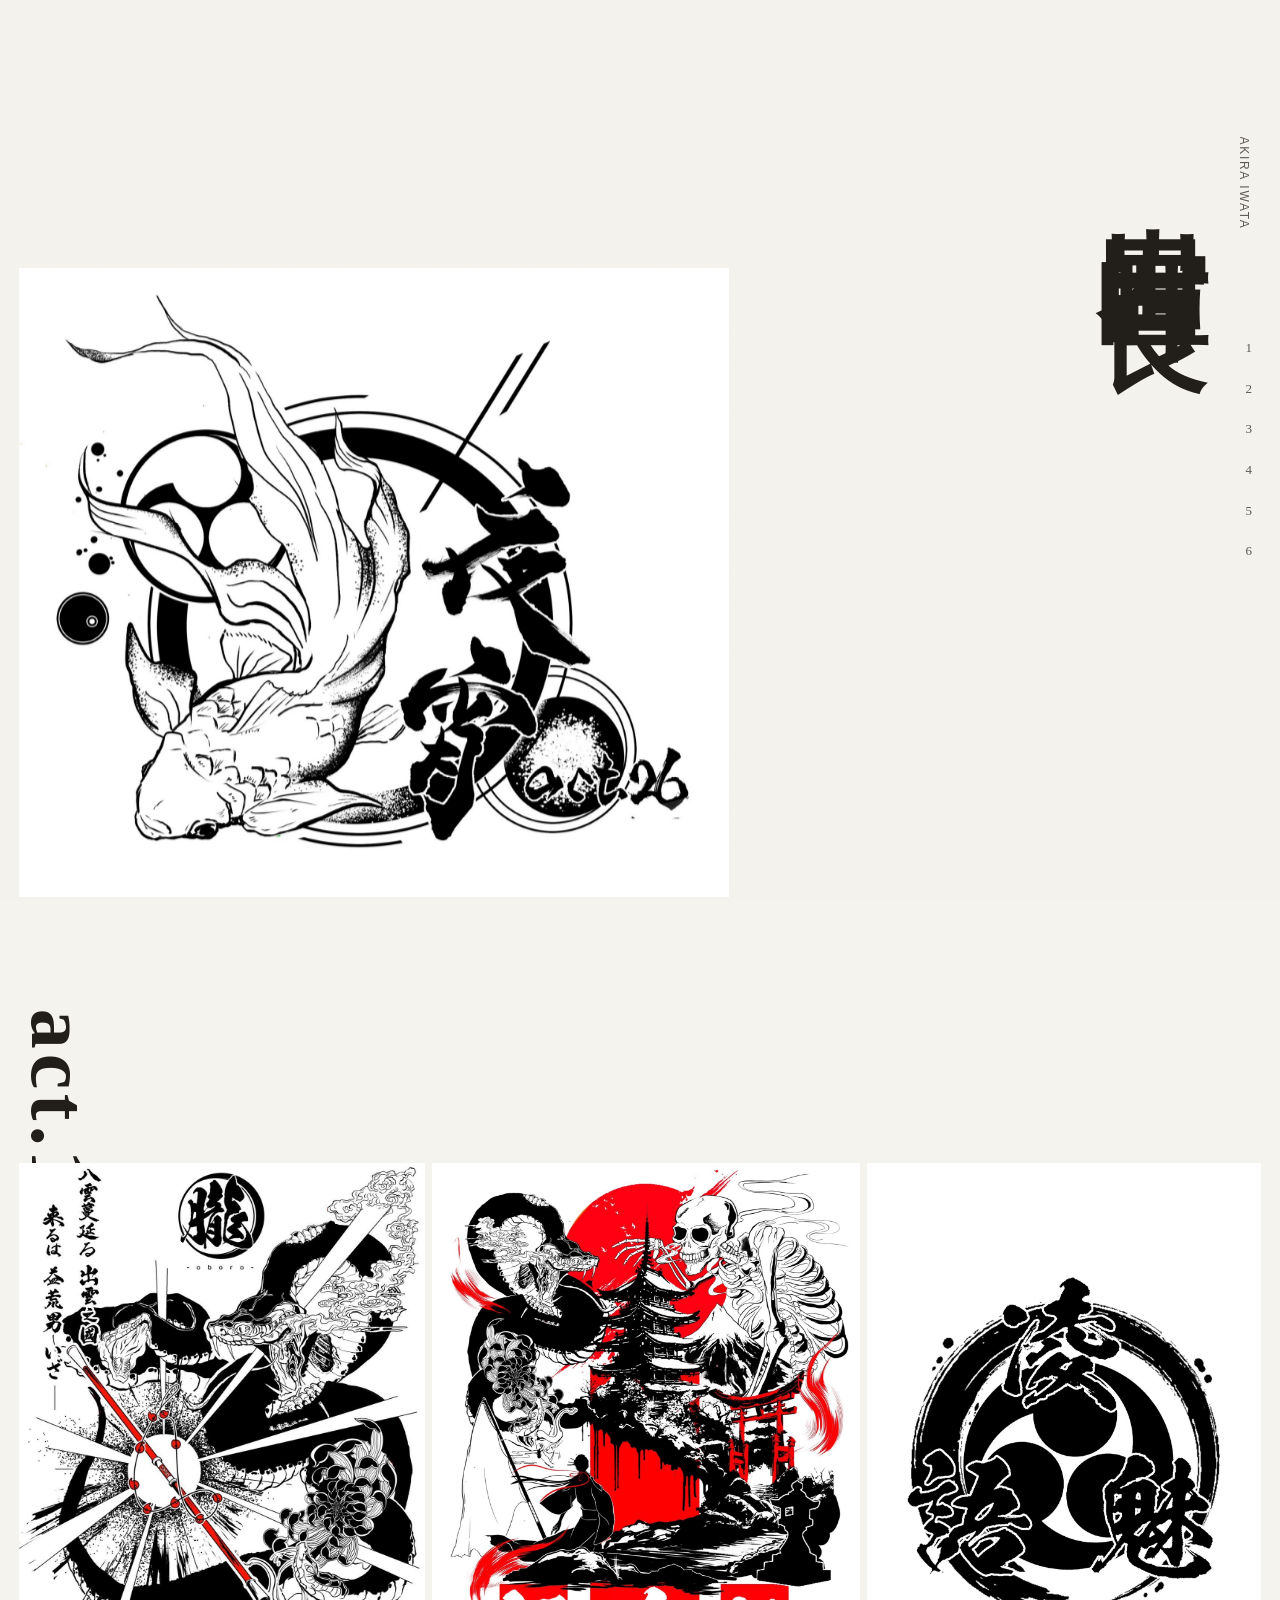
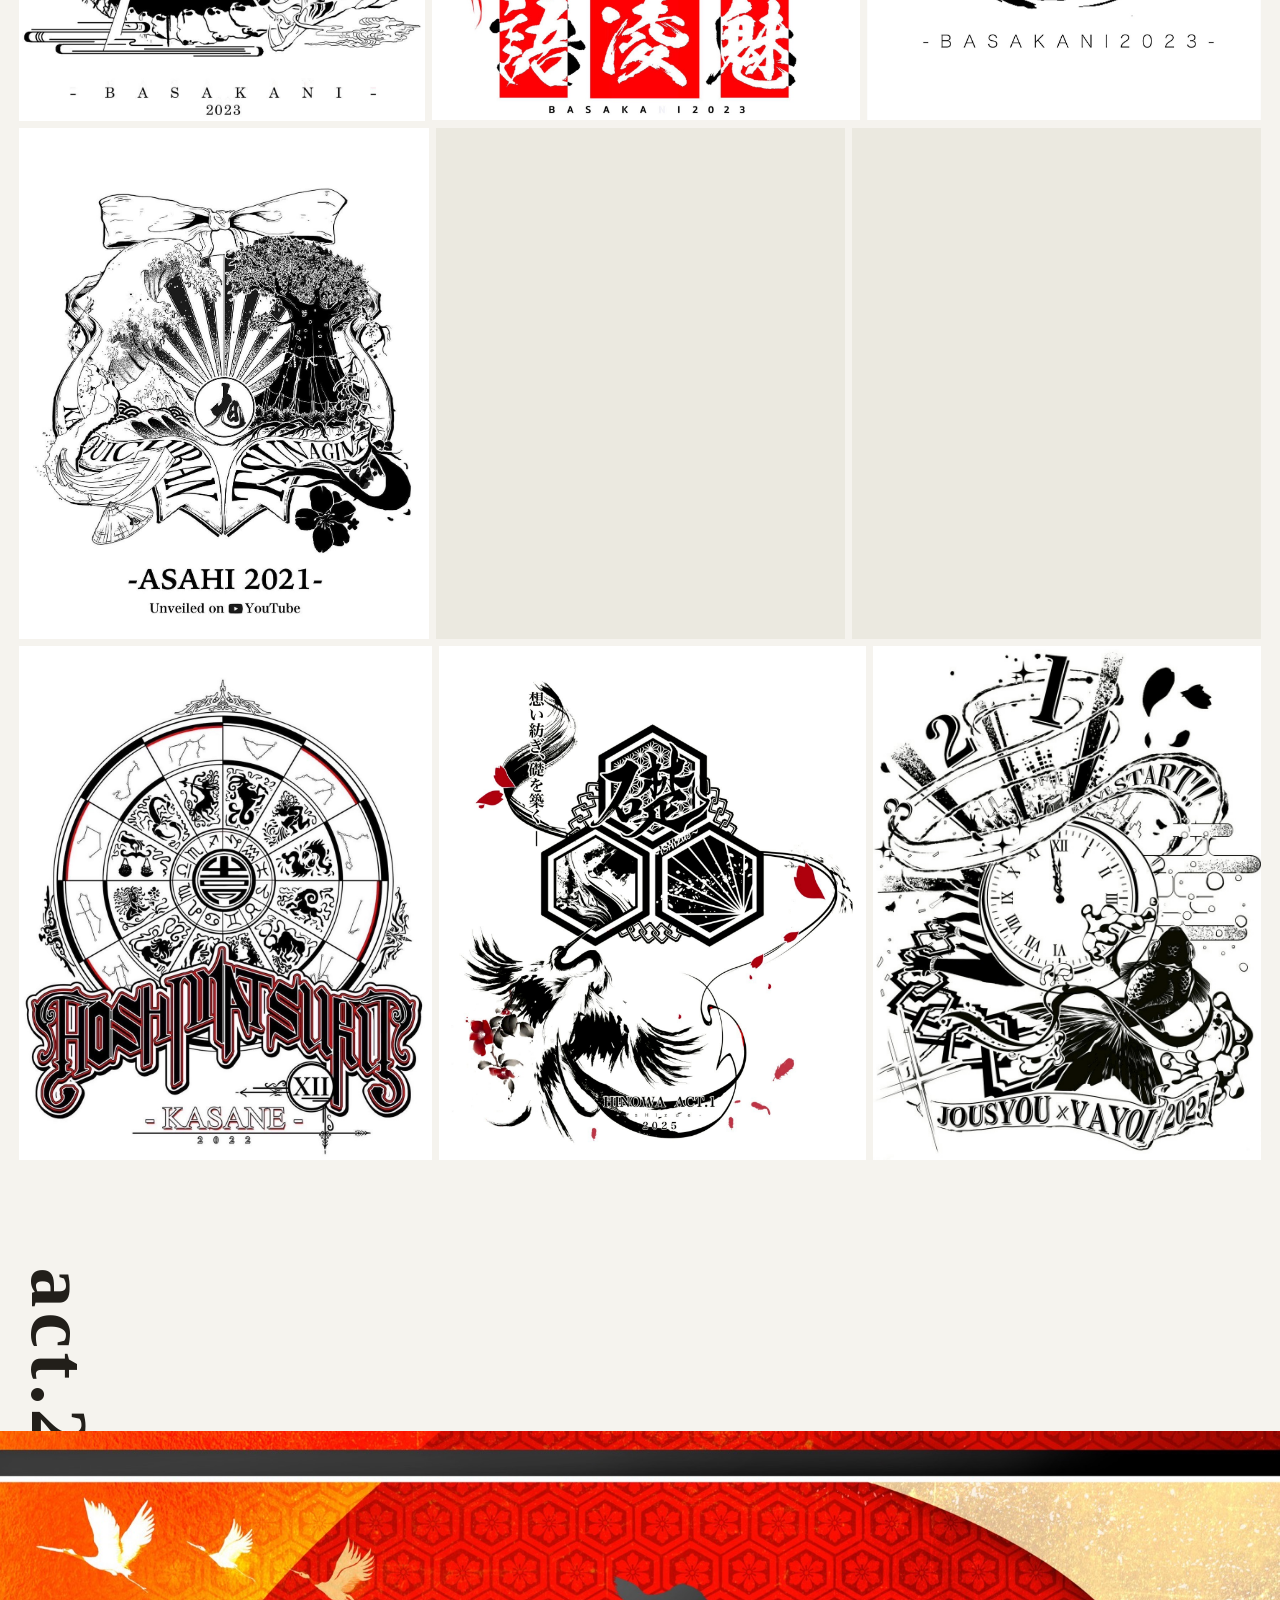
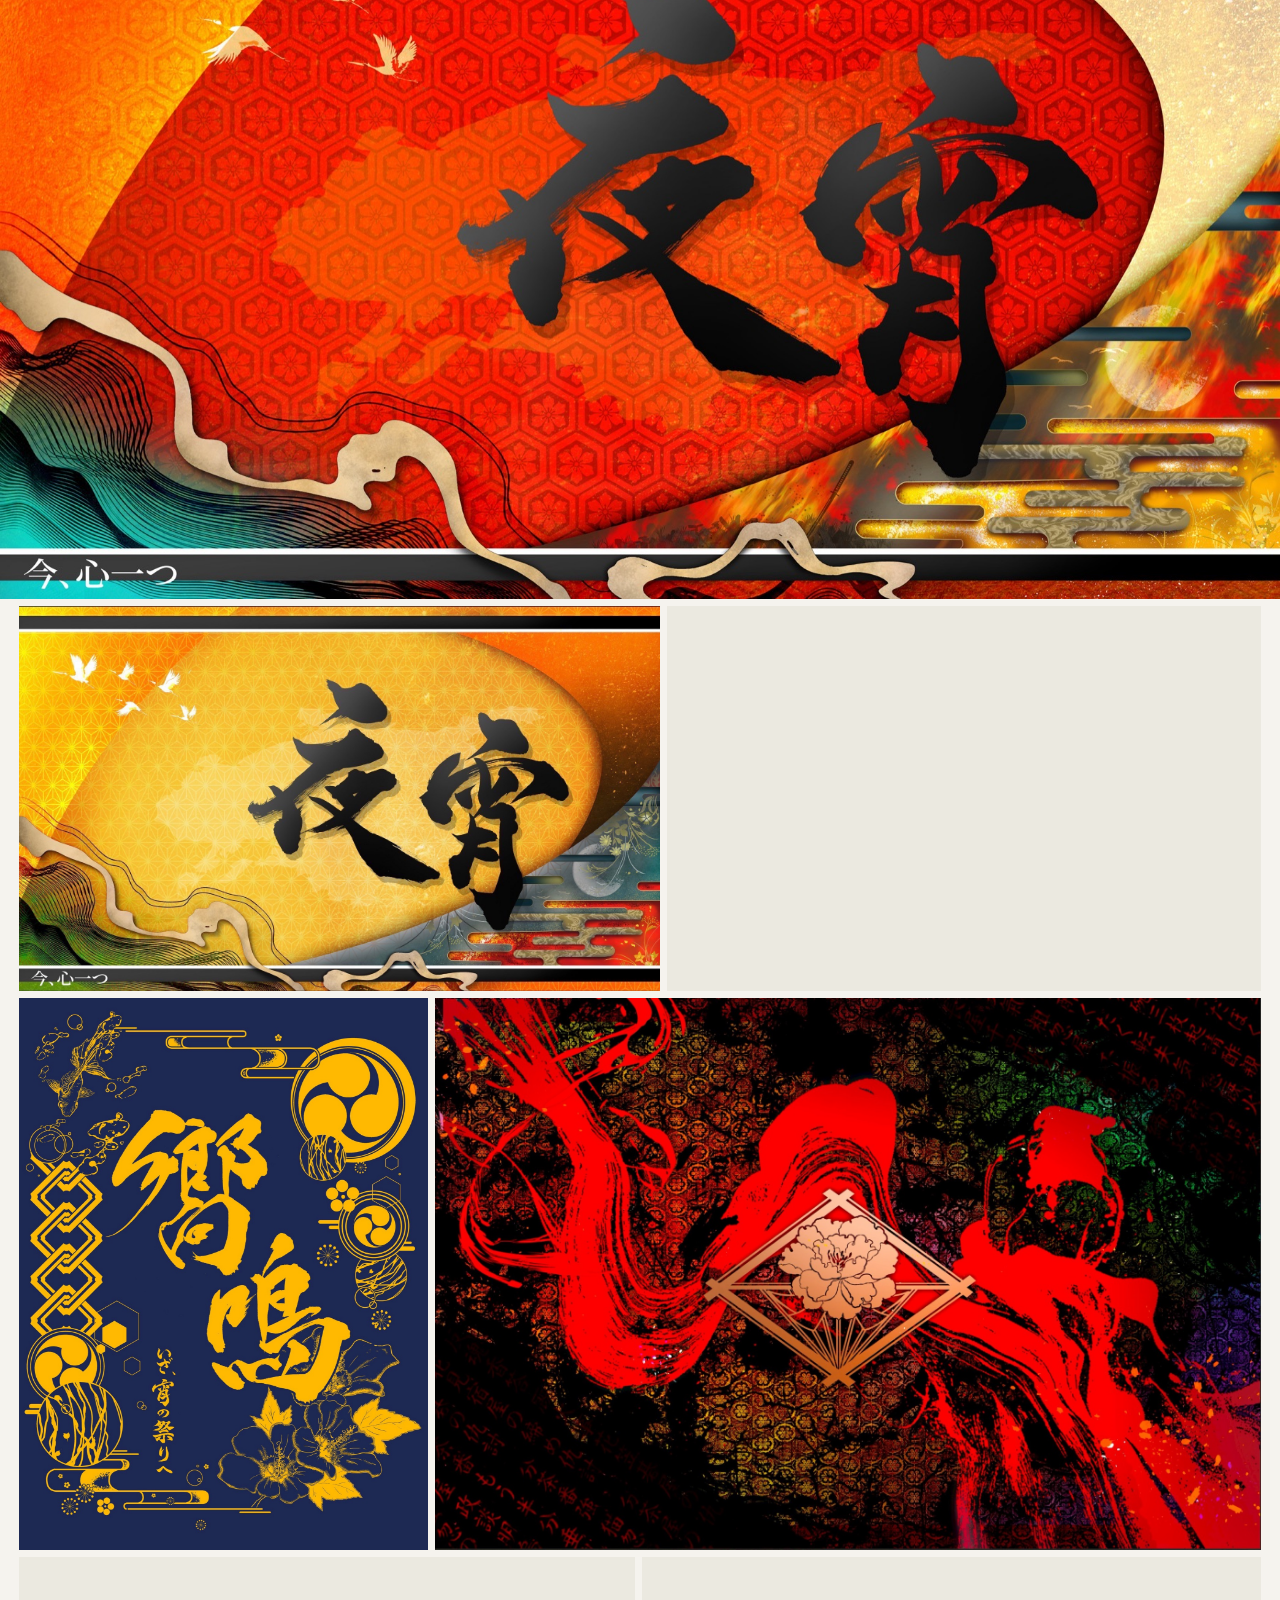
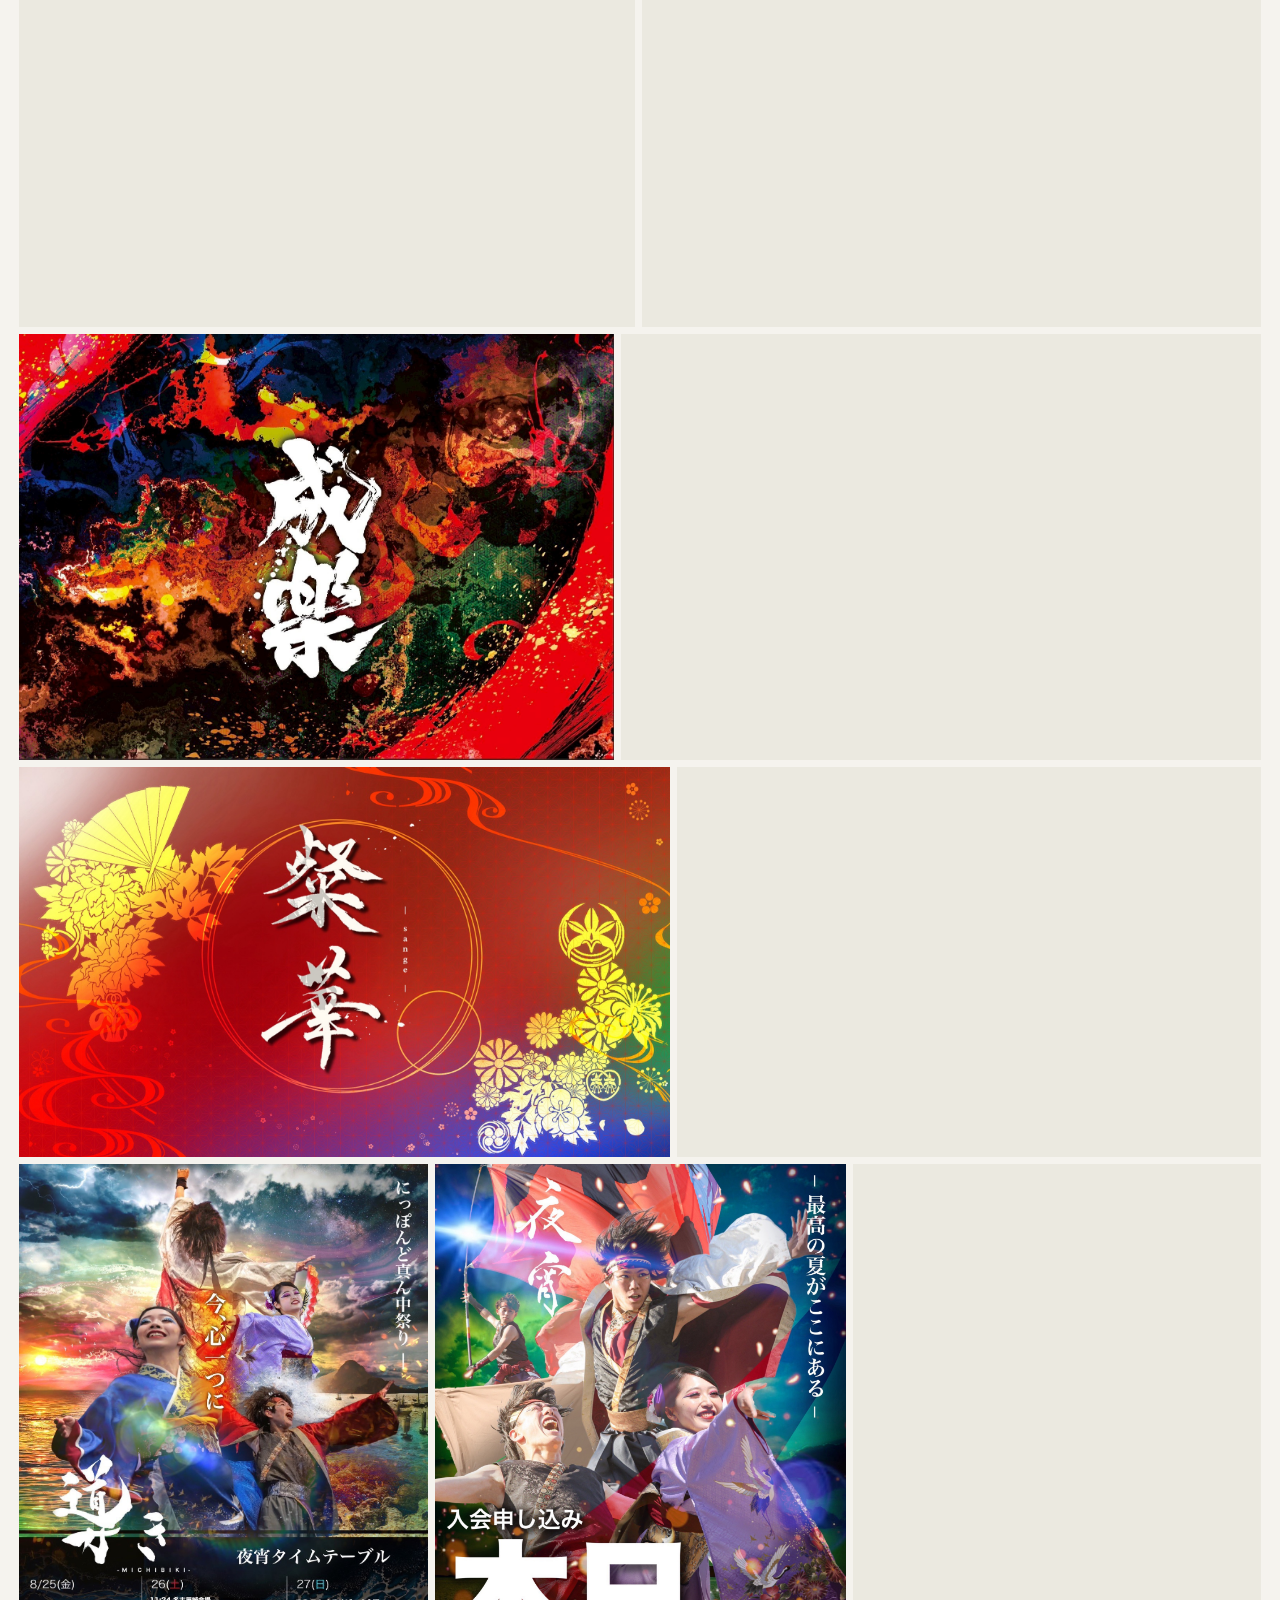
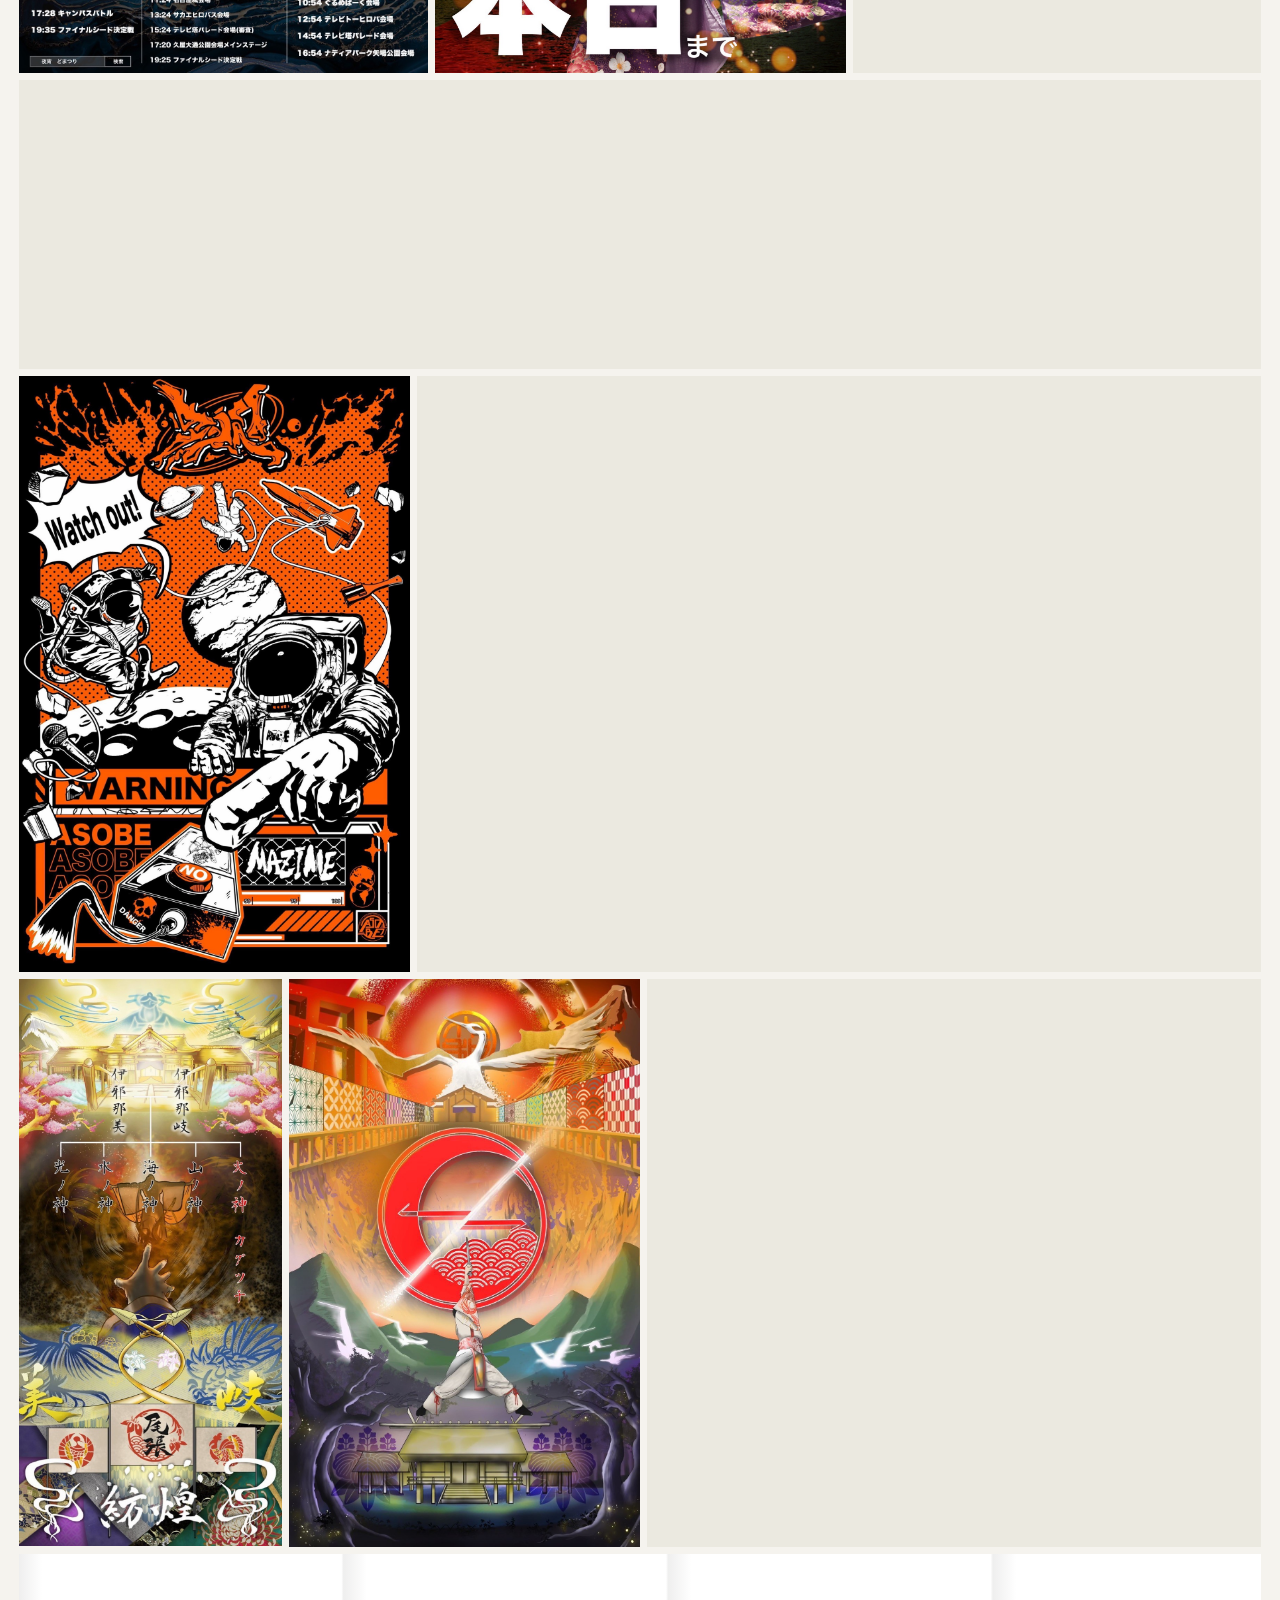
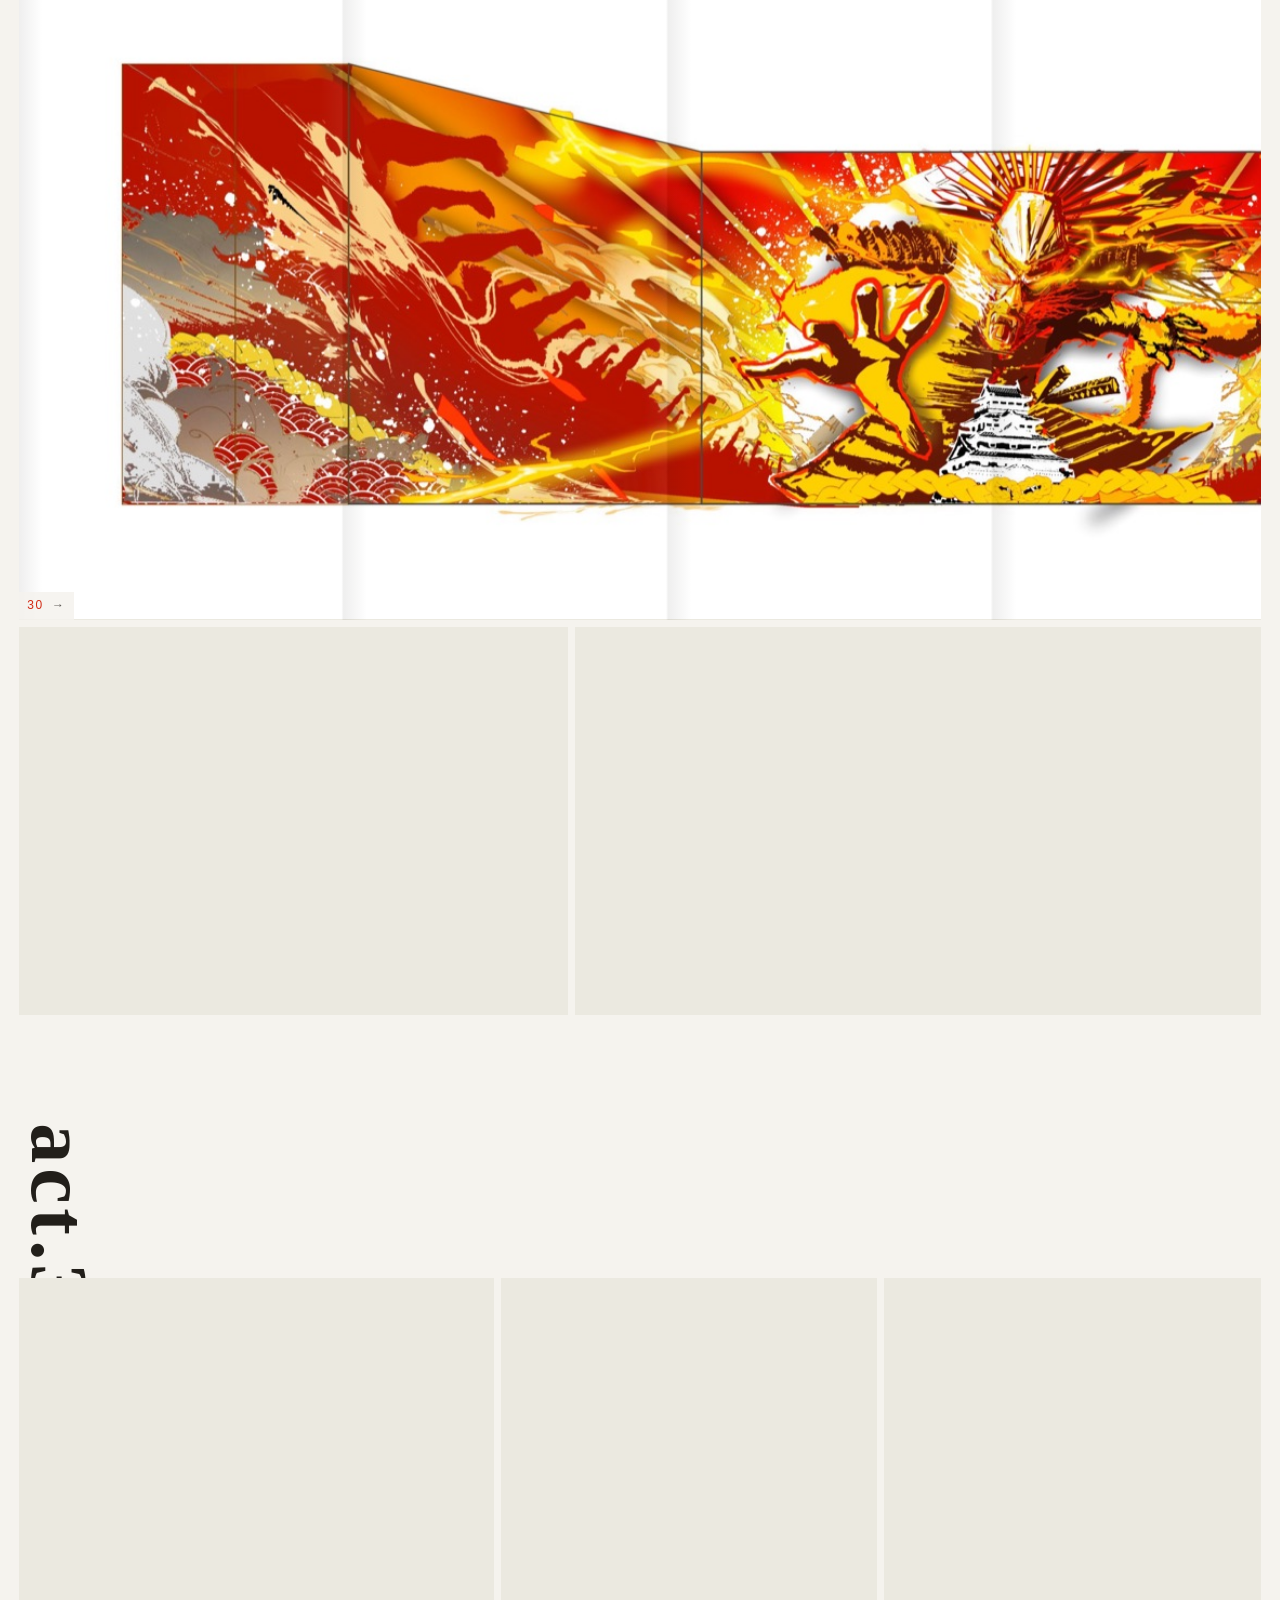
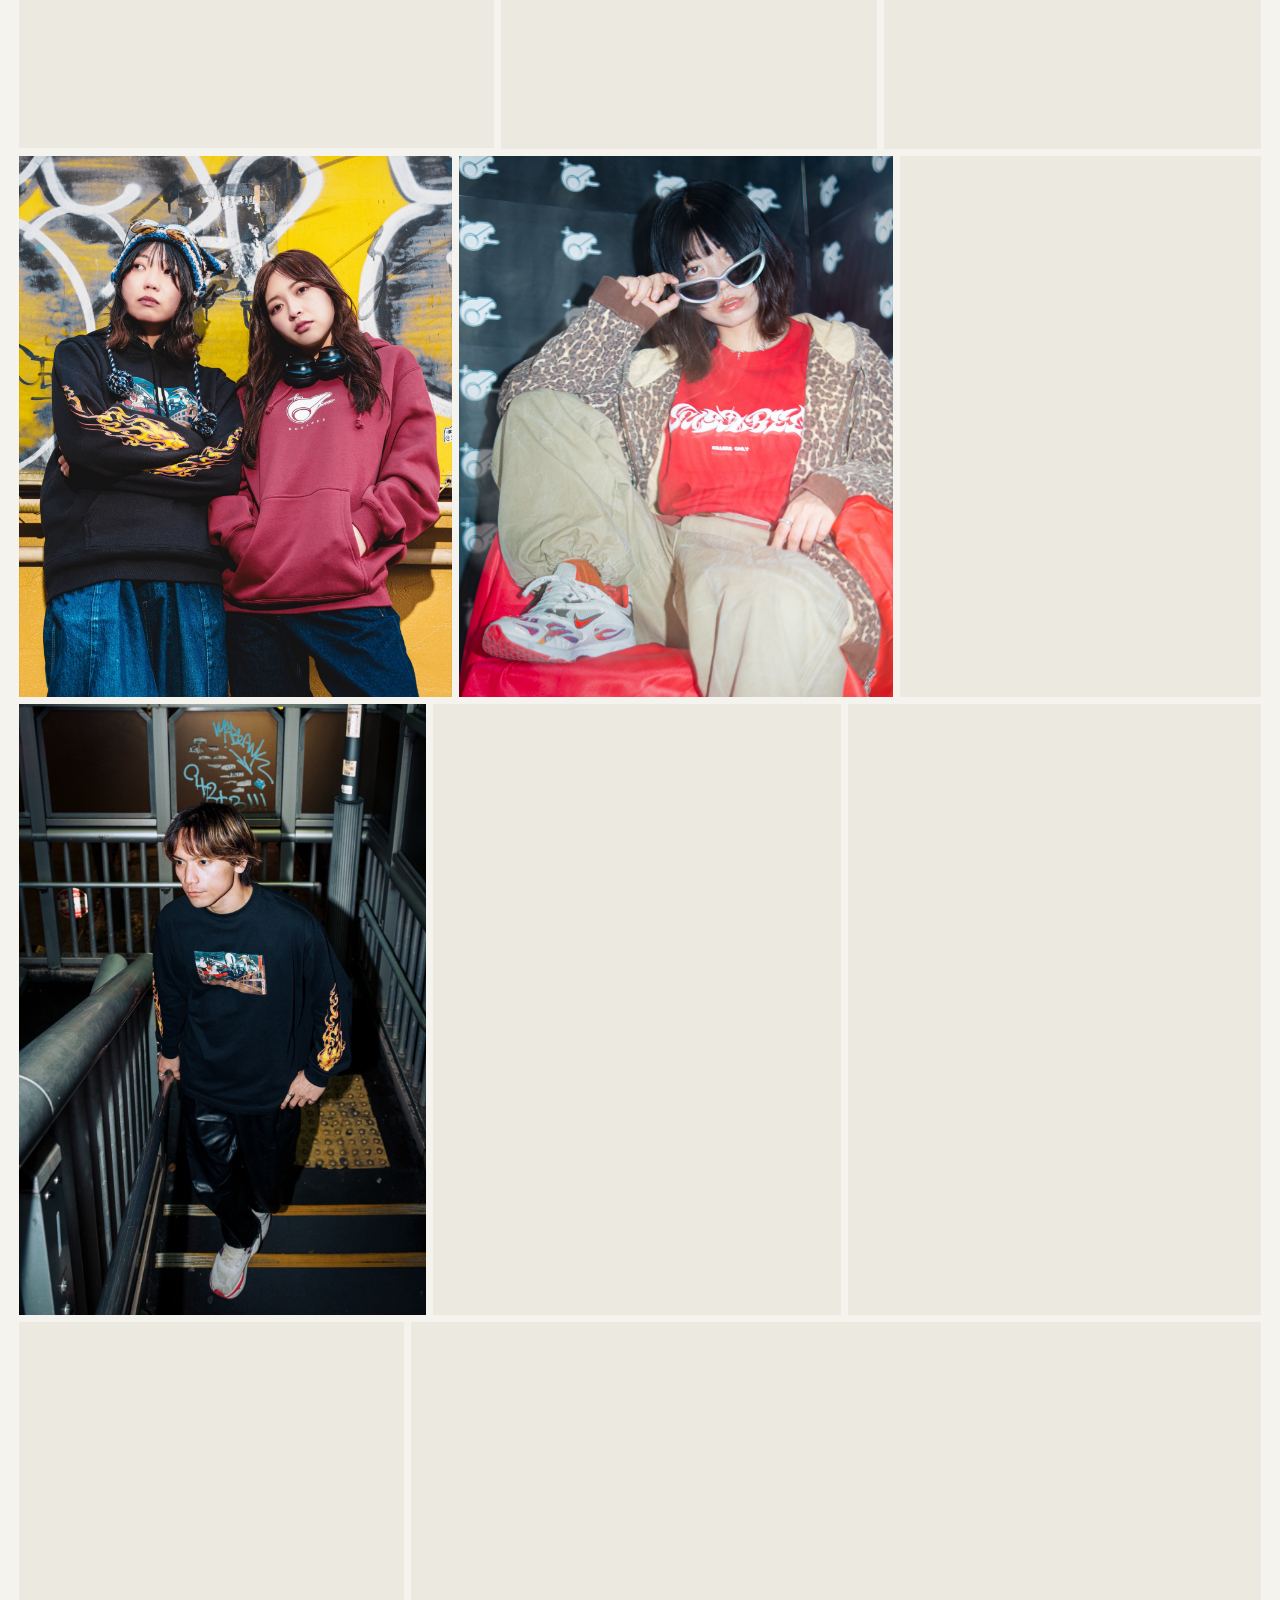
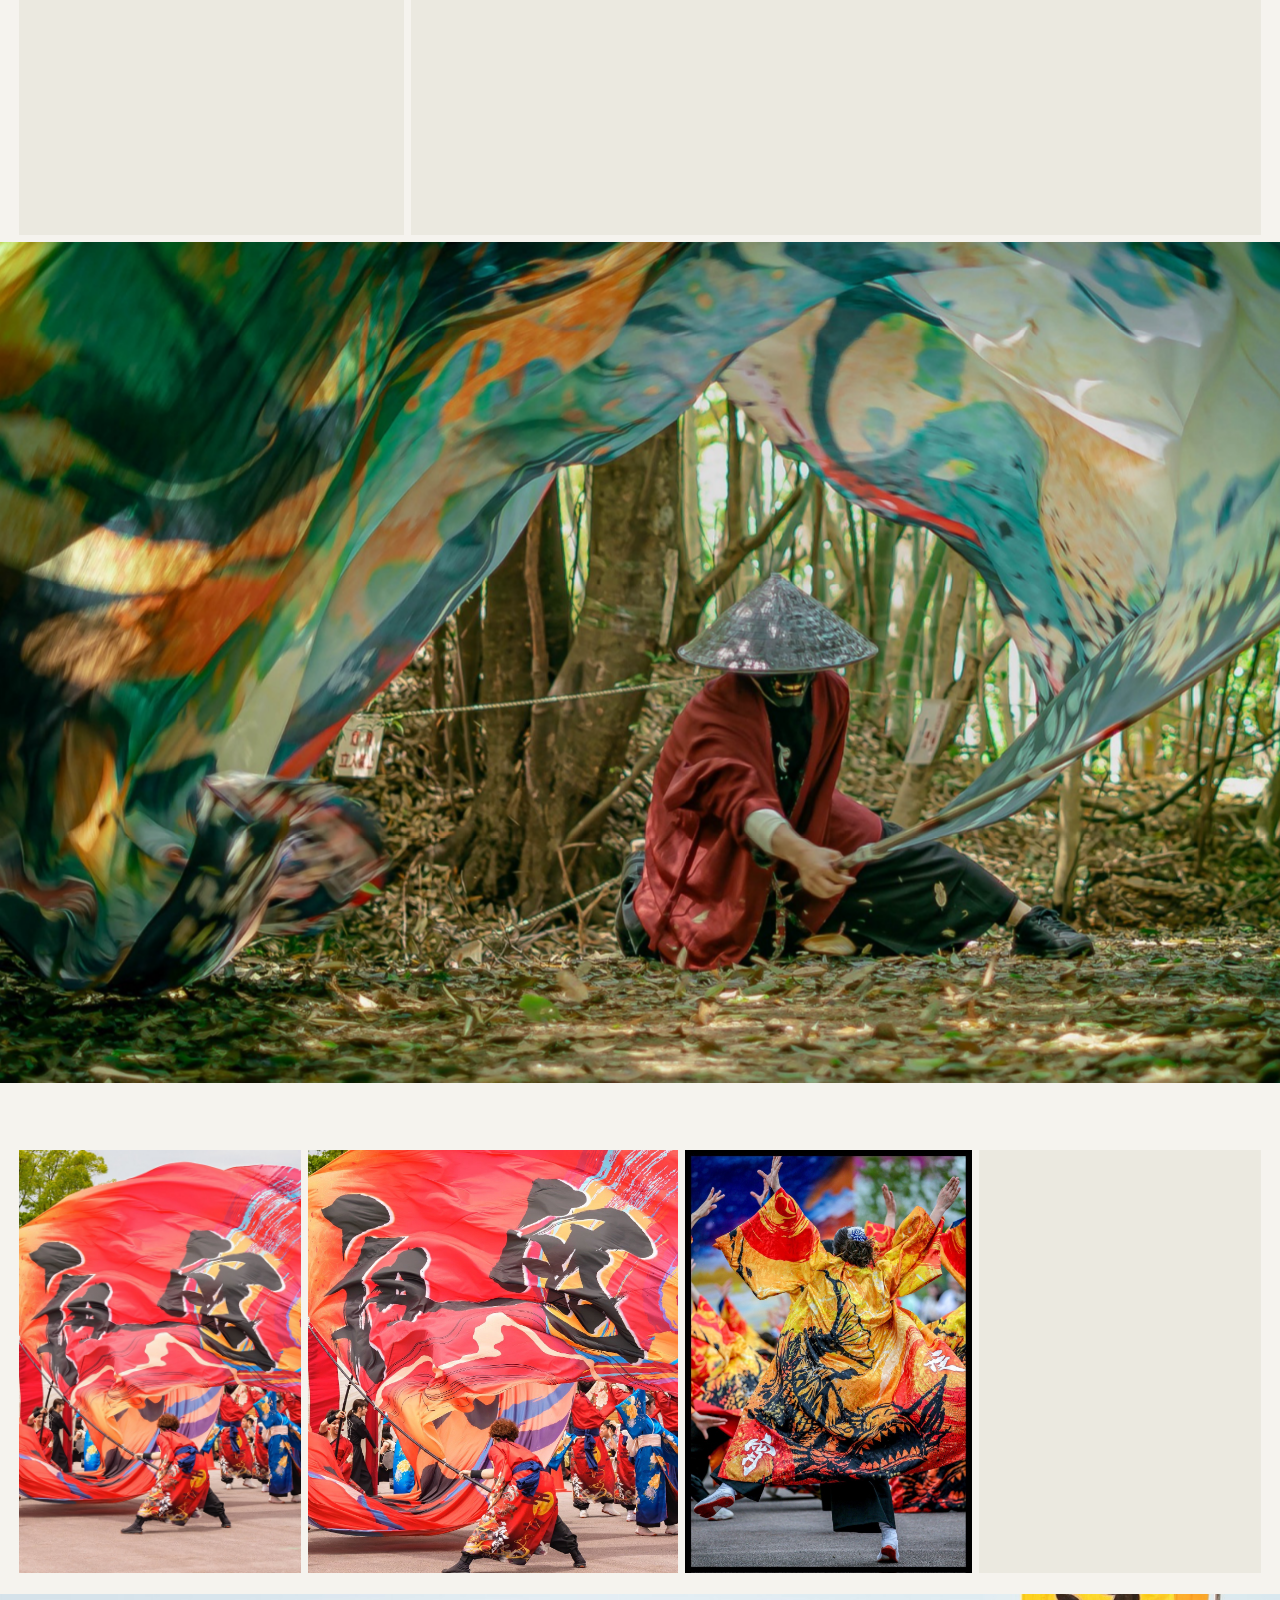
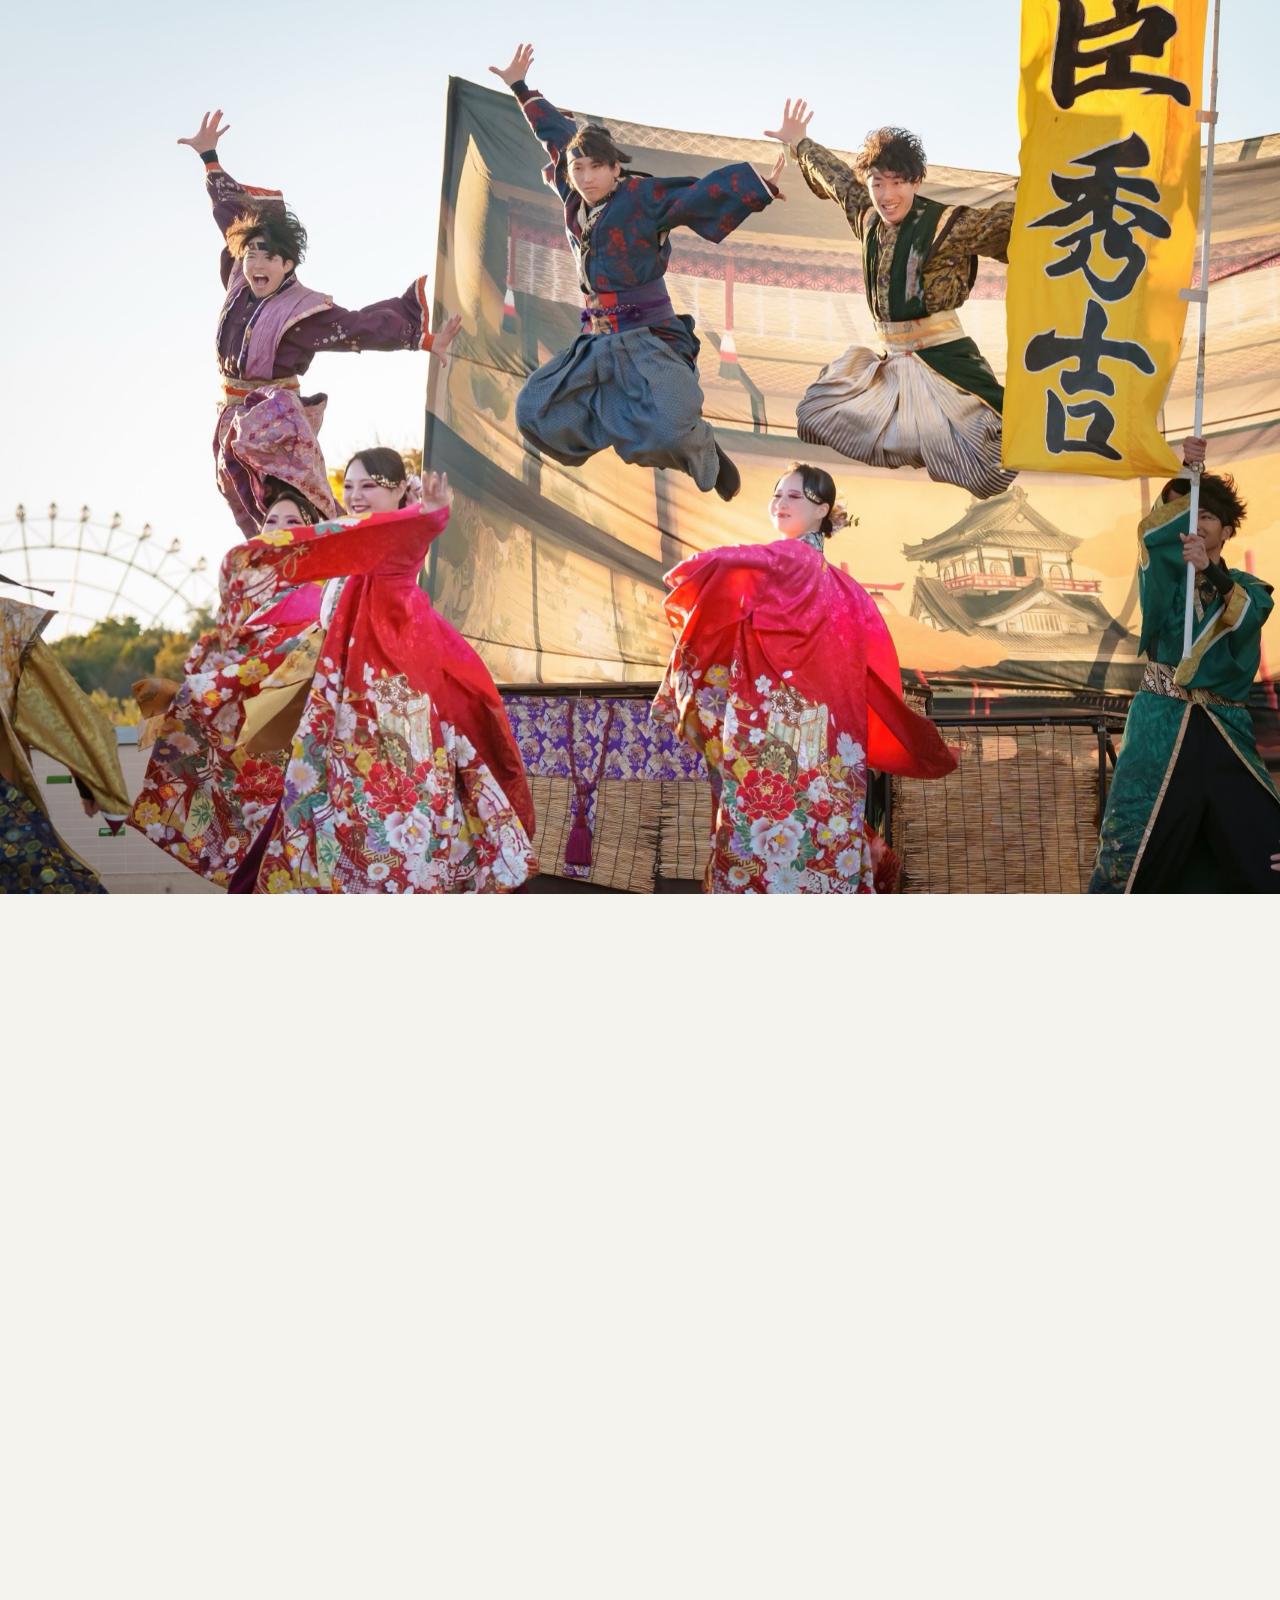
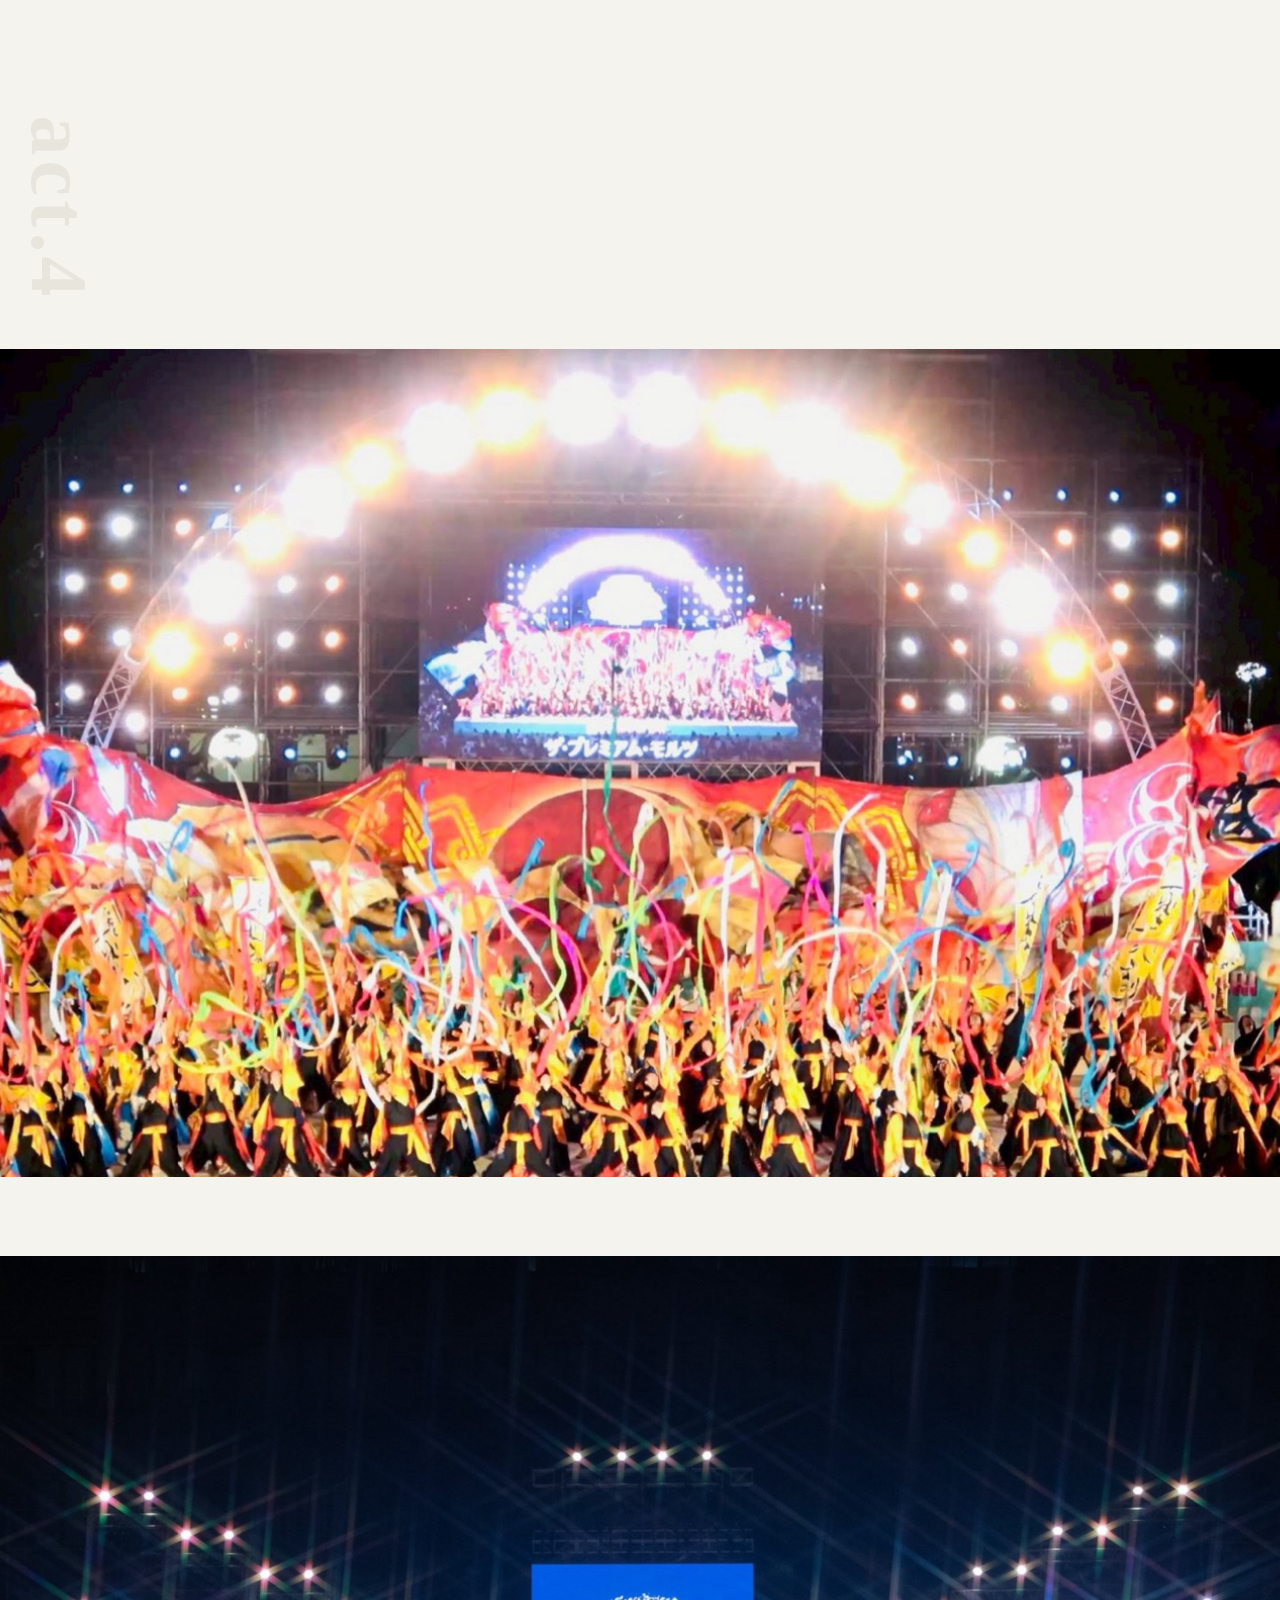
==== index.html @ 6b862655 "岩田暉良ポートフォリオサイト初版 Co-Authored-By: Claude Fable 5 <noreply@anthropic.com>" ====
<!DOCTYPE html>
<html lang="ja" data-act="paper">
<head>
<meta charset="UTF-8">
<meta name="viewport" content="width=device-width, initial-scale=1">
<title>岩田暉良 作品集</title>
<meta name="description" content="デザイナー岩田暉良の作品集。">
<link rel="icon" href='data:image/svg+xml,<svg xmlns="http://www.w3.org/2000/svg" viewBox="0 0 64 64"><rect width="64" height="64" rx="8" fill="%23b3392b"/></svg>'>
<link rel="stylesheet" href="assets/css/style.css">
</head>
<body>
<!-- マクロ構造: ジャスティファイド・ロウの密な図録。幕の変わり目のみフルブリードが破る。 -->

<div class="bg" aria-hidden="true">
  <div class="bg__paper"></div>
  <div class="bg__night"></div>
</div>

<nav class="nav" aria-label="索引">
  <a href="#act1" aria-label="act.1">1</a>
  <a href="#act2" aria-label="act.2">2</a>
  <a href="#act3" aria-label="act.3">3</a>
  <a href="#act4" aria-label="act.4">4</a>
  <a href="#act5" aria-label="act.5">5</a>
  <a href="#act6" aria-label="act.6">6</a>
</nav>

<!-- ═══ 表紙 ═══ -->
<header class="act" data-theme="paper" data-actzone="paper">
  <div class="spine hyoshi">
    <figure class="plate hyoshi__art" data-reveal>
      <button type="button" data-lb="0th-001" data-px="0.12">
        <img src="img/works/0th-001.jpg" alt="墨一色で描かれた金魚のペン画" width="1800" height="1594" fetchpriority="high" decoding="async">
      </button>
    </figure>
    <div class="hyoshi__title-block" data-px="-0.06">
      <p class="hyoshi__sub">AKIRA IWATA</p>
      <h1 class="hyoshi__title">岩田暉良</h1>
    </div>
  </div>
</header>

<main>

<!-- ═══ act.1 ═══ -->
<section class="act" id="act1" data-theme="paper" data-actzone="paper">
  <div class="spine">
    <div class="act__head">
      <h2 class="maku-title" data-maku data-px="-0.04">act.1</h2>
    </div>

    <div class="row">
      <figure class="plate" style="--ar:0.728" data-reveal>
        <button type="button" data-lb="1st-001">
          <img src="img/works/1st-001.jpg" alt="二匹の蛇と菊花、朱の棒が絡む放射状のペン画" width="1092" height="1500" loading="lazy" decoding="async">
        </button>
        <figcaption><span class="fig-no">01</span></figcaption>
      </figure>
      <figure class="plate" style="--ar:0.768" data-reveal>
        <button type="button" data-lb="1st-002">
          <img src="img/works/1st-002.jpg" alt="骸骨と大蛇、五重塔と朱の鳥居が折り重なるペン画" width="1383" height="1800" loading="lazy" decoding="async">
        </button>
        <figcaption><span class="fig-no">02</span></figcaption>
      </figure>
      <figure class="plate" style="--ar:0.707" data-reveal>
        <button type="button" data-lb="1st-003">
          <img src="img/works/1st-003.jpg" alt="筆書きの題字と三つ巴紋を組んだ紋章" width="1273" height="1800" loading="lazy" decoding="async">
        </button>
        <figcaption><span class="fig-no">03</span></figcaption>
      </figure>
    </div>

    <div class="row">
      <figure class="plate" style="--ar:0.800" data-reveal>
        <button type="button" data-lb="1st-004">
          <img src="img/works/1st-004.jpg" alt="波と古木と旭光をリボンで束ねた紋様のペン画" width="1145" height="1431" loading="lazy" decoding="async">
        </button>
        <figcaption><span class="fig-no">04</span></figcaption>
      </figure>
      <figure class="plate" style="--ar:0.800" data-reveal>
        <button type="button" data-lb="1st-005">
          <img src="img/works/1st-005.jpg" alt="大波を越える舟の上で竿を差す人物と朱の日輪" width="1145" height="1431" loading="lazy" decoding="async">
        </button>
        <figcaption><span class="fig-no">05</span></figcaption>
      </figure>
      <figure class="plate" style="--ar:0.799" data-reveal>
        <button type="button" data-lb="1st-006">
          <img src="img/works/1st-006.jpg" alt="スペードの中に蓮と旭光を収めた紋章" width="1144" height="1432" loading="lazy" decoding="async">
        </button>
        <figcaption><span class="fig-no">06</span></figcaption>
      </figure>
    </div>

    <div class="row">
      <figure class="plate" style="--ar:0.803" data-reveal>
        <button type="button" data-lb="1st-007">
          <img src="img/works/1st-007.jpg" alt="十二星座を環に配した星図のペン画" width="1148" height="1430" loading="lazy" decoding="async">
        </button>
        <figcaption><span class="fig-no">07</span></figcaption>
      </figure>
      <figure class="plate" style="--ar:0.831" data-reveal>
        <button type="button" data-lb="1st-008">
          <img src="img/works/1st-008.jpg" alt="鶴と亀甲紋、椿をあしらった墨の構成" width="1378" height="1658" loading="lazy" decoding="async">
        </button>
        <figcaption><span class="fig-no">08</span></figcaption>
      </figure>
      <figure class="plate" style="--ar:0.755" data-reveal>
        <button type="button" data-lb="1st-009">
          <img src="img/works/1st-009.jpg" alt="時計盤と鯉を組み合わせたハーフトーンの画" width="898" height="1190" loading="lazy" decoding="async">
        </button>
        <figcaption><span class="fig-no">09</span></figcaption>
      </figure>
    </div>
  </div>
</section>

<!-- ═══ act.2 ═══ -->
<section class="act" id="act2" data-theme="paper" data-actzone="paper">
  <div class="spine">
    <div class="act__head">
      <h2 class="maku-title" data-maku data-px="-0.04">act.2</h2>
    </div>
  </div>

  <figure class="plate bleed bleed-photo" data-reveal>
    <button type="button" data-lb="2nd-001">
      <img src="img/works/2nd-001.jpg" alt="緋色の地に扇と飛鶴、墨書の題字を配した祭グラフィック" width="1800" height="1080" loading="lazy" decoding="async">
    </button>
    <figcaption><span class="fig-no">10</span></figcaption>
  </figure>

  <div class="spine">
    <div class="row">
      <figure class="plate" style="--ar:1.663" data-reveal>
        <button type="button" data-lb="2nd-002">
          <img src="img/works/2nd-002.jpg" alt="金の楕円に飛鶴と題字を配した一枚" width="1650" height="992" loading="lazy" decoding="async">
        </button>
        <figcaption><span class="fig-no">11</span></figcaption>
      </figure>
      <figure class="plate" style="--ar:1.541" data-reveal>
        <button type="button" data-lb="2nd-003">
          <img src="img/works/2nd-003.jpg" alt="赤地に黒の筆文字。青紫の筆致が交差する" width="1368" height="888" loading="lazy" decoding="async">
        </button>
        <figcaption><span class="fig-no">12</span></figcaption>
      </figure>
    </div>

    <div class="row">
      <figure class="plate" style="--ar:0.741" data-reveal>
        <button type="button" data-lb="2nd-004">
          <img src="img/works/2nd-004.jpg" alt="紺地に金。鯉と巴紋、花をあしらった題字ポスター" width="1334" height="1800" loading="lazy" decoding="async">
        </button>
        <figcaption><span class="fig-no">13</span></figcaption>
      </figure>
      <figure class="plate" style="--ar:1.496" data-reveal>
        <button type="button" data-lb="2nd-005">
          <img src="img/works/2nd-005.jpg" alt="黒地に金の牡丹紋と朱の筆致" width="1800" height="1203" loading="lazy" decoding="async">
        </button>
        <figcaption><span class="fig-no">14</span></figcaption>
      </figure>
    </div>

    <div class="row">
      <figure class="plate" style="--ar:1.665" data-reveal>
        <button type="button" data-lb="2nd-006">
          <img src="img/works/2nd-006.jpg" alt="虹色の飛沫の中の紋章。暖色の書き分け" width="1800" height="1081" loading="lazy" decoding="async">
        </button>
        <figcaption><span class="fig-no">15</span></figcaption>
      </figure>
      <figure class="plate" style="--ar:1.672" data-reveal>
        <button type="button" data-lb="2nd-007">
          <img src="img/works/2nd-007.jpg" alt="同じ紋章の寒色の書き分け" width="1766" height="1056" loading="lazy" decoding="async">
        </button>
        <figcaption><span class="fig-no">16</span></figcaption>
      </figure>
    </div>

    <div class="row">
      <figure class="plate" style="--ar:1.398" data-reveal>
        <button type="button" data-lb="2nd-008">
          <img src="img/works/2nd-008.jpg" alt="マーブル状の混沌の上に白抜きの筆文字" width="1513" height="1082" loading="lazy" decoding="async">
        </button>
        <figcaption><span class="fig-no">17</span></figcaption>
      </figure>
      <figure class="plate" style="--ar:1.502" data-reveal>
        <button type="button" data-lb="2nd-009">
          <img src="img/works/2nd-009.jpg" alt="炎の飛沫と飛鶴を従えた題字" width="1416" height="943" loading="lazy" decoding="async">
        </button>
        <figcaption><span class="fig-no">18</span></figcaption>
      </figure>
    </div>

    <div class="row">
      <figure class="plate" style="--ar:1.667" data-reveal>
        <button type="button" data-lb="2nd-010">
          <img src="img/works/2nd-010.jpg" alt="扇と牡丹、家紋を虹の帯に散らした一枚" width="1800" height="1080" loading="lazy" decoding="async">
        </button>
        <figcaption><span class="fig-no">19</span></figcaption>
      </figure>
      <figure class="plate" style="--ar:1.497" data-reveal>
        <button type="button" data-lb="2nd-011">
          <img src="img/works/2nd-011.jpg" alt="朱の渦の上に白の筆文字" width="1800" height="1202" loading="lazy" decoding="async">
        </button>
        <figcaption><span class="fig-no">20</span></figcaption>
      </figure>
    </div>

    <div class="row">
      <figure class="plate" style="--ar:0.803" data-reveal>
        <button type="button" data-lb="2nd-012">
          <img src="img/works/2nd-012.jpg" alt="虹色の空へ踊り手が舞う演舞会ポスター" width="1147" height="1429" loading="lazy" decoding="async">
        </button>
        <figcaption><span class="fig-no">21</span></figcaption>
      </figure>
      <figure class="plate" style="--ar:0.807" data-reveal>
        <button type="button" data-lb="2nd-013">
          <img src="img/works/2nd-013.jpg" alt="三人の踊り手を金青赤で組んだポスター" width="1452" height="1800" loading="lazy" decoding="async">
        </button>
        <figcaption><span class="fig-no">22</span></figcaption>
      </figure>
      <figure class="plate" style="--ar:0.802" data-reveal>
        <button type="button" data-lb="2nd-014">
          <img src="img/works/2nd-014.jpg" alt="夜桜と城を背にしたポスター" width="1444" height="1800" loading="lazy" decoding="async">
        </button>
        <figcaption><span class="fig-no">23</span></figcaption>
      </figure>
    </div>

    <div class="row">
      <figure class="plate" style="--ar:4.306" data-reveal>
        <button type="button" data-lb="2nd-015">
          <img src="img/works/2nd-015.jpg" alt="提灯の参道と鳥居、花火の夜空が続く横長の画" width="1800" height="418" loading="lazy" decoding="async">
        </button>
        <figcaption><span class="fig-no">24</span></figcaption>
      </figure>
    </div>

    <div class="row">
      <figure class="plate" style="--ar:0.655" data-reveal>
        <button type="button" data-lb="2nd-016">
          <img src="img/works/2nd-016.jpg" alt="ハーフトーンの宇宙飛行士が叫ぶポップアート" width="1179" height="1800" loading="lazy" decoding="async">
        </button>
        <figcaption><span class="fig-no">25</span></figcaption>
      </figure>
      <figure class="plate" style="--ar:1.415" data-reveal>
        <button type="button" data-lb="2nd-019">
          <img src="img/works/2nd-019.jpg" alt="橋の上、鬼面の男と女学生が対峙する夜の図" width="1800" height="1272" loading="lazy" decoding="async">
        </button>
        <figcaption><span class="fig-no">26</span></figcaption>
      </figure>
    </div>

    <div class="row">
      <figure class="plate" style="--ar:0.463" data-reveal>
        <button type="button" data-lb="2nd-017">
          <img src="img/works/2nd-017.jpg" alt="社殿と鶴、系譜を縦に紡いだ掛軸状の一幅" width="834" height="1800" loading="lazy" decoding="async">
        </button>
        <figcaption><span class="fig-no">27</span></figcaption>
      </figure>
      <figure class="plate" style="--ar:0.619" data-reveal>
        <button type="button" data-lb="2nd-018">
          <img src="img/works/2nd-018.jpg" alt="白装束の舞人が刃を掲げる。鶴と鳥居と社" width="1007" height="1627" loading="lazy" decoding="async">
        </button>
        <figcaption><span class="fig-no">28</span></figcaption>
      </figure>
      <figure class="plate" style="--ar:1.082" data-reveal>
        <button type="button" data-lb="2nd-020">
          <img src="img/works/2nd-020.jpg" alt="三角帽の海賊髑髏と舵輪、幟を組んだ紋" width="1800" height="1664" loading="lazy" decoding="async">
        </button>
        <figcaption><span class="fig-no">29</span></figcaption>
      </figure>
    </div>

    <div class="byobu-wrap" data-reveal>
      <div class="byobu" tabindex="0" role="region" aria-label="横にスクロールできます">
        <div class="byobu__inner">
          <img src="img/works/2nd-021.jpg" alt="緋と金の焔の中に武神と城が浮かぶ六曲の折屏風" width="1800" height="615" loading="lazy" decoding="async">
          <div class="byobu__folds" aria-hidden="true"></div>
        </div>
      </div>
      <p class="byobu-hint"><span class="fig-no">30</span><span aria-hidden="true">→</span></p>
    </div>

    <div class="row">
      <figure class="plate" style="--ar:1.414" data-reveal>
        <button type="button" data-lb="2nd-022">
          <img src="img/works/2nd-022.jpg" alt="金地に松と鳥、流水を描いた八面の襖絵" width="1684" height="1191" loading="lazy" decoding="async">
        </button>
        <figcaption><span class="fig-no">31</span></figcaption>
      </figure>
      <figure class="plate" style="--ar:1.768" data-reveal>
        <button type="button" data-lb="2nd-023">
          <img src="img/works/2nd-023.jpg" alt="城と鶴の襖絵を建て込んだ和室" width="1800" height="1018" loading="lazy" decoding="async">
        </button>
        <figcaption><span class="fig-no">32</span></figcaption>
      </figure>
    </div>
  </div>
</section>

<!-- ═══ act.3 ═══ -->
<section class="act" id="act3" data-theme="paper" data-actzone="paper">
  <div class="spine">
    <div class="act__head">
      <h2 class="maku-title" data-maku data-px="-0.04">act.3</h2>
    </div>

    <div class="row">
      <figure class="plate" style="--ar:1.008" data-reveal>
        <button type="button" data-lb="3rd-001">
          <img src="img/works/3rd-001.jpg" alt="双つの猪と呼子笛、水引を組んだ紋" width="1800" height="1785" loading="lazy" decoding="async">
        </button>
        <figcaption><span class="fig-no">33</span></figcaption>
      </figure>
      <figure class="plate" style="--ar:0.800" data-reveal>
        <button type="button" data-lb="3rd-002">
          <img src="img/works/3rd-002.jpg" alt="赤い壁の前、キャップとプリントTシャツのモデル" width="1440" height="1800" loading="lazy" decoding="async">
        </button>
        <figcaption><span class="fig-no">34</span></figcaption>
      </figure>
      <figure class="plate" style="--ar:0.800" data-reveal>
        <button type="button" data-lb="3rd-003">
          <img src="img/works/3rd-003.jpg" alt="鳥居の意匠のバックプリントの後ろ姿" width="1440" height="1800" loading="lazy" decoding="async">
        </button>
        <figcaption><span class="fig-no">35</span></figcaption>
      </figure>
    </div>

    <div class="row">
      <figure class="plate" style="--ar:0.800" data-reveal>
        <button type="button" data-lb="3rd-004">
          <img src="img/works/3rd-004.jpg" alt="グラフィティの壁の前に立つ二人" width="1440" height="1800" loading="lazy" decoding="async">
        </button>
        <figcaption><span class="fig-no">36</span></figcaption>
      </figure>
      <figure class="plate" style="--ar:0.800" data-reveal>
        <button type="button" data-lb="3rd-005">
          <img src="img/works/3rd-005.jpg" alt="レオパードのコートに赤のTシャツを合わせた着席のポートレート" width="1440" height="1800" loading="lazy" decoding="async">
        </button>
        <figcaption><span class="fig-no">37</span></figcaption>
      </figure>
      <figure class="plate" style="--ar:0.667" data-reveal>
        <button type="button" data-lb="3rd-006">
          <img src="img/works/3rd-006.jpg" alt="夜、波形の壁の前でロングスリーブを着るモデル" width="1200" height="1800" loading="lazy" decoding="async">
        </button>
        <figcaption><span class="fig-no">38</span></figcaption>
      </figure>
    </div>

    <div class="row">
      <figure class="plate" style="--ar:0.667" data-reveal>
        <button type="button" data-lb="3rd-007">
          <img src="img/works/3rd-007.jpg" alt="夜の階段でグラフィティを背にしたカット" width="1200" height="1800" loading="lazy" decoding="async">
        </button>
        <figcaption><span class="fig-no">39</span></figcaption>
      </figure>
      <figure class="plate" style="--ar:0.667" data-reveal>
        <button type="button" data-lb="3rd-008">
          <img src="img/works/3rd-008.jpg" alt="胸プリントと袖グラフィックの寄り" width="1200" height="1800" loading="lazy" decoding="async">
        </button>
        <figcaption><span class="fig-no">40</span></figcaption>
      </figure>
      <figure class="plate" style="--ar:0.677" data-reveal>
        <button type="button" data-lb="3rd-009">
          <img src="img/works/3rd-009.jpg" alt="ネオンの光の中、手すりに腰かけたモデル" width="1218" height="1800" loading="lazy" decoding="async">
        </button>
        <figcaption><span class="fig-no">41</span></figcaption>
      </figure>
    </div>

    <div class="row">
      <figure class="plate" style="--ar:0.751" data-reveal>
        <button type="button" data-lb="3rd-010">
          <img src="img/works/3rd-010.jpg" alt="街の光をぼかした夜景に立つポートレート" width="1351" height="1800" loading="lazy" decoding="async">
        </button>
        <figcaption><span class="fig-no">42</span></figcaption>
      </figure>
      <figure class="plate" style="--ar:1.656" data-reveal>
        <button type="button" data-lb="3rd-011">
          <img src="img/works/3rd-011.jpg" alt="青緑と橙のマーブリングに花の縁取りの旗原画" width="1800" height="1087" loading="lazy" decoding="async">
        </button>
        <figcaption><span class="fig-no">43</span></figcaption>
      </figure>
    </div>
  </div>

  <figure class="plate bleed bleed-photo bleed-photo--cover" data-reveal>
    <button type="button" data-lb="3rd-012">
      <img src="img/works/3rd-012.jpg" alt="森の中、笠を被った旗手の頭上で巨大な旗が渦を巻く" width="1800" height="1297" loading="lazy" decoding="async">
    </button>
    <figcaption><span class="fig-no">44</span></figcaption>
  </figure>

  <div class="spine">
    <div class="row">
      <figure class="plate" style="--ar:0.667" data-reveal>
        <button type="button" data-lb="3rd-013">
          <img src="img/works/3rd-013.jpg" alt="翻る赤旗の下で身を沈める踊り手" width="1200" height="1800" loading="lazy" decoding="async">
        </button>
        <figcaption><span class="fig-no">45</span></figcaption>
      </figure>
      <figure class="plate" style="--ar:0.874" data-reveal>
        <button type="button" data-lb="3rd-014">
          <img src="img/works/3rd-014.jpg" alt="筆文字の大旗が踊り手の列の上を薙ぐ" width="1366" height="1563" loading="lazy" decoding="async">
        </button>
        <figcaption><span class="fig-no">46</span></figcaption>
      </figure>
      <figure class="plate" style="--ar:0.677" data-reveal>
        <button type="button" data-lb="3rd-015">
          <img src="img/works/3rd-015.jpg" alt="龍のプリント衣装が回転で円を描く" width="1052" height="1554" loading="lazy" decoding="async">
        </button>
        <figcaption><span class="fig-no">47</span></figcaption>
      </figure>
      <figure class="plate" style="--ar:0.667" data-reveal>
        <button type="button" data-lb="3rd-016">
          <img src="img/works/3rd-016.jpg" alt="橙の龍法被を纏う踊り手たちの接写" width="1200" height="1800" loading="lazy" decoding="async">
        </button>
        <figcaption><span class="fig-no">48</span></figcaption>
      </figure>
    </div>
  </div>
</section>

<!-- ═══ 幕間（暗転） ═══ -->
<section class="kure" id="kure" aria-label="幕間">
  <div class="kure__zone kure__zone--paper" data-actzone="paper" aria-hidden="true"></div>
  <div class="kure__zone kure__zone--night" data-actzone="night" aria-hidden="true"></div>
  <div class="kure__s kure__s--1" aria-hidden="true"></div>
  <div class="kure__s kure__s--2" aria-hidden="true"></div>
  <div class="kure__stage">
    <img src="img/works/4th-001.jpg" alt="夕陽の逆光の中、三人の踊り手が宙に跳ぶ" width="1800" height="1200" loading="lazy" decoding="async">
    <div class="kure__veil" aria-hidden="true"></div>
  </div>
</section>

<!-- ═══ act.4 ═══ -->
<section class="act" id="act4" data-theme="night" data-actzone="night">
  <div class="spine">
    <div class="act__head">
      <h2 class="maku-title" data-maku data-px="-0.04">act.4</h2>
    </div>
  </div>

  <figure class="plate bleed bleed-photo bleed-photo--cover" data-reveal>
    <button type="button" data-lb="4th-002">
      <img src="img/works/4th-002.jpg" alt="紙吹雪と旗が舞う夜の大舞台" width="1800" height="997" loading="lazy" decoding="async">
    </button>
    <figcaption><span class="fig-no">49</span></figcaption>
  </figure>

  <figure class="plate bleed bleed-photo bleed-photo--cover" data-reveal>
    <button type="button" data-lb="4th-003">
      <img src="img/works/4th-003.jpg" alt="レーザーの走るメインステージを紅の衣装が埋める" width="1800" height="1201" loading="lazy" decoding="async">
    </button>
    <figcaption><span class="fig-no">50</span></figcaption>
  </figure>

  <div class="spine">
    <div class="row">
      <figure class="plate" style="--ar:1.500" data-reveal>
        <button type="button" data-lb="4th-004">
          <img src="img/works/4th-004.jpg" alt="緑の題字幕の前で三人が舞う" width="1280" height="853" loading="lazy" decoding="async">
        </button>
        <figcaption><span class="fig-no">51</span></figcaption>
      </figure>
      <figure class="plate" style="--ar:1.333" data-reveal>
        <button type="button" data-lb="4th-005">
          <img src="img/works/4th-005.jpg" alt="紅の衣装の一団が旗とともに舞台を渡る" width="1800" height="1350" loading="lazy" decoding="async">
        </button>
        <figcaption><span class="fig-no">52</span></figcaption>
      </figure>
      <figure class="plate" style="--ar:1.778" data-reveal>
        <button type="button" data-lb="4th-006">
          <img src="img/works/4th-006.jpg" alt="声を上げる男衆の隊列と舞台幕" width="1280" height="720" loading="lazy" decoding="async">
        </button>
        <figcaption><span class="fig-no">53</span></figcaption>
      </figure>
    </div>
  </div>
</section>

<!-- ═══ act.5 ═══ -->
<section class="act shirusu" id="act5" data-theme="paper" data-actzone="paper">
  <div class="spine">
    <div class="act__head">
      <h2 class="maku-title" data-maku data-px="-0.04">act.5</h2>
    </div>
    <div class="shirusu__grid">
      <figure class="plate shirusu__photo" data-reveal>
        <button type="button" data-lb="5th-001">
          <img src="img/works/5th-001.jpg" alt="法被姿でマイクを握り笑う岩田暉良のモノクロ写真" width="1800" height="1200" loading="lazy" decoding="async">
        </button>
      </figure>
      <div data-reveal>
        <h3>岩田 暉良 <small>AKIRA IWATA</small></h3>
        <h3>学歴</h3>
        <ul>
          <li><b>2015</b><span>岡山学芸館高等学校</span></li>
          <li><b>2017</b><span>中国デザイン専門学校 ビジュアルデザイン科 イラストレーションコース</span></li>
        </ul>
        <h3>スキル</h3>
        <ul>
          <li><span>グラフィックデザイン</span></li>
          <li><span>イラストレーション</span></li>
          <li><span>写真撮影・レタッチ</span></li>
          <li><span>モーショングラフィックス</span></li>
          <li><span>CG</span></li>
          <li><span>動画編集</span></li>
          <li><span>ジオラマ</span></li>
        </ul>
        <!-- CONTACT: 掲載情報が確定したらここに -->
      </div>
    </div>
  </div>
</section>

<!-- ═══ act.6 ═══ -->
<section class="act kura" id="act6" data-theme="paper" data-actzone="paper">
  <div class="spine">
    <div class="act__head">
      <h2 class="maku-title" data-maku data-px="-0.04">act.6</h2>
    </div>
    <noscript><p>一覧の表示にはJavaScriptを使用します。画像は img/works/ フォルダから直接ご覧いただけます。</p></noscript>
    <div class="kura__grid" id="kura-grid"></div>
  </div>
</section>

</main>

<!-- ═══ 奥付 ═══ -->
<footer class="okuzuke" data-theme="paper" data-actzone="paper">
  <div class="spine">
    <p>© 岩田暉良 / AKIRA IWATA</p>
  </div>
</footer>

<!-- ライトボックス -->
<dialog class="lb" aria-label="作品ビューア">
  <div class="lb__stage">
    <img class="lb__img" alt="">
    <p class="lb__caption"></p>
    <button type="button" class="lb__close" aria-label="閉じる">✕</button>
    <button type="button" class="lb__prev" aria-label="前へ">←</button>
    <button type="button" class="lb__next" aria-label="次へ">→</button>
  </div>
</dialog>

<script defer src="assets/js/data.js"></script>
<script defer src="assets/js/main.js"></script>
</body>
</html>
---- assets/css/style.css ----
@charset "UTF-8";
/* ============================================================
   岩田暉良 作品集
   マクロ構造: ジャスティファイド・ロウ（行充填）の密な図録。
   幕の変わり目のみフルブリードが破る。二幕（紙→夜→紙）。
   規律: 色・字体は全てトークン経由 / アニメは transform・opacity のみ
   critique: Philosophy 5 / Hierarchy 4 / Execution 4 / Specificity 5 / Restraint 4 / Variety 4
   ============================================================ */

/* ---------- tokens ---------- */
:root {
  /* 紙の幕 */
  --washi:       oklch(0.965 0.008 95);
  --washi-shade: oklch(0.932 0.012 95);
  --sumi:        oklch(0.240 0.010 80);
  --sumi-soft:   oklch(0.240 0.010 80 / 0.72);
  --sumi-faint:  oklch(0.240 0.010 80 / 0.16);
  --shu:         oklch(0.560 0.205 31);
  --kin:         oklch(0.760 0.115 88);

  /* 夜の幕 */
  --night-bg:    oklch(0.145 0.015 285);
  --night-shade: oklch(0.195 0.015 285);
  --night-ink:   oklch(0.920 0.012 95);
  --night-soft:  oklch(0.920 0.012 95 / 0.68);
  --night-faint: oklch(0.920 0.012 95 / 0.18);
  --shu-bright:  oklch(0.635 0.215 33);

  /* 字体（システムのみ・ネットワークゼロ） */
  --font-display: "Hiragino Mincho ProN", "Hiragino Mincho Pro", "YuMincho", "Yu Mincho", "Noto Serif JP", serif;
  --font-ui: "Hiragino Kaku Gothic ProN", "Hiragino Sans", "Yu Gothic", "YuGothic", "Noto Sans JP", sans-serif;

  /* 級数 */
  --fs-display: clamp(3.2rem, 2rem + 6.5vw, 7rem);
  --fs-maku:    clamp(2.6rem, 1.8rem + 4vw, 5.5rem);
  --fs-h2:      clamp(1.35rem, 1.1rem + 1.2vw, 2rem);
  --fs-body:    clamp(1rem, 0.94rem + 0.3vw, 1.125rem);
  --fs-caption: 0.8125rem;
  --fs-fig:     0.75rem;

  --lh-body: 1.9;
  --ls-body: 0.04em;
  --ls-fig:  0.14em;

  /* 余白（密） */
  --gap: clamp(4px, 0.55vw, 9px);
  --s-1: 0.25rem; --s-2: 0.5rem; --s-3: 1rem; --s-4: 1.5rem;
  --s-5: 2.5rem;  --s-6: 4rem;

  --w-spine: 100rem;

  /* モーション */
  --ease-out: cubic-bezier(0.22, 1, 0.36, 1);
  --dur-reveal: 640ms;
  --dur-akaten: 1300ms;
}

/* ---------- base ---------- */
*, *::before, *::after { box-sizing: border-box; }

html {
  overflow-x: clip;
  background: var(--washi);
  scroll-behavior: smooth;
}

body {
  margin: 0;
  font-family: var(--font-ui);
  font-size: var(--fs-body);
  line-height: var(--lh-body);
  letter-spacing: var(--ls-body);
  color: var(--sumi);
  -webkit-font-smoothing: antialiased;
}

img { max-width: 100%; height: auto; display: block; }

h1, h2, h3, p, figure, figcaption { margin: 0; font-style: normal; }

::selection { background: var(--shu); color: var(--washi); }

:focus-visible {
  outline: 2px solid var(--shu);
  outline-offset: 3px;
  transition: none;
}
[data-theme="night"] :focus-visible { outline-color: var(--kin); }

/* ---------- 固定二層背景（暗転の機構） ---------- */
.bg { position: fixed; inset: 0; z-index: -1; pointer-events: none; }
.bg__paper, .bg__night { position: absolute; inset: 0; }
.bg__paper { background: var(--washi); }
.bg__paper::after {
  content: "";
  position: absolute; inset: 0;
  background-image: url('data:image/svg+xml;utf8,<svg xmlns="http://www.w3.org/2000/svg" width="240" height="240"><filter id="p"><feTurbulence type="fractalNoise" baseFrequency="0.9" numOctaves="2" stitchTiles="stitch"/><feColorMatrix type="saturate" values="0"/></filter><rect width="240" height="240" filter="url(%23p)" opacity="0.55"/></svg>');
  background-size: 240px 240px;
  opacity: 0.05;
}
.bg__night {
  background: var(--night-bg);
  opacity: 0;
  transition: opacity var(--dur-akaten) var(--ease-out);
  will-change: opacity;
}
html[data-act="night"] .bg__night { opacity: 1; }

/* ---------- スパイン ---------- */
.spine {
  max-width: var(--w-spine);
  margin-inline: auto;
  padding-inline: clamp(0.5rem, 1.5vw, 1.5rem);
}

/* フルブリード */
.bleed {
  width: 100vw;
  margin-inline: calc(50% - 50vw);
}

/* ---------- 章 ---------- */
.act { padding-block: var(--gap); position: relative; }
.act[data-theme="night"] { color: var(--night-ink); }

.act__head {
  display: flex;
  align-items: flex-end;
  padding-block: var(--s-5) var(--s-3);
}
.maku-title {
  writing-mode: vertical-rl;
  text-orientation: mixed; /* 欧文は横倒し */
  font-family: var(--font-display);
  font-weight: 600;
  font-size: var(--fs-maku);
  line-height: 1;
  letter-spacing: 0.06em;
  max-height: 60svh;
  color: currentColor;
  font-feature-settings: "tnum" 1;
}
.maku-title .ch { display: inline-block; }

/* ---------- 行充填ギャラリー（justified rows） ---------- */
.row {
  display: flex;
  gap: var(--gap);
  margin-block-end: var(--gap);
}
.row .plate {
  flex: var(--ar) 1 0%;
  min-width: 0;
}
.row .plate img { width: 100%; height: auto; }

/* ---------- 図版 ---------- */
.plate { position: relative; }
.plate img { background: var(--washi-shade); }
[data-theme="night"] .plate img { background: var(--night-shade); }

/* 番号は画像上にホバー/フォーカスで浮く（帯を作らない） */
.plate figcaption {
  position: absolute;
  inset-inline-start: 0;
  inset-block-end: 0;
  padding: 0.15rem 0.5rem;
  background: oklch(0.965 0.008 95 / 0.85);
  opacity: 0;
  transition: opacity 180ms var(--ease-out);
  pointer-events: none;
}
.plate:hover figcaption,
.plate:focus-within figcaption { opacity: 1; }

.fig-no {
  font-family: var(--font-ui);
  font-size: var(--fs-fig);
  letter-spacing: var(--ls-fig);
  color: var(--shu);
  white-space: nowrap;
  font-feature-settings: "tnum" 1;
}
[data-theme="night"] .fig-no { color: var(--shu-bright); }

.plate button {
  all: unset;
  display: block;
  width: 100%;
  cursor: zoom-in;
}
.plate button:hover img { opacity: 0.94; }
.plate button:active img { opacity: 0.8; }
.plate button:focus-visible { outline: 2px solid var(--shu); outline-offset: -2px; }
[data-theme="night"] .plate button:focus-visible { outline-color: var(--kin); }
/* transformはパララックスが専有するため遷移はopacityのみ */
.plate button img { transition: opacity 200ms var(--ease-out); }

/* ---------- パララックス ---------- */
html.js [data-px] { will-change: transform; }
html.js .bleed-photo--cover button { overflow: clip; display: block; }
html.js .bleed-photo--cover img { will-change: transform; }

/* ---------- 表紙 ---------- */
.hyoshi {
  min-height: 100svh;
  display: grid;
  grid-template-columns: minmax(0, 7fr) minmax(0, 5fr);
  gap: var(--s-4);
  align-items: center;
  padding-block: var(--s-4);
}
.hyoshi__art { align-self: end; }
.hyoshi__title-block {
  justify-self: end;
  display: flex;
  flex-direction: row-reverse;
  gap: var(--s-4);
  align-items: flex-start;
  height: min(72svh, 40rem);
}
.hyoshi__title {
  writing-mode: vertical-rl;
  font-family: var(--font-display);
  font-weight: 600;
  font-size: var(--fs-display);
  letter-spacing: 0.14em;
  line-height: 1;
}
.hyoshi__sub {
  writing-mode: vertical-rl;
  font-size: var(--fs-fig);
  letter-spacing: var(--ls-fig);
  color: var(--sumi-soft);
  padding-block-start: 0.4rem;
}

/* ---------- フルブリード図版 ---------- */
.bleed-photo { margin-block: var(--gap); position: relative; }
.bleed-photo img { width: 100%; }
.bleed-photo--cover img { height: 100svh; object-fit: cover; }
.bleed-photo--cover figcaption {
  background: none;
}
.bleed-photo--cover .fig-no { color: var(--shu-bright); }

/* ---------- 屏風 ---------- */
.byobu {
  overflow-x: auto;
  overscroll-behavior-x: contain;
  block-size: clamp(320px, 74vh, 780px);
  background: var(--washi-shade);
}
.byobu__inner {
  position: relative;
  block-size: 100%;
  aspect-ratio: 3501 / 1197;
}
.byobu__inner img {
  position: absolute;
  inset: 0;
  width: 100%;
  height: 100%;
  object-fit: contain;
}
.byobu__folds {
  position: absolute;
  inset: 0;
  pointer-events: none;
  background: repeating-linear-gradient(
    90deg,
    oklch(0.2 0.01 80 / 0.07) 0,
    transparent 1.2%,
    transparent 15.4%,
    oklch(1 0 0 / 0.05) 16.55%,
    oklch(0.2 0.01 80 / 0.07) 16.6667%
  );
}
.byobu-wrap { position: relative; margin-block-end: var(--gap); }
.byobu-hint {
  position: absolute;
  inset-inline-start: 0;
  inset-block-end: 0;
  padding: 0.15rem 0.5rem;
  background: oklch(0.965 0.008 95 / 0.85);
  font-size: var(--fs-fig);
  letter-spacing: var(--ls-fig);
  color: var(--sumi-soft);
  display: flex;
  gap: var(--s-2);
}

/* ---------- 幕間（暗転ステージ） ---------- */
.kure {
  block-size: 180svh;
  position: relative;
  margin-block: var(--gap);
}
.kure__zone {
  position: absolute;
  inset-inline: 0;
  pointer-events: none;
}
.kure__zone--paper { inset-block-start: 0; block-size: 62%; }
.kure__zone--night { inset-block-start: 62%; block-size: 38%; }
.kure__s { position: absolute; inset-inline: 0; block-size: 1px; pointer-events: none; }
.kure__s--1 { inset-block-start: 36%; }
.kure__s--2 { inset-block-start: 62%; }
.kure__stage {
  position: sticky;
  top: 0;
  block-size: 100svh;
  overflow: clip;
}
.kure__stage img {
  position: absolute;
  inset: 0;
  width: 100%;
  height: 100%;
  object-fit: cover;
  transform: scale(1.06);
  transition: transform 1400ms var(--ease-out);
}
.kure.is-seen .kure__stage img { transform: scale(1); }
.kure__veil {
  position: absolute;
  inset: 0;
  background: var(--night-bg);
  opacity: 0;
  transition: opacity 900ms var(--ease-out);
  will-change: opacity;
}
.kure[data-phase="1"] .kure__veil { opacity: 0.45; }
.kure[data-phase="2"] .kure__veil { opacity: 0.82; }

/* ---------- 記（About） ---------- */
.shirusu__grid {
  display: grid;
  grid-template-columns: minmax(0, 5fr) minmax(0, 7fr);
  gap: var(--s-4);
  align-items: stretch;
  margin-block-end: var(--gap);
}
.shirusu__photo button, .shirusu__photo img { height: 100%; }
.shirusu__photo img {
  object-fit: cover;
  object-position: 0% 50%;
}
.shirusu h3 {
  font-family: var(--font-display);
  font-weight: 600;
  font-size: var(--fs-h2);
  letter-spacing: 0.12em;
  margin-block: var(--s-4) var(--s-2);
}
.shirusu h3:first-of-type { margin-block-start: 0; }
.shirusu h3 small {
  font-family: var(--font-ui);
  font-weight: 400;
  font-size: var(--fs-fig);
  letter-spacing: var(--ls-fig);
  color: var(--sumi-soft);
  margin-inline-start: var(--s-2);
}
.shirusu ul { list-style: none; margin: 0; padding: 0; }
.shirusu li {
  padding-block: var(--s-1);
  border-block-end: 1px solid var(--sumi-faint);
  display: flex;
  gap: var(--s-4);
  align-items: baseline;
}
.shirusu li b {
  font-family: var(--font-ui);
  font-weight: 400;
  font-size: var(--fs-fig);
  letter-spacing: var(--ls-fig);
  color: var(--sumi-soft);
  min-inline-size: 3.5rem;
  font-feature-settings: "tnum" 1;
}

/* ---------- 蔵（収蔵庫） ---------- */
.kura { content-visibility: auto; contain-intrinsic-size: auto 2200px; }
.kura__grid {
  display: grid;
  grid-template-columns: repeat(auto-fill, minmax(min(110px, 100%), 1fr));
  gap: var(--gap);
}
.kura__cell {
  all: unset;
  position: relative;
  aspect-ratio: 1;
  cursor: zoom-in;
  overflow: clip;
}
.kura__cell img {
  width: 100%;
  height: 100%;
  object-fit: cover;
  opacity: 0.88;
  transition: opacity 180ms var(--ease-out);
  background: var(--washi-shade);
}
.kura__cell:hover img { opacity: 1; }
.kura__cell:active img { opacity: 0.75; }
.kura__cell:focus-visible { outline: 2px solid var(--shu); outline-offset: -2px; }
.kura__no {
  position: absolute;
  inset-inline-start: 0;
  inset-block-end: 0;
  font-family: var(--font-ui);
  font-size: 0.625rem;
  letter-spacing: 0.08em;
  padding: 0.1rem 0.35rem;
  background: oklch(0.965 0.008 95 / 0.85);
  color: var(--sumi);
  opacity: 0;
  transition: opacity 180ms var(--ease-out);
  font-feature-settings: "tnum" 1;
}
.kura__cell:hover .kura__no,
.kura__cell:focus-visible .kura__no { opacity: 1; }

/* ---------- 奥付 ---------- */
.okuzuke {
  padding-block: var(--s-5);
  text-align: center;
  font-size: var(--fs-caption);
  letter-spacing: 0.18em;
  color: var(--sumi-soft);
}

/* ---------- 索引ナビ ---------- */
.nav {
  position: fixed;
  right: clamp(0.5rem, 1.5vw, 1.5rem);
  top: 50%;
  transform: translateY(-50%);
  z-index: 10;
  display: flex;
  flex-direction: column;
  gap: var(--s-2);
  text-align: center;
}
.nav a {
  font-family: var(--font-display);
  font-size: 0.8125rem;
  font-feature-settings: "tnum" 1;
  text-decoration: none;
  color: var(--sumi-soft);
  padding: var(--s-1) var(--s-2);
}
.nav a:hover { color: var(--shu); }
.nav a:active { transform: translateY(1px); }
.nav a:focus-visible { outline: 2px solid var(--shu); outline-offset: 2px; }
html[data-act="night"] .nav a { color: var(--night-soft); }
html[data-act="night"] .nav a:hover { color: var(--shu-bright); }
html[data-act="night"] .nav a:focus-visible { outline-color: var(--kin); }

/* ---------- ライトボックス ---------- */
.lb {
  border: none;
  padding: 0;
  background: transparent;
  max-inline-size: 100vw;
  max-block-size: 100svh;
  inline-size: 100vw;
  block-size: 100svh;
  overscroll-behavior: contain;
}
.lb::backdrop { background: oklch(0.1 0.012 285 / 0.94); }
.lb__stage {
  position: relative;
  inline-size: 100%;
  block-size: 100%;
  display: grid;
  place-items: center;
}
.lb__img {
  max-inline-size: min(94vw, 1800px);
  max-block-size: 86svh;
  inline-size: auto;
  height: auto;
  object-fit: contain;
  background: var(--night-shade);
  transition: opacity 220ms var(--ease-out);
}
.lb__img.is-switching { opacity: 0; }
.lb__caption {
  position: absolute;
  inset-inline: 0;
  inset-block-end: max(0.75rem, env(safe-area-inset-bottom));
  text-align: center;
  color: var(--night-soft);
  font-size: var(--fs-caption);
  letter-spacing: 0.06em;
}
.lb button {
  all: unset;
  position: absolute;
  cursor: pointer;
  color: var(--night-ink);
  font-family: var(--font-ui);
  font-size: 1.4rem;
  line-height: 1;
  padding: var(--s-3);
  opacity: 0.75;
  transition: opacity 150ms var(--ease-out), transform 150ms var(--ease-out);
}
.lb button:hover { opacity: 1; }
.lb button:active { transform: scale(0.94); }
.lb button:focus-visible { outline: 2px solid var(--kin); outline-offset: 2px; opacity: 1; }
.lb__close { inset-block-start: max(0.75rem, env(safe-area-inset-top)); inset-inline-end: 0.75rem; }
.lb__prev { inset-inline-start: 0.5rem; inset-block-start: 50%; transform: translateY(-50%); }
.lb__next { inset-inline-end: 0.5rem; inset-block-start: 50%; transform: translateY(-50%); }
.lb__prev:active { transform: translateY(-50%) scale(0.94); }
.lb__next:active { transform: translateY(-50%) scale(0.94); }

/* ---------- 欠図（unhappy path） ---------- */
.plate.is-missing img, .kura__cell.is-missing img { visibility: hidden; }
.plate.is-missing::before, .kura__cell.is-missing::before {
  content: "欠";
  position: absolute;
  inset: 0;
  display: grid;
  place-items: center;
  font-family: var(--font-display);
  font-size: var(--fs-h2);
  color: var(--sumi-faint);
  background: var(--washi-shade);
  border: 1px dashed var(--sumi-faint);
}
[data-theme="night"] .plate.is-missing::before {
  background: var(--night-shade);
  border-color: var(--night-faint);
  color: var(--night-faint);
}

/* ---------- リビール（JS有効時のみ隠す） ---------- */
html.js [data-reveal] {
  opacity: 0;
  transform: translate3d(0, 24px, 0);
}
html.js [data-reveal].is-in {
  opacity: 1;
  transform: none;
  transition: opacity var(--dur-reveal) var(--ease-out), transform var(--dur-reveal) var(--ease-out);
  transition-delay: calc(var(--stagger, 0) * 80ms);
}
html.js .maku-title .ch {
  opacity: 0;
  transform: translate3d(0, 0.5em, 0) rotate(3deg);
  transform-origin: left bottom;
}
html.js .maku-title.is-in .ch {
  opacity: 1;
  transform: none;
  transition: opacity 700ms var(--ease-out), transform 700ms var(--ease-out);
  transition-delay: calc(var(--i, 0) * 90ms);
}

/* ---------- レスポンシブ ---------- */
@media (max-width: 767px) {
  .nav { display: none; }
  .hyoshi { grid-template-columns: minmax(0, 1fr); }
  .hyoshi__title-block { justify-self: end; height: min(52svh, 24rem); }
  .hyoshi__art { order: 2; }
  .shirusu__grid { grid-template-columns: minmax(0, 1fr); }
  .shirusu__photo img { aspect-ratio: 3 / 2; height: auto; }
  .byobu { block-size: 320px; }
  .bleed-photo--cover img { height: 72svh; }
  .kura__grid { grid-template-columns: repeat(auto-fill, minmax(min(80px, 100%), 1fr)); }
}

/* 極小幅: 行を縦積みに畳む（密な単列フィード） */
@media (max-width: 560px) {
  .row { display: block; }
  .row .plate { margin-block-end: var(--gap); }
  .row .plate:last-child { margin-block-end: 0; }
}

/* ---------- reduced motion ---------- */
@media (prefers-reduced-motion: reduce) {
  html { scroll-behavior: auto; }
  html.js [data-reveal] { transform: none; }
  html.js [data-reveal].is-in { transition: opacity 150ms linear; transition-delay: 0ms; }
  html.js .maku-title .ch { transform: none; }
  html.js .maku-title.is-in .ch { transition: opacity 150ms linear; transition-delay: 0ms; }
  .bg__night { transition-duration: 150ms; }
  .kure__stage img { transform: none; transition: none; }
  .kure__veil { transition-duration: 150ms; }
  .plate button img, .kura__cell img, .lb__img { transition: none; }
  html.js [data-px], html.js .bleed-photo--cover img { will-change: auto; }
}
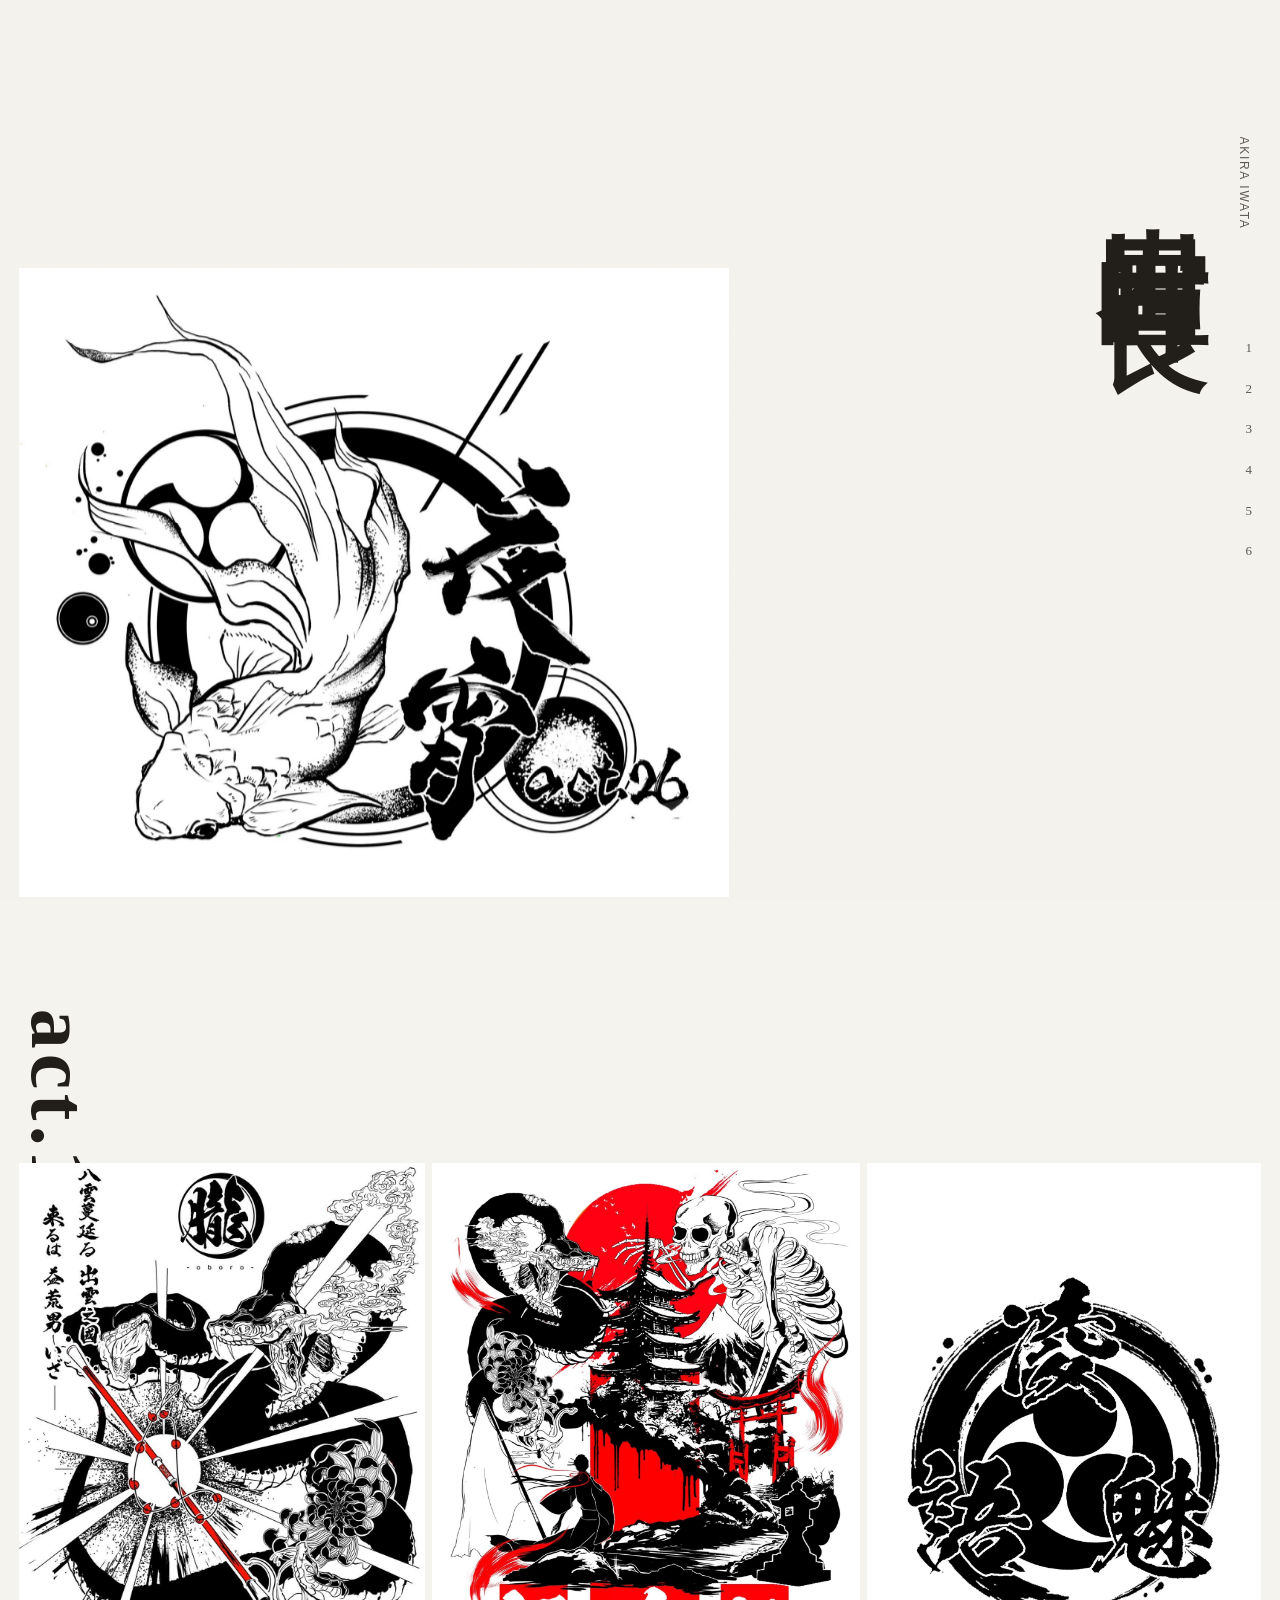
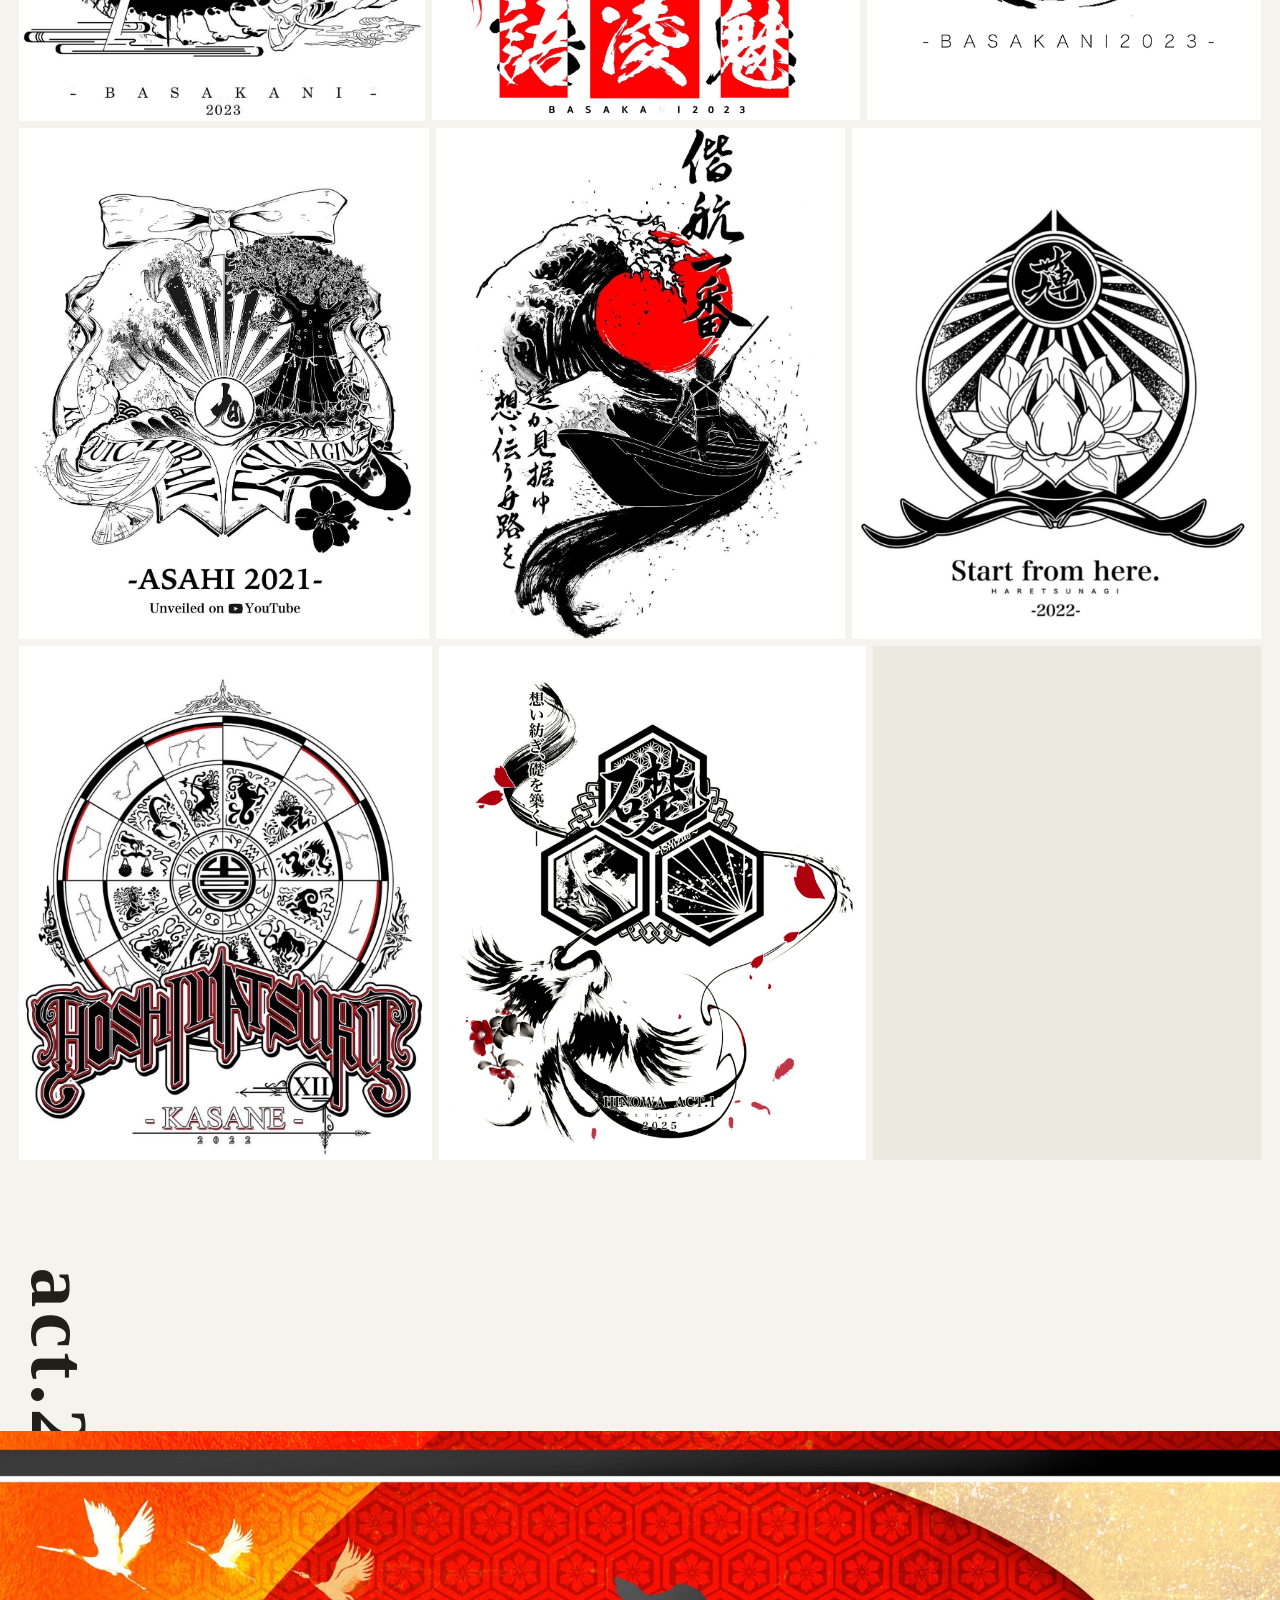
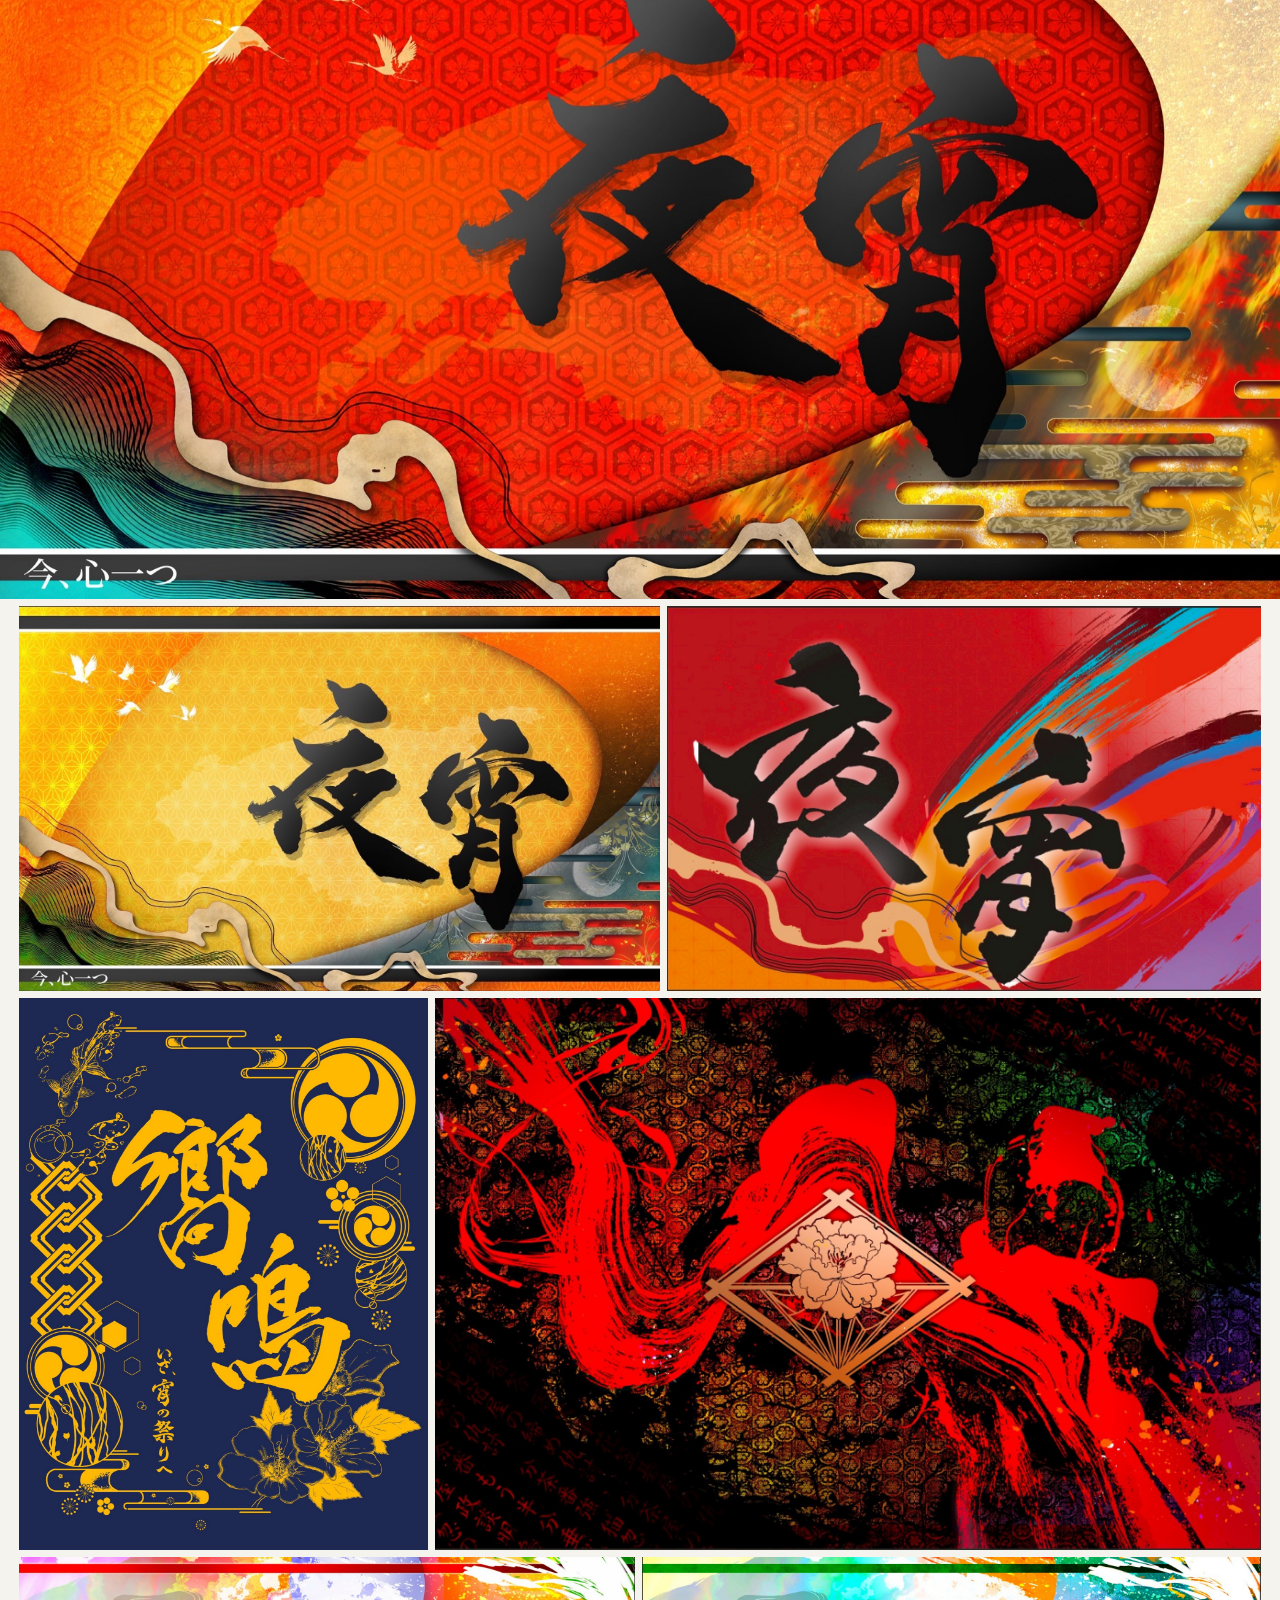
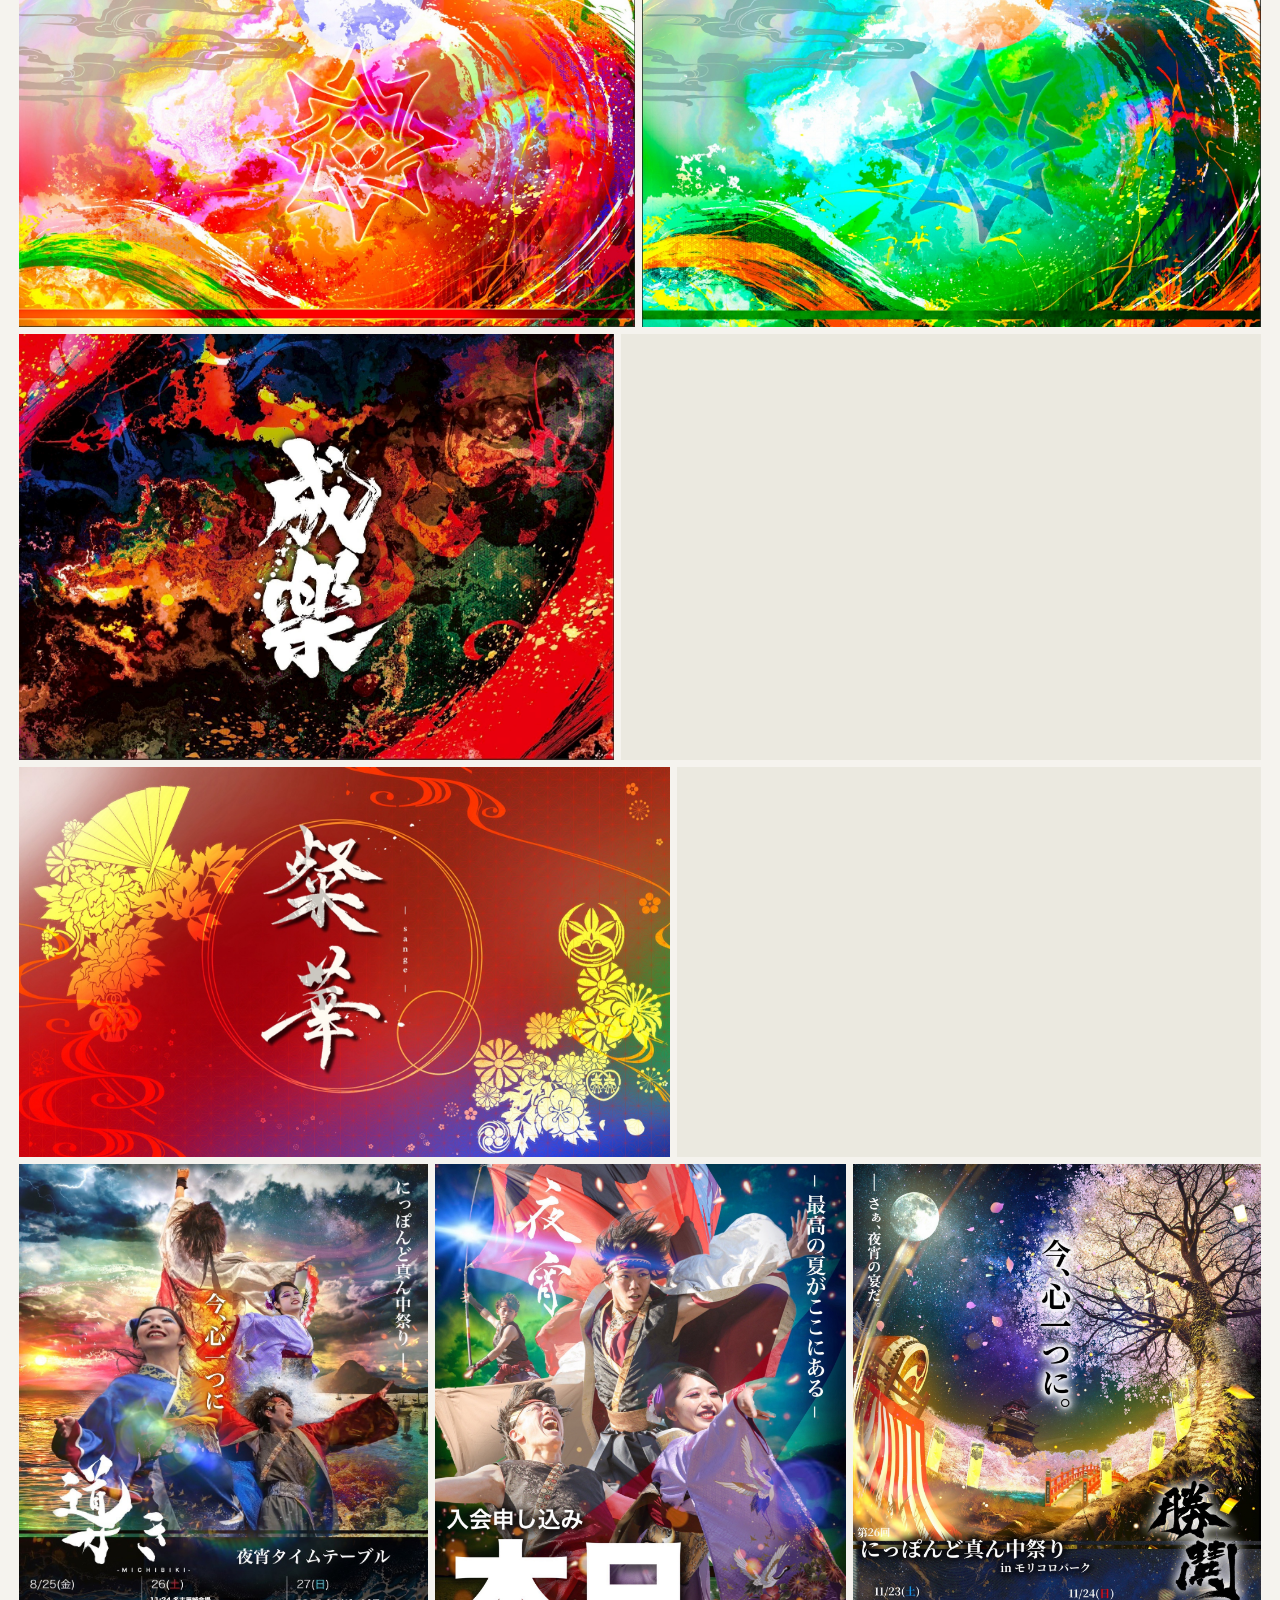
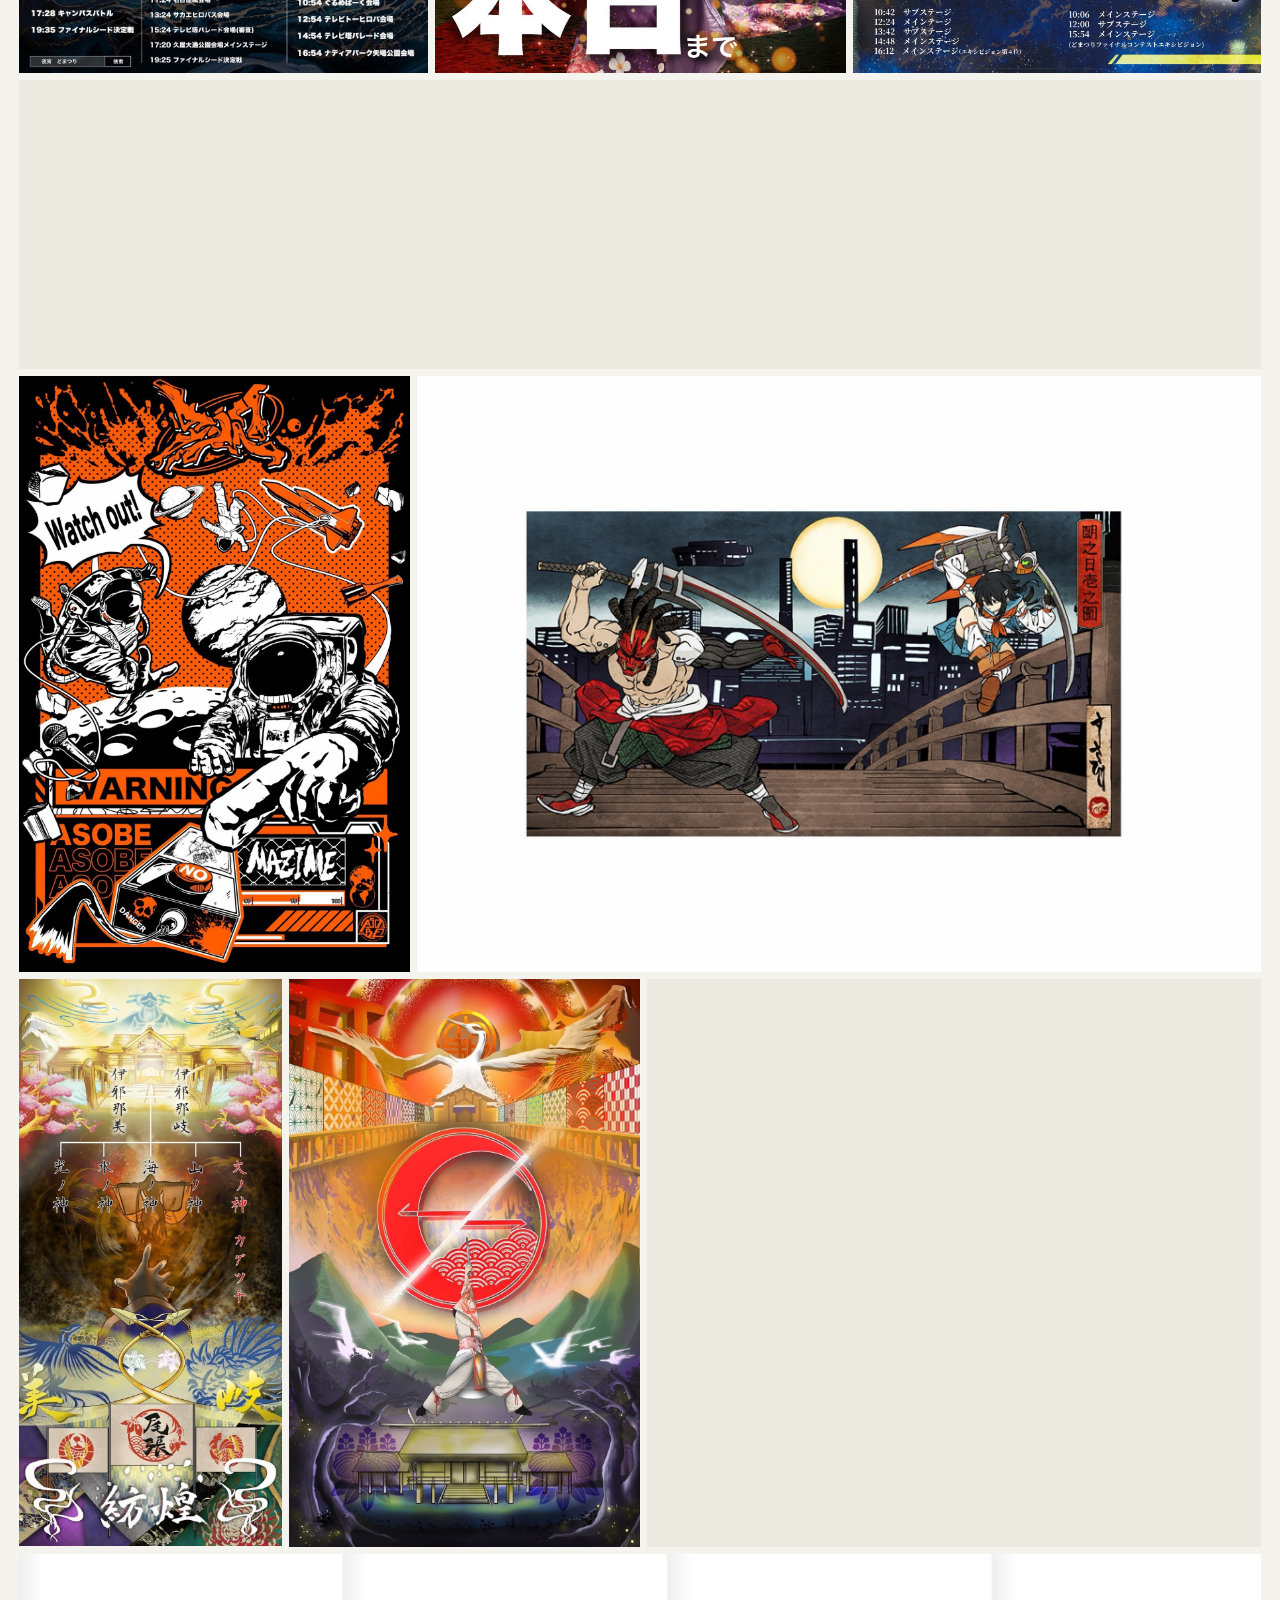
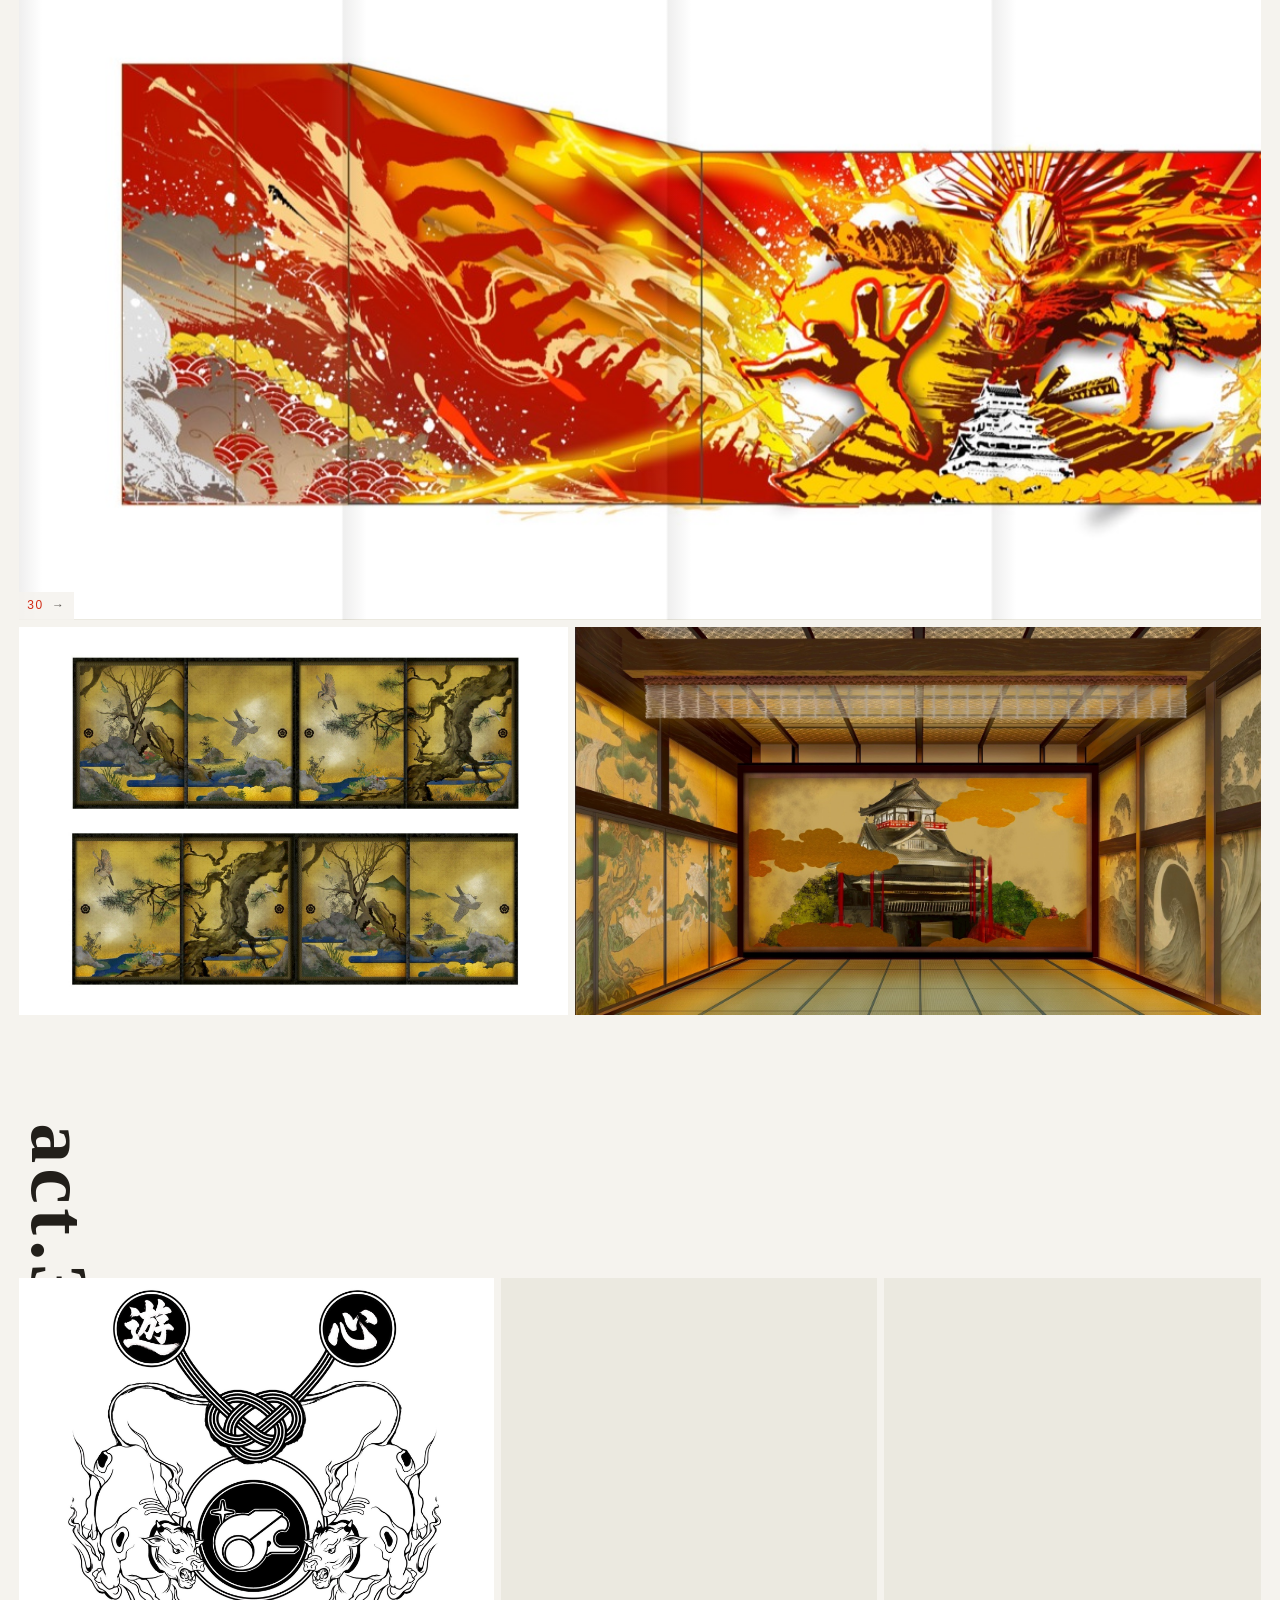
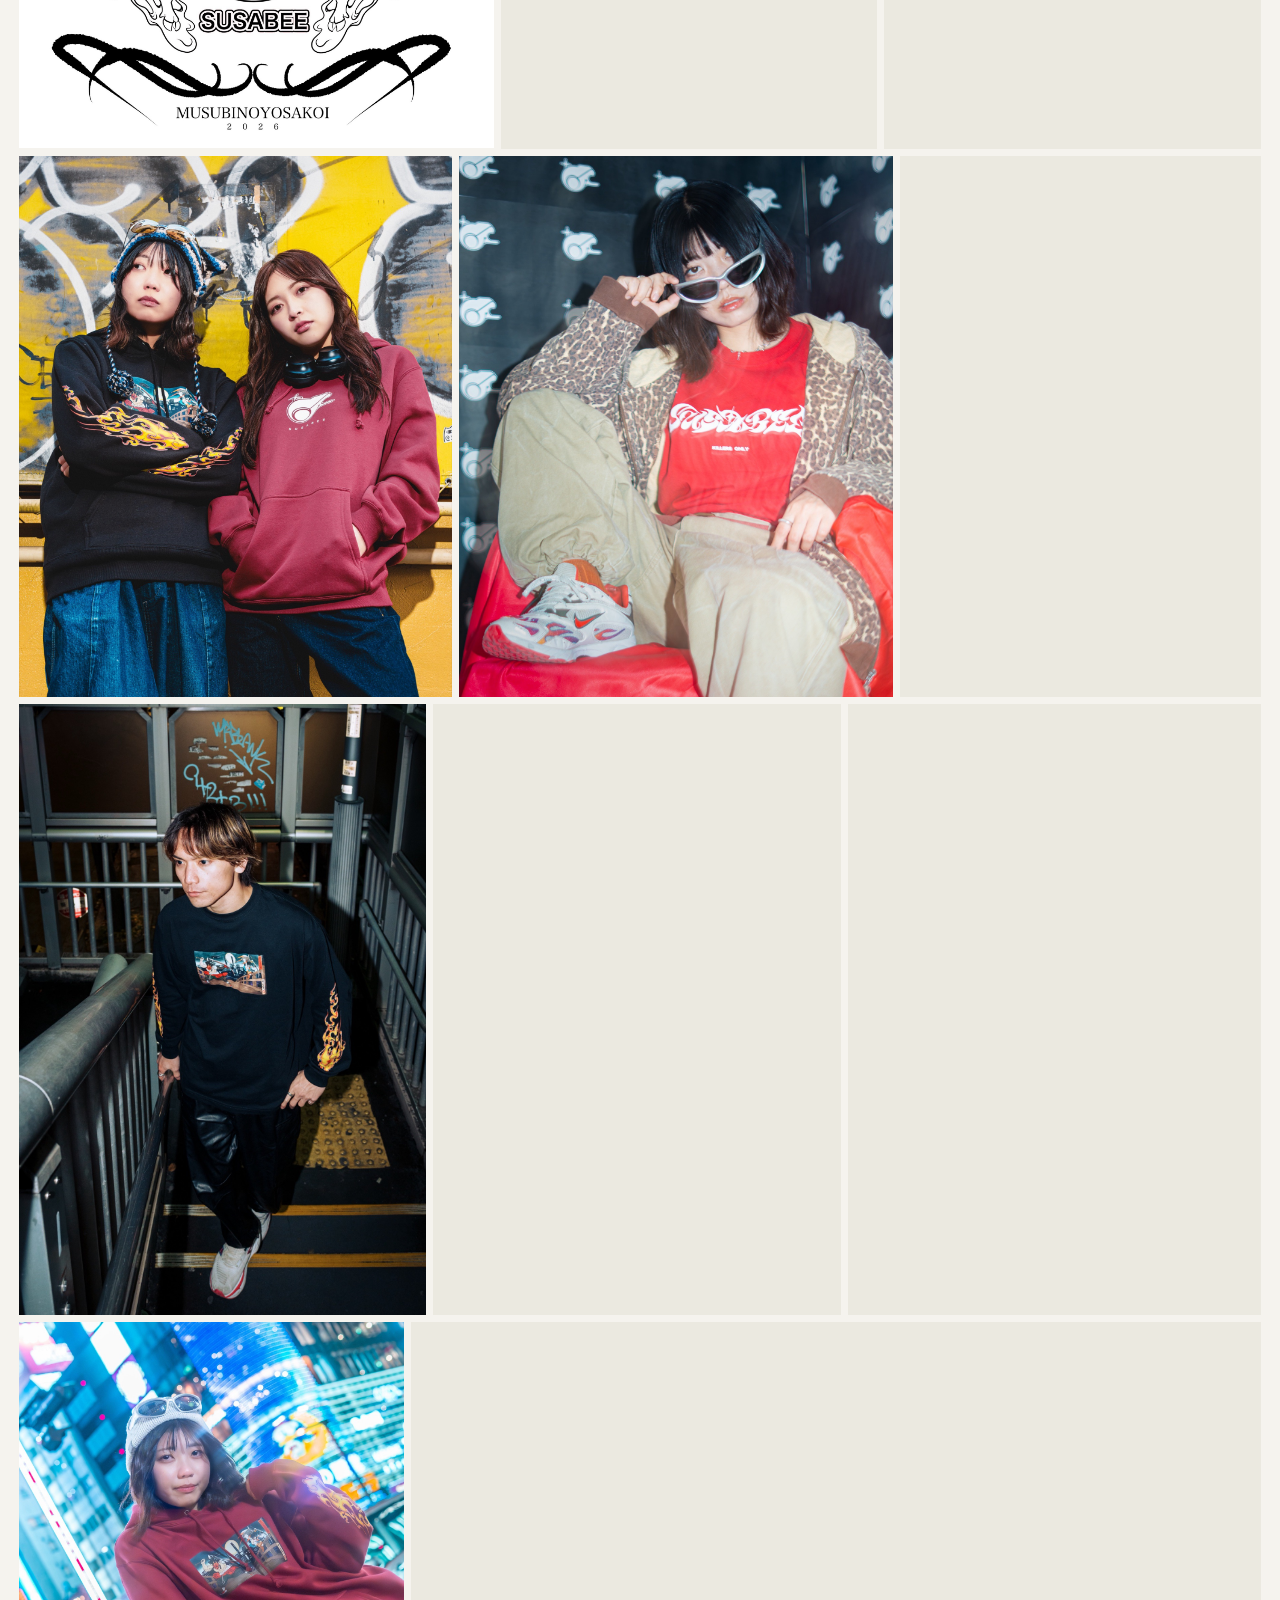
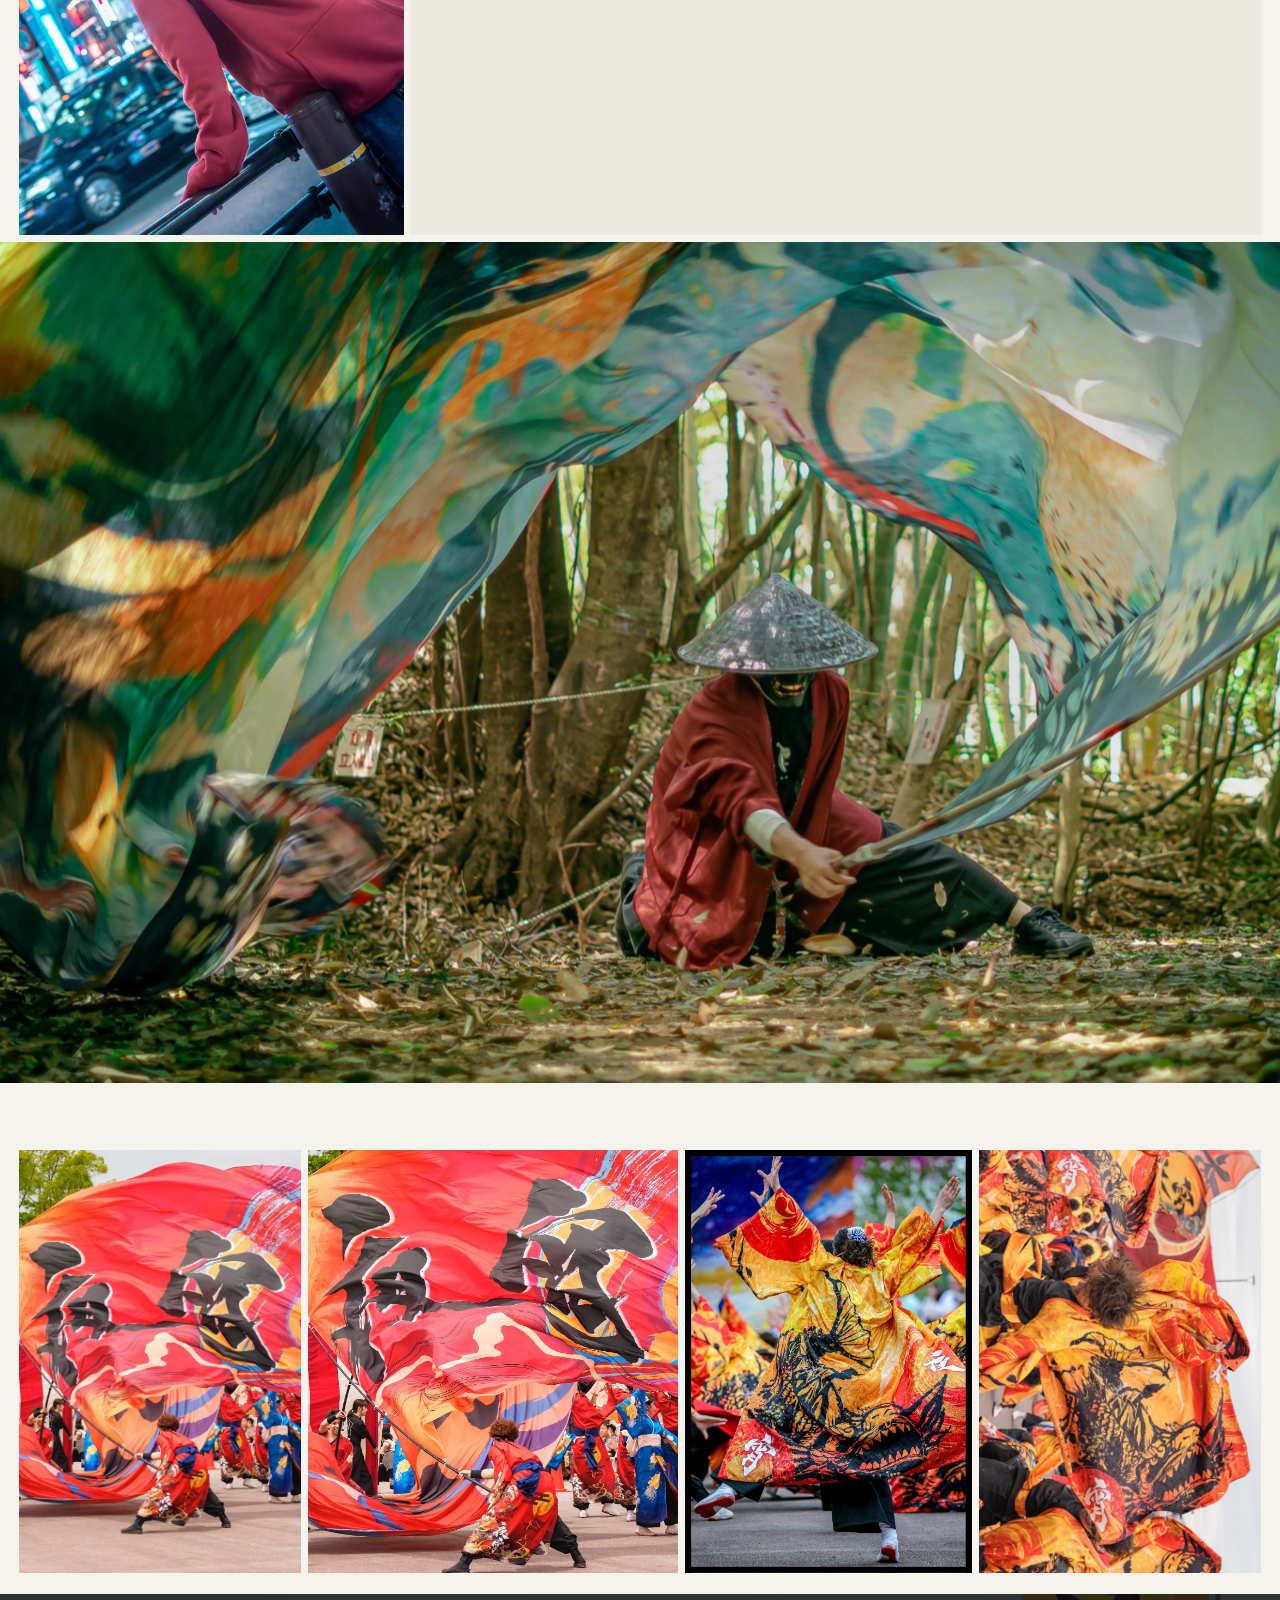
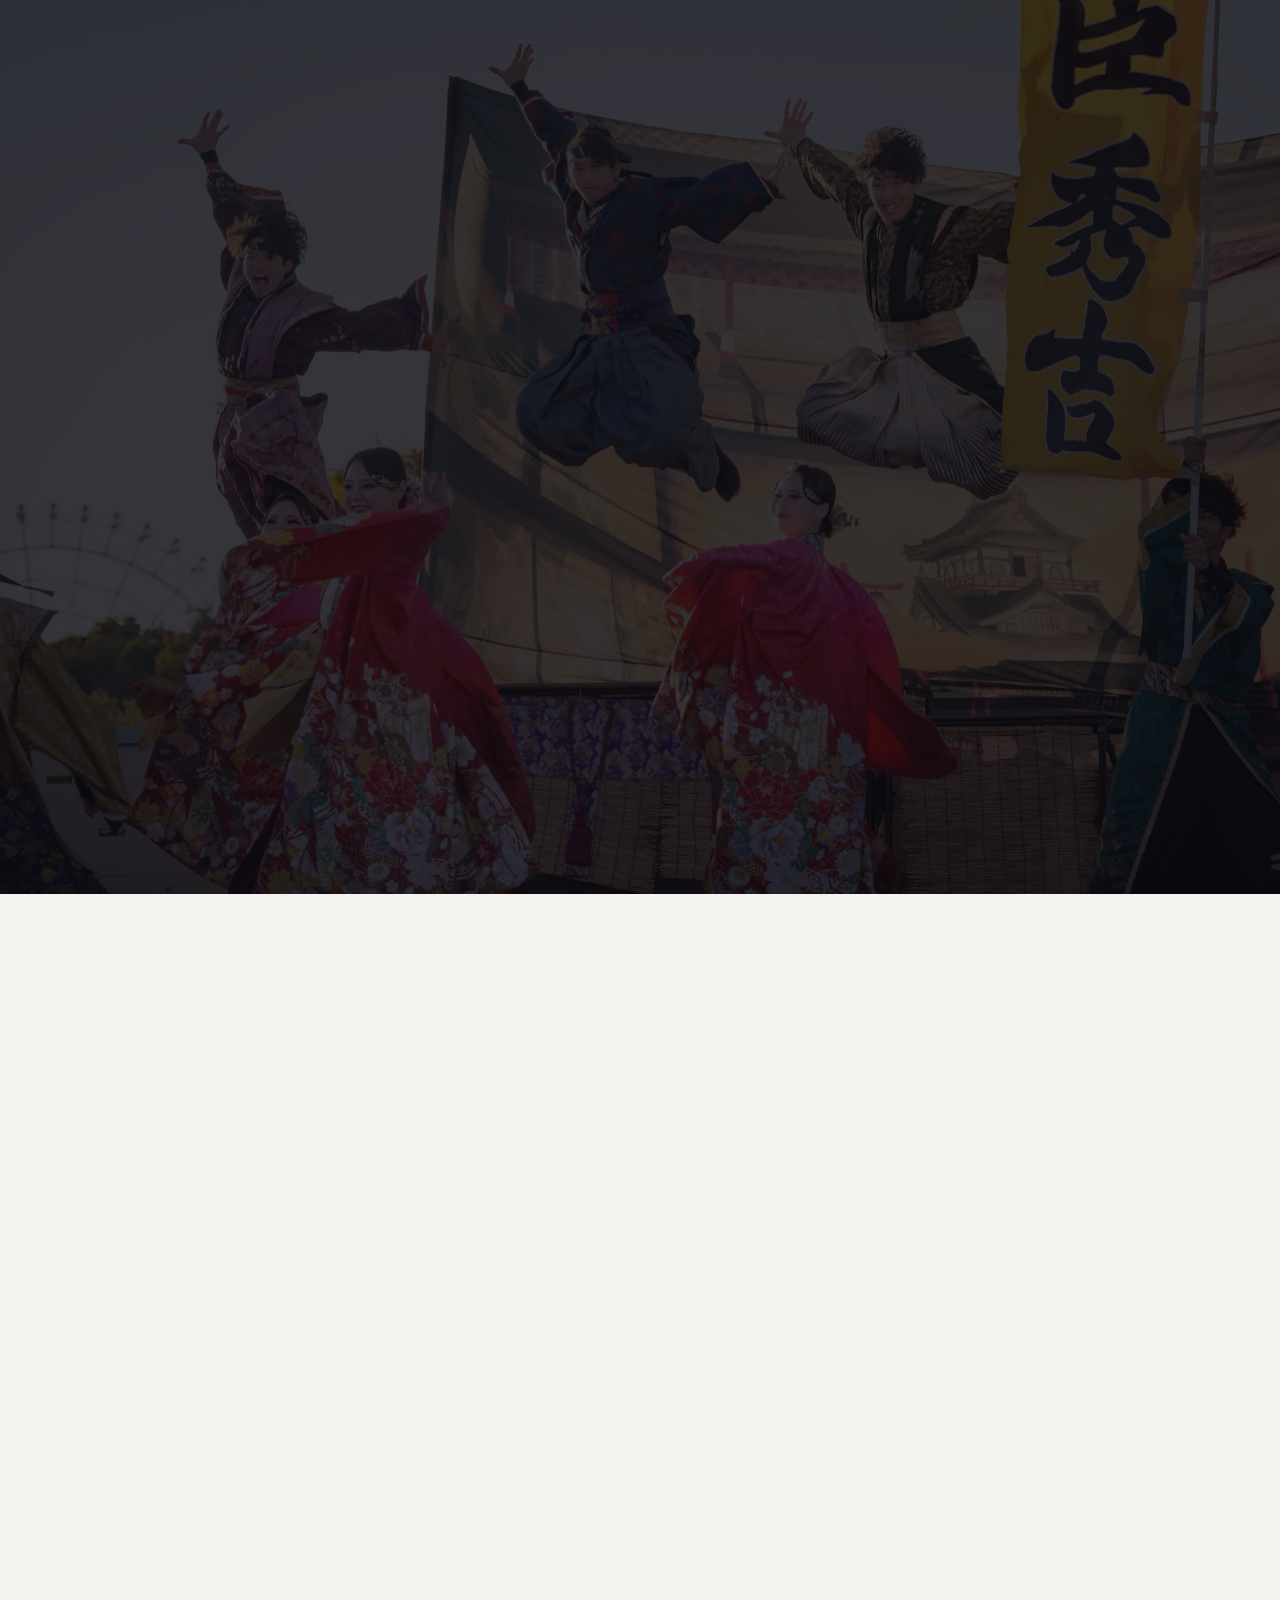
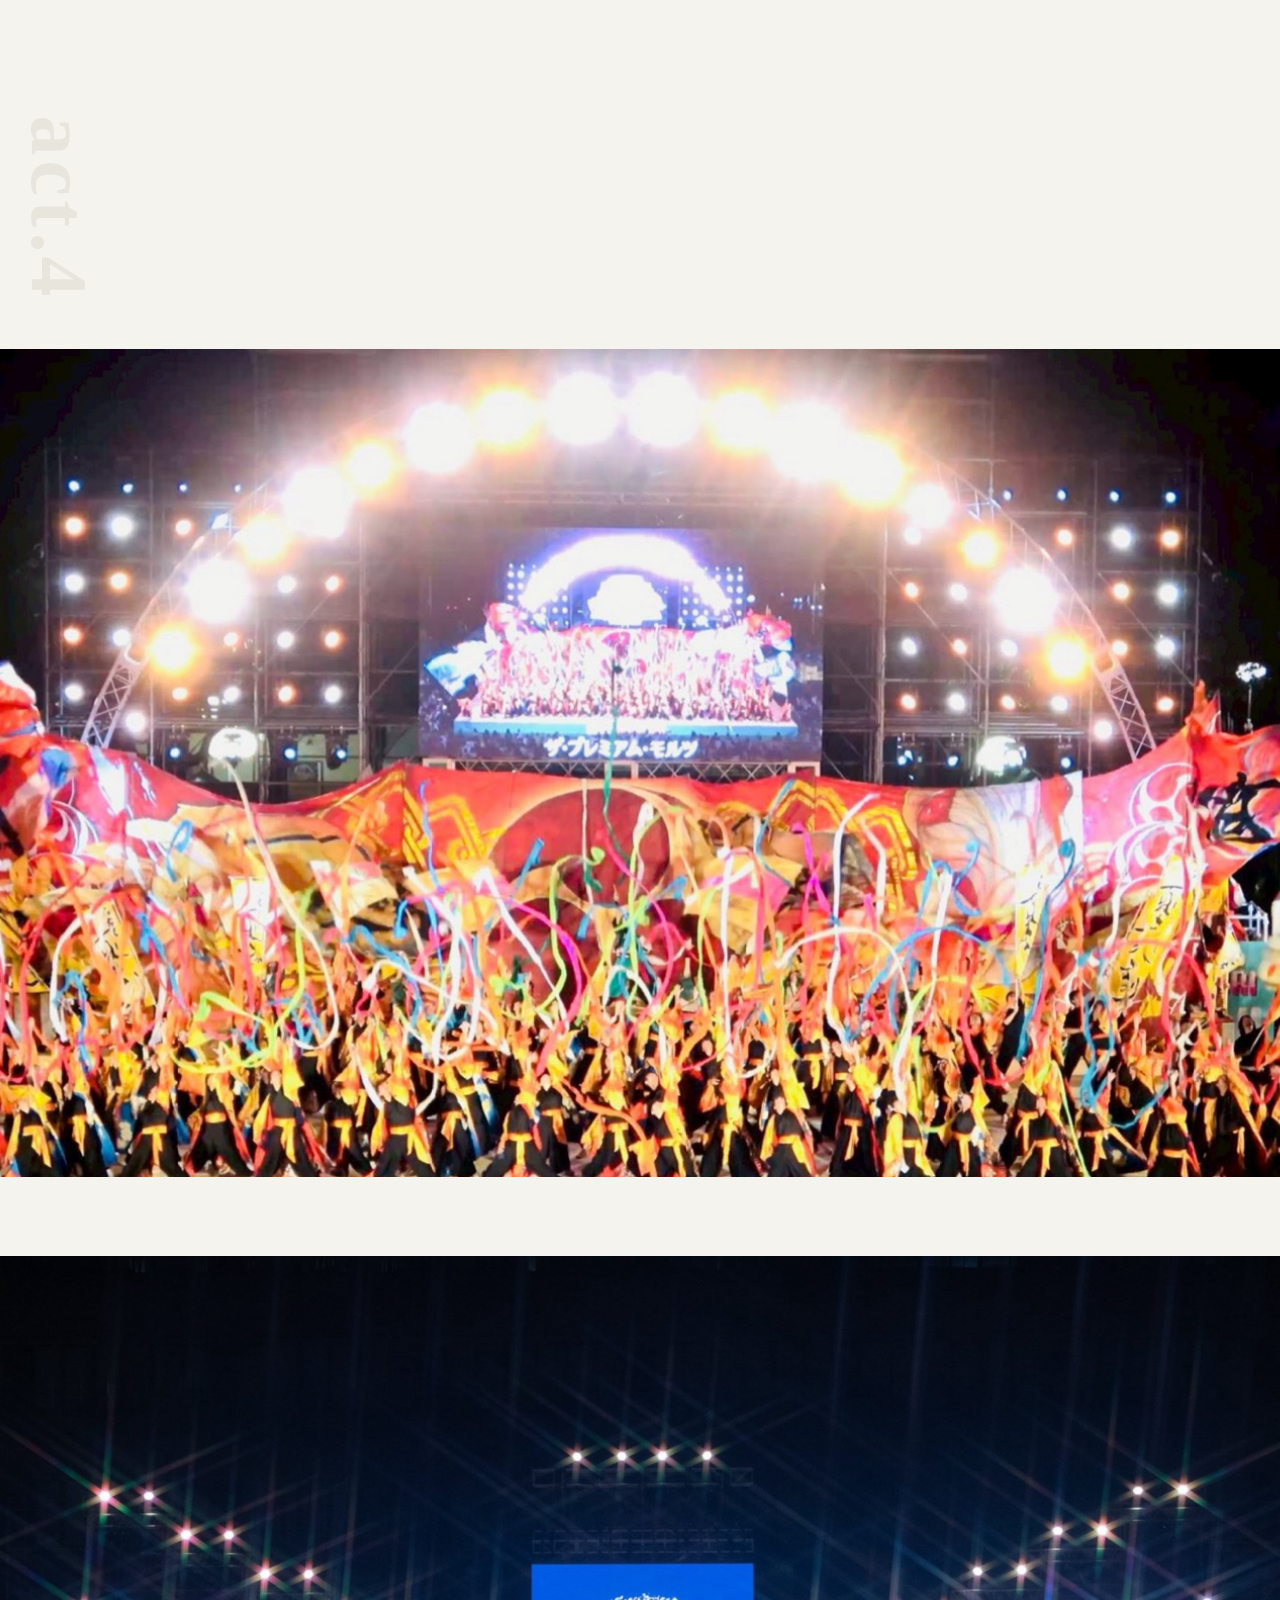
==== commit f4653bf9: "落款を削除し、幕間ヴェールをスクロールジャンプ耐性のあるrAF制御に変更 Co-Authored-By: Claude Fable 5 <noreply@anthropic.com>" ====
--- a/index.html
+++ b/index.html
@@ -425,8 +425,6 @@
 <section class="kure" id="kure" aria-label="幕間">
   <div class="kure__zone kure__zone--paper" data-actzone="paper" aria-hidden="true"></div>
   <div class="kure__zone kure__zone--night" data-actzone="night" aria-hidden="true"></div>
-  <div class="kure__s kure__s--1" aria-hidden="true"></div>
-  <div class="kure__s kure__s--2" aria-hidden="true"></div>
   <div class="kure__stage">
     <img src="img/works/4th-001.jpg" alt="夕陽の逆光の中、三人の踊り手が宙に跳ぶ" width="1800" height="1200" loading="lazy" decoding="async">
     <div class="kure__veil" aria-hidden="true"></div>
--- a/assets/css/style.css
+++ b/assets/css/style.css
@@ -303,9 +303,6 @@
 }
 .kure__zone--paper { inset-block-start: 0; block-size: 62%; }
 .kure__zone--night { inset-block-start: 62%; block-size: 38%; }
-.kure__s { position: absolute; inset-inline: 0; block-size: 1px; pointer-events: none; }
-.kure__s--1 { inset-block-start: 36%; }
-.kure__s--2 { inset-block-start: 62%; }
 .kure__stage {
   position: sticky;
   top: 0;
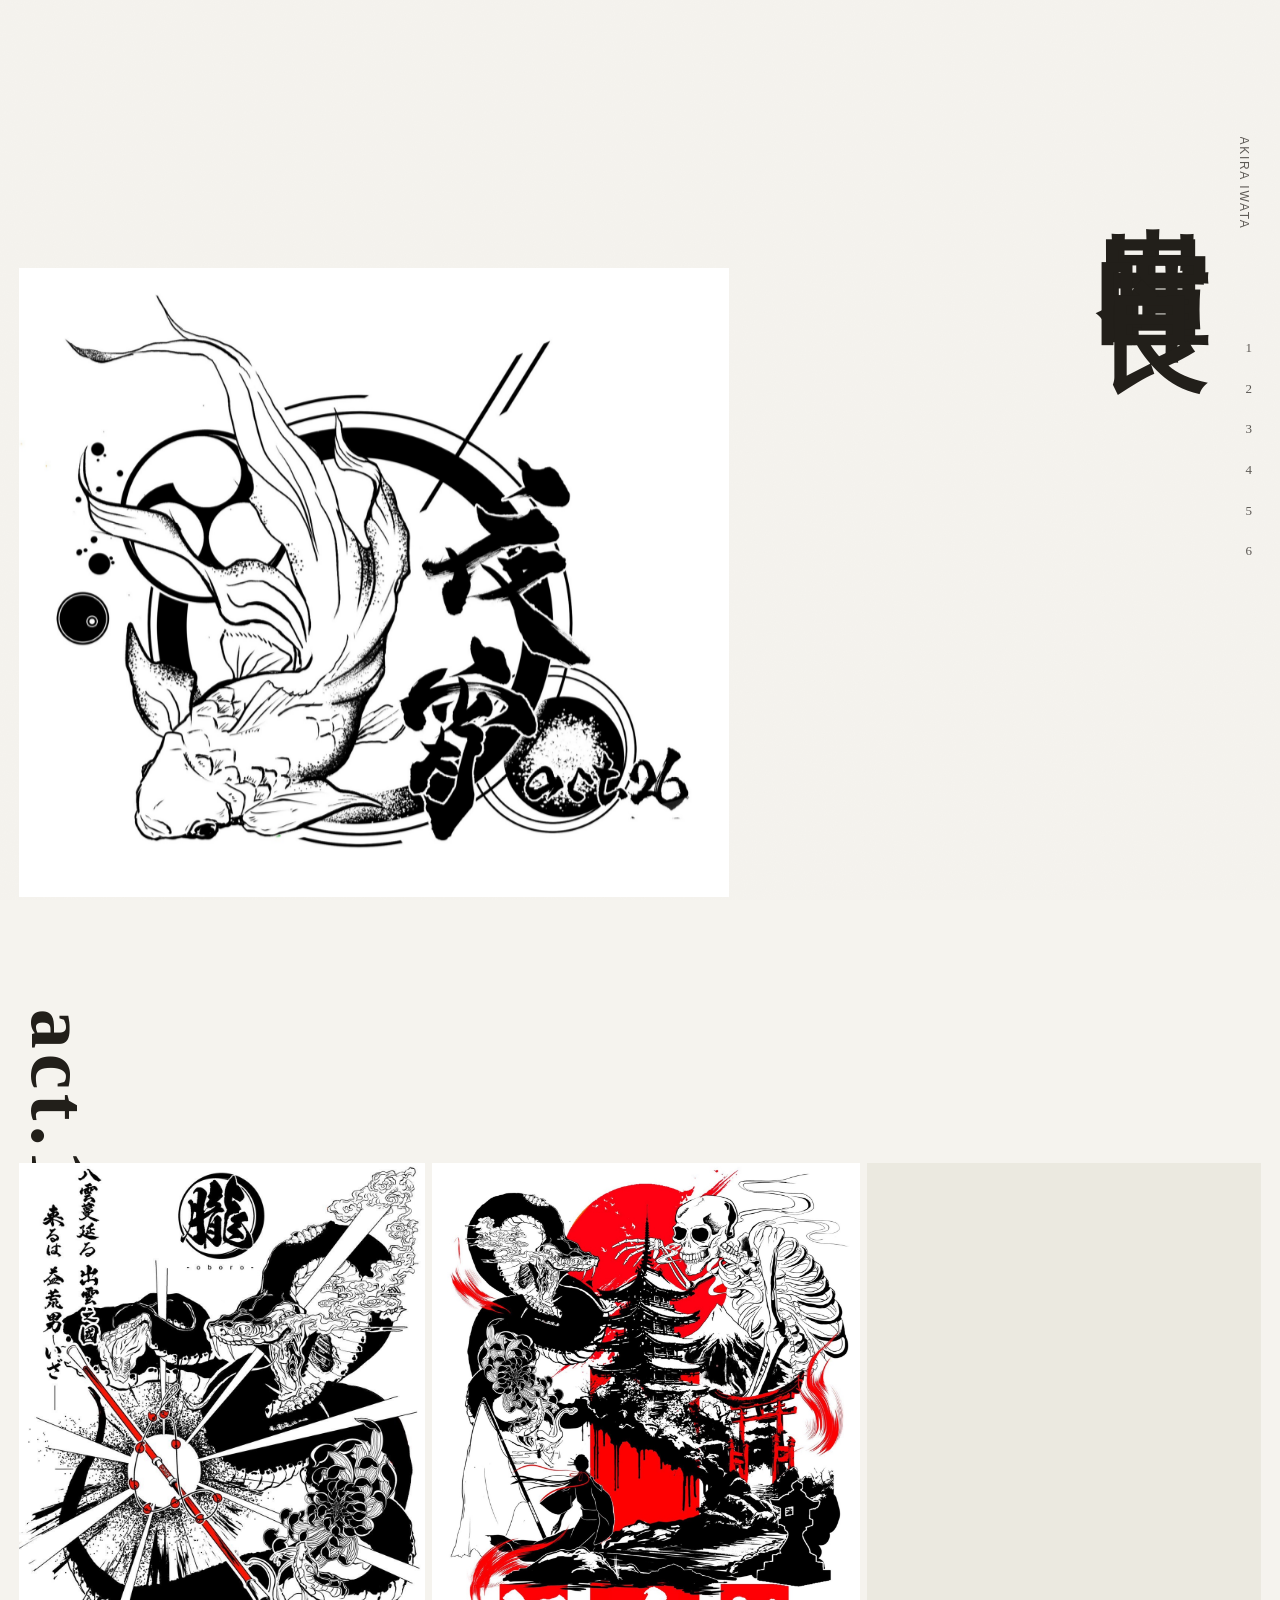
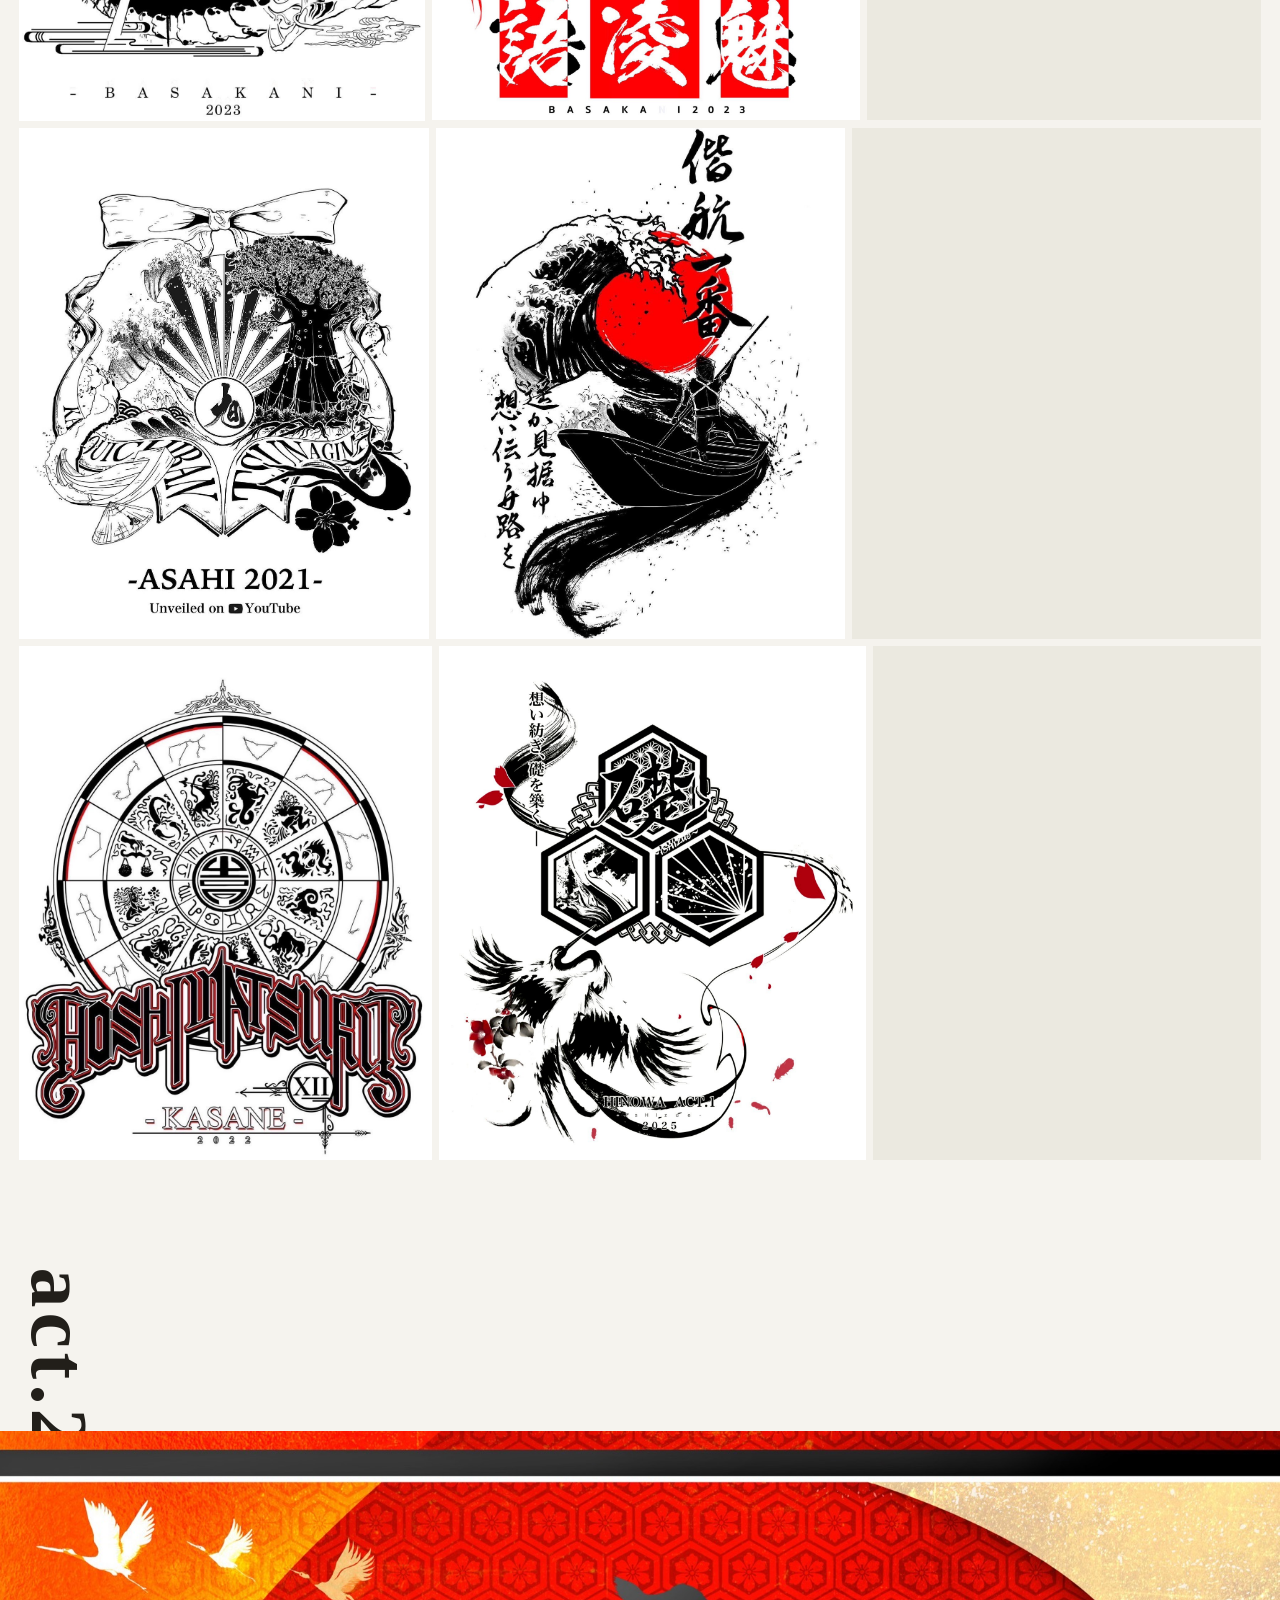
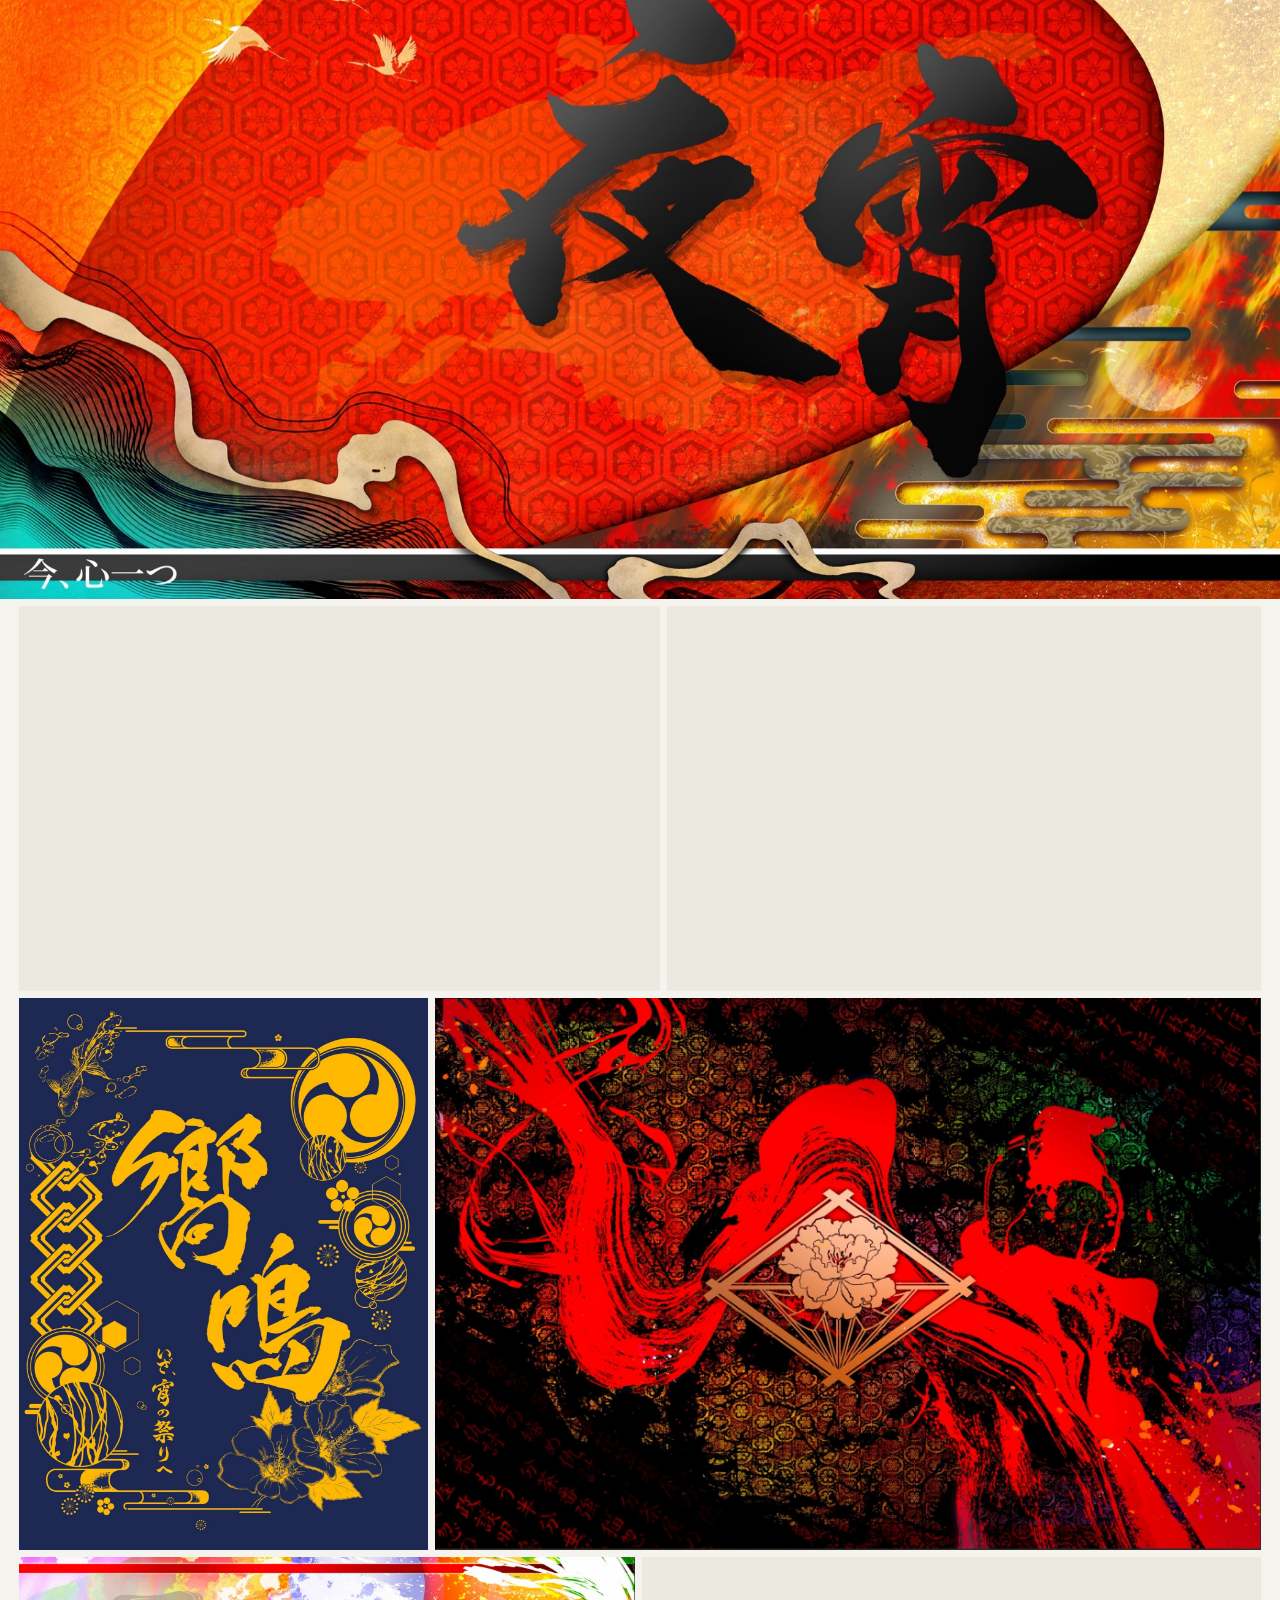
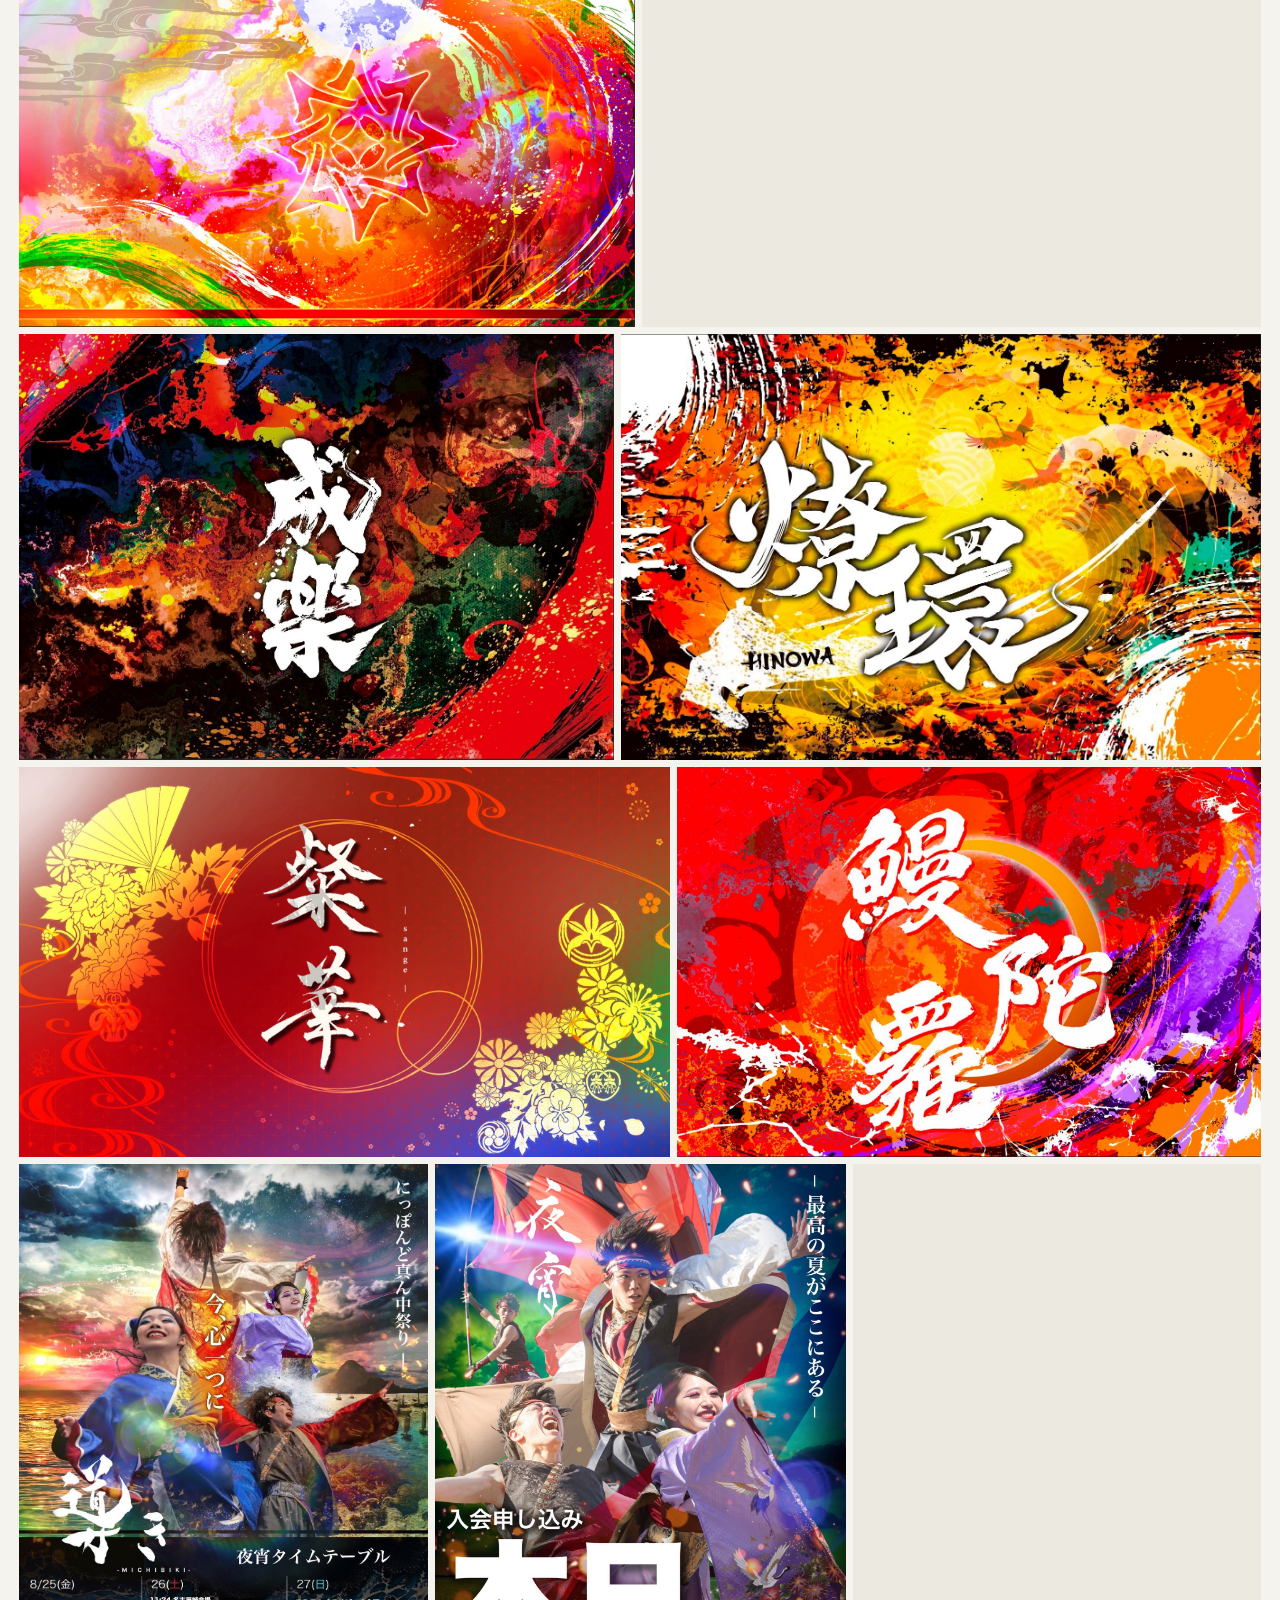
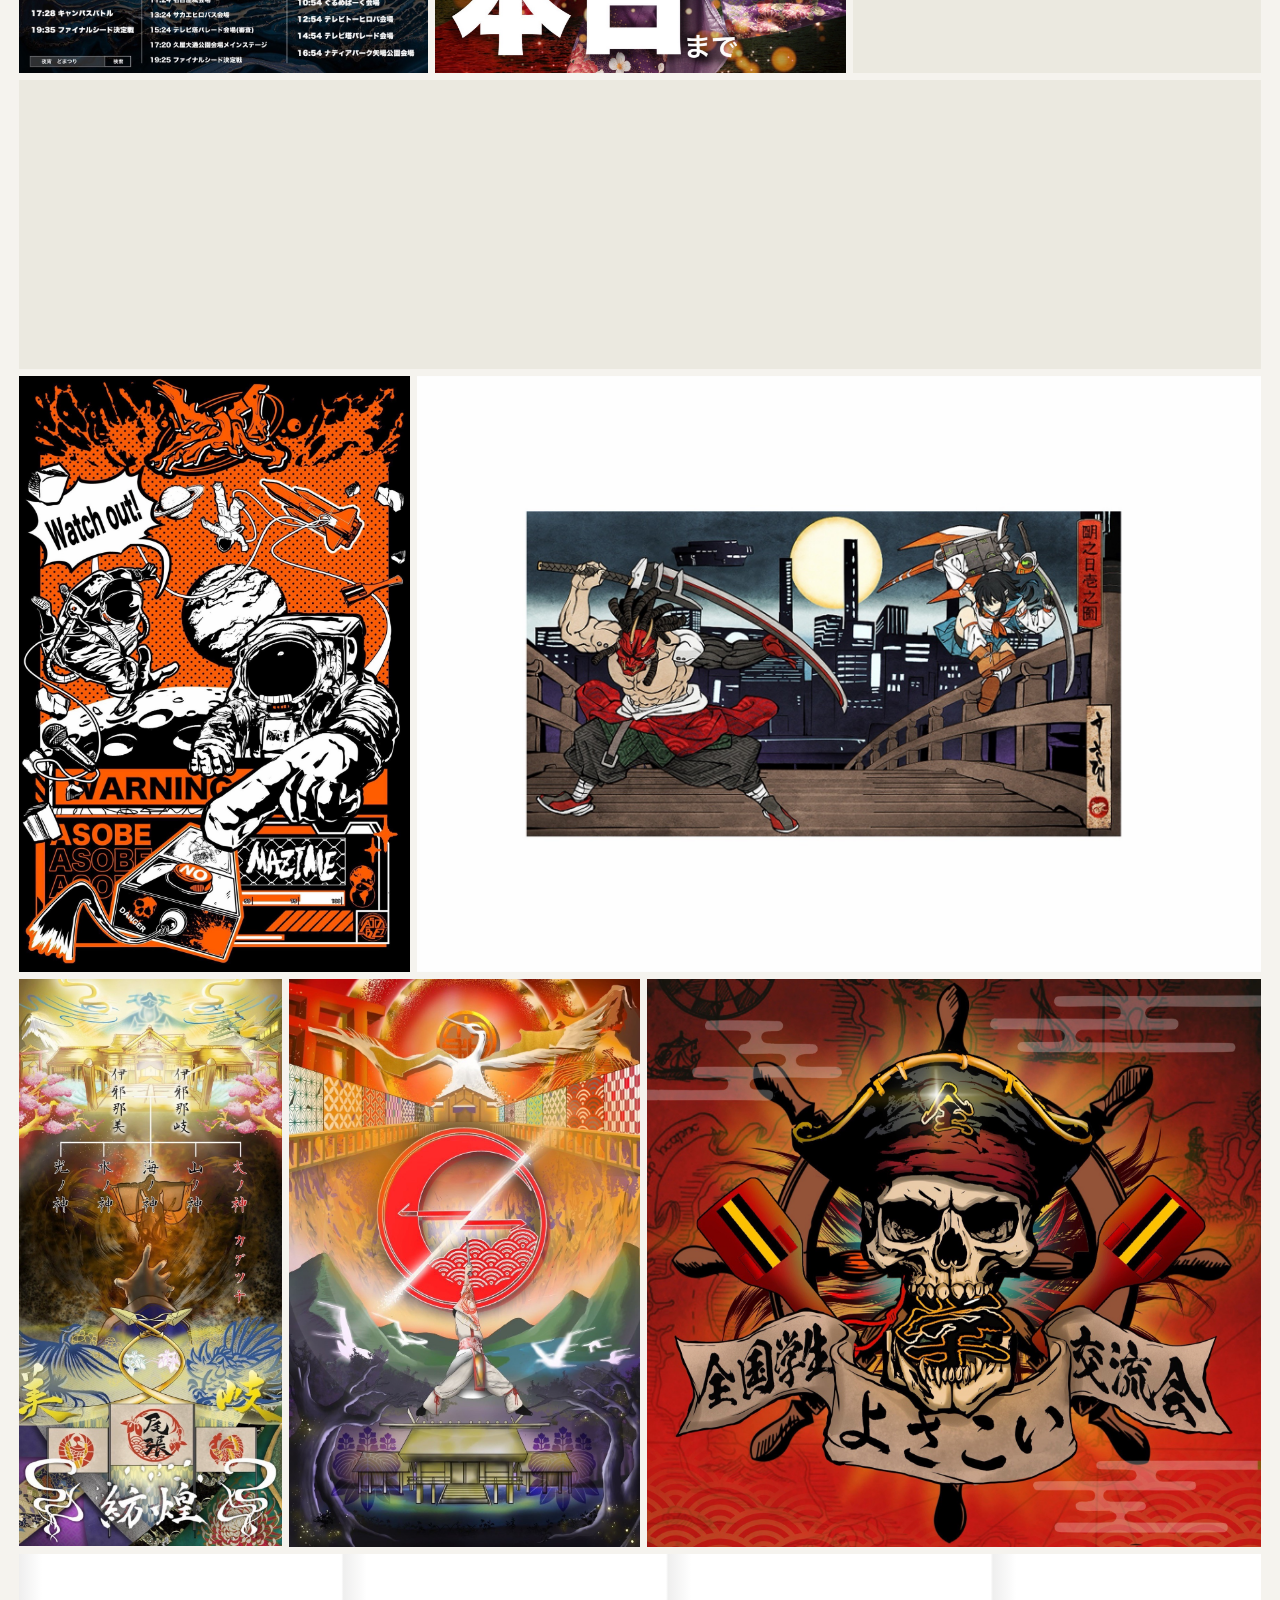
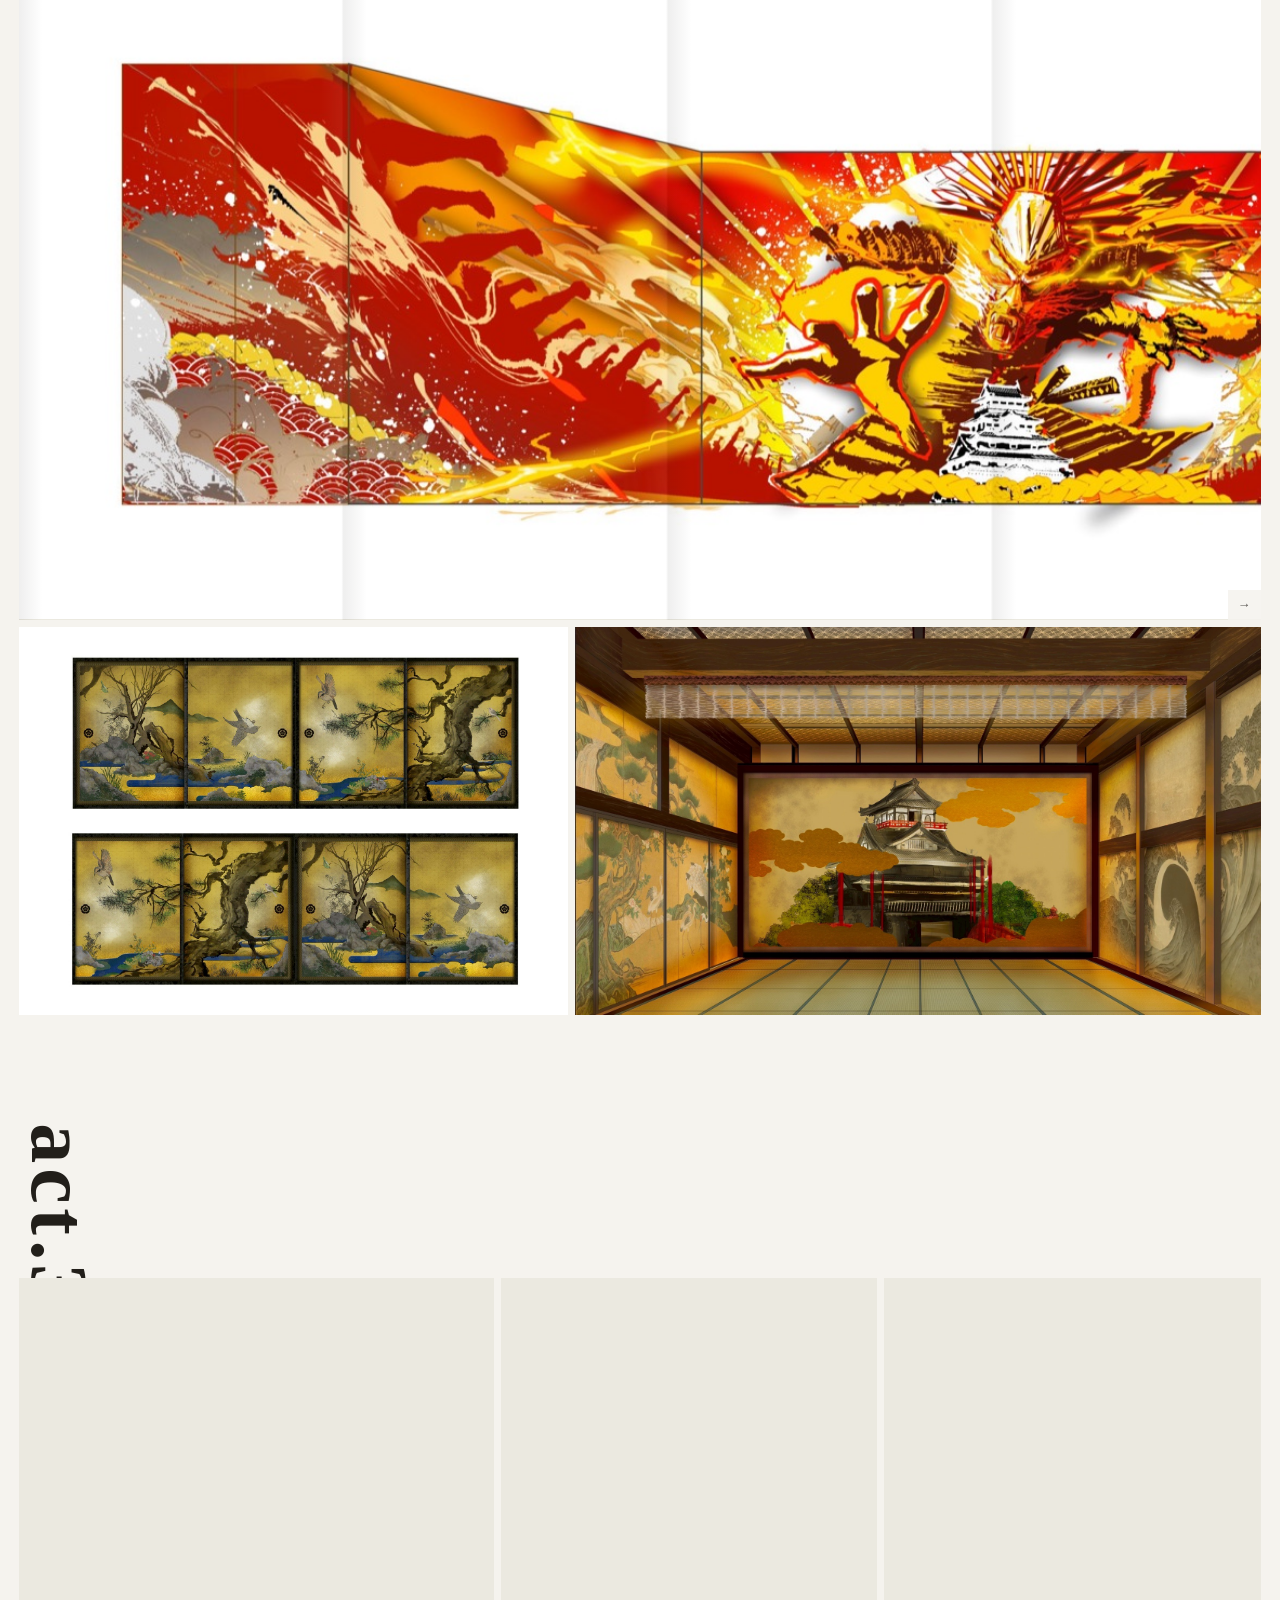
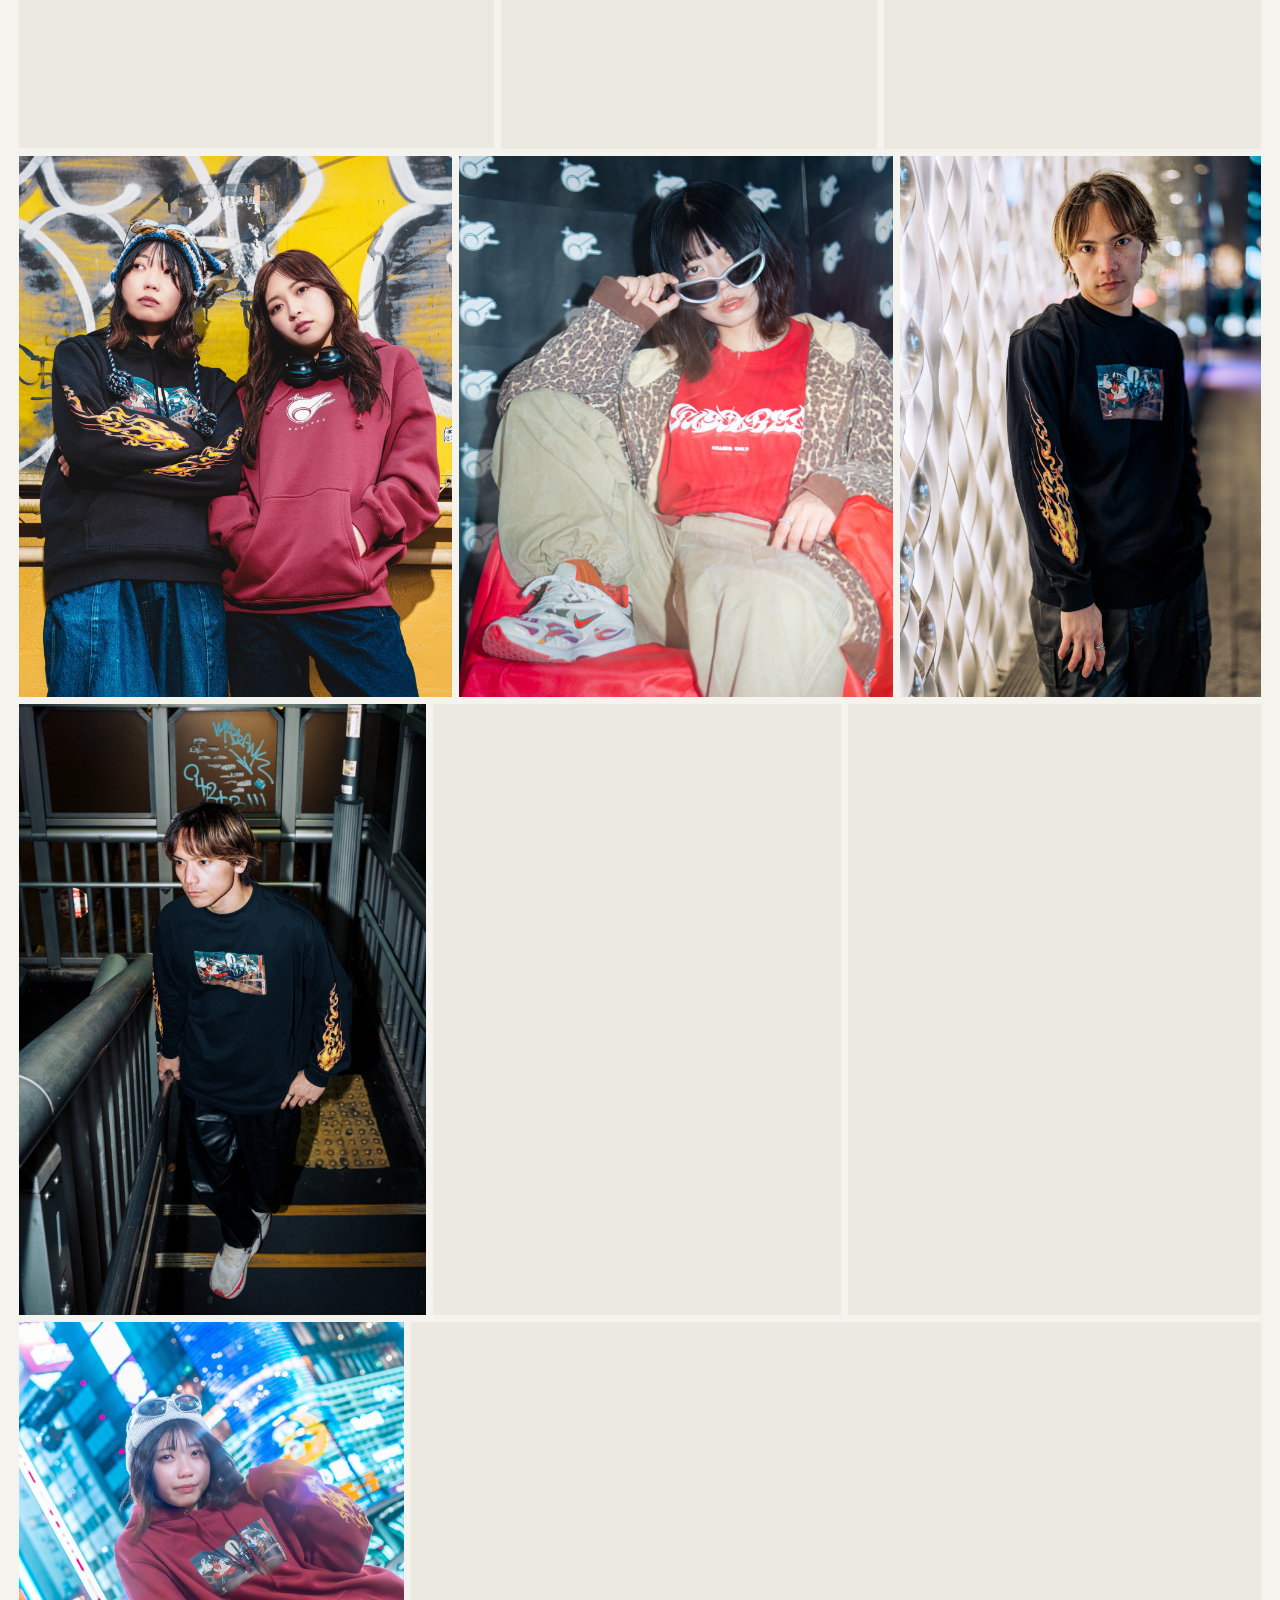
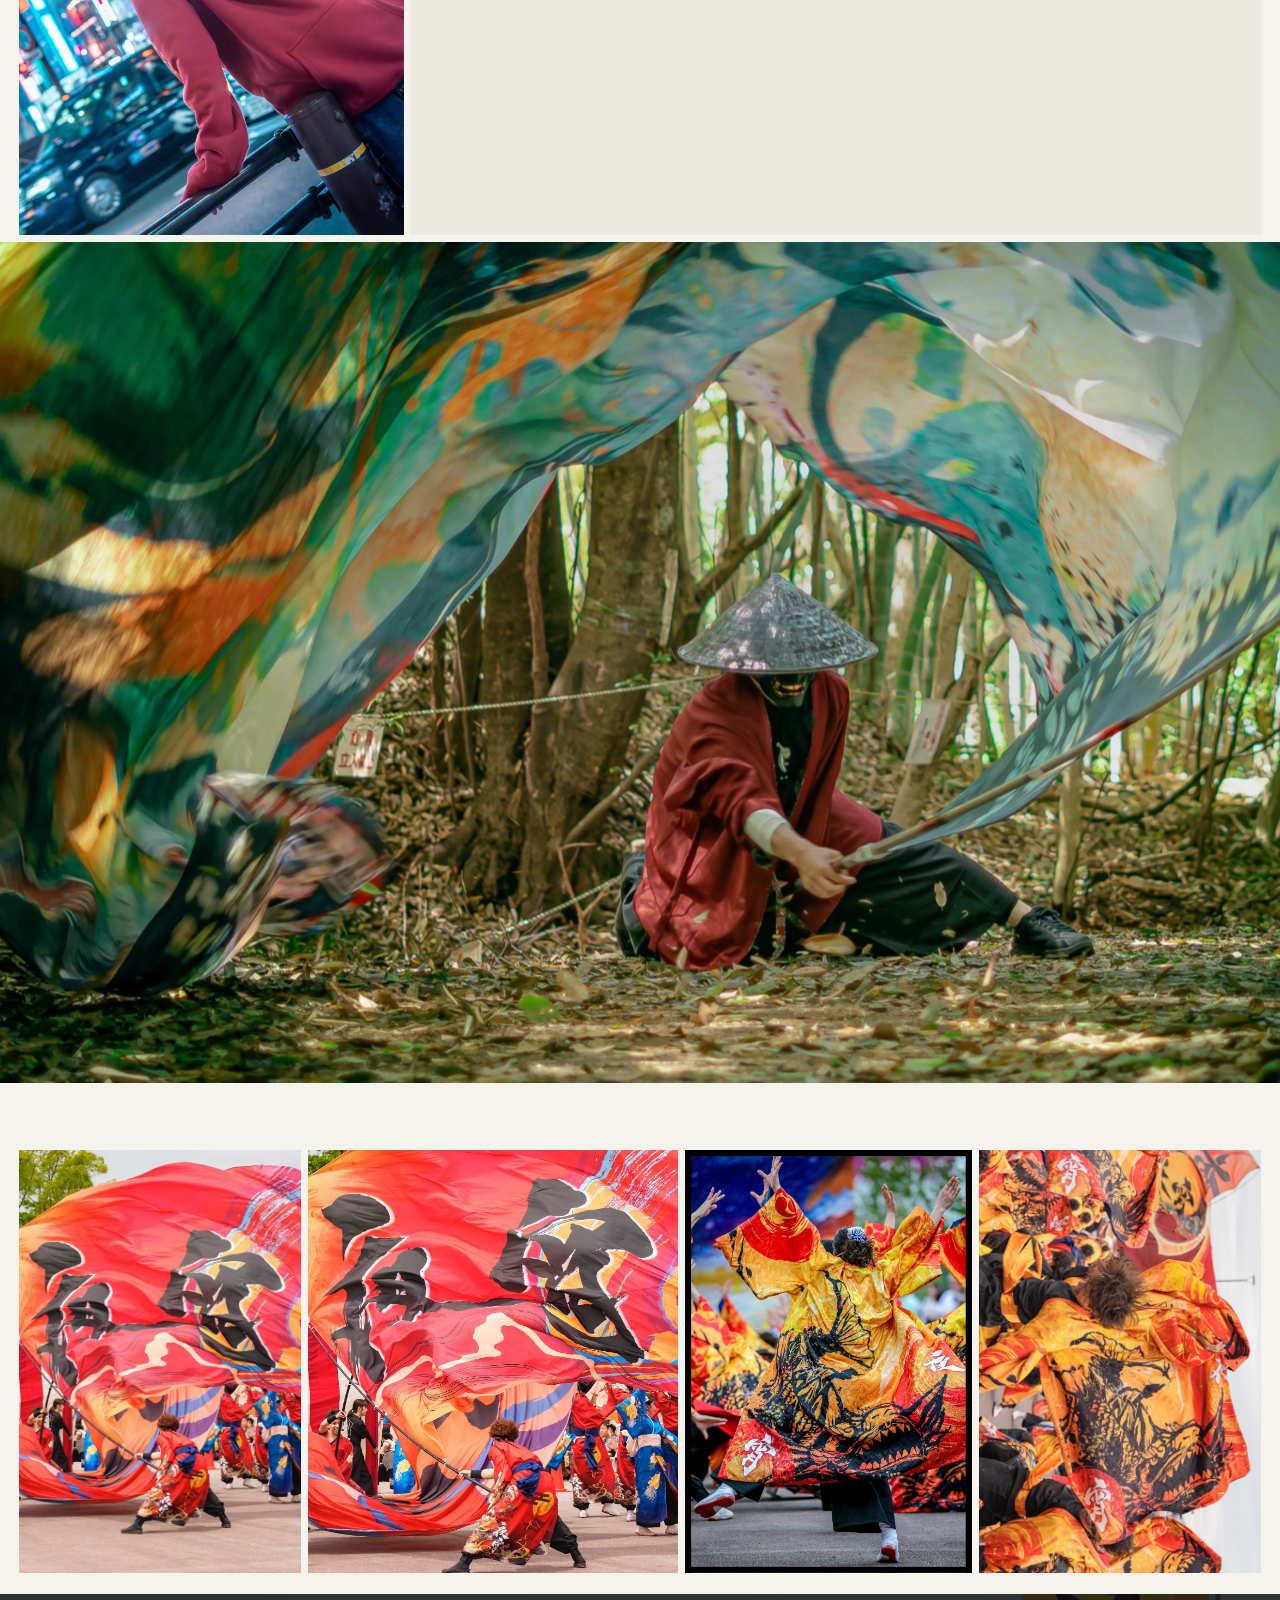
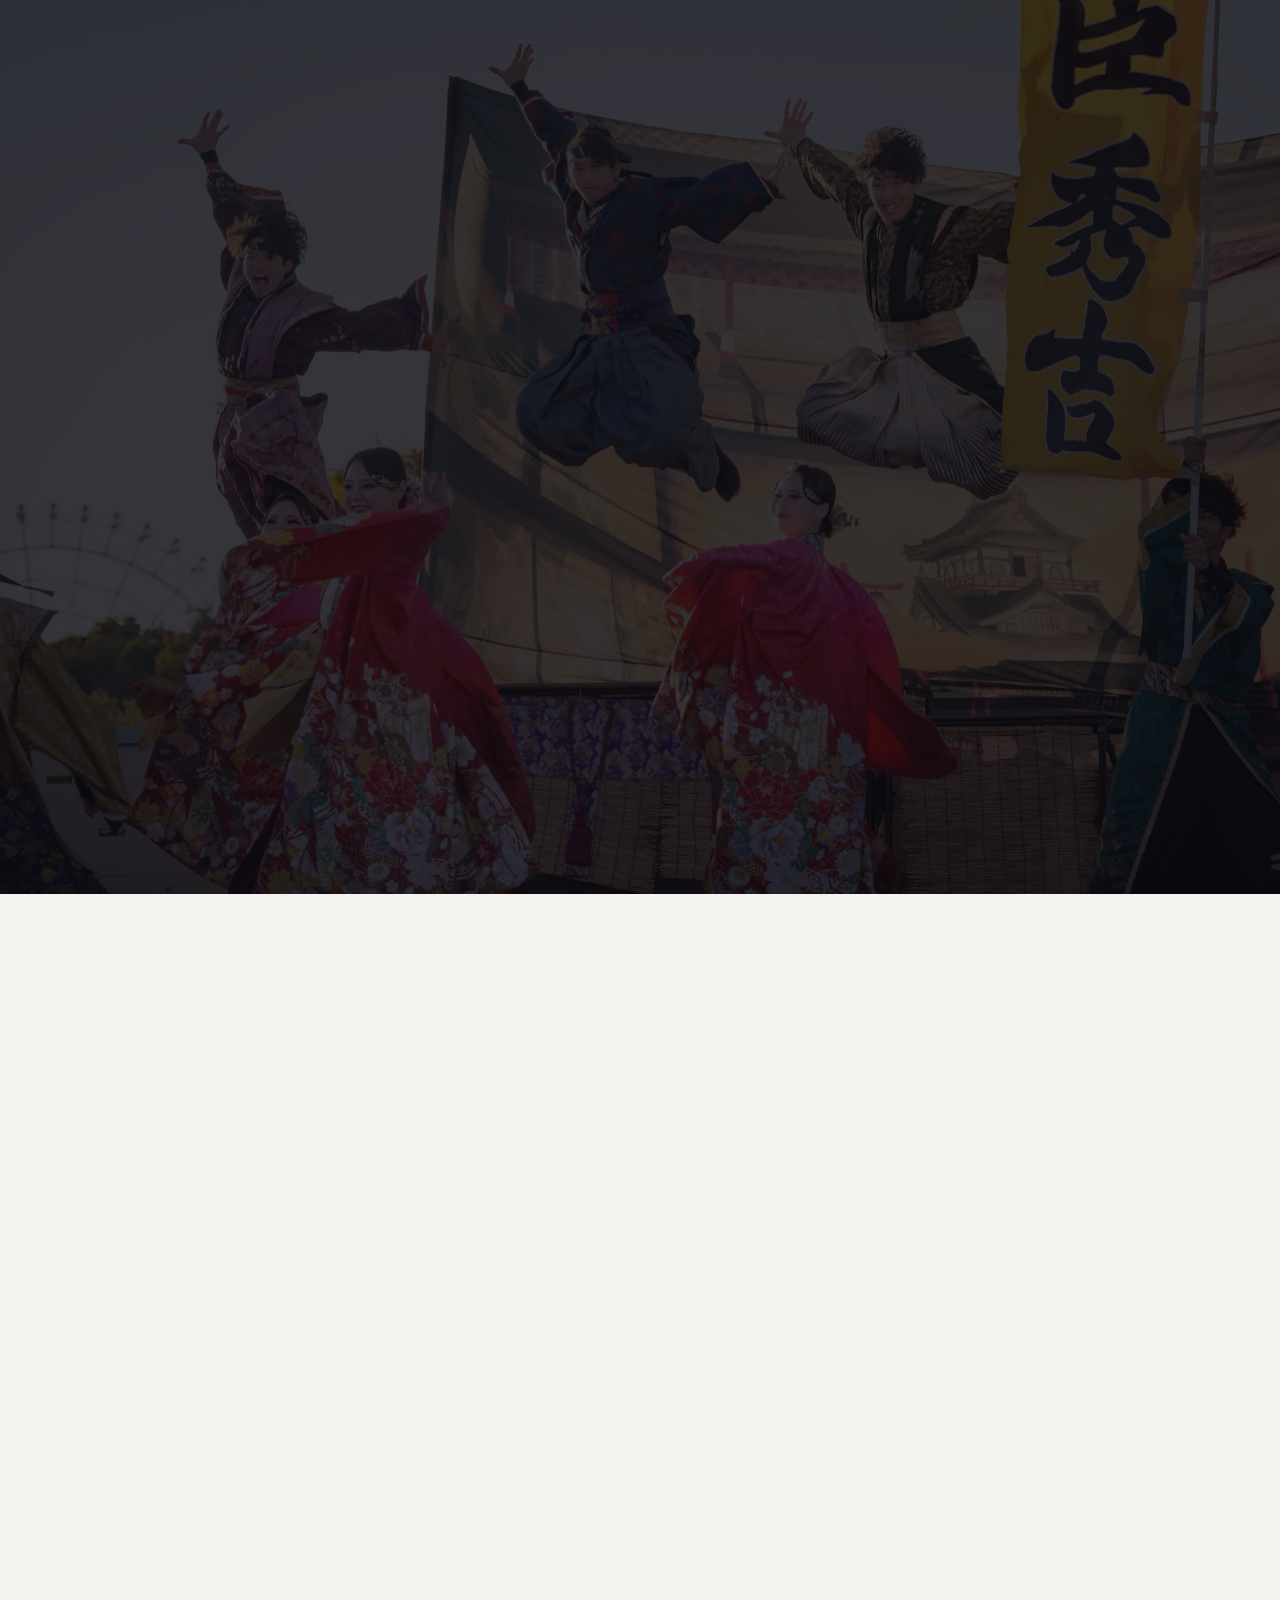
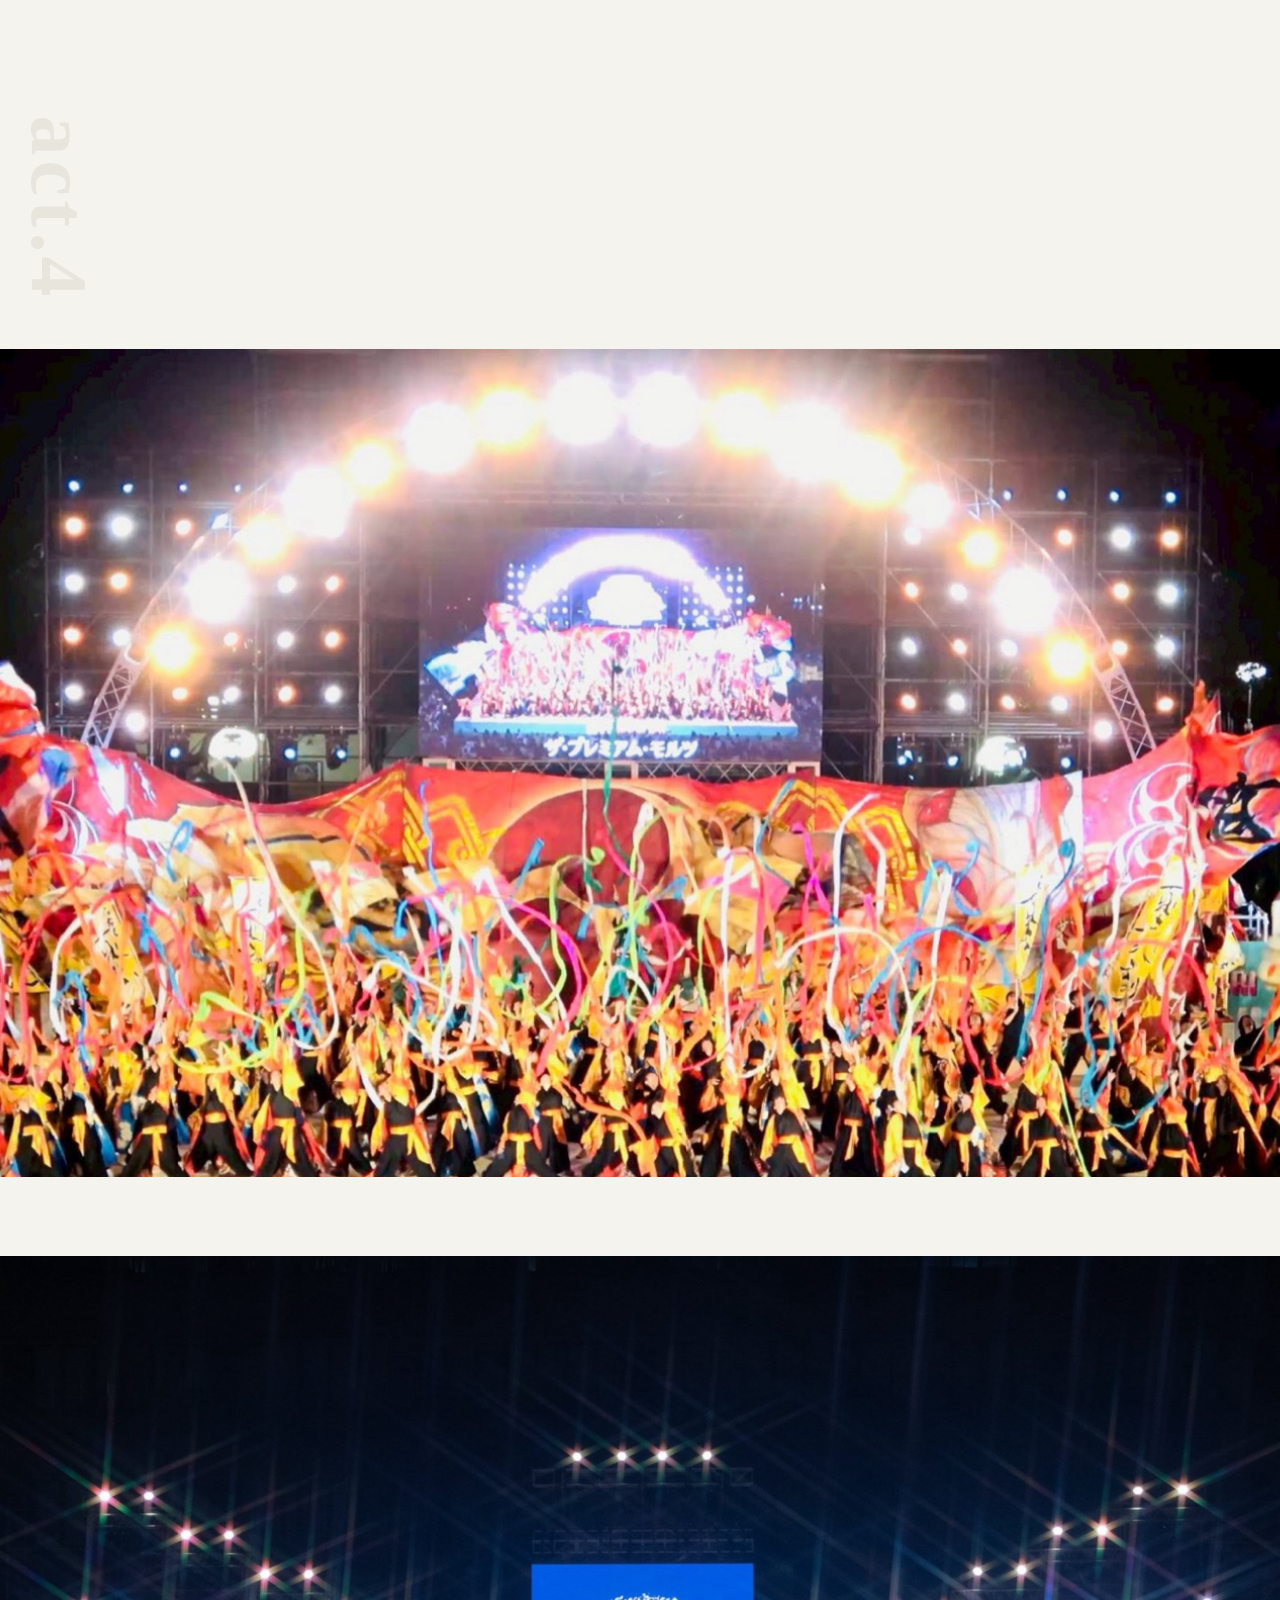
==== commit 77ef2bc8: "番号表示を全廃・ライトボックスのボタン積み重なりを修正・スマホでも複数列を維持 - 通し番号は内部管理のみに（figcaption/収蔵番号/ビューア表示を削除） - .lb button の all" ====
--- a/index.html
+++ b/index.html
@@ -54,19 +54,16 @@
         <button type="button" data-lb="1st-001">
           <img src="img/works/1st-001.jpg" alt="二匹の蛇と菊花、朱の棒が絡む放射状のペン画" width="1092" height="1500" loading="lazy" decoding="async">
         </button>
-        <figcaption><span class="fig-no">01</span></figcaption>
       </figure>
       <figure class="plate" style="--ar:0.768" data-reveal>
         <button type="button" data-lb="1st-002">
           <img src="img/works/1st-002.jpg" alt="骸骨と大蛇、五重塔と朱の鳥居が折り重なるペン画" width="1383" height="1800" loading="lazy" decoding="async">
         </button>
-        <figcaption><span class="fig-no">02</span></figcaption>
       </figure>
       <figure class="plate" style="--ar:0.707" data-reveal>
         <button type="button" data-lb="1st-003">
           <img src="img/works/1st-003.jpg" alt="筆書きの題字と三つ巴紋を組んだ紋章" width="1273" height="1800" loading="lazy" decoding="async">
         </button>
-        <figcaption><span class="fig-no">03</span></figcaption>
       </figure>
     </div>
 
@@ -75,19 +72,16 @@
         <button type="button" data-lb="1st-004">
           <img src="img/works/1st-004.jpg" alt="波と古木と旭光をリボンで束ねた紋様のペン画" width="1145" height="1431" loading="lazy" decoding="async">
         </button>
-        <figcaption><span class="fig-no">04</span></figcaption>
       </figure>
       <figure class="plate" style="--ar:0.800" data-reveal>
         <button type="button" data-lb="1st-005">
           <img src="img/works/1st-005.jpg" alt="大波を越える舟の上で竿を差す人物と朱の日輪" width="1145" height="1431" loading="lazy" decoding="async">
         </button>
-        <figcaption><span class="fig-no">05</span></figcaption>
       </figure>
       <figure class="plate" style="--ar:0.799" data-reveal>
         <button type="button" data-lb="1st-006">
           <img src="img/works/1st-006.jpg" alt="スペードの中に蓮と旭光を収めた紋章" width="1144" height="1432" loading="lazy" decoding="async">
         </button>
-        <figcaption><span class="fig-no">06</span></figcaption>
       </figure>
     </div>
 
@@ -96,19 +90,16 @@
         <button type="button" data-lb="1st-007">
           <img src="img/works/1st-007.jpg" alt="十二星座を環に配した星図のペン画" width="1148" height="1430" loading="lazy" decoding="async">
         </button>
-        <figcaption><span class="fig-no">07</span></figcaption>
       </figure>
       <figure class="plate" style="--ar:0.831" data-reveal>
         <button type="button" data-lb="1st-008">
           <img src="img/works/1st-008.jpg" alt="鶴と亀甲紋、椿をあしらった墨の構成" width="1378" height="1658" loading="lazy" decoding="async">
         </button>
-        <figcaption><span class="fig-no">08</span></figcaption>
       </figure>
       <figure class="plate" style="--ar:0.755" data-reveal>
         <button type="button" data-lb="1st-009">
           <img src="img/works/1st-009.jpg" alt="時計盤と鯉を組み合わせたハーフトーンの画" width="898" height="1190" loading="lazy" decoding="async">
         </button>
-        <figcaption><span class="fig-no">09</span></figcaption>
       </figure>
     </div>
   </div>
@@ -126,7 +117,6 @@
     <button type="button" data-lb="2nd-001">
       <img src="img/works/2nd-001.jpg" alt="緋色の地に扇と飛鶴、墨書の題字を配した祭グラフィック" width="1800" height="1080" loading="lazy" decoding="async">
     </button>
-    <figcaption><span class="fig-no">10</span></figcaption>
   </figure>
 
   <div class="spine">
@@ -135,13 +125,11 @@
         <button type="button" data-lb="2nd-002">
           <img src="img/works/2nd-002.jpg" alt="金の楕円に飛鶴と題字を配した一枚" width="1650" height="992" loading="lazy" decoding="async">
         </button>
-        <figcaption><span class="fig-no">11</span></figcaption>
       </figure>
       <figure class="plate" style="--ar:1.541" data-reveal>
         <button type="button" data-lb="2nd-003">
           <img src="img/works/2nd-003.jpg" alt="赤地に黒の筆文字。青紫の筆致が交差する" width="1368" height="888" loading="lazy" decoding="async">
         </button>
-        <figcaption><span class="fig-no">12</span></figcaption>
       </figure>
     </div>
 
@@ -150,13 +138,11 @@
         <button type="button" data-lb="2nd-004">
           <img src="img/works/2nd-004.jpg" alt="紺地に金。鯉と巴紋、花をあしらった題字ポスター" width="1334" height="1800" loading="lazy" decoding="async">
         </button>
-        <figcaption><span class="fig-no">13</span></figcaption>
       </figure>
       <figure class="plate" style="--ar:1.496" data-reveal>
         <button type="button" data-lb="2nd-005">
           <img src="img/works/2nd-005.jpg" alt="黒地に金の牡丹紋と朱の筆致" width="1800" height="1203" loading="lazy" decoding="async">
         </button>
-        <figcaption><span class="fig-no">14</span></figcaption>
       </figure>
     </div>
 
@@ -165,13 +151,11 @@
         <button type="button" data-lb="2nd-006">
           <img src="img/works/2nd-006.jpg" alt="虹色の飛沫の中の紋章。暖色の書き分け" width="1800" height="1081" loading="lazy" decoding="async">
         </button>
-        <figcaption><span class="fig-no">15</span></figcaption>
       </figure>
       <figure class="plate" style="--ar:1.672" data-reveal>
         <button type="button" data-lb="2nd-007">
           <img src="img/works/2nd-007.jpg" alt="同じ紋章の寒色の書き分け" width="1766" height="1056" loading="lazy" decoding="async">
         </button>
-        <figcaption><span class="fig-no">16</span></figcaption>
       </figure>
     </div>
 
@@ -180,13 +164,11 @@
         <button type="button" data-lb="2nd-008">
           <img src="img/works/2nd-008.jpg" alt="マーブル状の混沌の上に白抜きの筆文字" width="1513" height="1082" loading="lazy" decoding="async">
         </button>
-        <figcaption><span class="fig-no">17</span></figcaption>
       </figure>
       <figure class="plate" style="--ar:1.502" data-reveal>
         <button type="button" data-lb="2nd-009">
           <img src="img/works/2nd-009.jpg" alt="炎の飛沫と飛鶴を従えた題字" width="1416" height="943" loading="lazy" decoding="async">
         </button>
-        <figcaption><span class="fig-no">18</span></figcaption>
       </figure>
     </div>
 
@@ -195,13 +177,11 @@
         <button type="button" data-lb="2nd-010">
           <img src="img/works/2nd-010.jpg" alt="扇と牡丹、家紋を虹の帯に散らした一枚" width="1800" height="1080" loading="lazy" decoding="async">
         </button>
-        <figcaption><span class="fig-no">19</span></figcaption>
       </figure>
       <figure class="plate" style="--ar:1.497" data-reveal>
         <button type="button" data-lb="2nd-011">
           <img src="img/works/2nd-011.jpg" alt="朱の渦の上に白の筆文字" width="1800" height="1202" loading="lazy" decoding="async">
         </button>
-        <figcaption><span class="fig-no">20</span></figcaption>
       </figure>
     </div>
 
@@ -210,19 +190,16 @@
         <button type="button" data-lb="2nd-012">
           <img src="img/works/2nd-012.jpg" alt="虹色の空へ踊り手が舞う演舞会ポスター" width="1147" height="1429" loading="lazy" decoding="async">
         </button>
-        <figcaption><span class="fig-no">21</span></figcaption>
       </figure>
       <figure class="plate" style="--ar:0.807" data-reveal>
         <button type="button" data-lb="2nd-013">
           <img src="img/works/2nd-013.jpg" alt="三人の踊り手を金青赤で組んだポスター" width="1452" height="1800" loading="lazy" decoding="async">
         </button>
-        <figcaption><span class="fig-no">22</span></figcaption>
       </figure>
       <figure class="plate" style="--ar:0.802" data-reveal>
         <button type="button" data-lb="2nd-014">
           <img src="img/works/2nd-014.jpg" alt="夜桜と城を背にしたポスター" width="1444" height="1800" loading="lazy" decoding="async">
         </button>
-        <figcaption><span class="fig-no">23</span></figcaption>
       </figure>
     </div>
 
@@ -231,7 +208,6 @@
         <button type="button" data-lb="2nd-015">
           <img src="img/works/2nd-015.jpg" alt="提灯の参道と鳥居、花火の夜空が続く横長の画" width="1800" height="418" loading="lazy" decoding="async">
         </button>
-        <figcaption><span class="fig-no">24</span></figcaption>
       </figure>
     </div>
 
@@ -240,13 +216,11 @@
         <button type="button" data-lb="2nd-016">
           <img src="img/works/2nd-016.jpg" alt="ハーフトーンの宇宙飛行士が叫ぶポップアート" width="1179" height="1800" loading="lazy" decoding="async">
         </button>
-        <figcaption><span class="fig-no">25</span></figcaption>
       </figure>
       <figure class="plate" style="--ar:1.415" data-reveal>
         <button type="button" data-lb="2nd-019">
           <img src="img/works/2nd-019.jpg" alt="橋の上、鬼面の男と女学生が対峙する夜の図" width="1800" height="1272" loading="lazy" decoding="async">
         </button>
-        <figcaption><span class="fig-no">26</span></figcaption>
       </figure>
     </div>
 
@@ -255,19 +229,16 @@
         <button type="button" data-lb="2nd-017">
           <img src="img/works/2nd-017.jpg" alt="社殿と鶴、系譜を縦に紡いだ掛軸状の一幅" width="834" height="1800" loading="lazy" decoding="async">
         </button>
-        <figcaption><span class="fig-no">27</span></figcaption>
       </figure>
       <figure class="plate" style="--ar:0.619" data-reveal>
         <button type="button" data-lb="2nd-018">
           <img src="img/works/2nd-018.jpg" alt="白装束の舞人が刃を掲げる。鶴と鳥居と社" width="1007" height="1627" loading="lazy" decoding="async">
         </button>
-        <figcaption><span class="fig-no">28</span></figcaption>
       </figure>
       <figure class="plate" style="--ar:1.082" data-reveal>
         <button type="button" data-lb="2nd-020">
           <img src="img/works/2nd-020.jpg" alt="三角帽の海賊髑髏と舵輪、幟を組んだ紋" width="1800" height="1664" loading="lazy" decoding="async">
         </button>
-        <figcaption><span class="fig-no">29</span></figcaption>
       </figure>
     </div>
 
@@ -278,7 +249,7 @@
           <div class="byobu__folds" aria-hidden="true"></div>
         </div>
       </div>
-      <p class="byobu-hint"><span class="fig-no">30</span><span aria-hidden="true">→</span></p>
+      <p class="byobu-hint" aria-hidden="true">→</p>
     </div>
 
     <div class="row">
@@ -286,13 +257,11 @@
         <button type="button" data-lb="2nd-022">
           <img src="img/works/2nd-022.jpg" alt="金地に松と鳥、流水を描いた八面の襖絵" width="1684" height="1191" loading="lazy" decoding="async">
         </button>
-        <figcaption><span class="fig-no">31</span></figcaption>
       </figure>
       <figure class="plate" style="--ar:1.768" data-reveal>
         <button type="button" data-lb="2nd-023">
           <img src="img/works/2nd-023.jpg" alt="城と鶴の襖絵を建て込んだ和室" width="1800" height="1018" loading="lazy" decoding="async">
         </button>
-        <figcaption><span class="fig-no">32</span></figcaption>
       </figure>
     </div>
   </div>
@@ -310,19 +279,16 @@
         <button type="button" data-lb="3rd-001">
           <img src="img/works/3rd-001.jpg" alt="双つの猪と呼子笛、水引を組んだ紋" width="1800" height="1785" loading="lazy" decoding="async">
         </button>
-        <figcaption><span class="fig-no">33</span></figcaption>
       </figure>
       <figure class="plate" style="--ar:0.800" data-reveal>
         <button type="button" data-lb="3rd-002">
           <img src="img/works/3rd-002.jpg" alt="赤い壁の前、キャップとプリントTシャツのモデル" width="1440" height="1800" loading="lazy" decoding="async">
         </button>
-        <figcaption><span class="fig-no">34</span></figcaption>
       </figure>
       <figure class="plate" style="--ar:0.800" data-reveal>
         <button type="button" data-lb="3rd-003">
           <img src="img/works/3rd-003.jpg" alt="鳥居の意匠のバックプリントの後ろ姿" width="1440" height="1800" loading="lazy" decoding="async">
         </button>
-        <figcaption><span class="fig-no">35</span></figcaption>
       </figure>
     </div>
 
@@ -331,19 +297,16 @@
         <button type="button" data-lb="3rd-004">
           <img src="img/works/3rd-004.jpg" alt="グラフィティの壁の前に立つ二人" width="1440" height="1800" loading="lazy" decoding="async">
         </button>
-        <figcaption><span class="fig-no">36</span></figcaption>
       </figure>
       <figure class="plate" style="--ar:0.800" data-reveal>
         <button type="button" data-lb="3rd-005">
           <img src="img/works/3rd-005.jpg" alt="レオパードのコートに赤のTシャツを合わせた着席のポートレート" width="1440" height="1800" loading="lazy" decoding="async">
         </button>
-        <figcaption><span class="fig-no">37</span></figcaption>
       </figure>
       <figure class="plate" style="--ar:0.667" data-reveal>
         <button type="button" data-lb="3rd-006">
           <img src="img/works/3rd-006.jpg" alt="夜、波形の壁の前でロングスリーブを着るモデル" width="1200" height="1800" loading="lazy" decoding="async">
         </button>
-        <figcaption><span class="fig-no">38</span></figcaption>
       </figure>
     </div>
 
@@ -352,19 +315,16 @@
         <button type="button" data-lb="3rd-007">
           <img src="img/works/3rd-007.jpg" alt="夜の階段でグラフィティを背にしたカット" width="1200" height="1800" loading="lazy" decoding="async">
         </button>
-        <figcaption><span class="fig-no">39</span></figcaption>
       </figure>
       <figure class="plate" style="--ar:0.667" data-reveal>
         <button type="button" data-lb="3rd-008">
           <img src="img/works/3rd-008.jpg" alt="胸プリントと袖グラフィックの寄り" width="1200" height="1800" loading="lazy" decoding="async">
         </button>
-        <figcaption><span class="fig-no">40</span></figcaption>
       </figure>
       <figure class="plate" style="--ar:0.677" data-reveal>
         <button type="button" data-lb="3rd-009">
           <img src="img/works/3rd-009.jpg" alt="ネオンの光の中、手すりに腰かけたモデル" width="1218" height="1800" loading="lazy" decoding="async">
         </button>
-        <figcaption><span class="fig-no">41</span></figcaption>
       </figure>
     </div>
 
@@ -373,13 +333,11 @@
         <button type="button" data-lb="3rd-010">
           <img src="img/works/3rd-010.jpg" alt="街の光をぼかした夜景に立つポートレート" width="1351" height="1800" loading="lazy" decoding="async">
         </button>
-        <figcaption><span class="fig-no">42</span></figcaption>
       </figure>
       <figure class="plate" style="--ar:1.656" data-reveal>
         <button type="button" data-lb="3rd-011">
           <img src="img/works/3rd-011.jpg" alt="青緑と橙のマーブリングに花の縁取りの旗原画" width="1800" height="1087" loading="lazy" decoding="async">
         </button>
-        <figcaption><span class="fig-no">43</span></figcaption>
       </figure>
     </div>
   </div>
@@ -388,7 +346,6 @@
     <button type="button" data-lb="3rd-012">
       <img src="img/works/3rd-012.jpg" alt="森の中、笠を被った旗手の頭上で巨大な旗が渦を巻く" width="1800" height="1297" loading="lazy" decoding="async">
     </button>
-    <figcaption><span class="fig-no">44</span></figcaption>
   </figure>
 
   <div class="spine">
@@ -397,25 +354,21 @@
         <button type="button" data-lb="3rd-013">
           <img src="img/works/3rd-013.jpg" alt="翻る赤旗の下で身を沈める踊り手" width="1200" height="1800" loading="lazy" decoding="async">
         </button>
-        <figcaption><span class="fig-no">45</span></figcaption>
       </figure>
       <figure class="plate" style="--ar:0.874" data-reveal>
         <button type="button" data-lb="3rd-014">
           <img src="img/works/3rd-014.jpg" alt="筆文字の大旗が踊り手の列の上を薙ぐ" width="1366" height="1563" loading="lazy" decoding="async">
         </button>
-        <figcaption><span class="fig-no">46</span></figcaption>
       </figure>
       <figure class="plate" style="--ar:0.677" data-reveal>
         <button type="button" data-lb="3rd-015">
           <img src="img/works/3rd-015.jpg" alt="龍のプリント衣装が回転で円を描く" width="1052" height="1554" loading="lazy" decoding="async">
         </button>
-        <figcaption><span class="fig-no">47</span></figcaption>
       </figure>
       <figure class="plate" style="--ar:0.667" data-reveal>
         <button type="button" data-lb="3rd-016">
           <img src="img/works/3rd-016.jpg" alt="橙の龍法被を纏う踊り手たちの接写" width="1200" height="1800" loading="lazy" decoding="async">
         </button>
-        <figcaption><span class="fig-no">48</span></figcaption>
       </figure>
     </div>
   </div>
@@ -443,14 +396,12 @@
     <button type="button" data-lb="4th-002">
       <img src="img/works/4th-002.jpg" alt="紙吹雪と旗が舞う夜の大舞台" width="1800" height="997" loading="lazy" decoding="async">
     </button>
-    <figcaption><span class="fig-no">49</span></figcaption>
   </figure>
 
   <figure class="plate bleed bleed-photo bleed-photo--cover" data-reveal>
     <button type="button" data-lb="4th-003">
       <img src="img/works/4th-003.jpg" alt="レーザーの走るメインステージを紅の衣装が埋める" width="1800" height="1201" loading="lazy" decoding="async">
     </button>
-    <figcaption><span class="fig-no">50</span></figcaption>
   </figure>
 
   <div class="spine">
@@ -459,19 +410,16 @@
         <button type="button" data-lb="4th-004">
           <img src="img/works/4th-004.jpg" alt="緑の題字幕の前で三人が舞う" width="1280" height="853" loading="lazy" decoding="async">
         </button>
-        <figcaption><span class="fig-no">51</span></figcaption>
       </figure>
       <figure class="plate" style="--ar:1.333" data-reveal>
         <button type="button" data-lb="4th-005">
           <img src="img/works/4th-005.jpg" alt="紅の衣装の一団が旗とともに舞台を渡る" width="1800" height="1350" loading="lazy" decoding="async">
         </button>
-        <figcaption><span class="fig-no">52</span></figcaption>
       </figure>
       <figure class="plate" style="--ar:1.778" data-reveal>
         <button type="button" data-lb="4th-006">
           <img src="img/works/4th-006.jpg" alt="声を上げる男衆の隊列と舞台幕" width="1280" height="720" loading="lazy" decoding="async">
         </button>
-        <figcaption><span class="fig-no">53</span></figcaption>
       </figure>
     </div>
   </div>
@@ -536,7 +484,6 @@
 <dialog class="lb" aria-label="作品ビューア">
   <div class="lb__stage">
     <img class="lb__img" alt="">
-    <p class="lb__caption"></p>
     <button type="button" class="lb__close" aria-label="閉じる">✕</button>
     <button type="button" class="lb__prev" aria-label="前へ">←</button>
     <button type="button" class="lb__next" aria-label="次へ">→</button>
--- a/assets/css/style.css
+++ b/assets/css/style.css
@@ -159,30 +159,6 @@
 .plate img { background: var(--washi-shade); }
 [data-theme="night"] .plate img { background: var(--night-shade); }
 
-/* 番号は画像上にホバー/フォーカスで浮く（帯を作らない） */
-.plate figcaption {
-  position: absolute;
-  inset-inline-start: 0;
-  inset-block-end: 0;
-  padding: 0.15rem 0.5rem;
-  background: oklch(0.965 0.008 95 / 0.85);
-  opacity: 0;
-  transition: opacity 180ms var(--ease-out);
-  pointer-events: none;
-}
-.plate:hover figcaption,
-.plate:focus-within figcaption { opacity: 1; }
-
-.fig-no {
-  font-family: var(--font-ui);
-  font-size: var(--fs-fig);
-  letter-spacing: var(--ls-fig);
-  color: var(--shu);
-  white-space: nowrap;
-  font-feature-settings: "tnum" 1;
-}
-[data-theme="night"] .fig-no { color: var(--shu-bright); }
-
 .plate button {
   all: unset;
   display: block;
@@ -239,10 +215,6 @@
 .bleed-photo { margin-block: var(--gap); position: relative; }
 .bleed-photo img { width: 100%; }
 .bleed-photo--cover img { height: 100svh; object-fit: cover; }
-.bleed-photo--cover figcaption {
-  background: none;
-}
-.bleed-photo--cover .fig-no { color: var(--shu-bright); }
 
 /* ---------- 屏風 ---------- */
 .byobu {
@@ -279,15 +251,13 @@
 .byobu-wrap { position: relative; margin-block-end: var(--gap); }
 .byobu-hint {
   position: absolute;
-  inset-inline-start: 0;
+  inset-inline-end: 0;
   inset-block-end: 0;
-  padding: 0.15rem 0.5rem;
+  padding: 0.15rem 0.6rem;
   background: oklch(0.965 0.008 95 / 0.85);
-  font-size: var(--fs-fig);
-  letter-spacing: var(--ls-fig);
+  font-size: var(--fs-caption);
   color: var(--sumi-soft);
-  display: flex;
-  gap: var(--s-2);
+  pointer-events: none;
 }
 
 /* ---------- 幕間（暗転ステージ） ---------- */
@@ -484,35 +454,39 @@
   transition: opacity 220ms var(--ease-out);
 }
 .lb__img.is-switching { opacity: 0; }
-.lb__caption {
-  position: absolute;
-  inset-inline: 0;
-  inset-block-end: max(0.75rem, env(safe-area-inset-bottom));
-  text-align: center;
-  color: var(--night-soft);
-  font-size: var(--fs-caption);
-  letter-spacing: 0.06em;
-}
+/* 操作ボタン: 常時視認できるチップ。画像より前面（z-index）で被り無し */
 .lb button {
   all: unset;
   position: absolute;
+  z-index: 5;
   cursor: pointer;
+  display: grid;
+  place-items: center;
+  inline-size: 2.75rem;
+  block-size: 2.75rem;
+  border-radius: 50%;
+  background: oklch(0.145 0.015 285 / 0.7);
   color: var(--night-ink);
   font-family: var(--font-ui);
-  font-size: 1.4rem;
+  font-size: 1.25rem;
   line-height: 1;
-  padding: var(--s-3);
-  opacity: 0.75;
+  opacity: 0.9;
   transition: opacity 150ms var(--ease-out), transform 150ms var(--ease-out);
 }
 .lb button:hover { opacity: 1; }
-.lb button:active { transform: scale(0.94); }
+.lb button:active { transform: scale(0.92); }
 .lb button:focus-visible { outline: 2px solid var(--kin); outline-offset: 2px; opacity: 1; }
-.lb__close { inset-block-start: max(0.75rem, env(safe-area-inset-top)); inset-inline-end: 0.75rem; }
-.lb__prev { inset-inline-start: 0.5rem; inset-block-start: 50%; transform: translateY(-50%); }
-.lb__next { inset-inline-end: 0.5rem; inset-block-start: 50%; transform: translateY(-50%); }
-.lb__prev:active { transform: translateY(-50%) scale(0.94); }
-.lb__next:active { transform: translateY(-50%) scale(0.94); }
+/* 詳細度注意: `.lb button`（0-1-1）の all:unset に負けないよう二重クラスで上書きする */
+.lb .lb__close {
+  inset-block-start: max(1rem, env(safe-area-inset-top));
+  inset-inline-end: max(1rem, env(safe-area-inset-right));
+}
+.lb .lb__prev { inset-inline-start: max(0.6rem, env(safe-area-inset-left)); inset-block-start: 50%; transform: translateY(-50%); }
+.lb .lb__next { inset-inline-end: max(0.6rem, env(safe-area-inset-right)); inset-block-start: 50%; transform: translateY(-50%); }
+.lb .lb__prev:active { transform: translateY(-50%) scale(0.92); }
+.lb .lb__next:active { transform: translateY(-50%) scale(0.92); }
+/* 拡大表示中はページ側の固定UIを消す（被り防止） */
+html.lb-open .nav { visibility: hidden; }
 
 /* ---------- 欠図（unhappy path） ---------- */
 .plate.is-missing img, .kura__cell.is-missing img { visibility: hidden; }
@@ -570,12 +544,7 @@
   .kura__grid { grid-template-columns: repeat(auto-fill, minmax(min(80px, 100%), 1fr)); }
 }
 
-/* 極小幅: 行を縦積みに畳む（密な単列フィード） */
-@media (max-width: 560px) {
-  .row { display: block; }
-  .row .plate { margin-block-end: var(--gap); }
-  .row .plate:last-child { margin-block-end: 0; }
-}
+/* 極小幅でも行充填を維持する（複数列の密なグリッド＝物量を見せる） */
 
 /* ---------- reduced motion ---------- */
 @media (prefers-reduced-motion: reduce) {
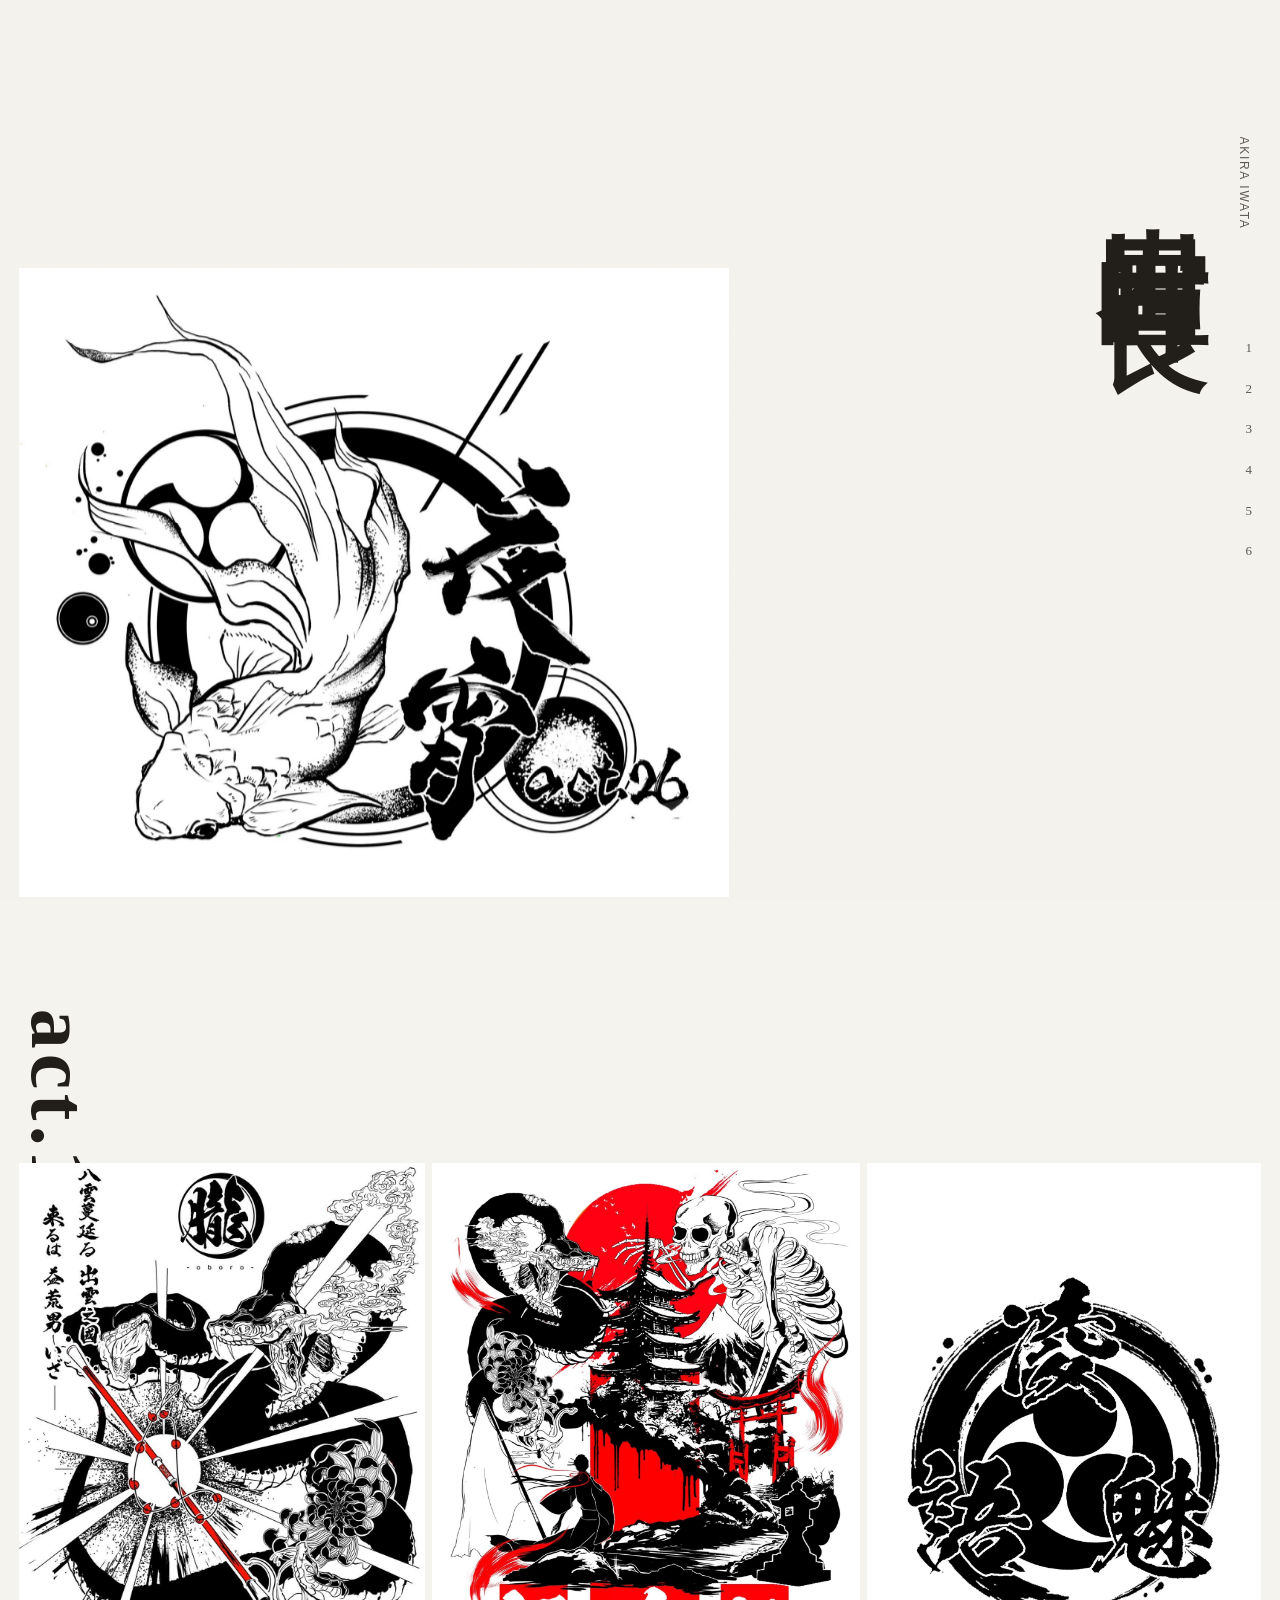
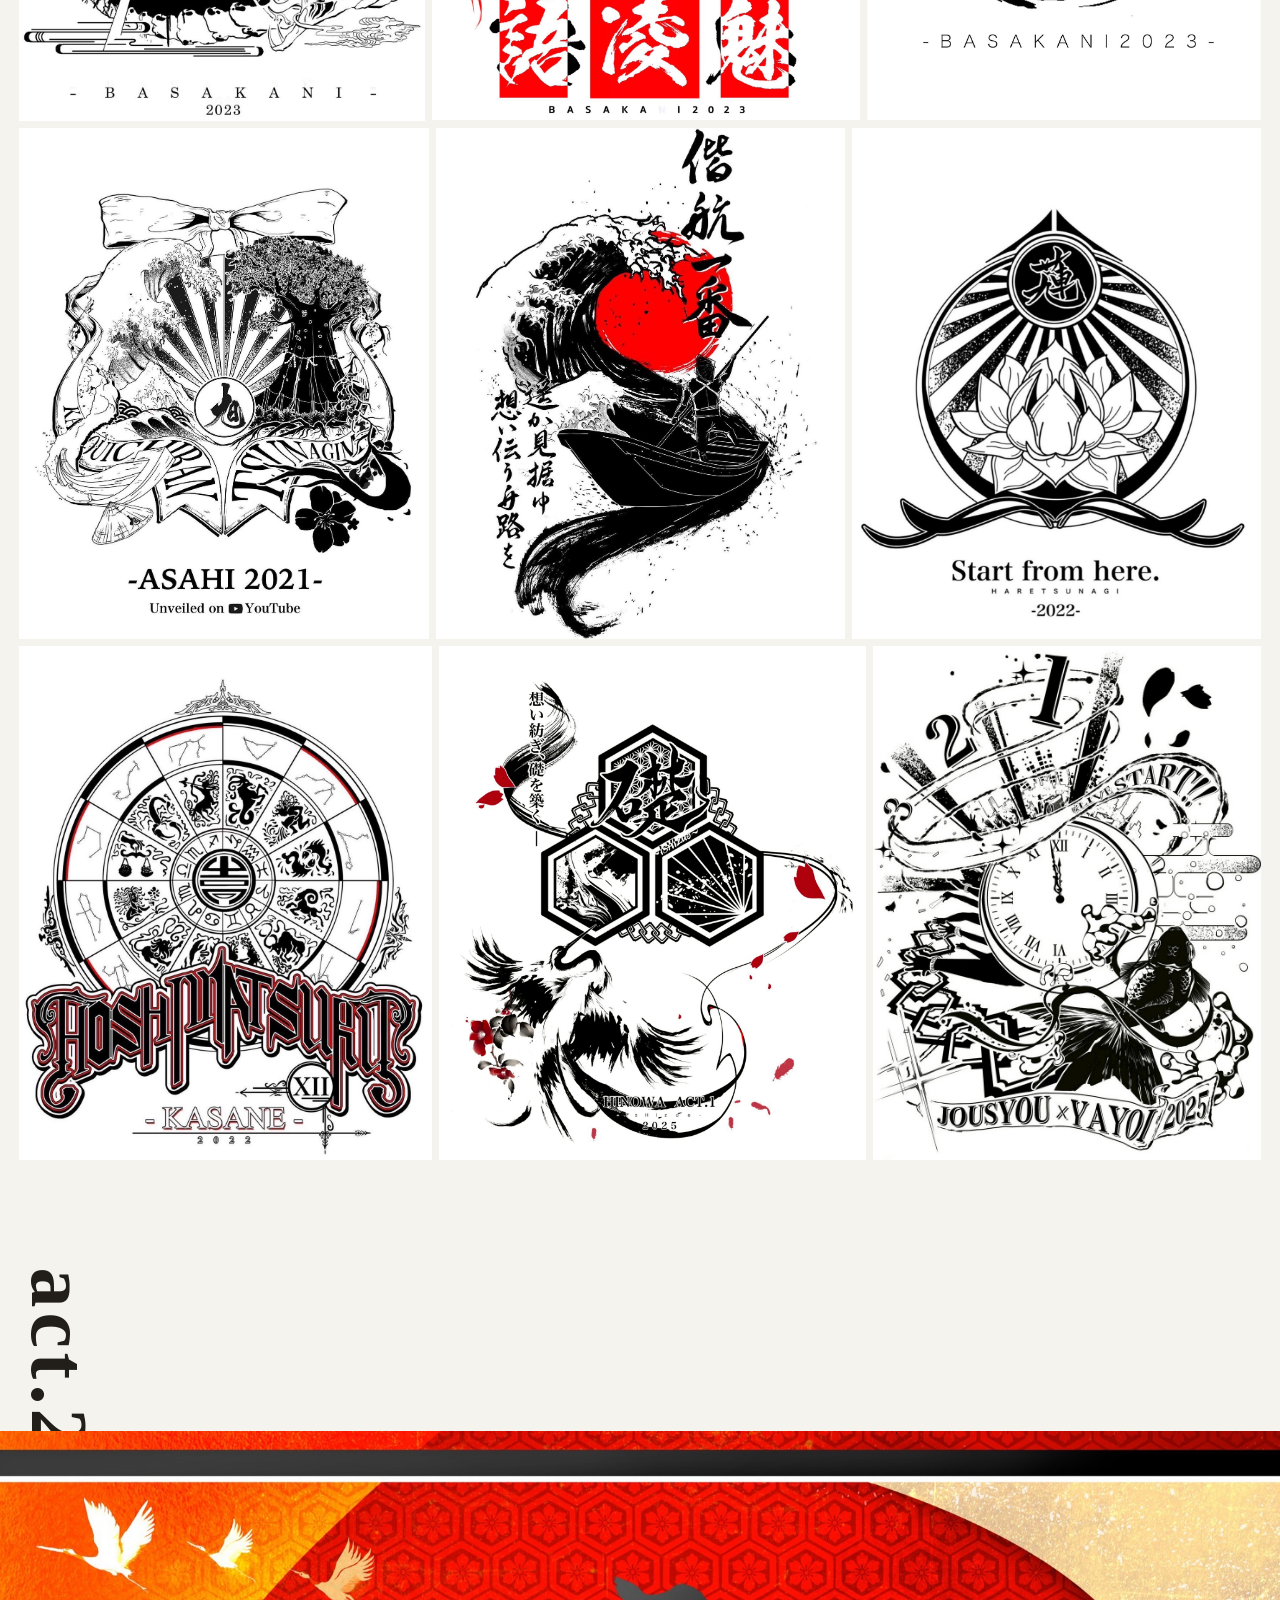
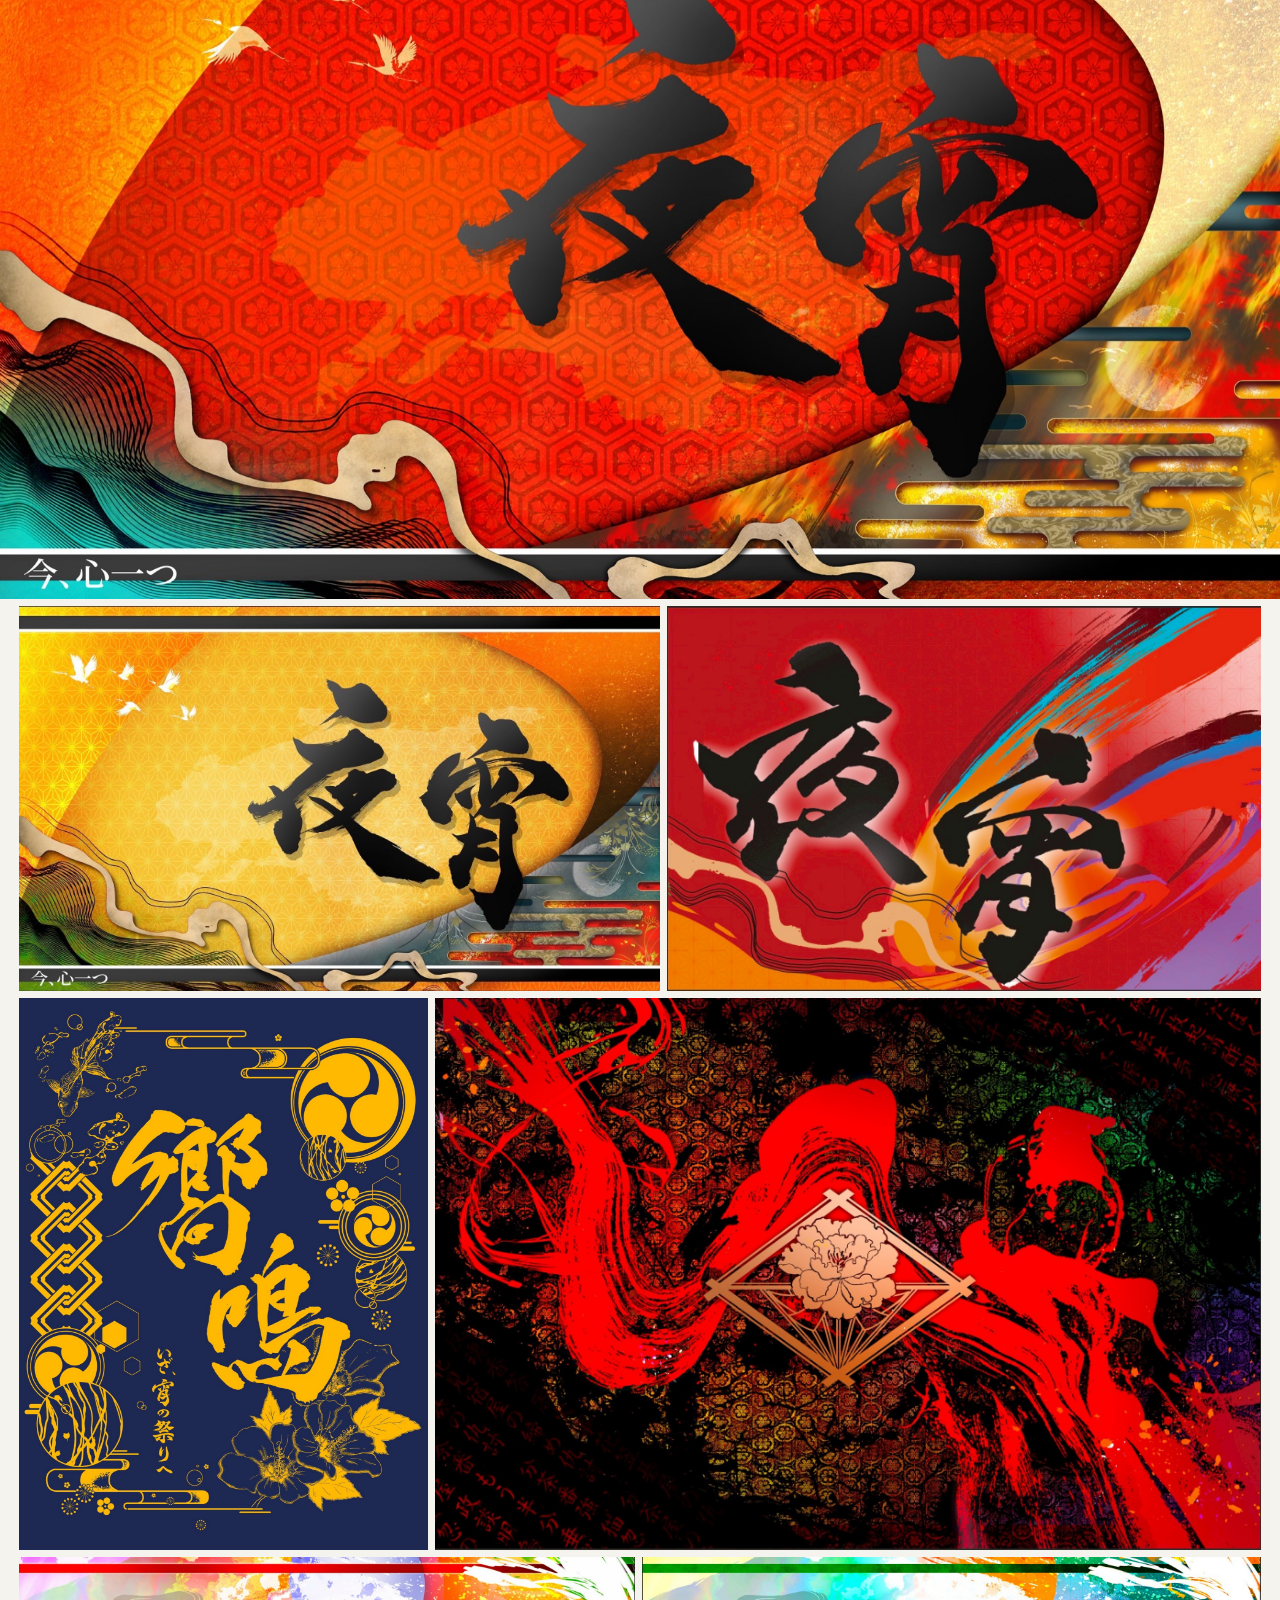
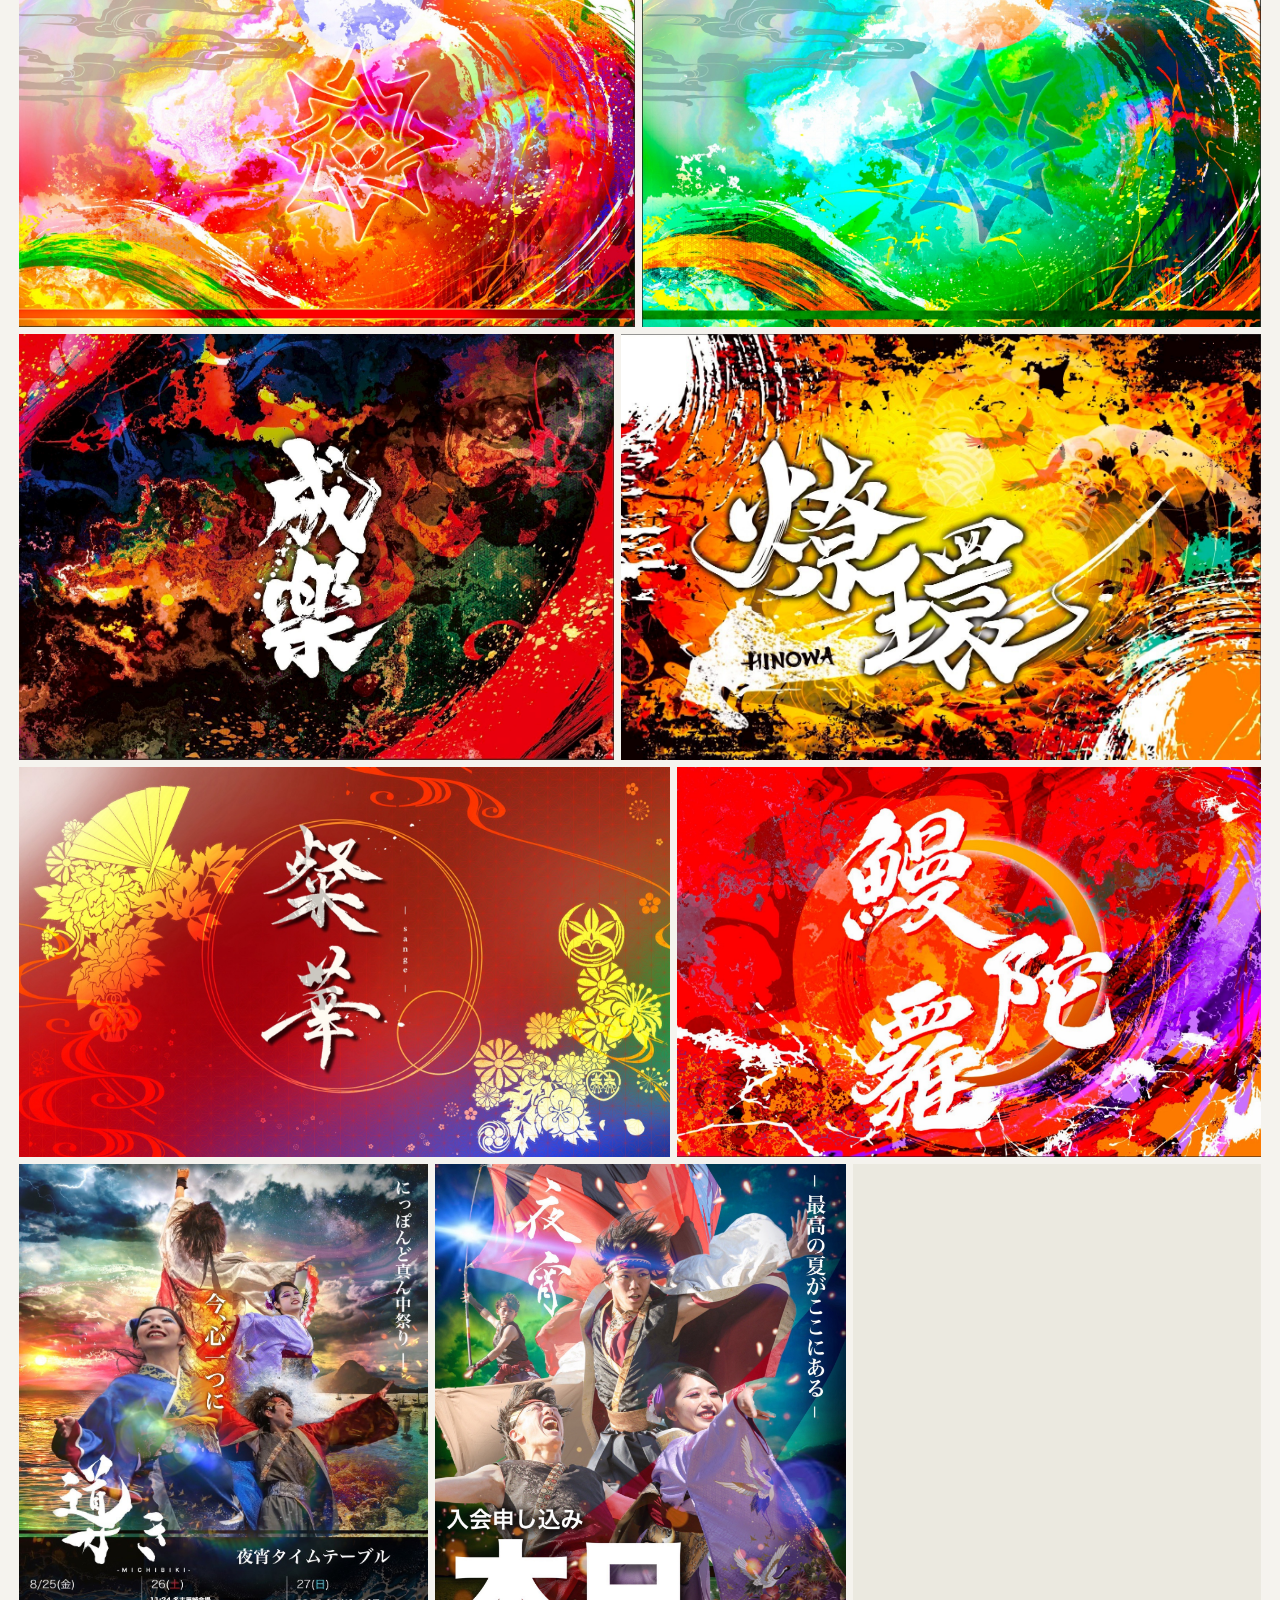
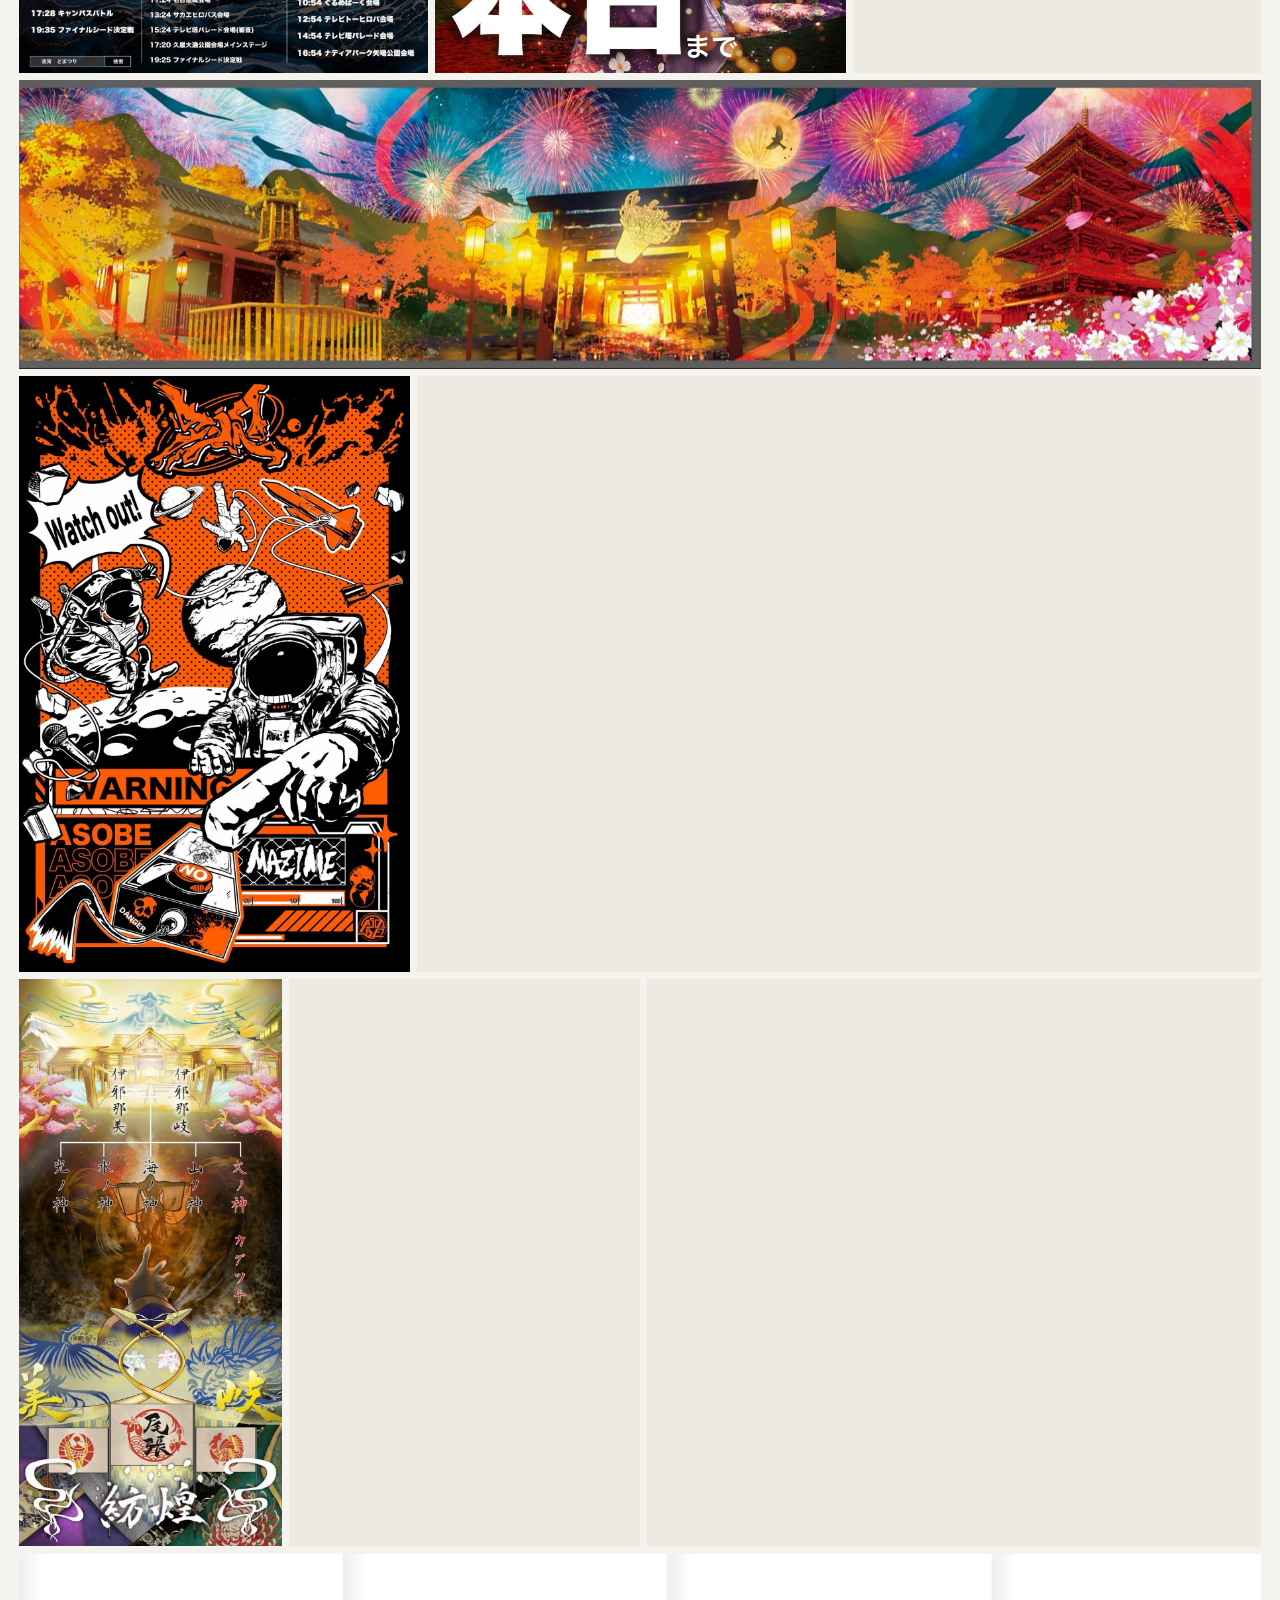
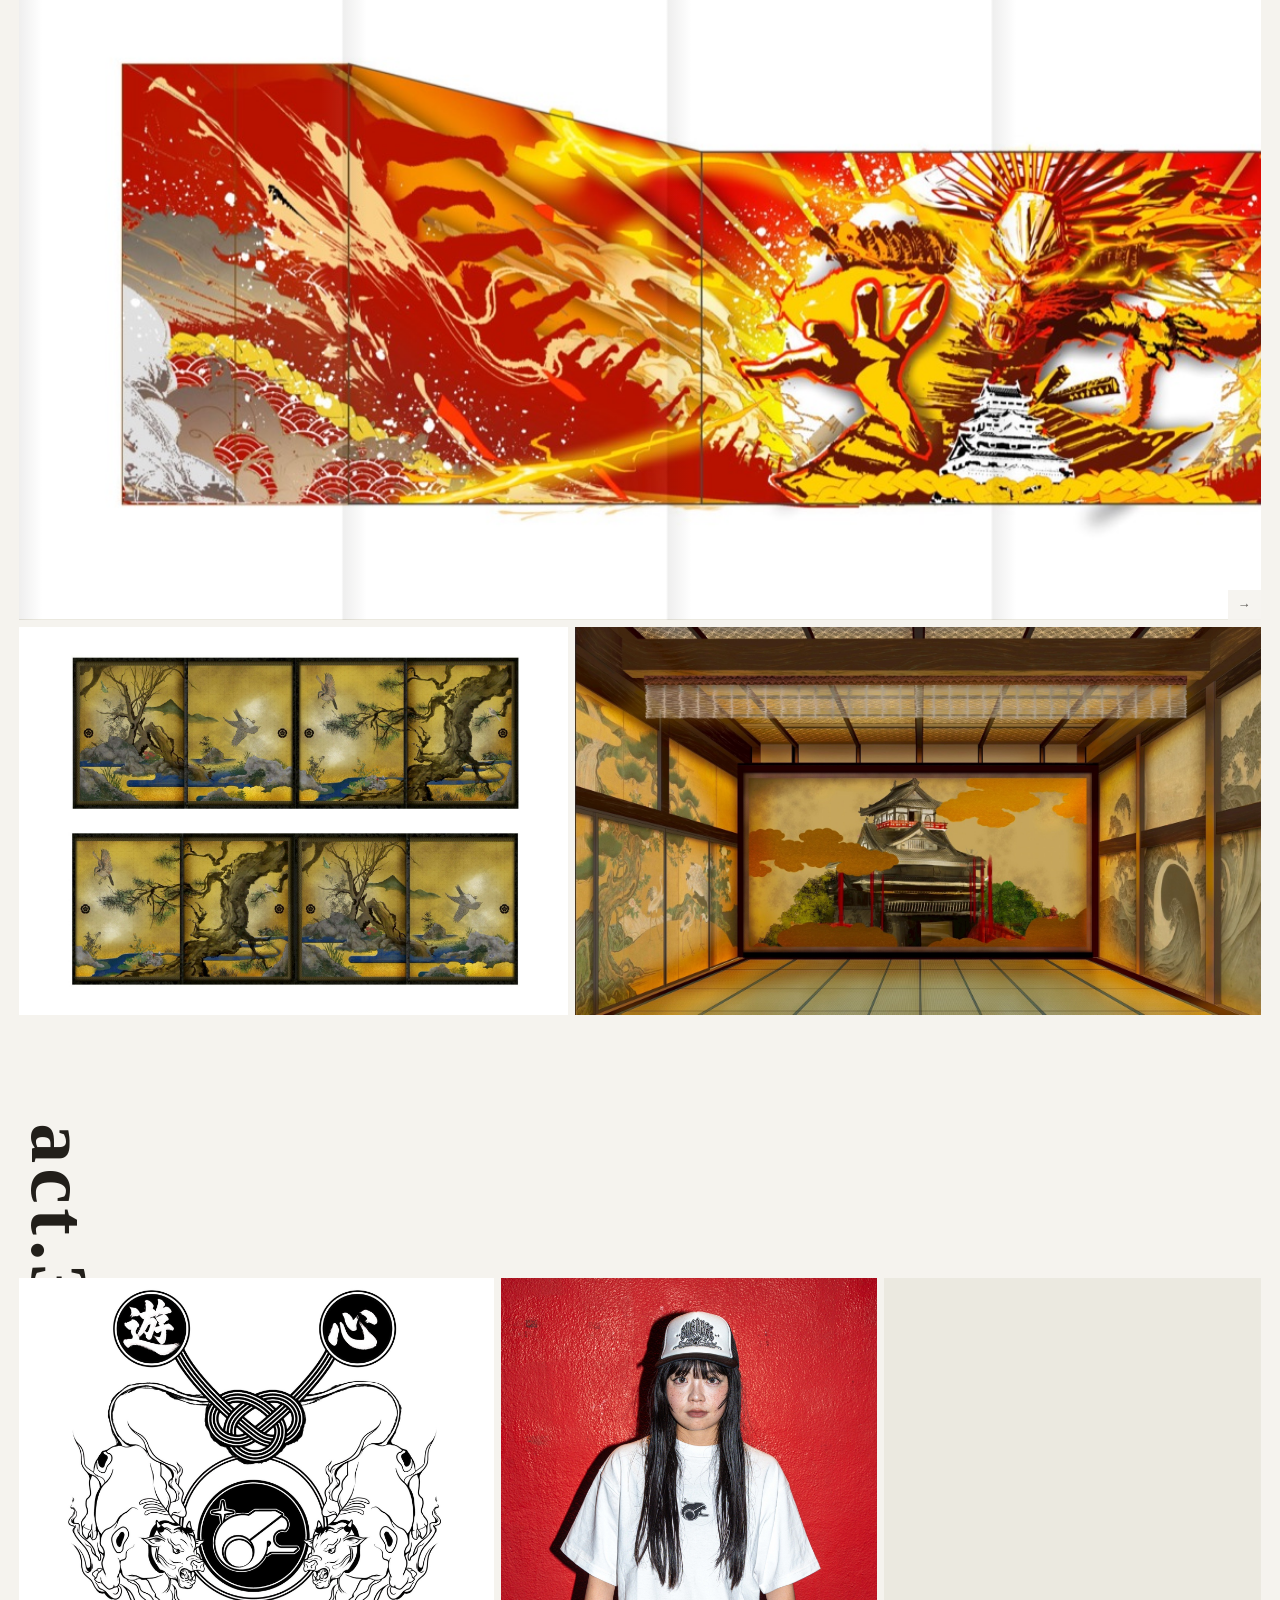
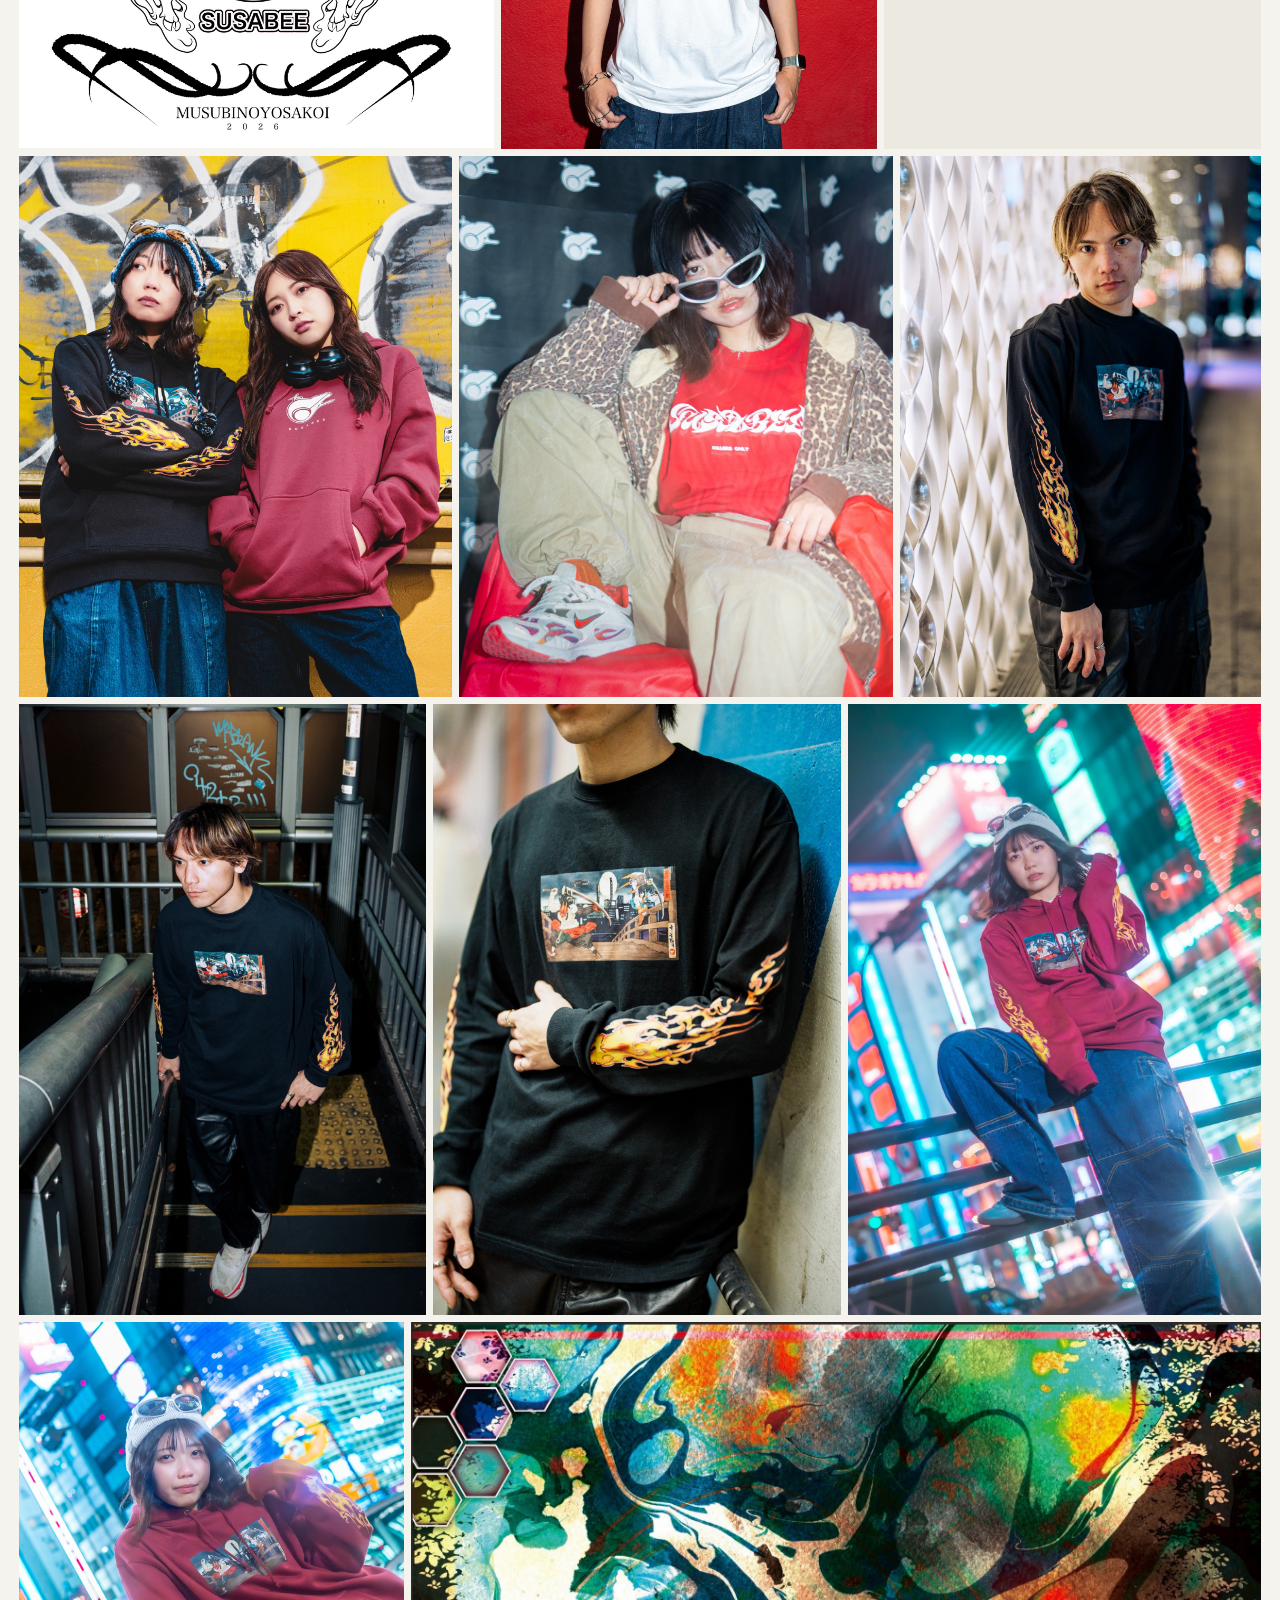
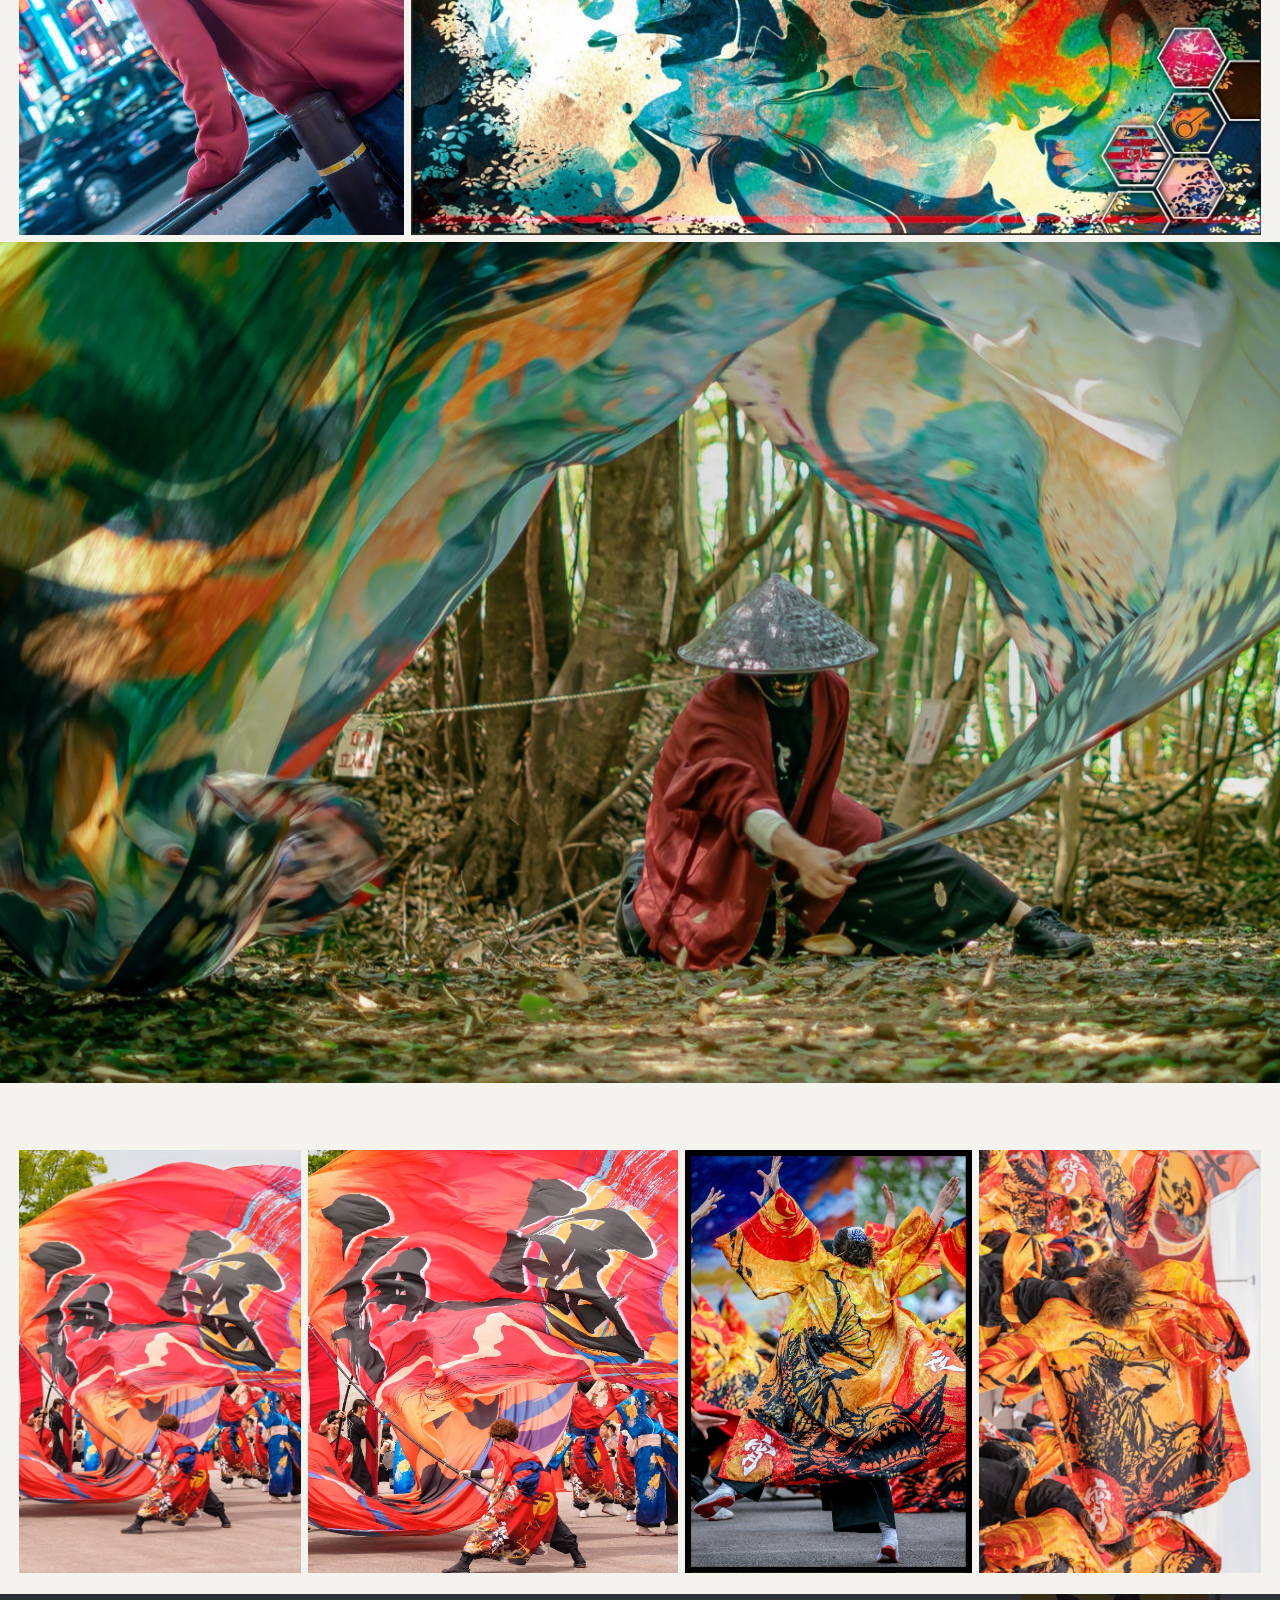
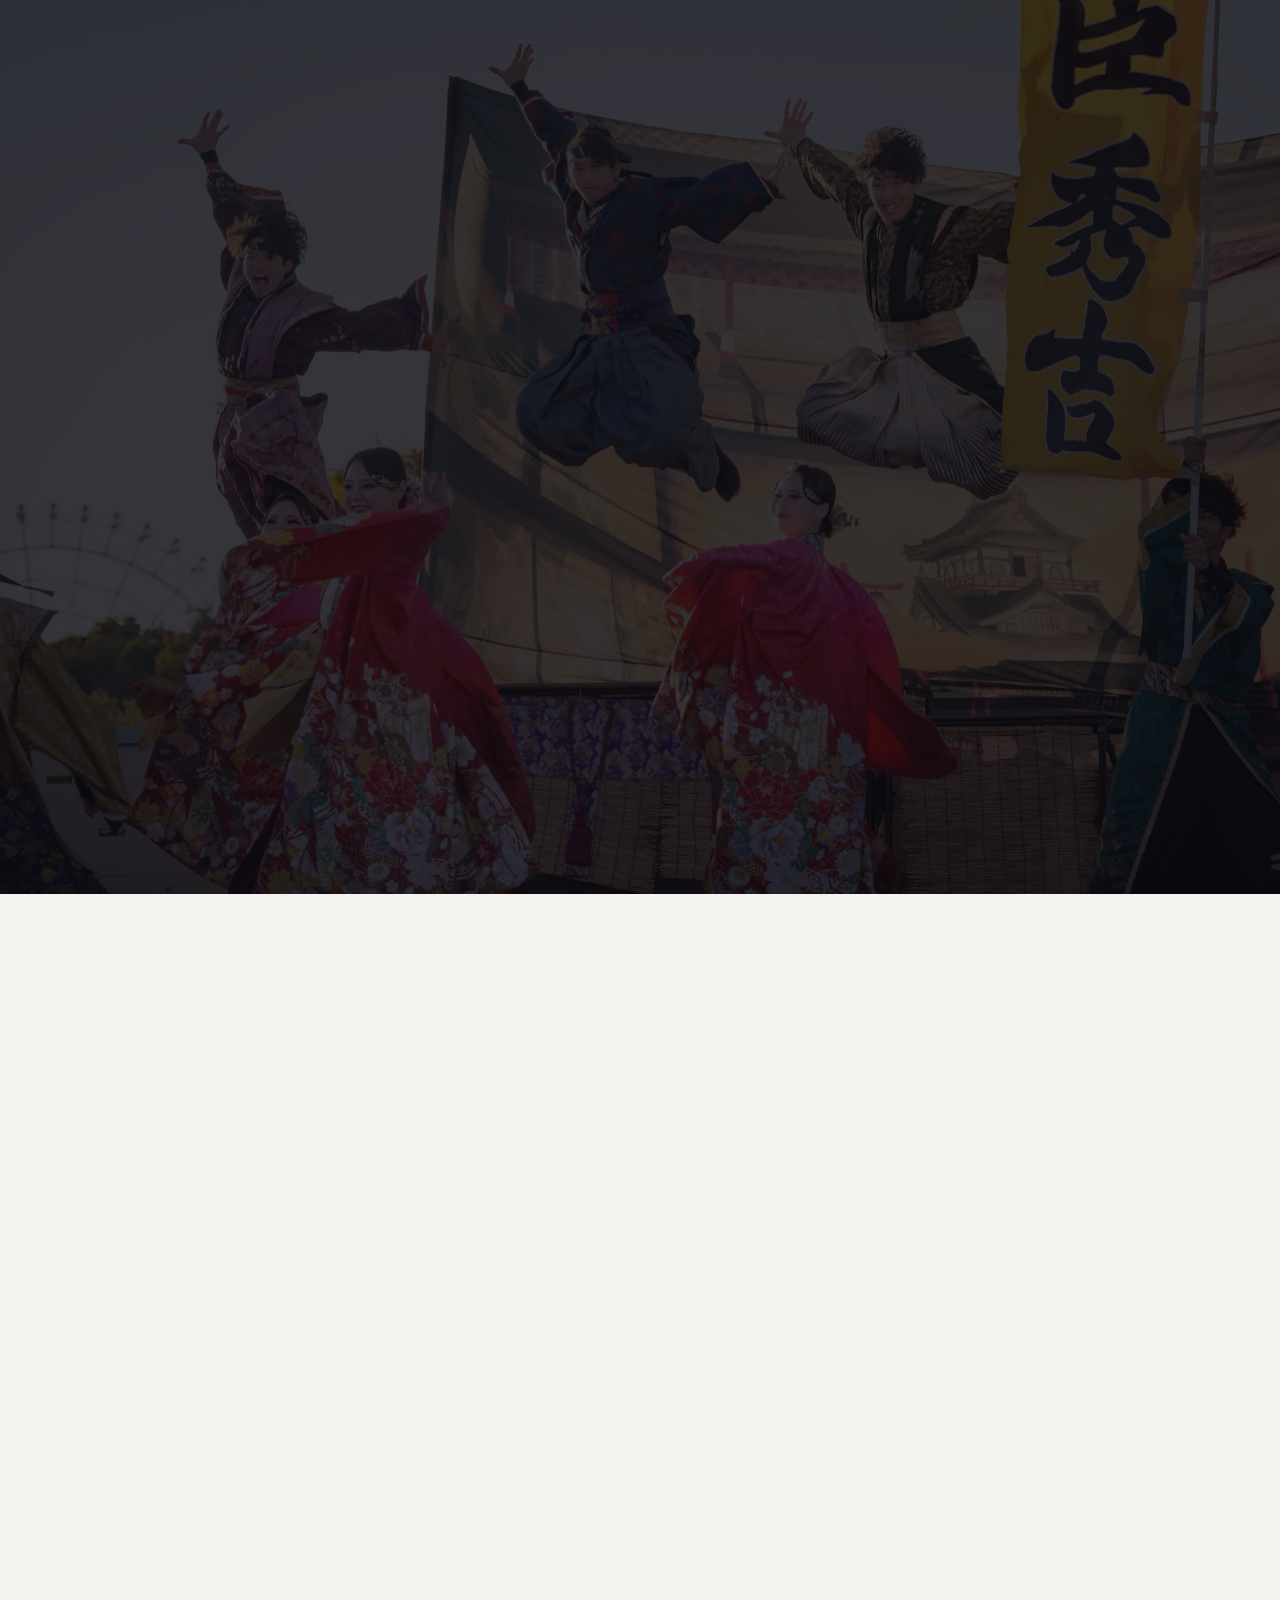
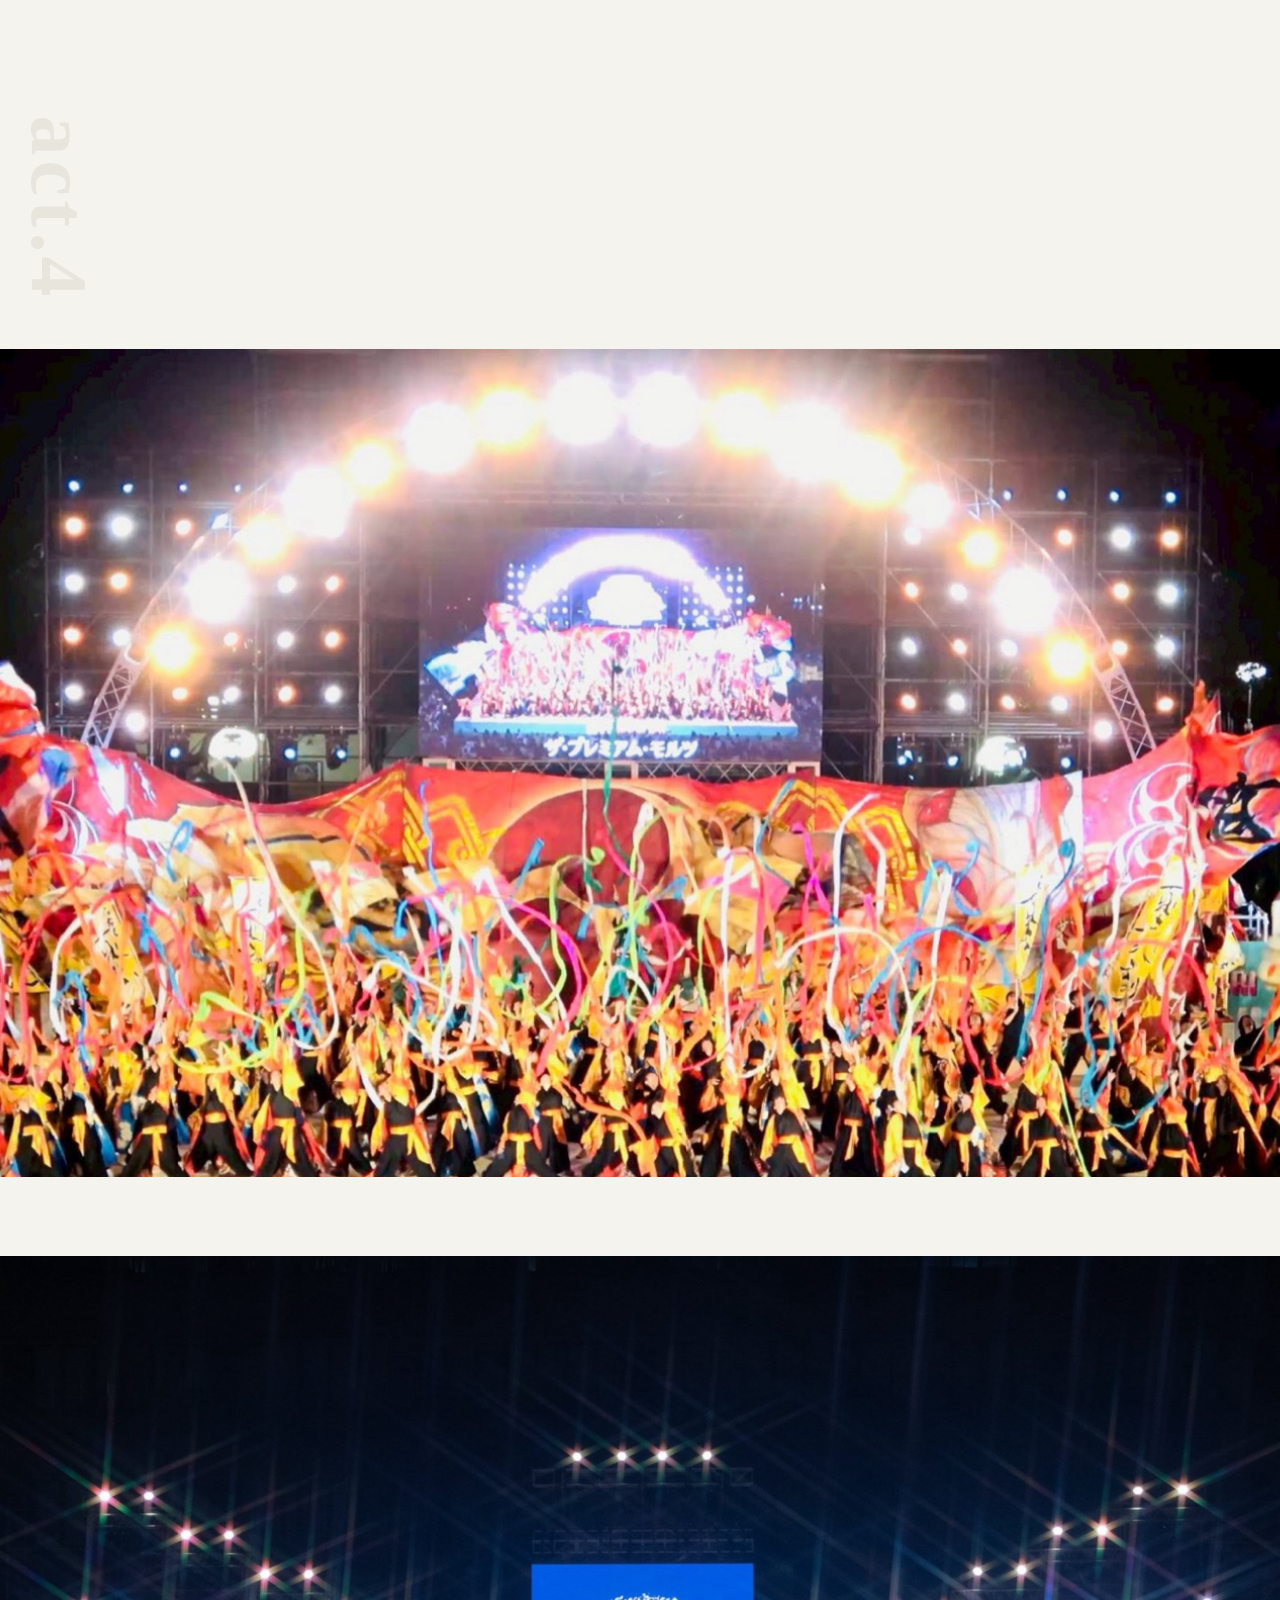
==== commit 0730748f: "act.5をprofile・プロフィール写真をNo.061へ、act.6をgalleryに変更 Co-Authored-By: Claude Fable 5 <noreply@anthropic.co" ====
--- a/index.html
+++ b/index.html
@@ -21,8 +21,8 @@
   <a href="#act2" aria-label="act.2">2</a>
   <a href="#act3" aria-label="act.3">3</a>
   <a href="#act4" aria-label="act.4">4</a>
-  <a href="#act5" aria-label="act.5">5</a>
-  <a href="#act6" aria-label="act.6">6</a>
+  <a href="#act5" aria-label="profile">5</a>
+  <a href="#act6" aria-label="gallery">6</a>
 </nav>
 
 <!-- ═══ 表紙 ═══ -->
@@ -429,12 +429,12 @@
 <section class="act shirusu" id="act5" data-theme="paper" data-actzone="paper">
   <div class="spine">
     <div class="act__head">
-      <h2 class="maku-title" data-maku data-px="-0.04">act.5</h2>
+      <h2 class="maku-title" data-maku data-px="-0.04">profile</h2>
     </div>
     <div class="shirusu__grid">
       <figure class="plate shirusu__photo" data-reveal>
-        <button type="button" data-lb="5th-001">
-          <img src="img/works/5th-001.jpg" alt="法被姿でマイクを握り笑う岩田暉良のモノクロ写真" width="1800" height="1200" loading="lazy" decoding="async">
+        <button type="button" data-lb="ex-005">
+          <img src="img/works/ex-005.jpg" alt="緑の法被姿でステージから客席を指す岩田暉良" width="1057" height="1264" loading="lazy" decoding="async">
         </button>
       </figure>
       <div data-reveal>
@@ -464,7 +464,7 @@
 <section class="act kura" id="act6" data-theme="paper" data-actzone="paper">
   <div class="spine">
     <div class="act__head">
-      <h2 class="maku-title" data-maku data-px="-0.04">act.6</h2>
+      <h2 class="maku-title" data-maku data-px="-0.04">gallery</h2>
     </div>
     <noscript><p>一覧の表示にはJavaScriptを使用します。画像は img/works/ フォルダから直接ご覧いただけます。</p></noscript>
     <div class="kura__grid" id="kura-grid"></div>
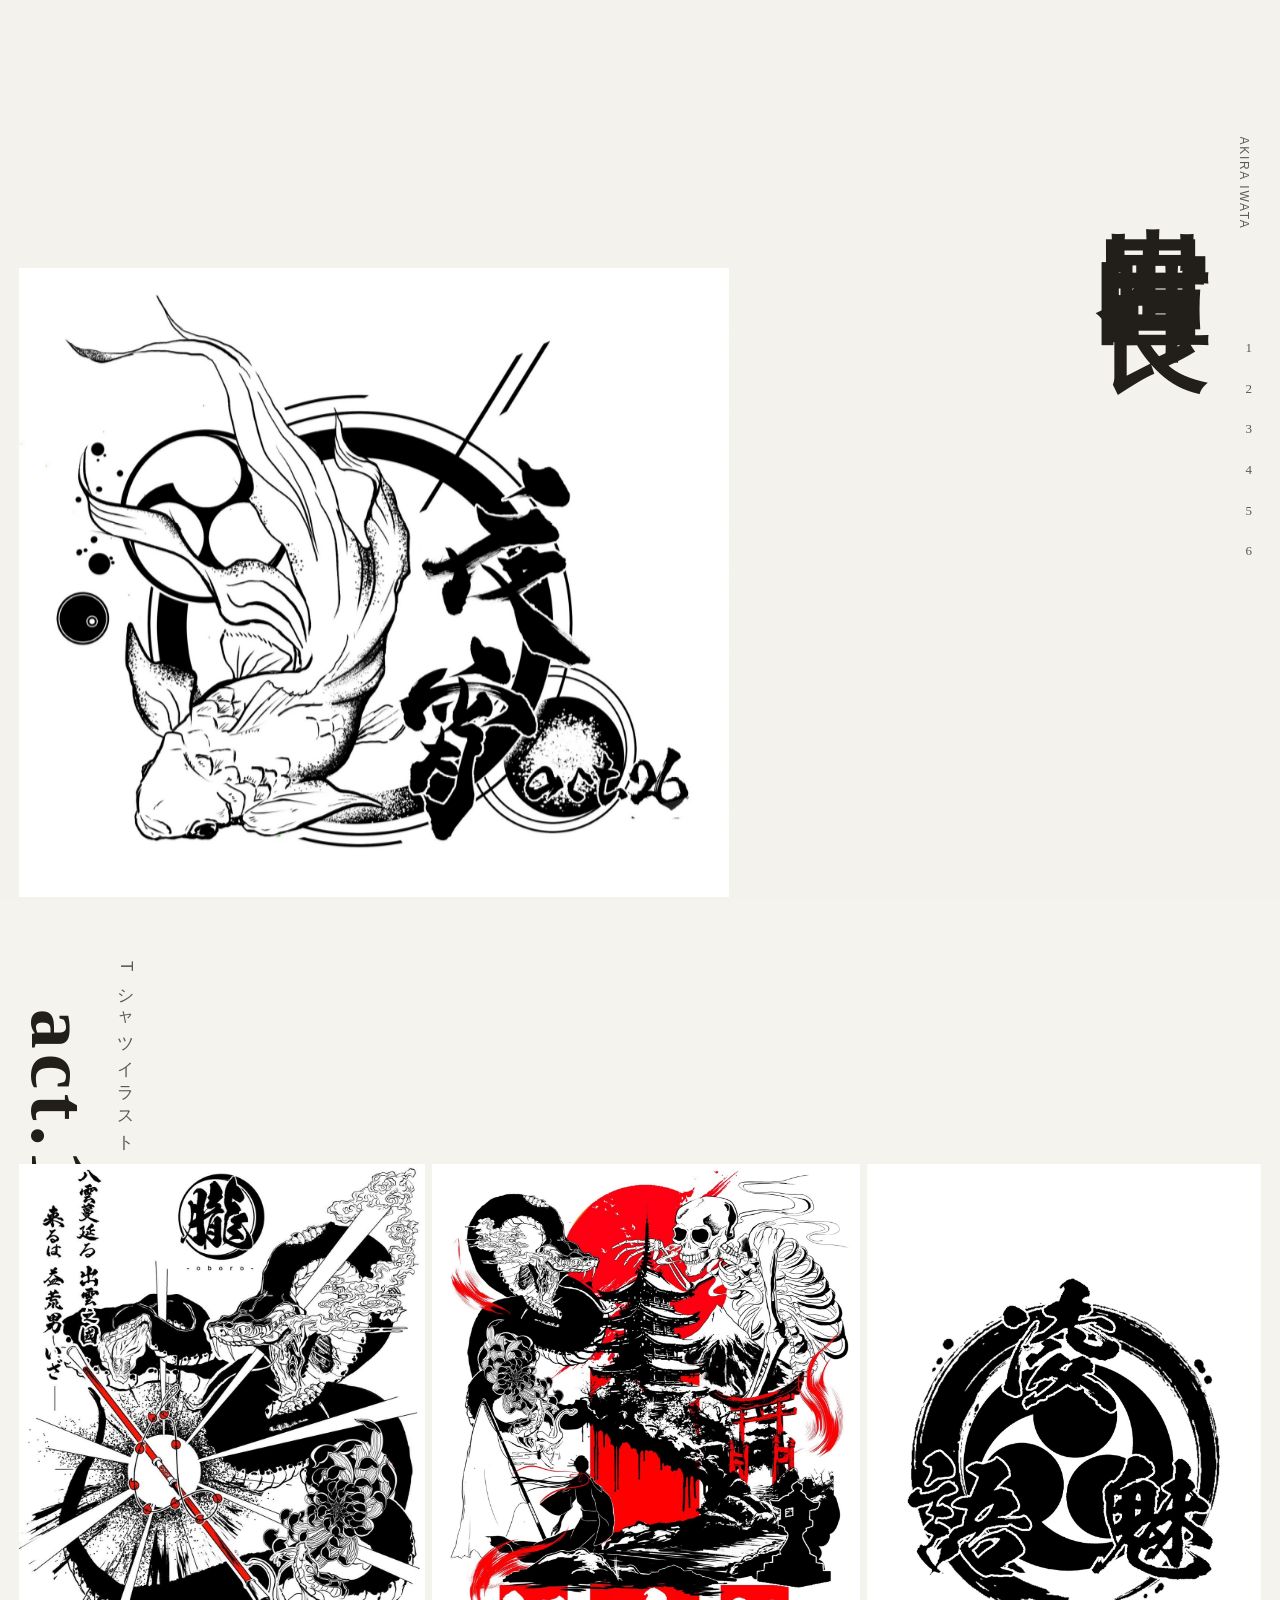
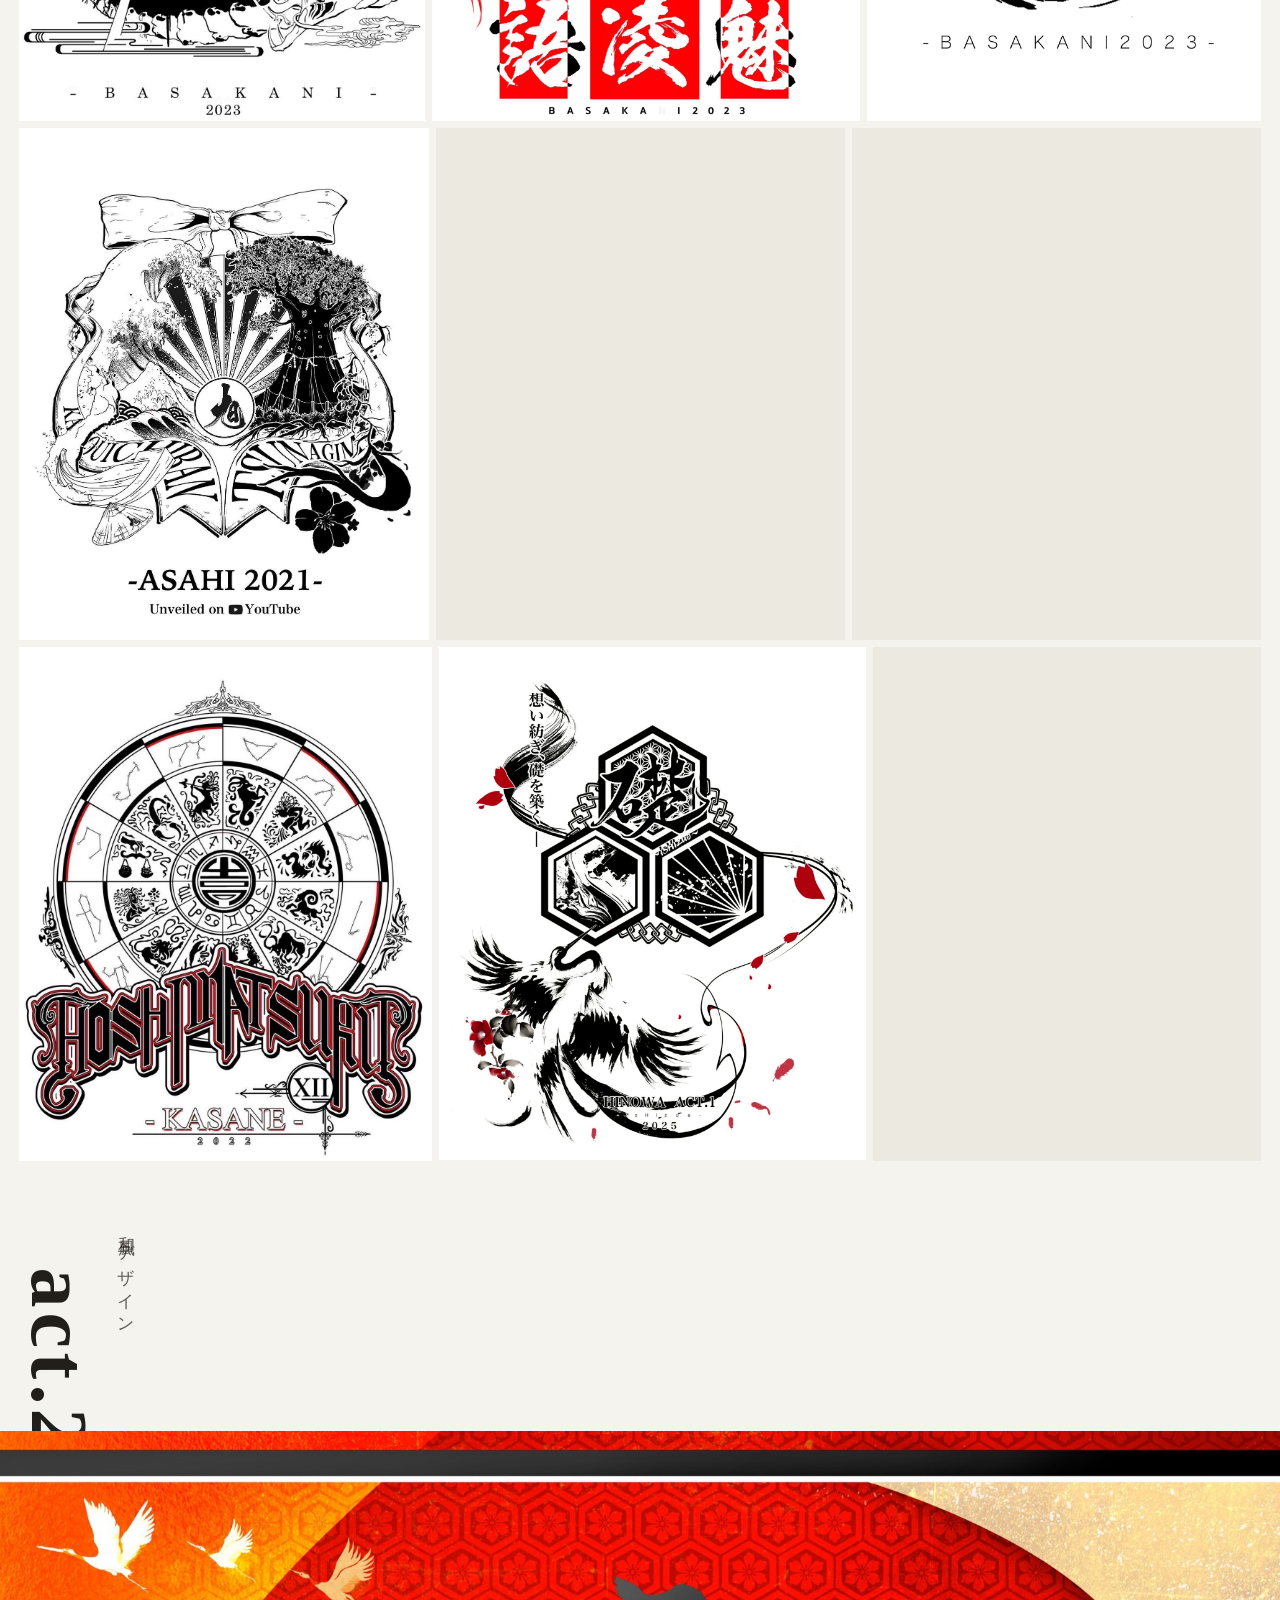
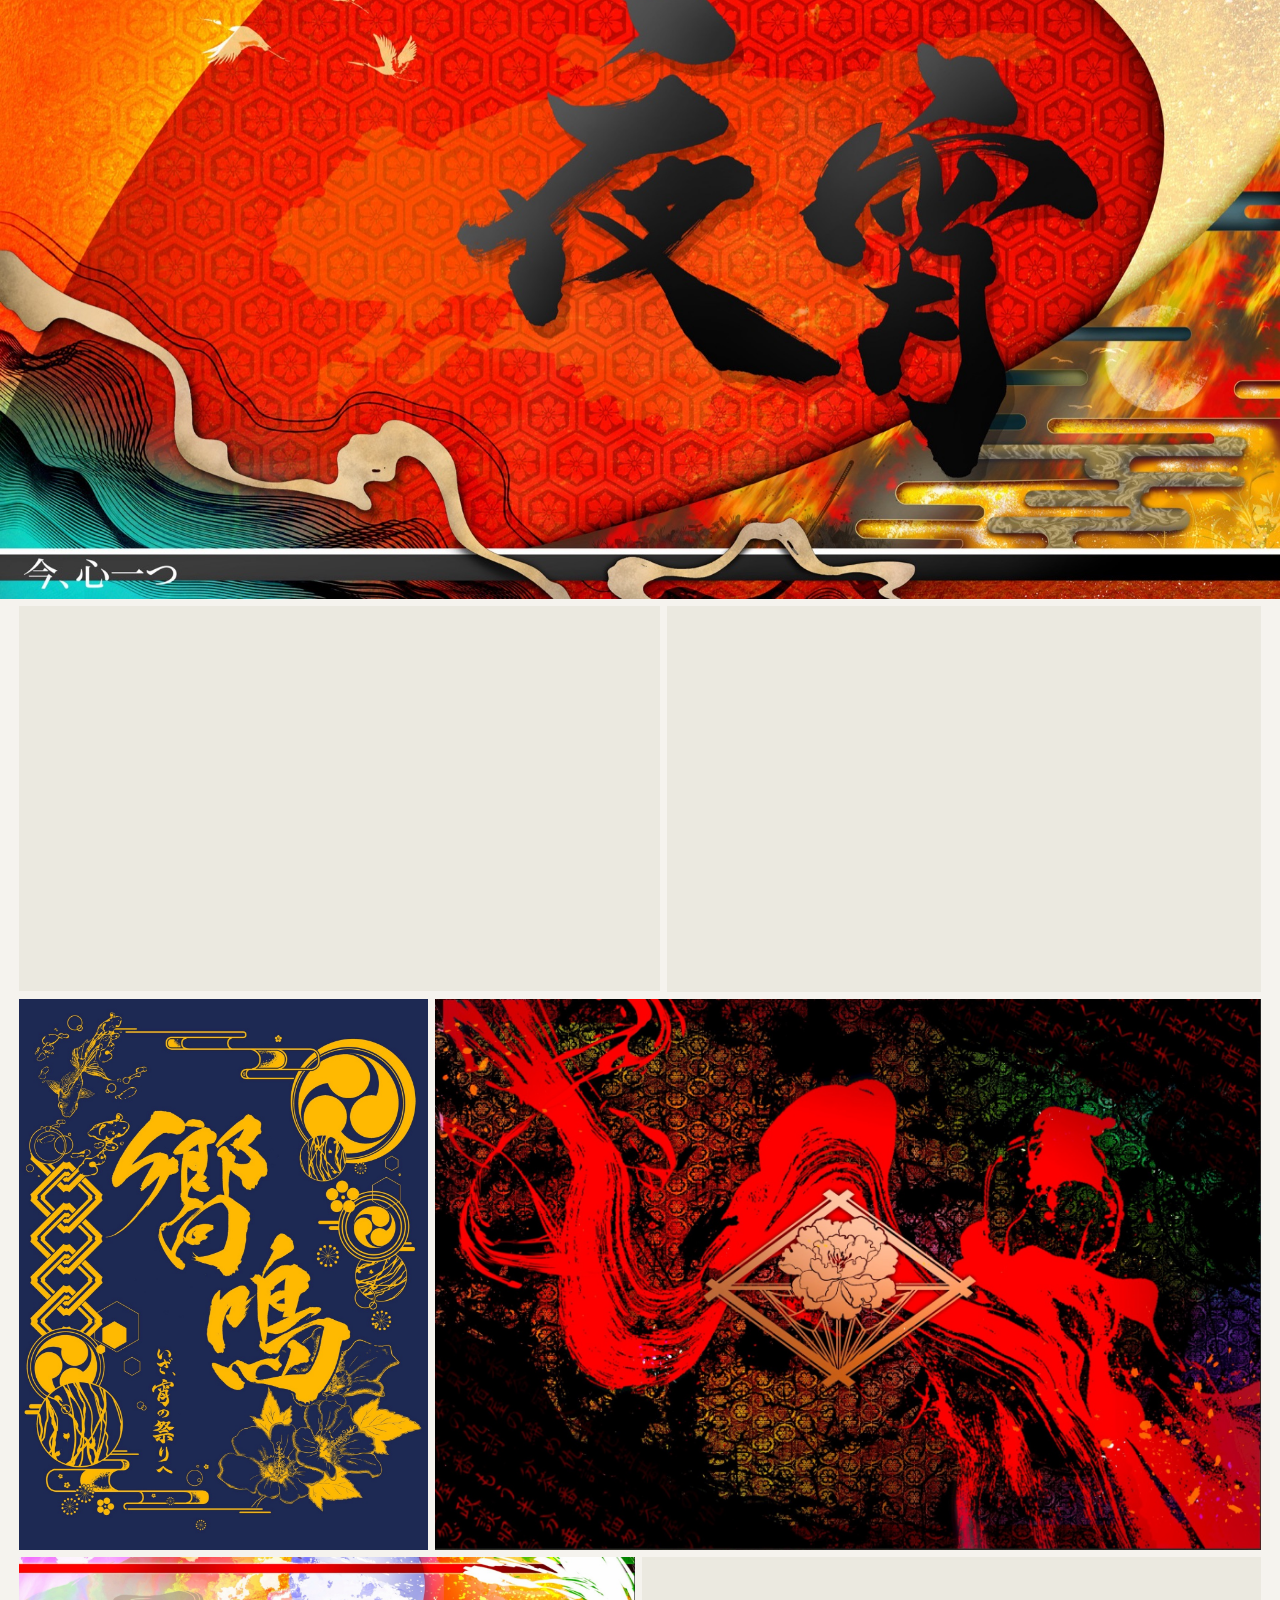
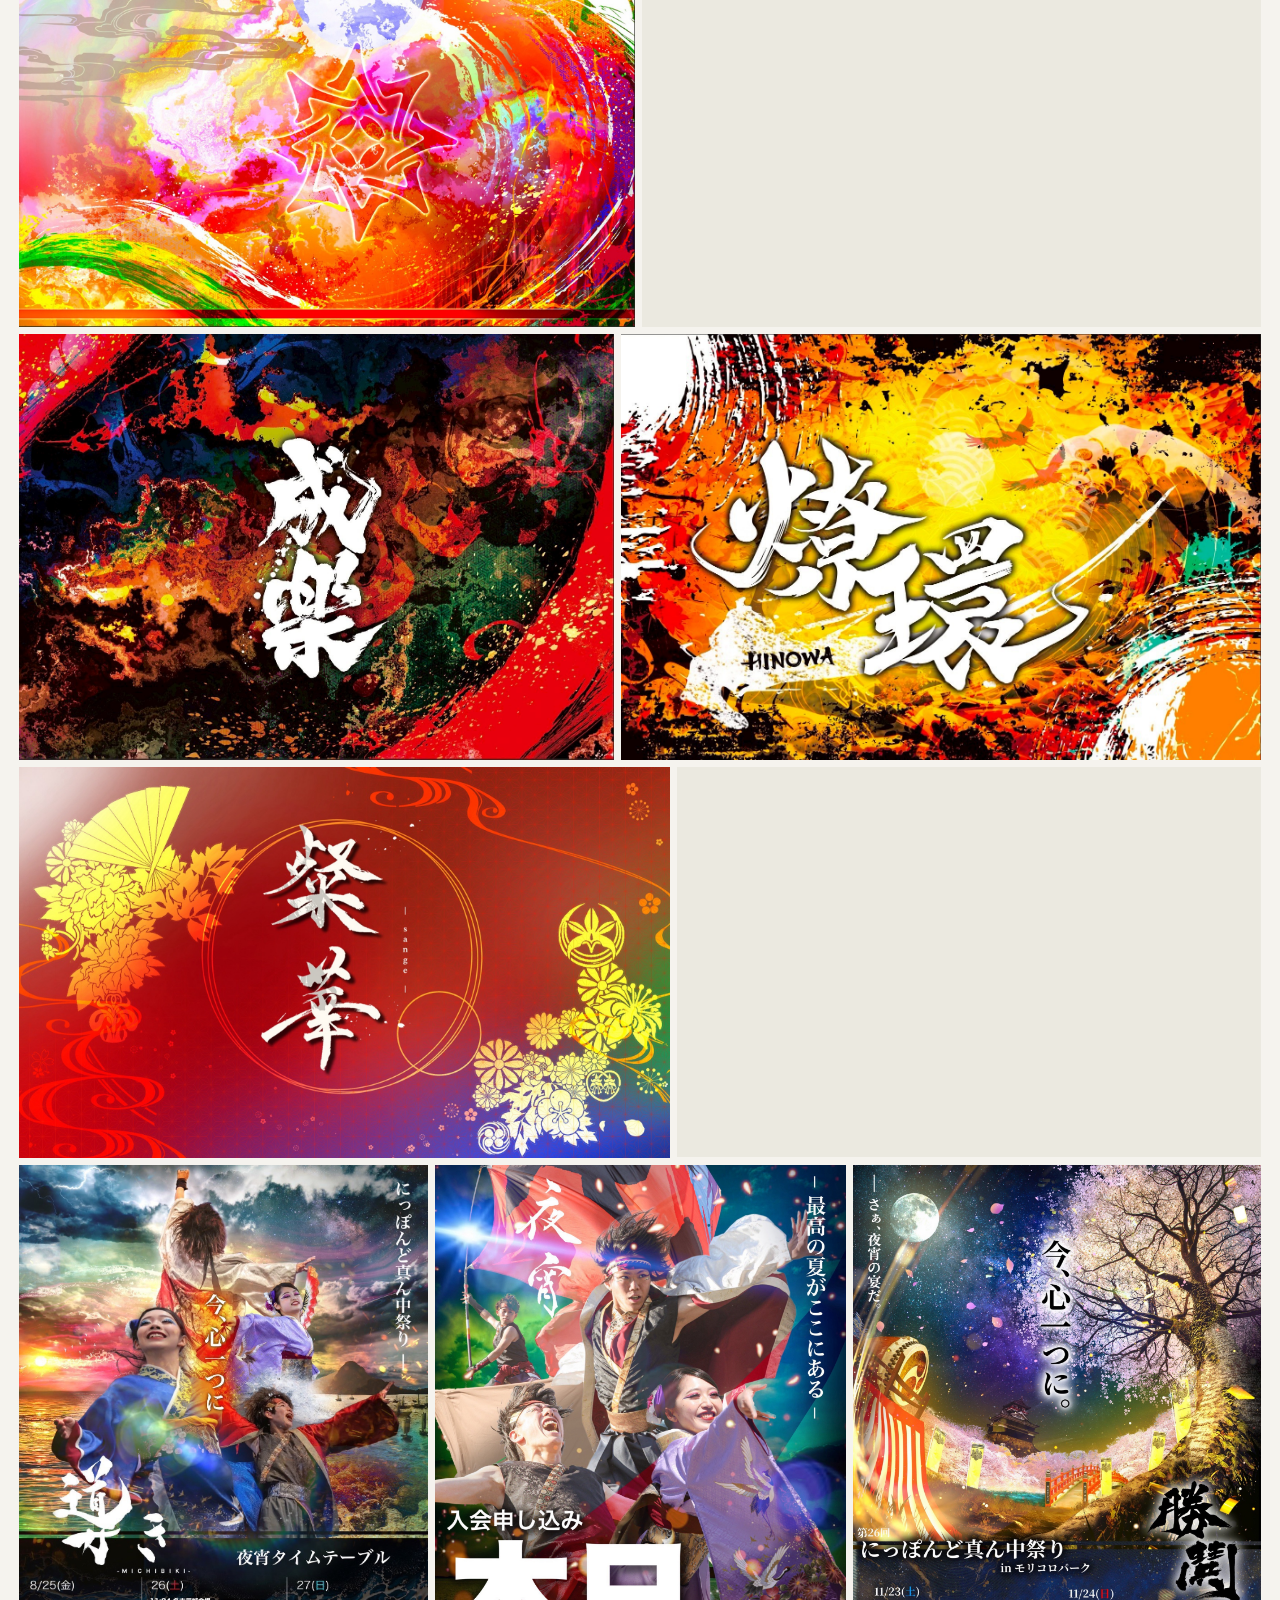
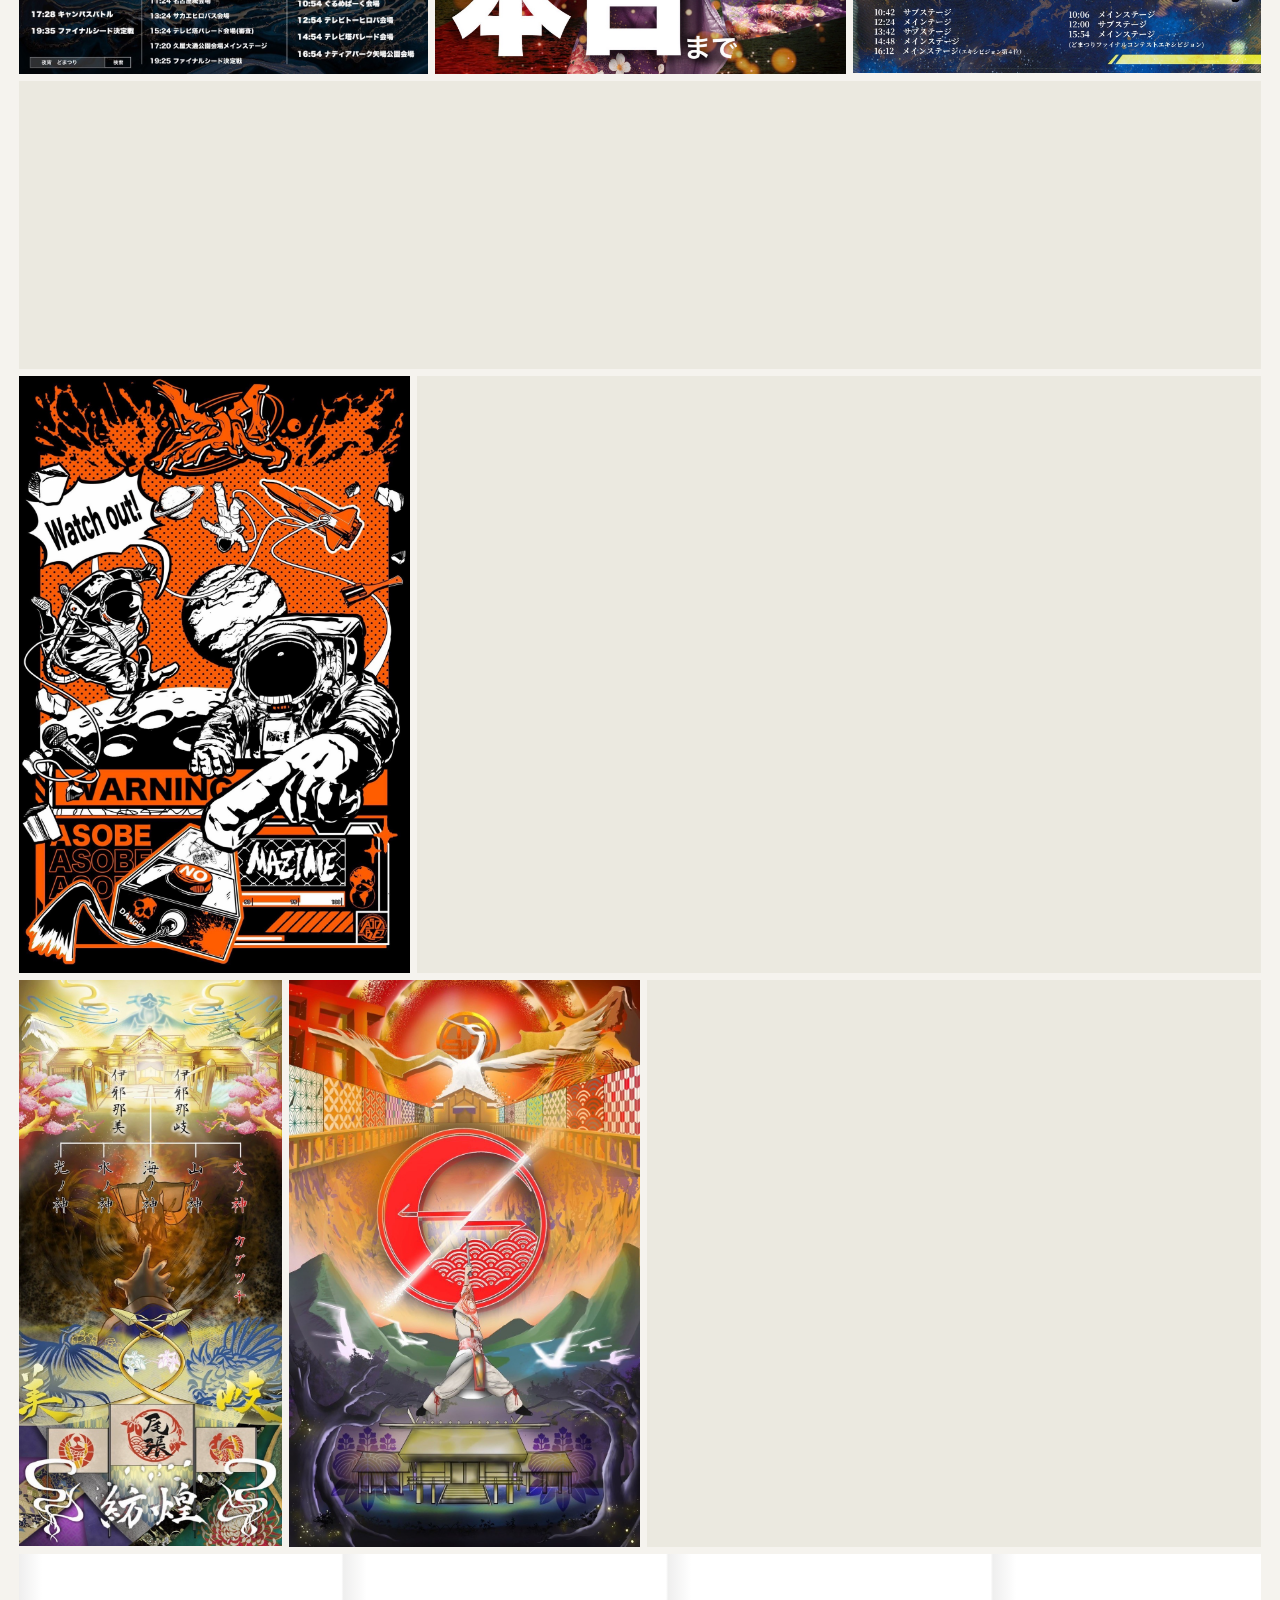
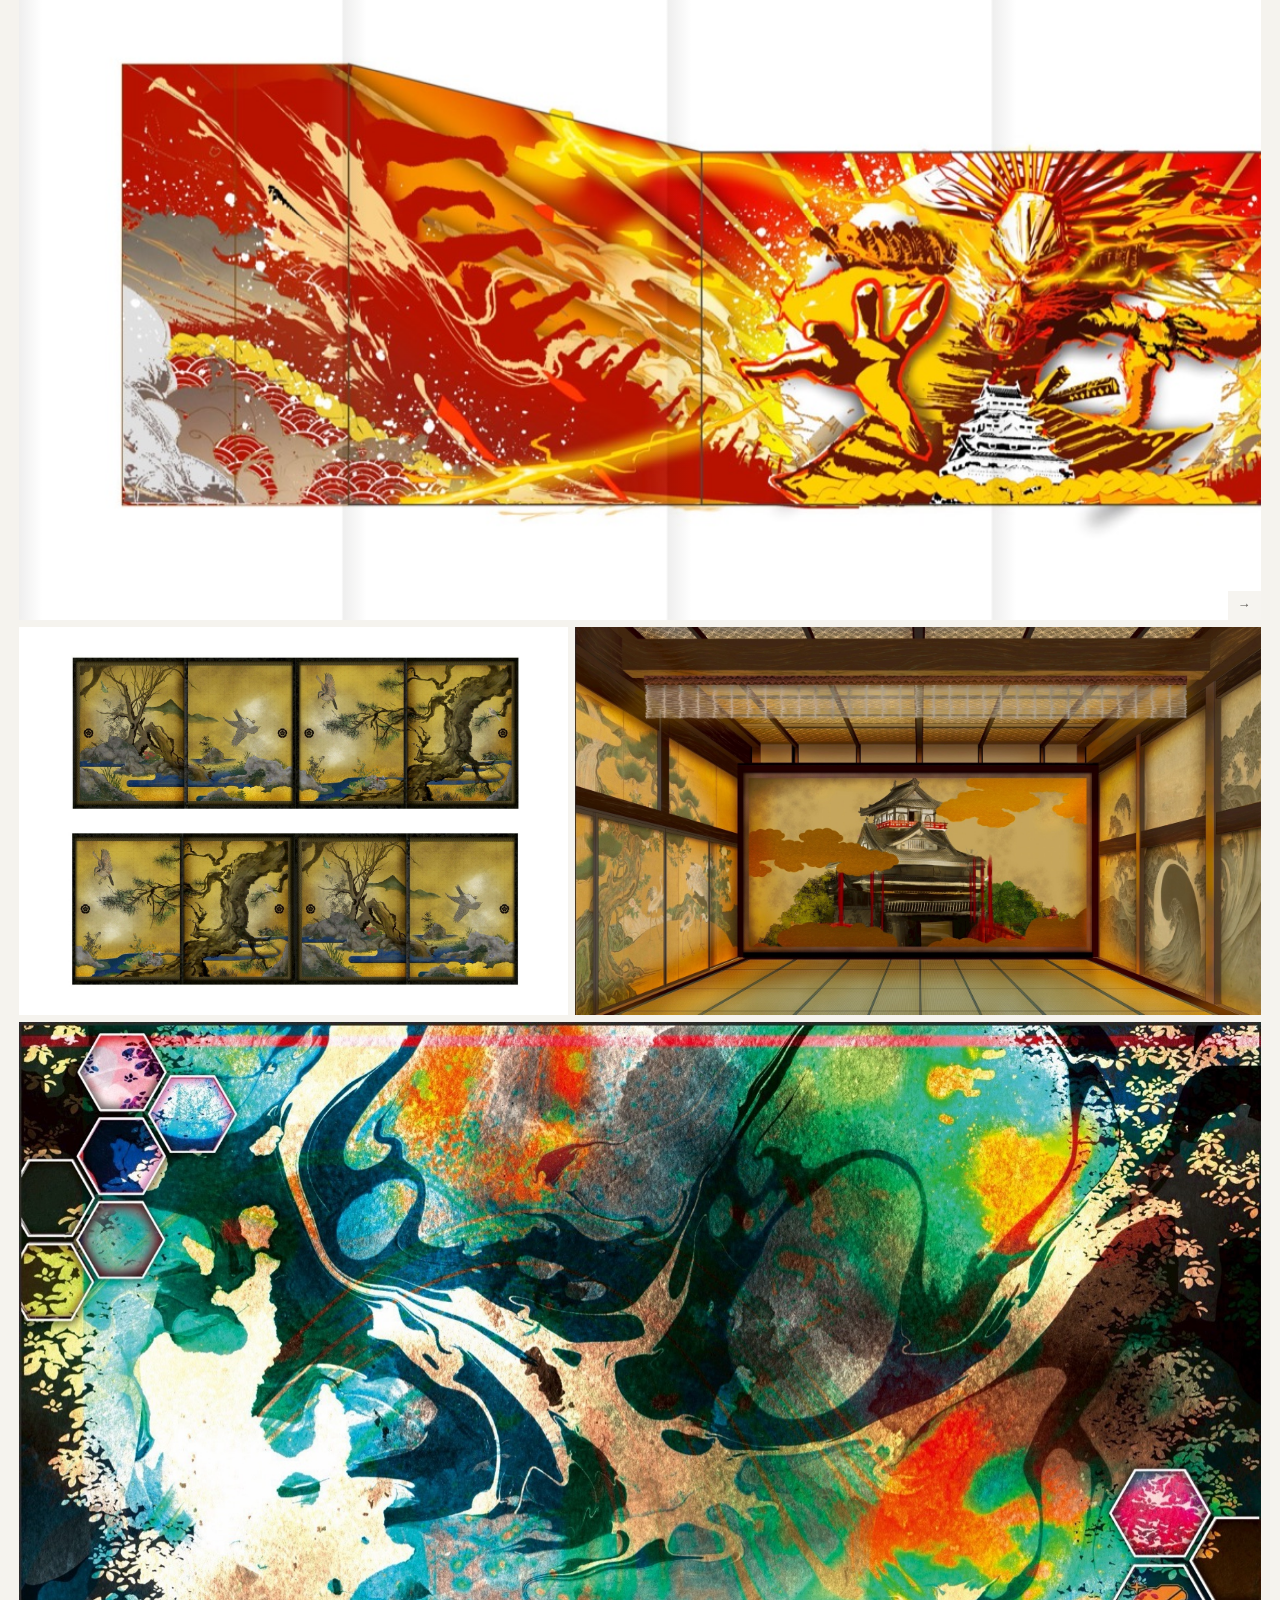
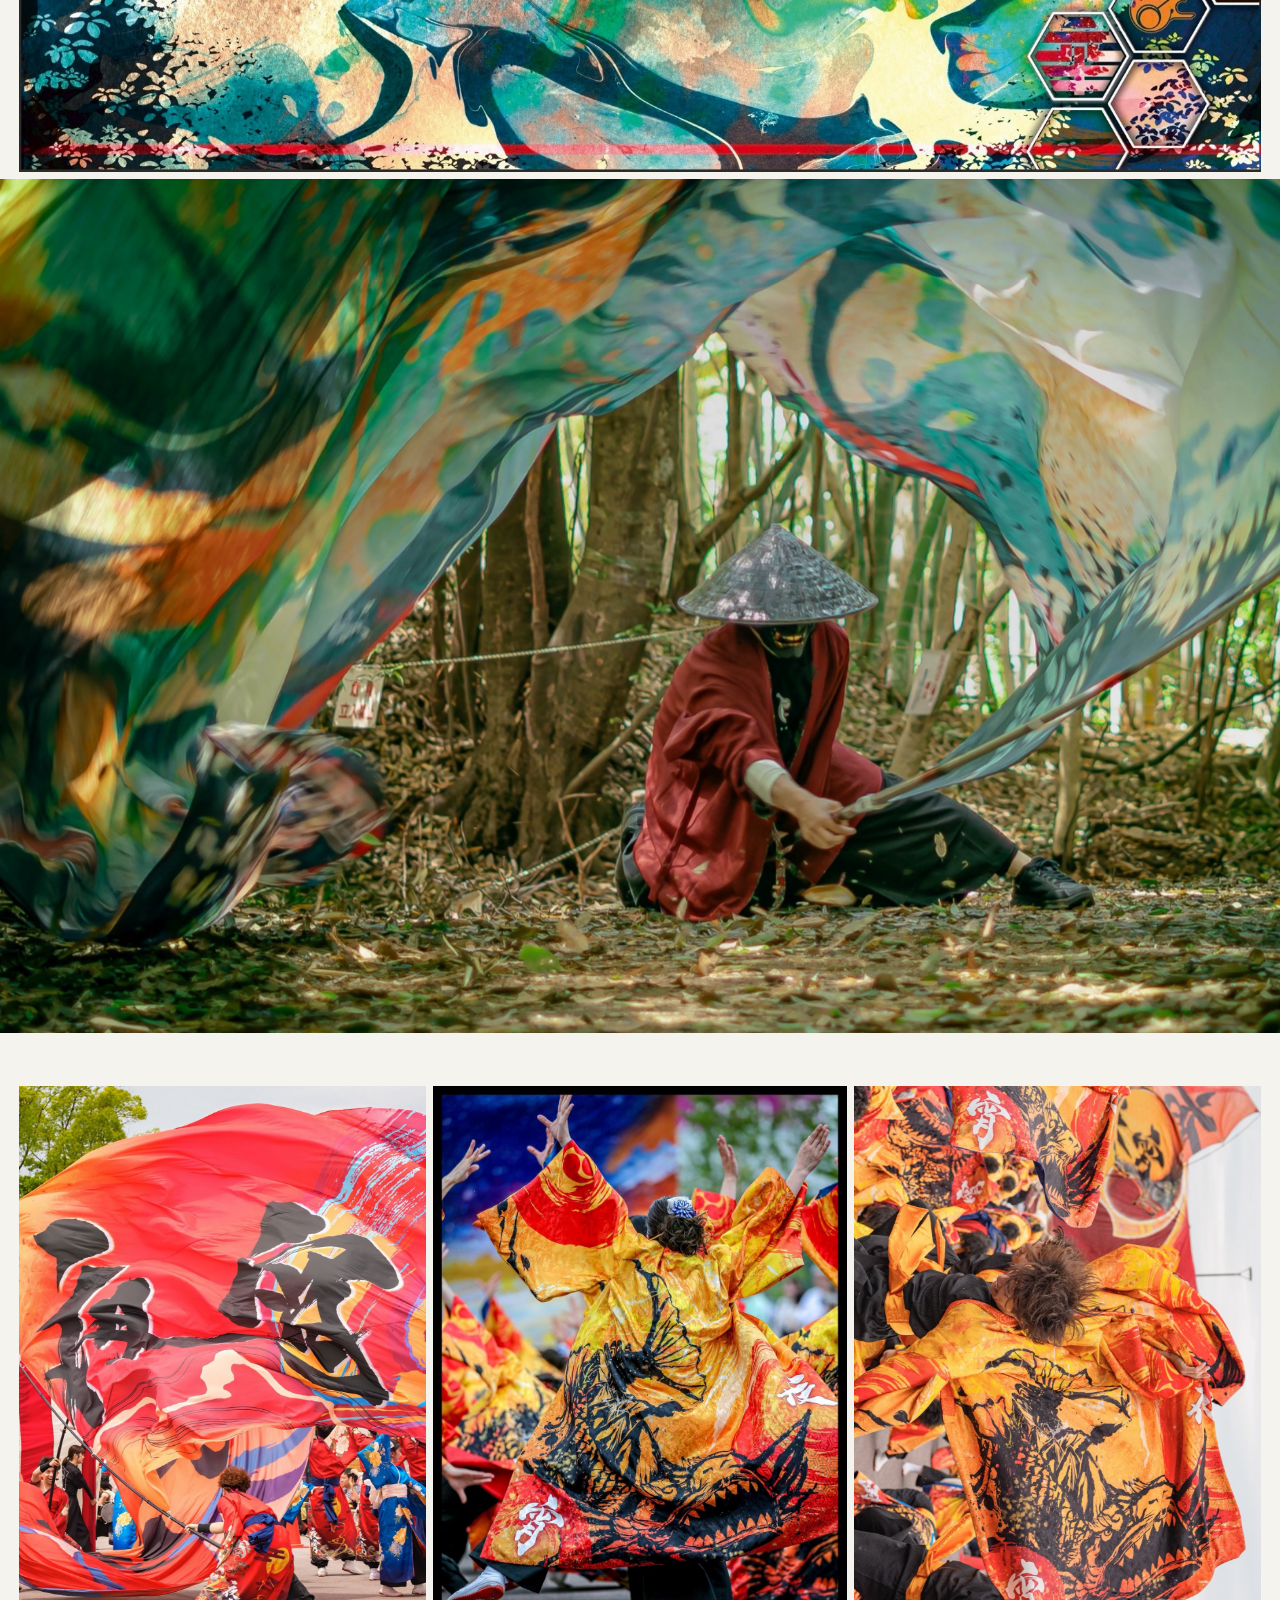
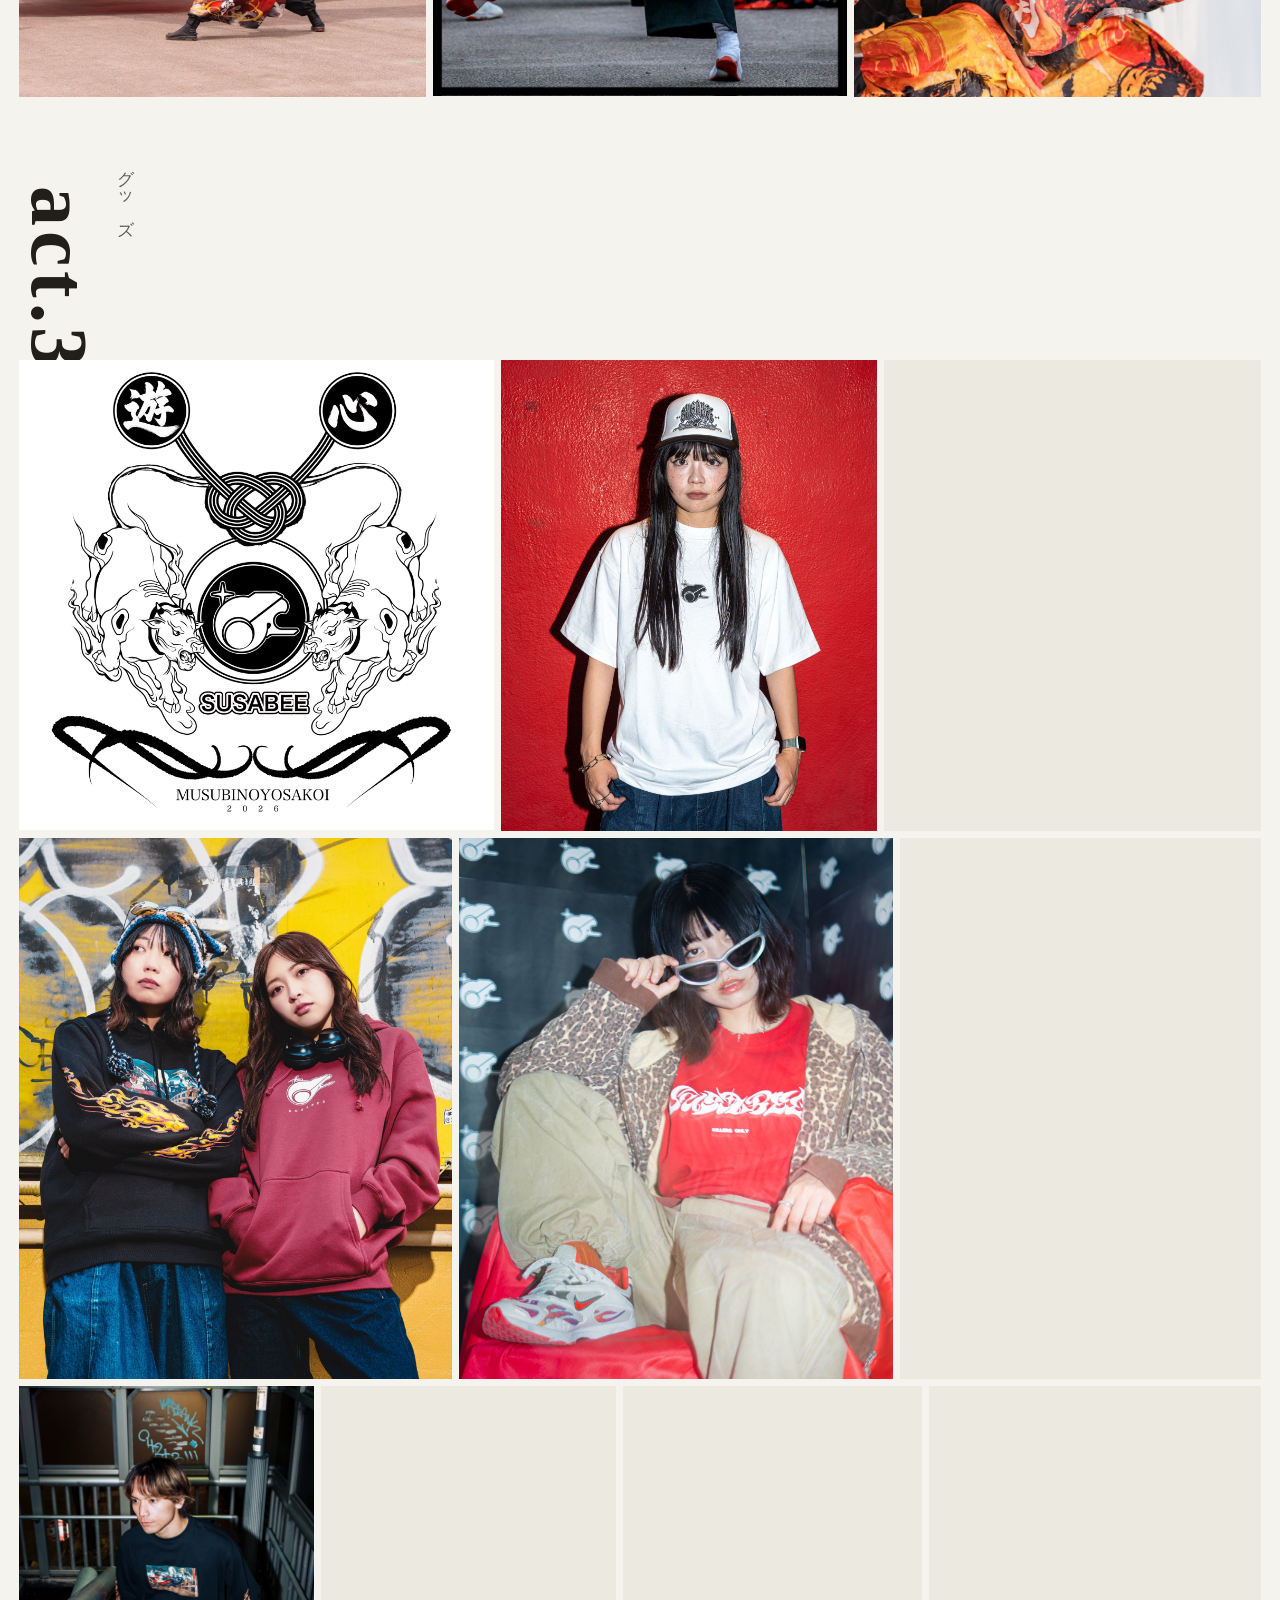
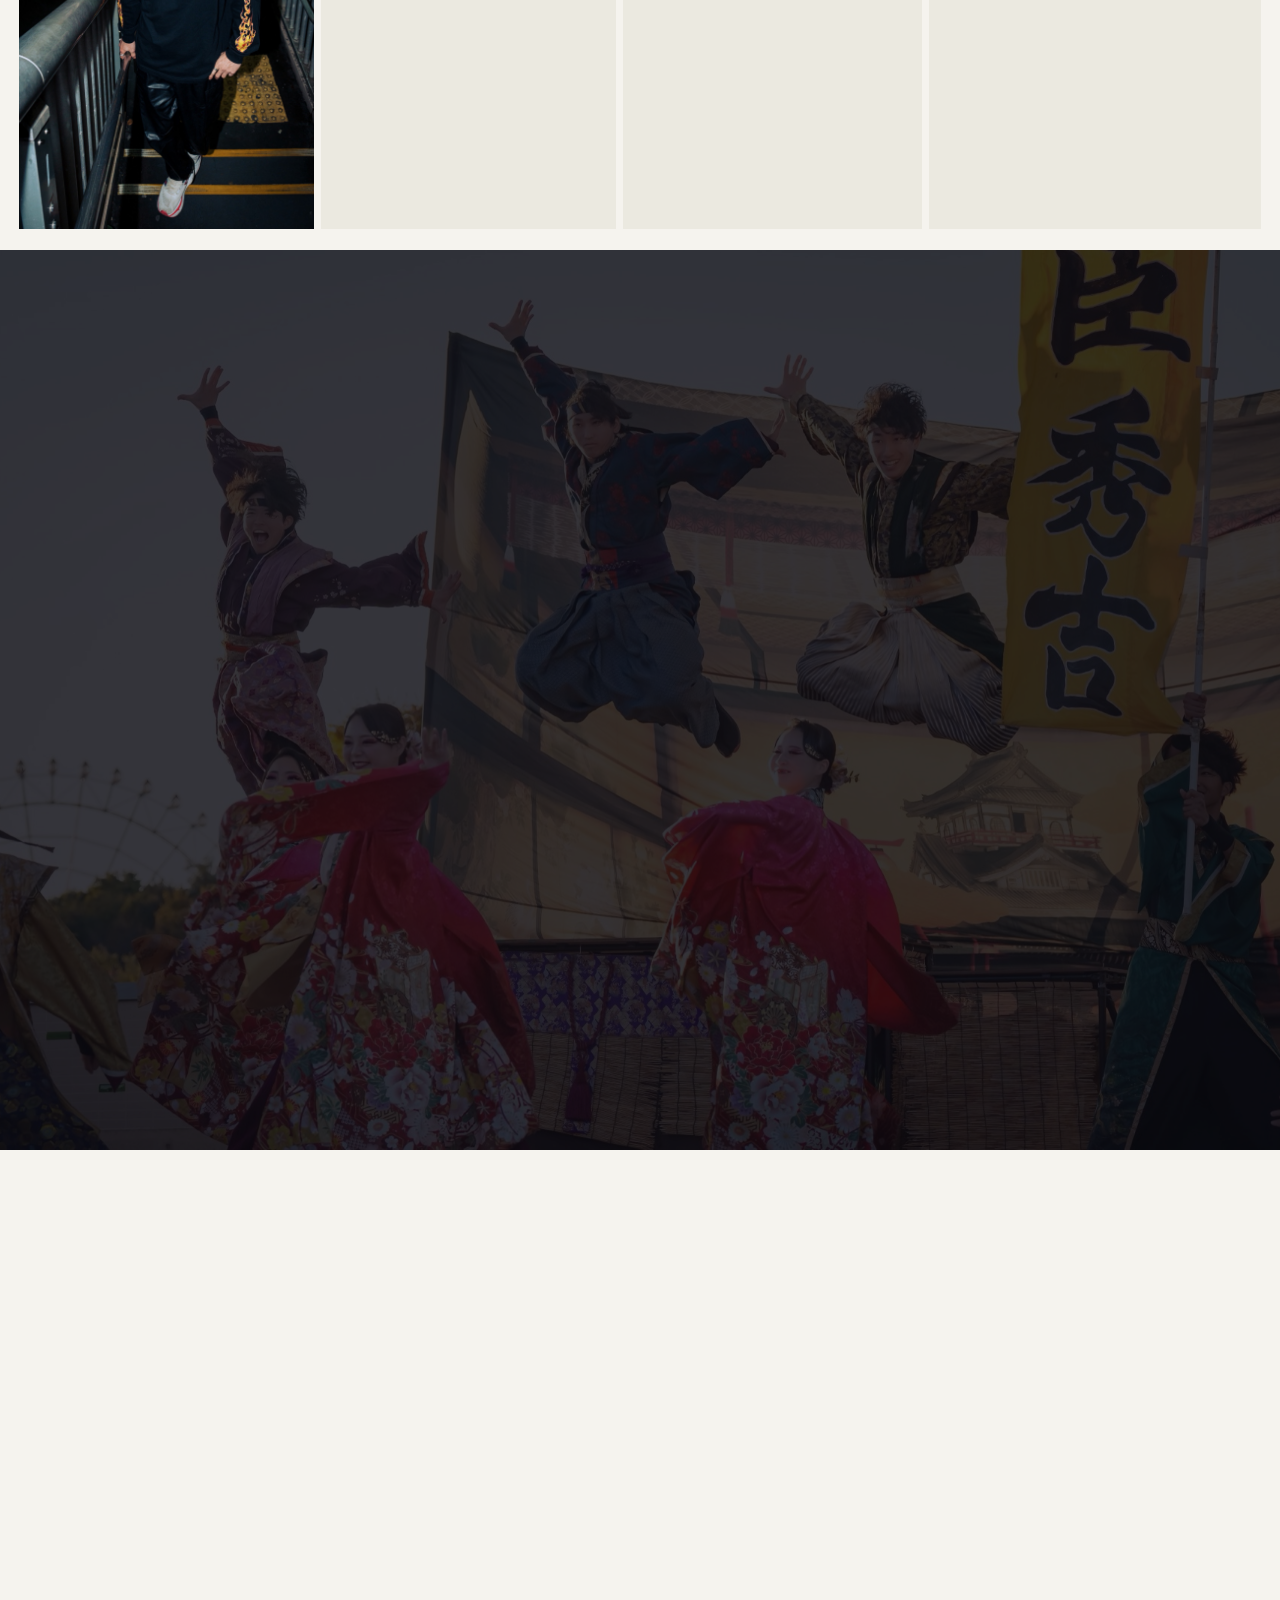
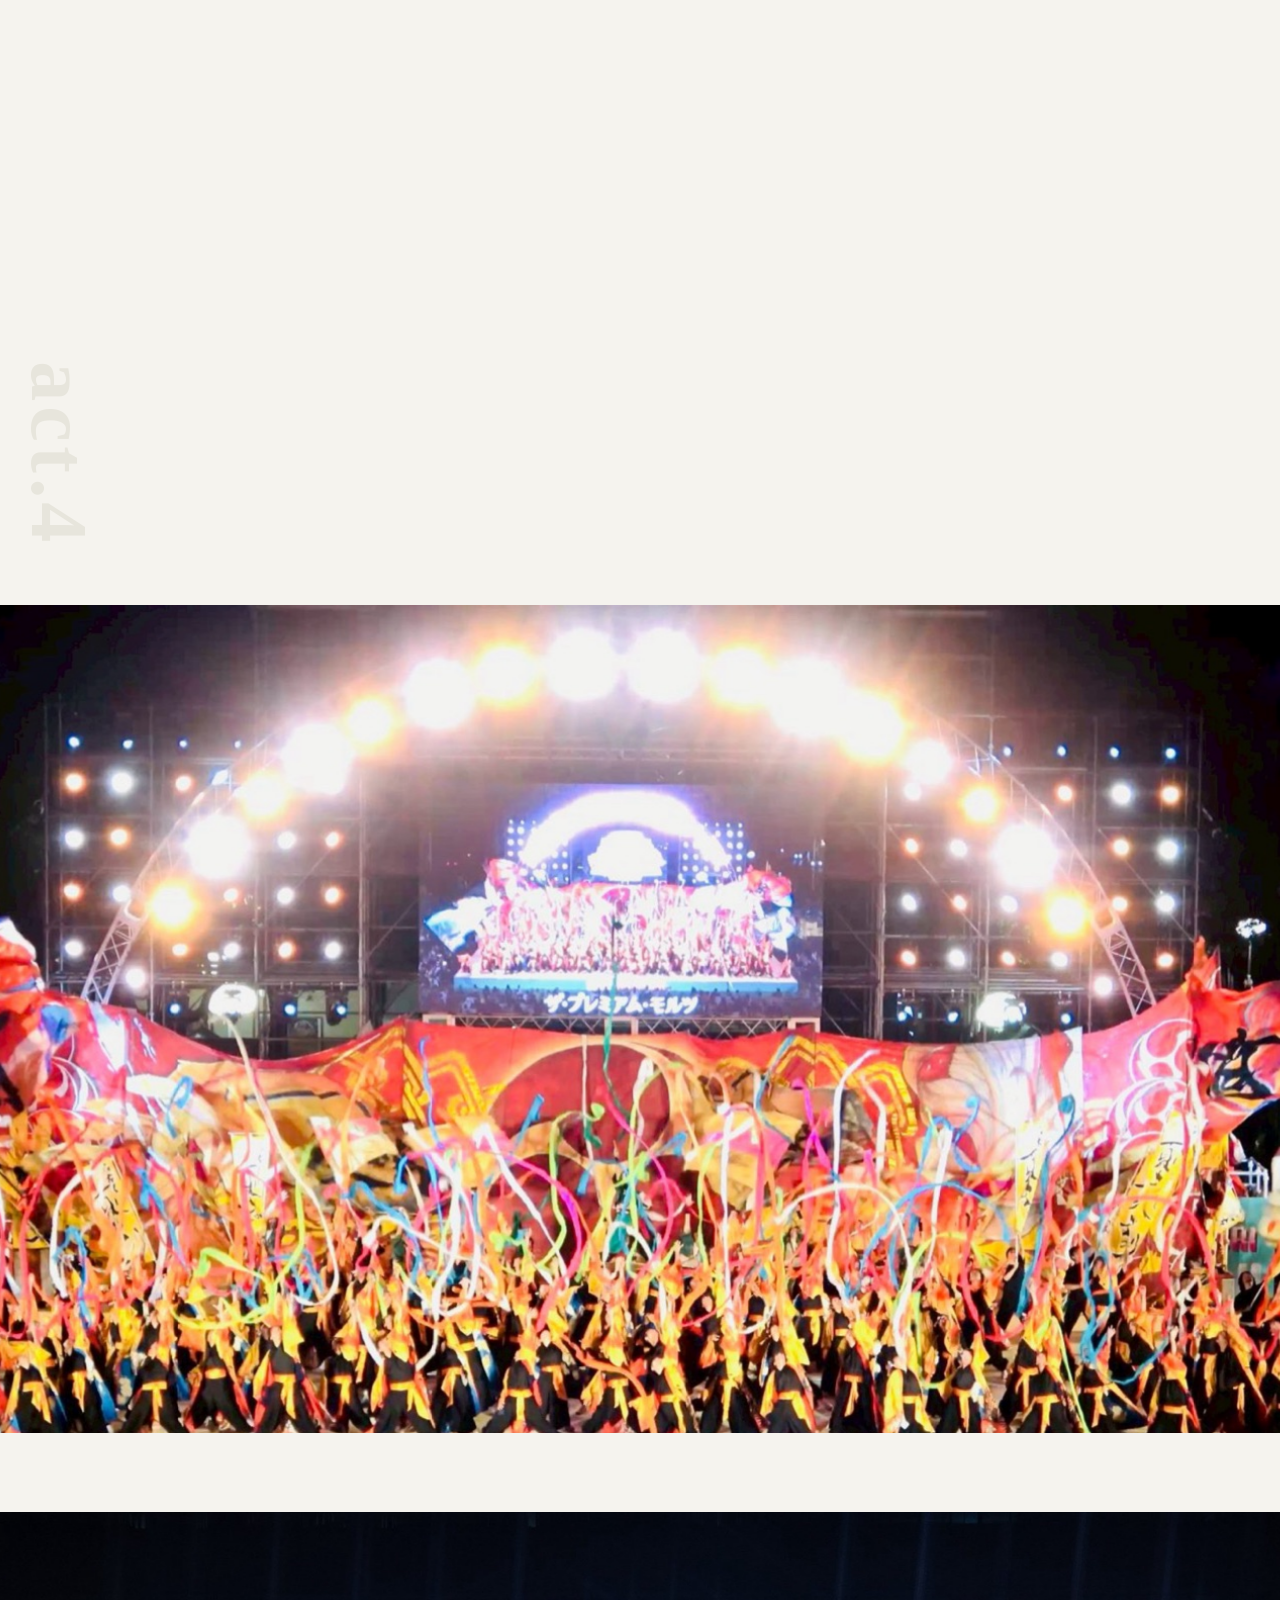
==== commit 75439e0d: "3rd-014を削除・旗/演舞をact2末尾へ移動・act1〜3にサブタイトル追加 - 3rd-014.jpgを削除（works/thumbs/データ/原本退避） - 3rd-011,012,013," ====
--- a/index.html
+++ b/index.html
@@ -47,6 +47,7 @@
   <div class="spine">
     <div class="act__head">
       <h2 class="maku-title" data-maku data-px="-0.04">act.1</h2>
+      <p class="maku-sub" data-reveal>Tシャツイラスト</p>
     </div>
 
     <div class="row">
@@ -110,6 +111,7 @@
   <div class="spine">
     <div class="act__head">
       <h2 class="maku-title" data-maku data-px="-0.04">act.2</h2>
+      <p class="maku-sub" data-reveal>和風デザイン</p>
     </div>
   </div>
 
@@ -264,76 +266,8 @@
         </button>
       </figure>
     </div>
-  </div>
-</section>
-
-<!-- ═══ act.3 ═══ -->
-<section class="act" id="act3" data-theme="paper" data-actzone="paper">
-  <div class="spine">
-    <div class="act__head">
-      <h2 class="maku-title" data-maku data-px="-0.04">act.3</h2>
-    </div>
-
-    <div class="row">
-      <figure class="plate" style="--ar:1.008" data-reveal>
-        <button type="button" data-lb="3rd-001">
-          <img src="img/works/3rd-001.jpg" alt="双つの猪と呼子笛、水引を組んだ紋" width="1800" height="1785" loading="lazy" decoding="async">
-        </button>
-      </figure>
-      <figure class="plate" style="--ar:0.800" data-reveal>
-        <button type="button" data-lb="3rd-002">
-          <img src="img/works/3rd-002.jpg" alt="赤い壁の前、キャップとプリントTシャツのモデル" width="1440" height="1800" loading="lazy" decoding="async">
-        </button>
-      </figure>
-      <figure class="plate" style="--ar:0.800" data-reveal>
-        <button type="button" data-lb="3rd-003">
-          <img src="img/works/3rd-003.jpg" alt="鳥居の意匠のバックプリントの後ろ姿" width="1440" height="1800" loading="lazy" decoding="async">
-        </button>
-      </figure>
-    </div>
-
-    <div class="row">
-      <figure class="plate" style="--ar:0.800" data-reveal>
-        <button type="button" data-lb="3rd-004">
-          <img src="img/works/3rd-004.jpg" alt="グラフィティの壁の前に立つ二人" width="1440" height="1800" loading="lazy" decoding="async">
-        </button>
-      </figure>
-      <figure class="plate" style="--ar:0.800" data-reveal>
-        <button type="button" data-lb="3rd-005">
-          <img src="img/works/3rd-005.jpg" alt="レオパードのコートに赤のTシャツを合わせた着席のポートレート" width="1440" height="1800" loading="lazy" decoding="async">
-        </button>
-      </figure>
-      <figure class="plate" style="--ar:0.667" data-reveal>
-        <button type="button" data-lb="3rd-006">
-          <img src="img/works/3rd-006.jpg" alt="夜、波形の壁の前でロングスリーブを着るモデル" width="1200" height="1800" loading="lazy" decoding="async">
-        </button>
-      </figure>
-    </div>
-
-    <div class="row">
-      <figure class="plate" style="--ar:0.667" data-reveal>
-        <button type="button" data-lb="3rd-007">
-          <img src="img/works/3rd-007.jpg" alt="夜の階段でグラフィティを背にしたカット" width="1200" height="1800" loading="lazy" decoding="async">
-        </button>
-      </figure>
-      <figure class="plate" style="--ar:0.667" data-reveal>
-        <button type="button" data-lb="3rd-008">
-          <img src="img/works/3rd-008.jpg" alt="胸プリントと袖グラフィックの寄り" width="1200" height="1800" loading="lazy" decoding="async">
-        </button>
-      </figure>
-      <figure class="plate" style="--ar:0.677" data-reveal>
-        <button type="button" data-lb="3rd-009">
-          <img src="img/works/3rd-009.jpg" alt="ネオンの光の中、手すりに腰かけたモデル" width="1218" height="1800" loading="lazy" decoding="async">
-        </button>
-      </figure>
-    </div>
-
-    <div class="row">
-      <figure class="plate" style="--ar:0.751" data-reveal>
-        <button type="button" data-lb="3rd-010">
-          <img src="img/works/3rd-010.jpg" alt="街の光をぼかした夜景に立つポートレート" width="1351" height="1800" loading="lazy" decoding="async">
-        </button>
-      </figure>
+
+    <div class="row">
       <figure class="plate" style="--ar:1.656" data-reveal>
         <button type="button" data-lb="3rd-011">
           <img src="img/works/3rd-011.jpg" alt="青緑と橙のマーブリングに花の縁取りの旗原画" width="1800" height="1087" loading="lazy" decoding="async">
@@ -355,11 +289,6 @@
           <img src="img/works/3rd-013.jpg" alt="翻る赤旗の下で身を沈める踊り手" width="1200" height="1800" loading="lazy" decoding="async">
         </button>
       </figure>
-      <figure class="plate" style="--ar:0.874" data-reveal>
-        <button type="button" data-lb="3rd-014">
-          <img src="img/works/3rd-014.jpg" alt="筆文字の大旗が踊り手の列の上を薙ぐ" width="1366" height="1563" loading="lazy" decoding="async">
-        </button>
-      </figure>
       <figure class="plate" style="--ar:0.677" data-reveal>
         <button type="button" data-lb="3rd-015">
           <img src="img/works/3rd-015.jpg" alt="龍のプリント衣装が回転で円を描く" width="1052" height="1554" loading="lazy" decoding="async">
@@ -368,6 +297,75 @@
       <figure class="plate" style="--ar:0.667" data-reveal>
         <button type="button" data-lb="3rd-016">
           <img src="img/works/3rd-016.jpg" alt="橙の龍法被を纏う踊り手たちの接写" width="1200" height="1800" loading="lazy" decoding="async">
+        </button>
+      </figure>
+    </div>
+  </div>
+</section>
+
+<!-- ═══ act.3 ═══ -->
+<section class="act" id="act3" data-theme="paper" data-actzone="paper">
+  <div class="spine">
+    <div class="act__head">
+      <h2 class="maku-title" data-maku data-px="-0.04">act.3</h2>
+      <p class="maku-sub" data-reveal>グッズ</p>
+    </div>
+
+    <div class="row">
+      <figure class="plate" style="--ar:1.008" data-reveal>
+        <button type="button" data-lb="3rd-001">
+          <img src="img/works/3rd-001.jpg" alt="双つの猪と呼子笛、水引を組んだ紋" width="1800" height="1785" loading="lazy" decoding="async">
+        </button>
+      </figure>
+      <figure class="plate" style="--ar:0.800" data-reveal>
+        <button type="button" data-lb="3rd-002">
+          <img src="img/works/3rd-002.jpg" alt="赤い壁の前、キャップとプリントTシャツのモデル" width="1440" height="1800" loading="lazy" decoding="async">
+        </button>
+      </figure>
+      <figure class="plate" style="--ar:0.800" data-reveal>
+        <button type="button" data-lb="3rd-003">
+          <img src="img/works/3rd-003.jpg" alt="鳥居の意匠のバックプリントの後ろ姿" width="1440" height="1800" loading="lazy" decoding="async">
+        </button>
+      </figure>
+    </div>
+
+    <div class="row">
+      <figure class="plate" style="--ar:0.800" data-reveal>
+        <button type="button" data-lb="3rd-004">
+          <img src="img/works/3rd-004.jpg" alt="グラフィティの壁の前に立つ二人" width="1440" height="1800" loading="lazy" decoding="async">
+        </button>
+      </figure>
+      <figure class="plate" style="--ar:0.800" data-reveal>
+        <button type="button" data-lb="3rd-005">
+          <img src="img/works/3rd-005.jpg" alt="レオパードのコートに赤のTシャツを合わせた着席のポートレート" width="1440" height="1800" loading="lazy" decoding="async">
+        </button>
+      </figure>
+      <figure class="plate" style="--ar:0.667" data-reveal>
+        <button type="button" data-lb="3rd-006">
+          <img src="img/works/3rd-006.jpg" alt="夜、波形の壁の前でロングスリーブを着るモデル" width="1200" height="1800" loading="lazy" decoding="async">
+        </button>
+      </figure>
+    </div>
+
+    <div class="row">
+      <figure class="plate" style="--ar:0.667" data-reveal>
+        <button type="button" data-lb="3rd-007">
+          <img src="img/works/3rd-007.jpg" alt="夜の階段でグラフィティを背にしたカット" width="1200" height="1800" loading="lazy" decoding="async">
+        </button>
+      </figure>
+      <figure class="plate" style="--ar:0.667" data-reveal>
+        <button type="button" data-lb="3rd-008">
+          <img src="img/works/3rd-008.jpg" alt="胸プリントと袖グラフィックの寄り" width="1200" height="1800" loading="lazy" decoding="async">
+        </button>
+      </figure>
+      <figure class="plate" style="--ar:0.677" data-reveal>
+        <button type="button" data-lb="3rd-009">
+          <img src="img/works/3rd-009.jpg" alt="ネオンの光の中、手すりに腰かけたモデル" width="1218" height="1800" loading="lazy" decoding="async">
+        </button>
+      </figure>
+      <figure class="plate" style="--ar:0.751" data-reveal>
+        <button type="button" data-lb="3rd-010">
+          <img src="img/works/3rd-010.jpg" alt="街の光をぼかした夜景に立つポートレート" width="1351" height="1800" loading="lazy" decoding="async">
         </button>
       </figure>
     </div>
--- a/assets/css/style.css
+++ b/assets/css/style.css
@@ -126,6 +126,7 @@
 .act__head {
   display: flex;
   align-items: flex-end;
+  gap: clamp(0.6rem, 1.4vw, 1.25rem);
   padding-block: var(--s-5) var(--s-3);
 }
 .maku-title {
@@ -142,6 +143,20 @@
 }
 .maku-title .ch { display: inline-block; }
 
+/* 章題わきの和文サブラベル（明朝の大題に対し、ゴシック小字で対比） */
+.maku-sub {
+  writing-mode: vertical-rl;
+  font-family: var(--font-ui);
+  font-size: clamp(0.8125rem, 0.72rem + 0.42vw, 1.1rem);
+  font-weight: 500;
+  letter-spacing: 0.32em;
+  line-height: 1;
+  color: var(--sumi-soft);
+  align-self: flex-start;
+  padding-block-start: 0.35em;
+}
+[data-theme="night"] .maku-sub { color: var(--night-soft); }
+
 /* ---------- 行充填ギャラリー（justified rows） ---------- */
 .row {
   display: flex;
@@ -305,14 +320,10 @@
   display: grid;
   grid-template-columns: minmax(0, 5fr) minmax(0, 7fr);
   gap: var(--s-4);
-  align-items: stretch;
+  align-items: start;
   margin-block-end: var(--gap);
 }
-.shirusu__photo button, .shirusu__photo img { height: 100%; }
-.shirusu__photo img {
-  object-fit: cover;
-  object-position: 0% 50%;
-}
+.shirusu__photo img { width: 100%; height: auto; }
 .shirusu h3 {
   font-family: var(--font-display);
   font-weight: 600;
@@ -538,7 +549,6 @@
   .hyoshi__title-block { justify-self: end; height: min(52svh, 24rem); }
   .hyoshi__art { order: 2; }
   .shirusu__grid { grid-template-columns: minmax(0, 1fr); }
-  .shirusu__photo img { aspect-ratio: 3 / 2; height: auto; }
   .byobu { block-size: 320px; }
   .bleed-photo--cover img { height: 72svh; }
   .kura__grid { grid-template-columns: repeat(auto-fill, minmax(min(80px, 100%), 1fr)); }
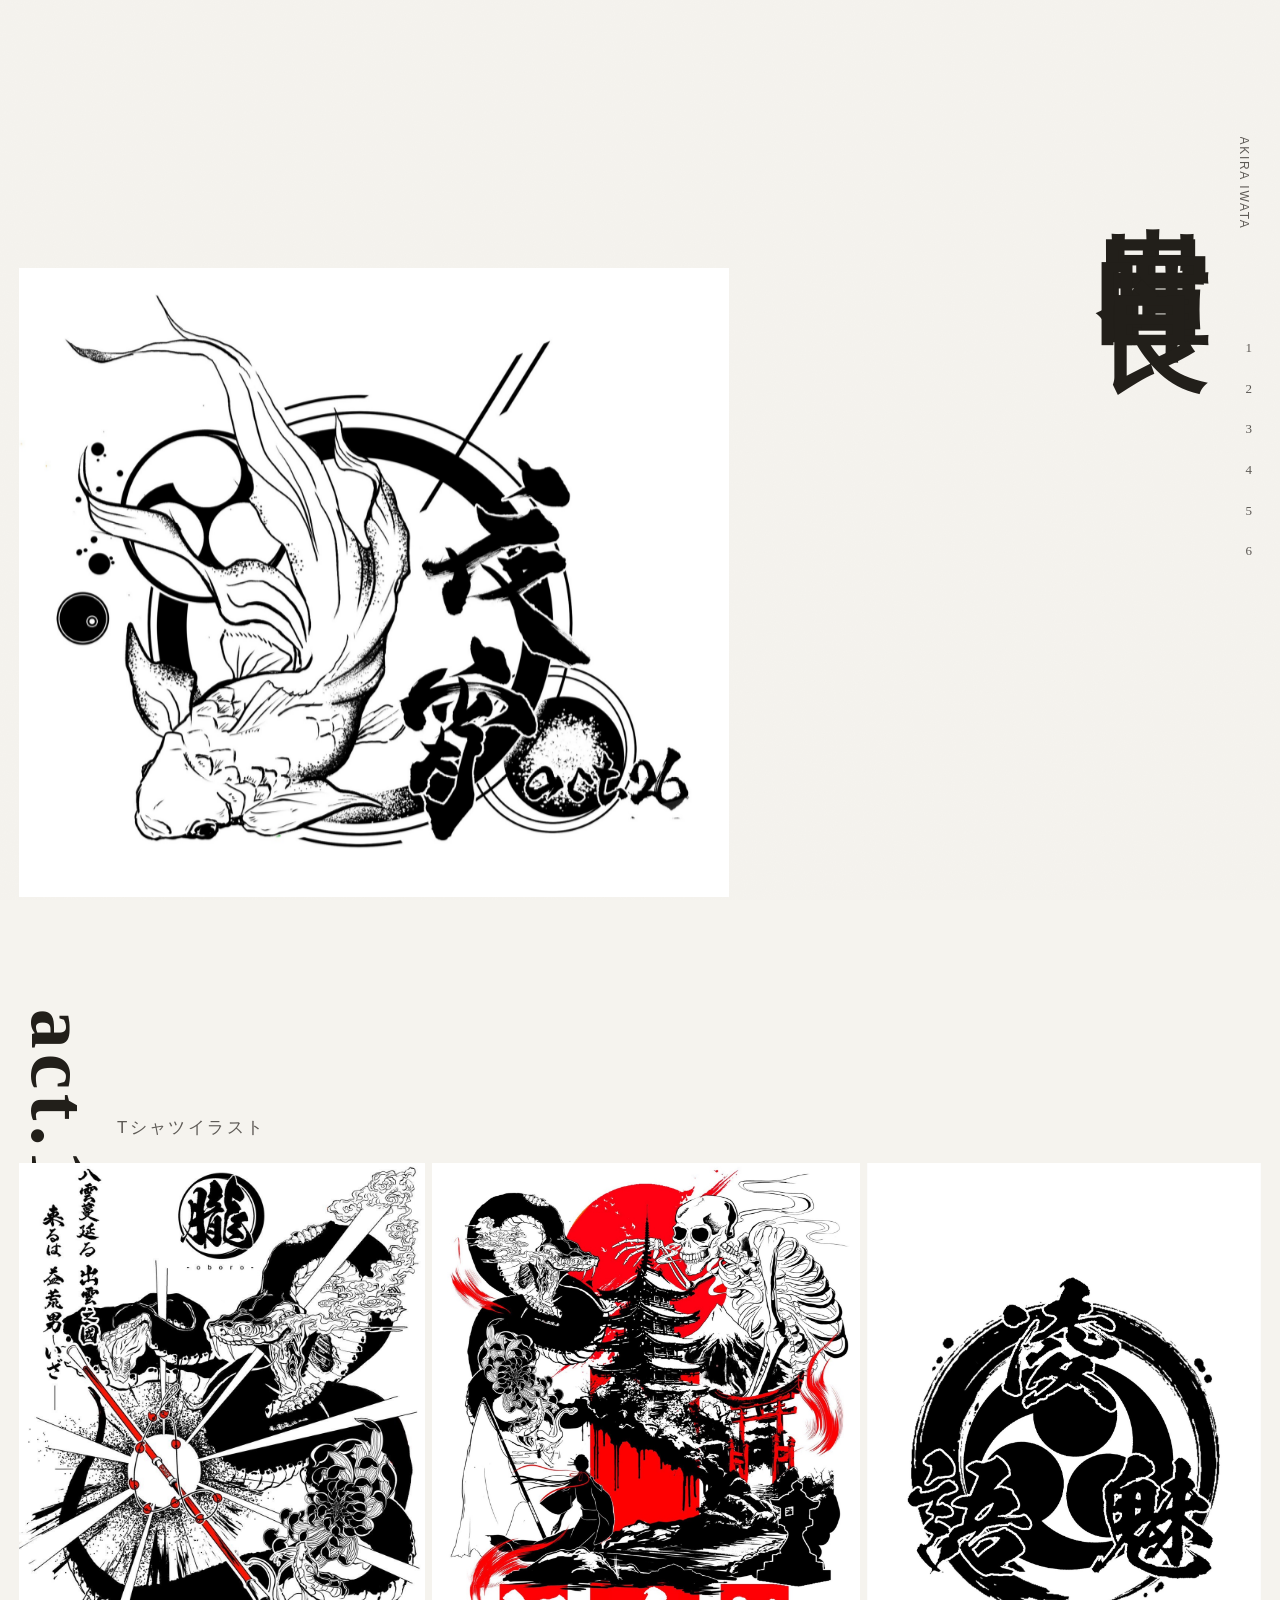
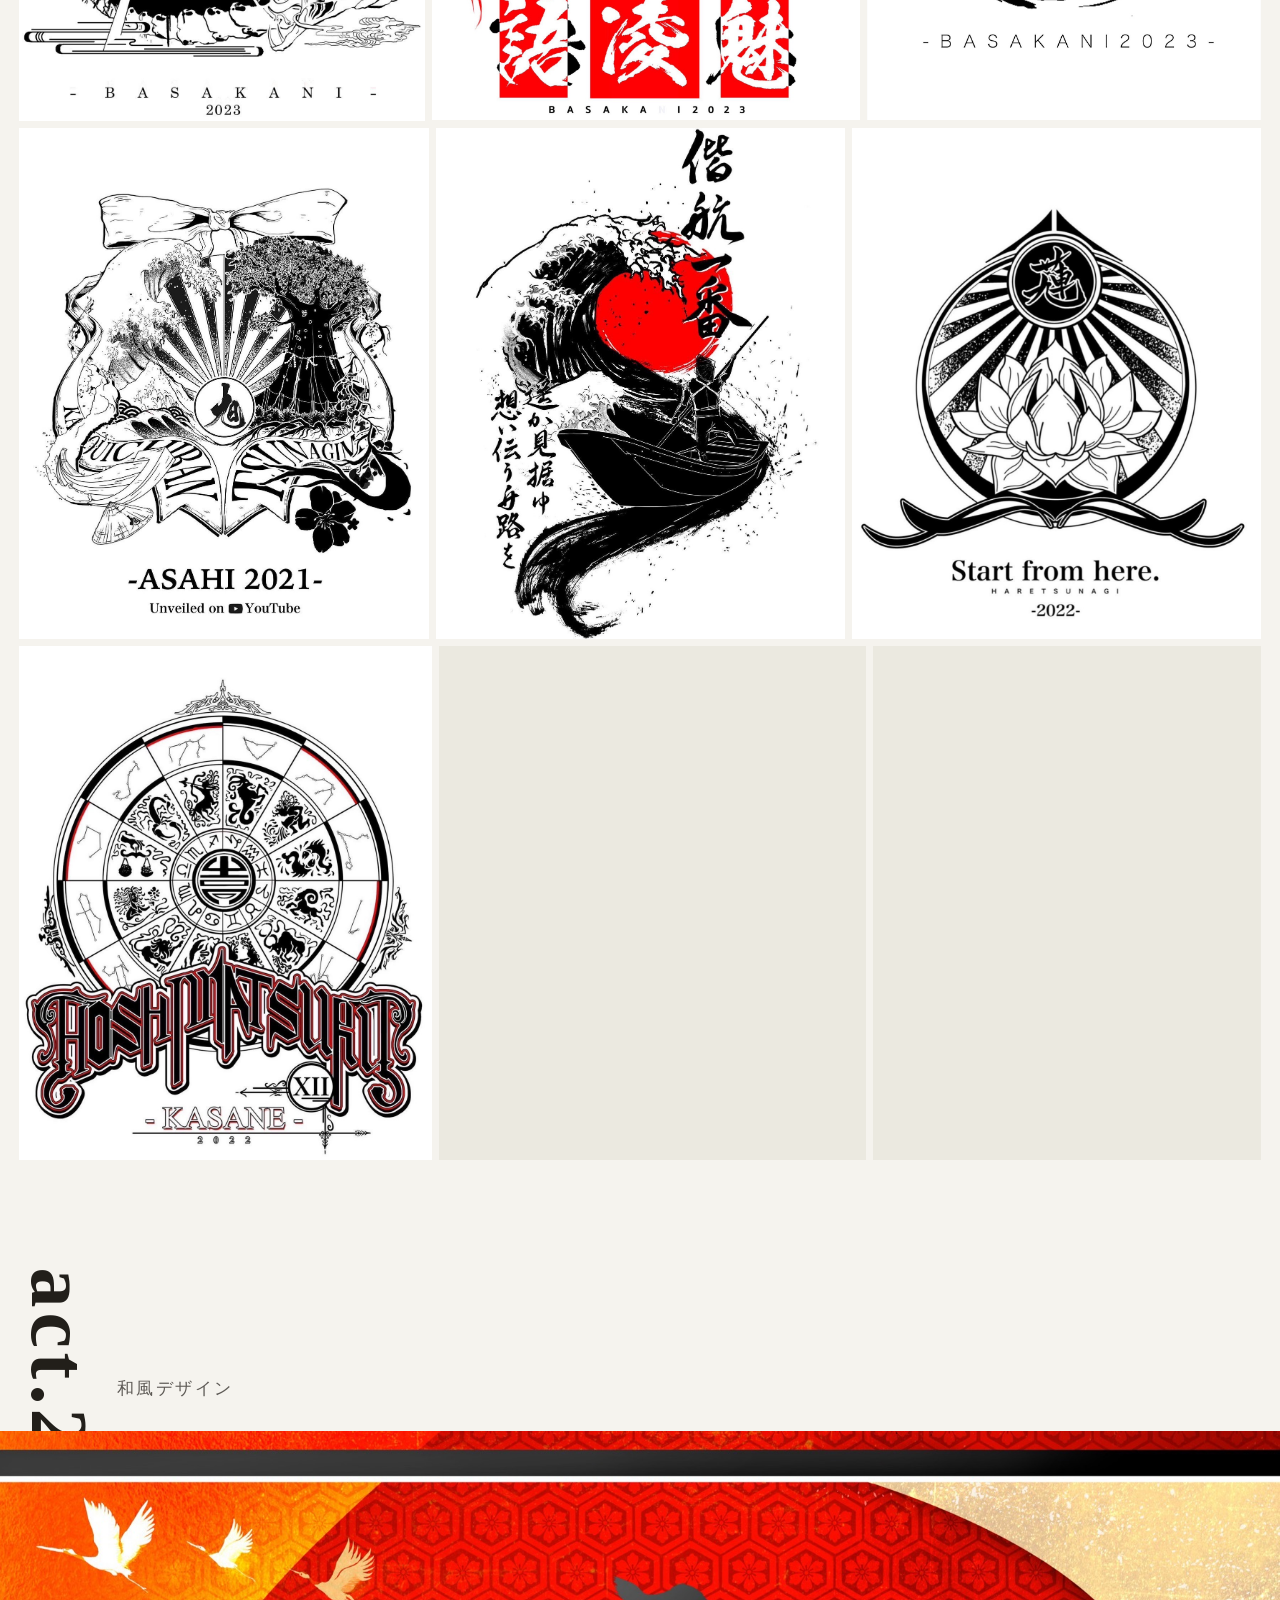
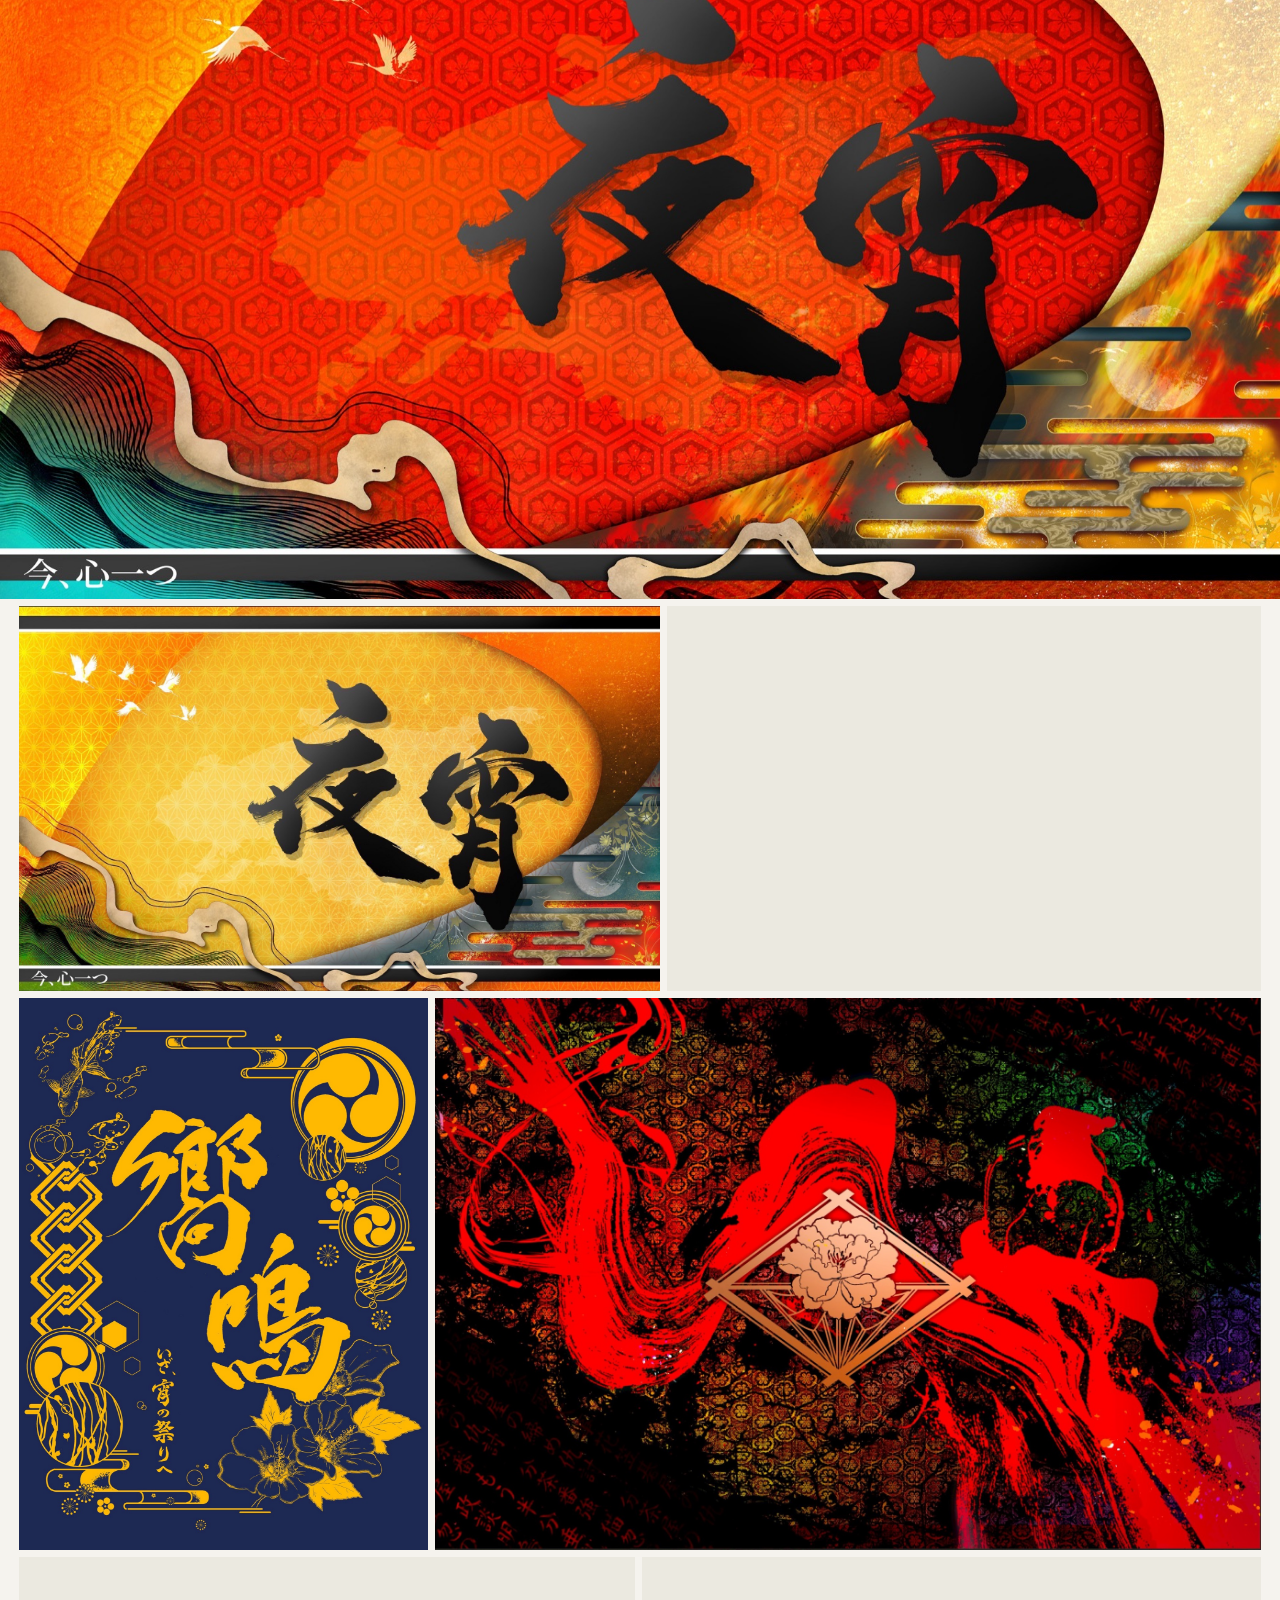
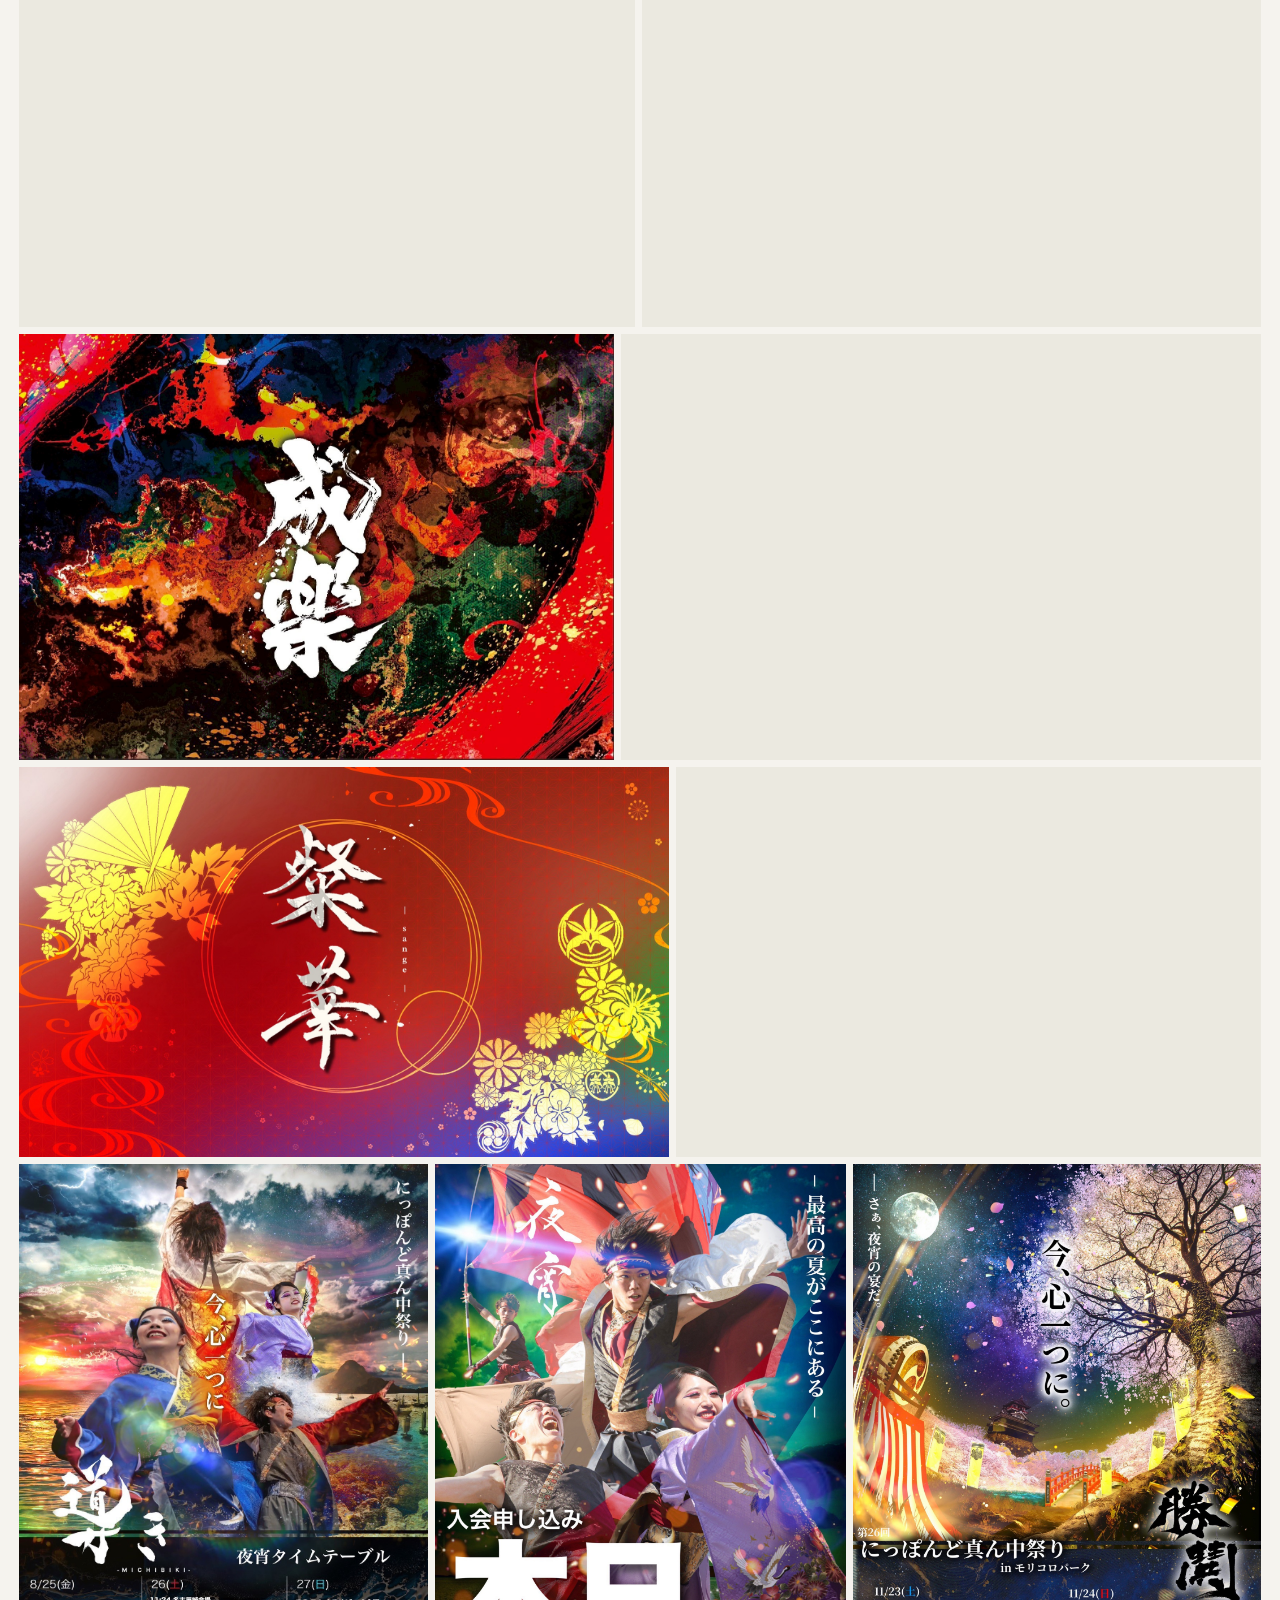
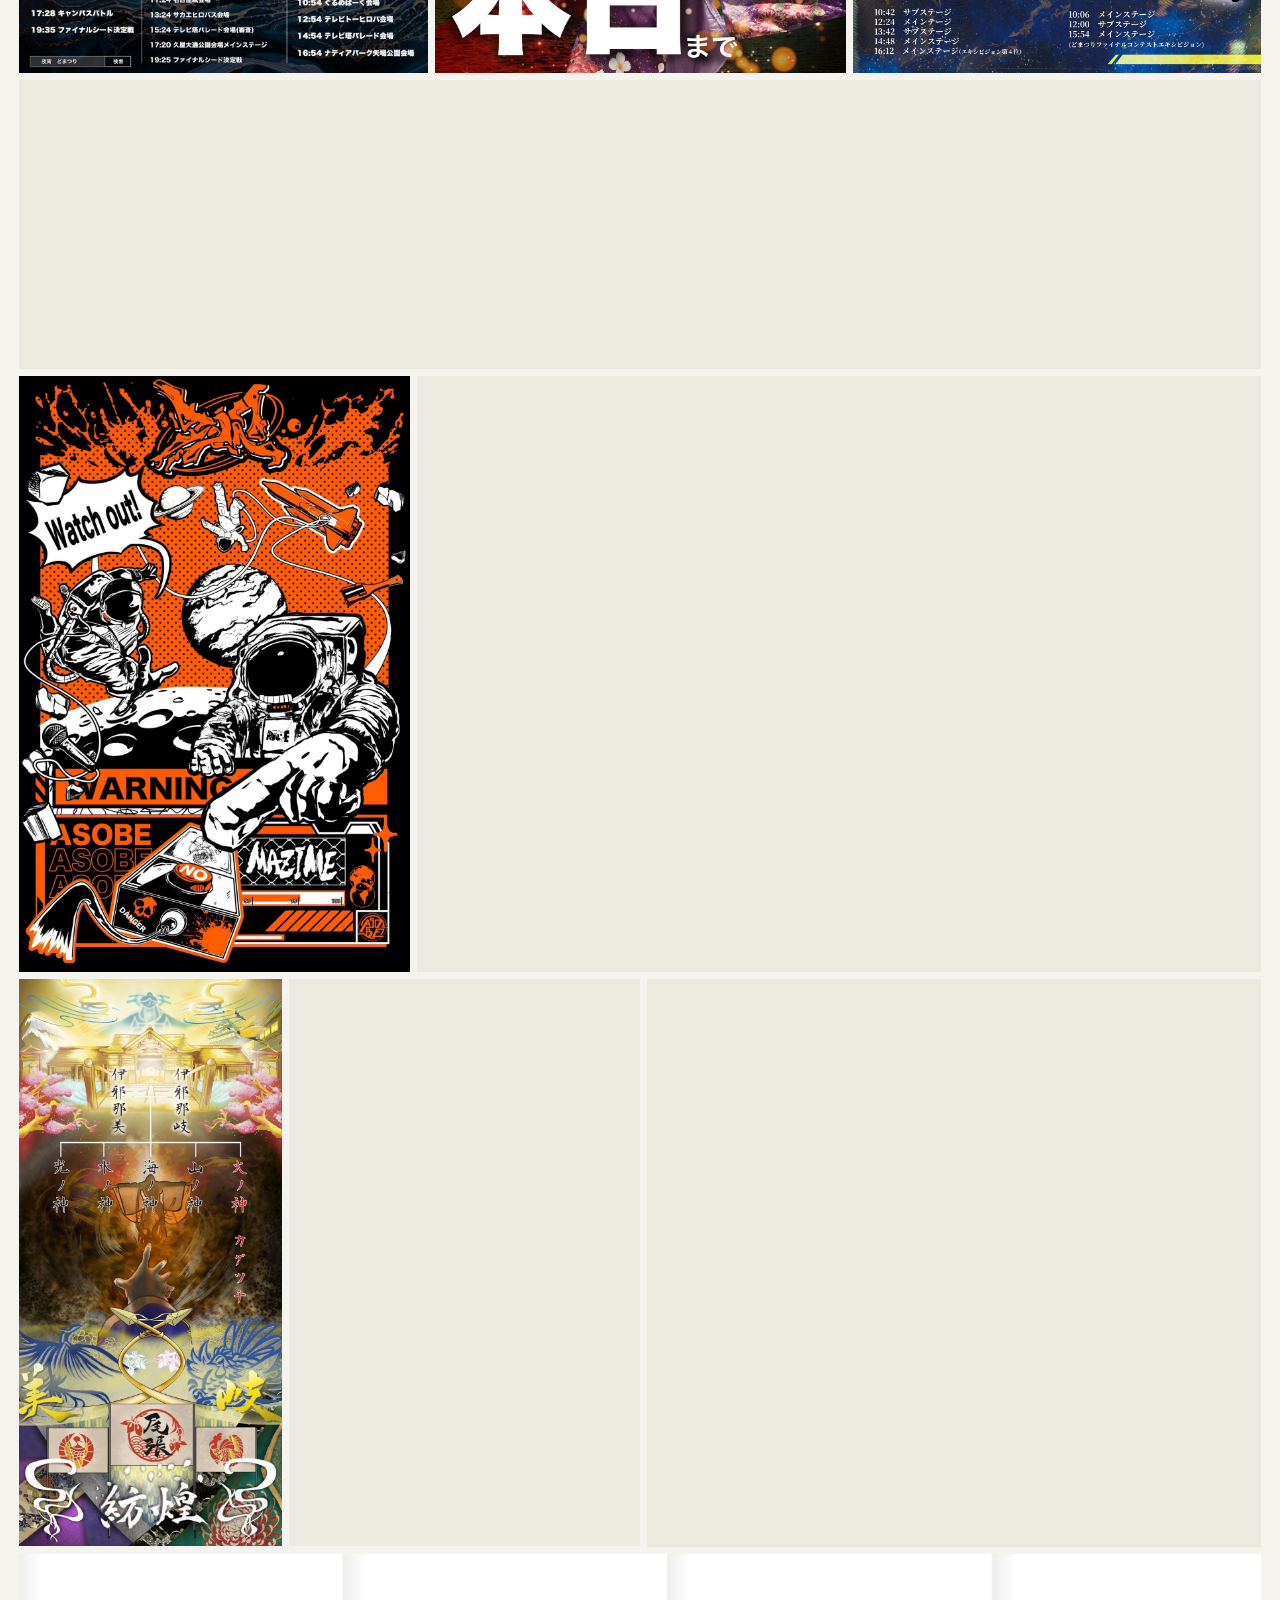
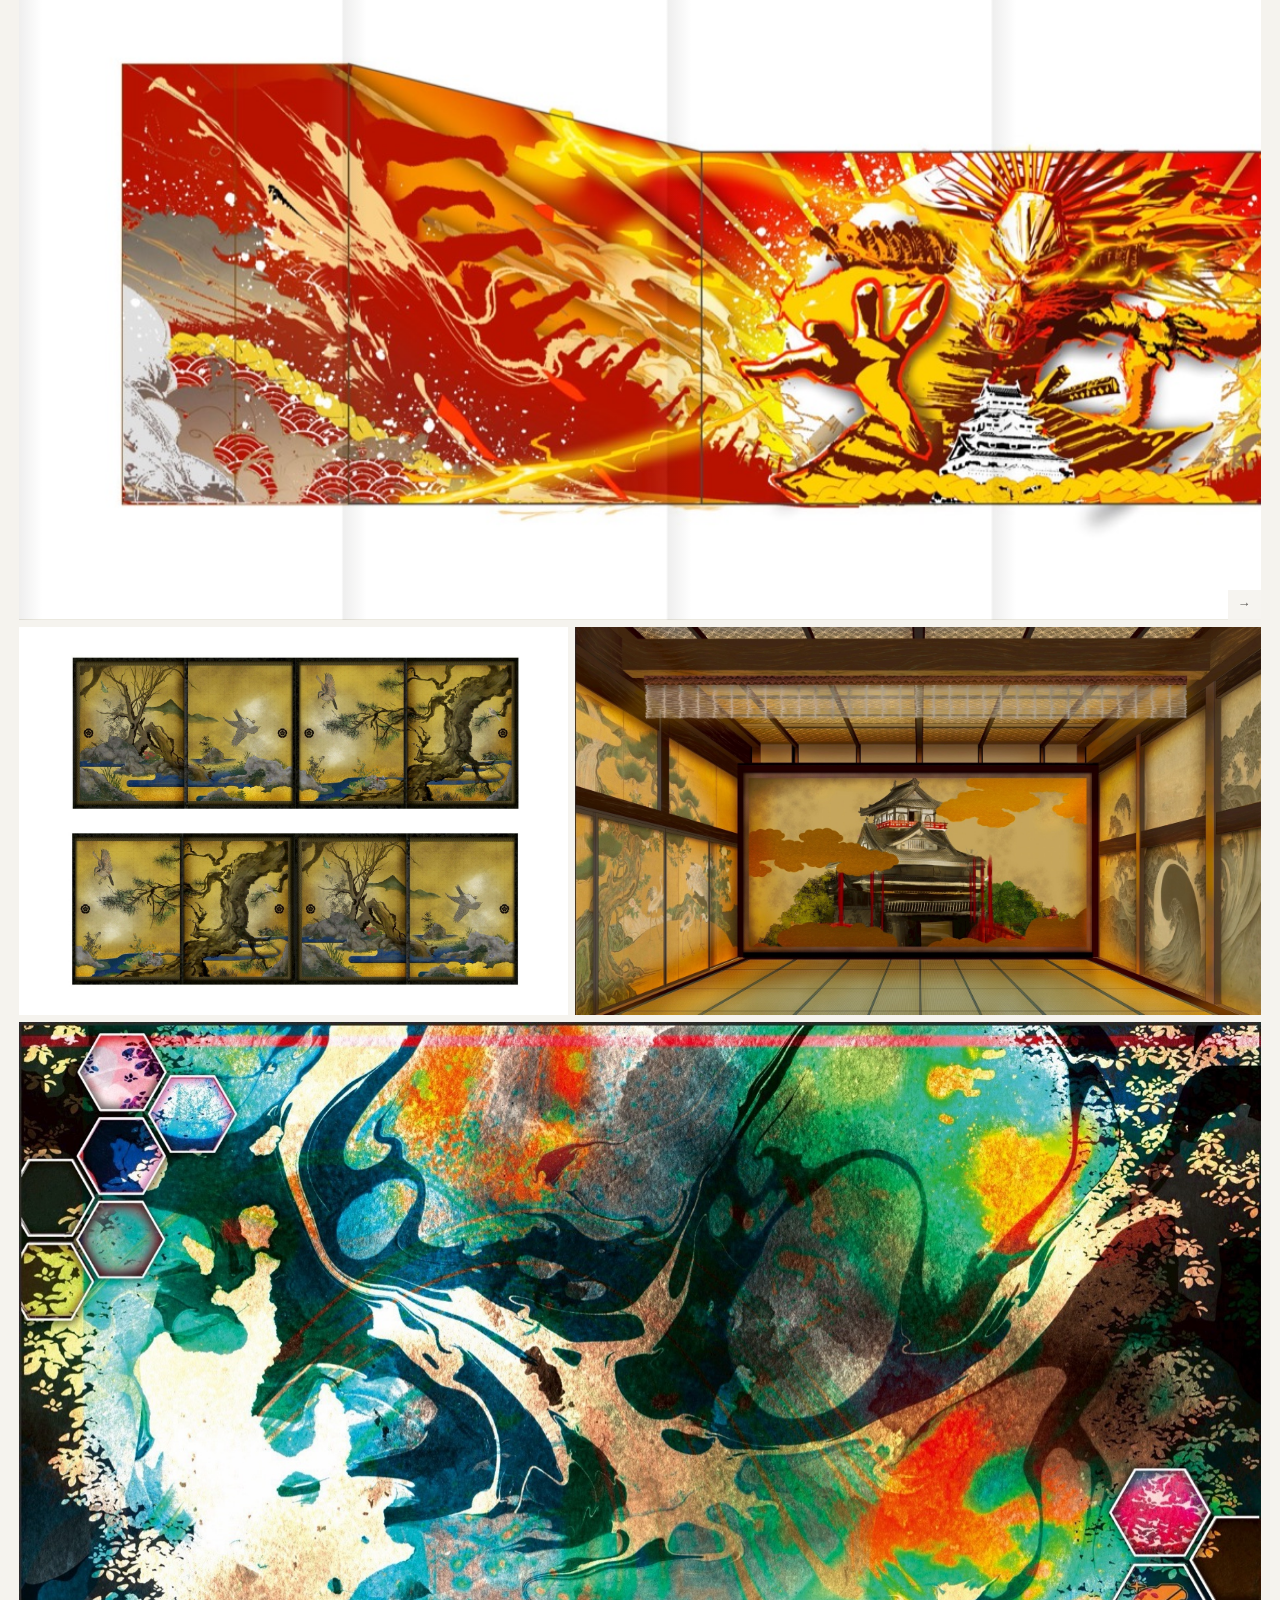
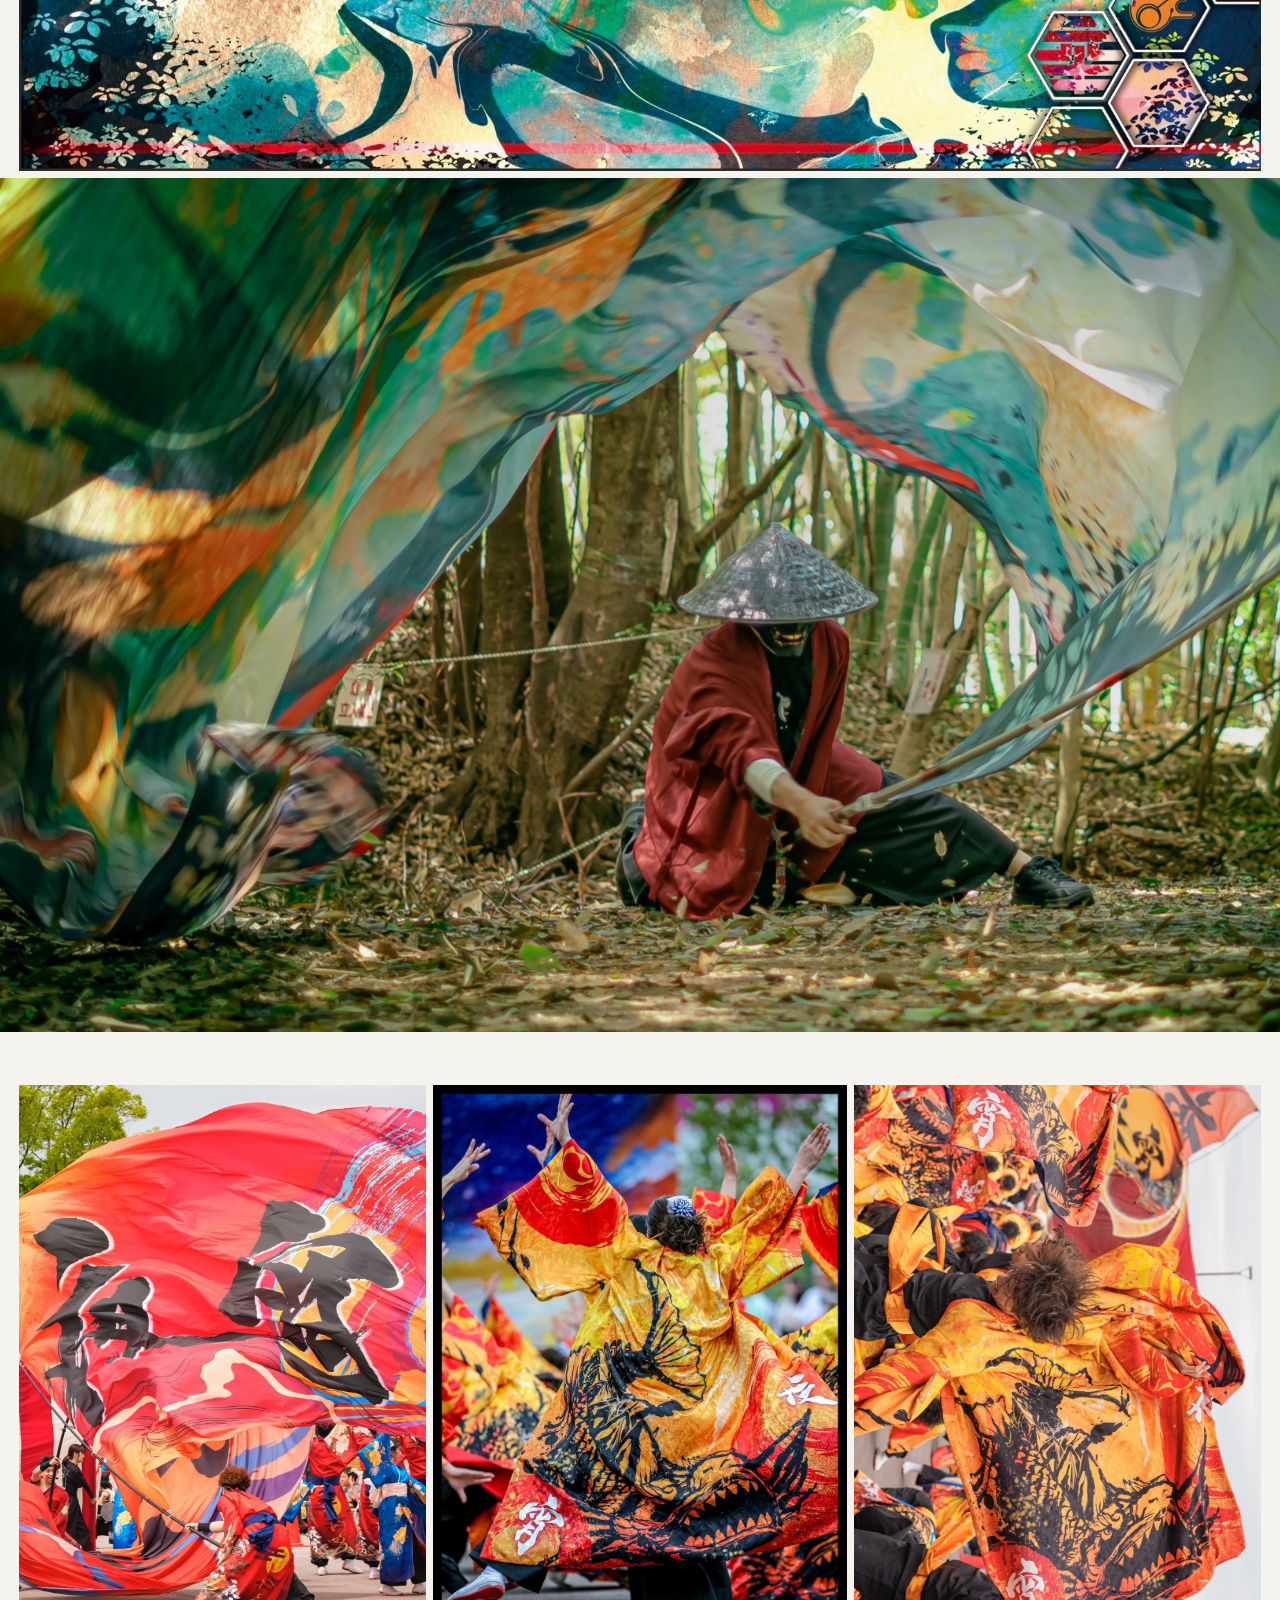
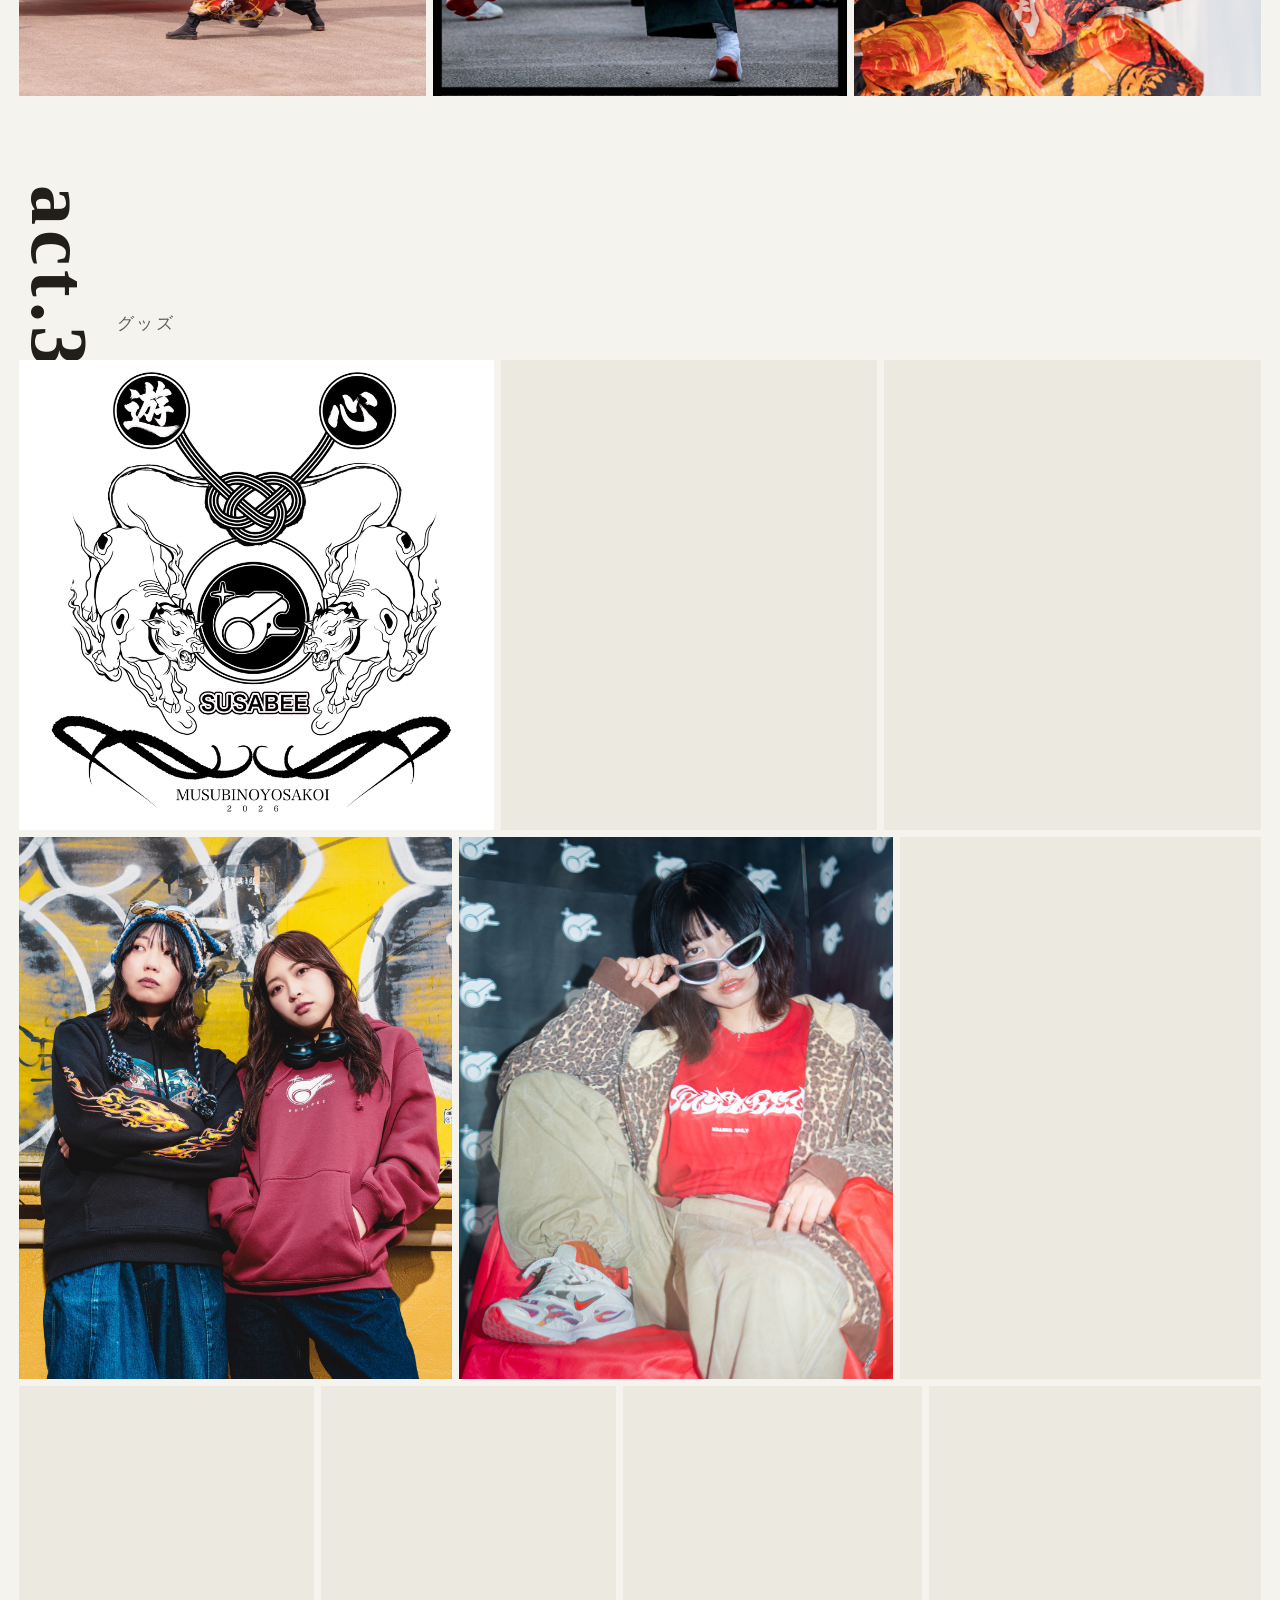
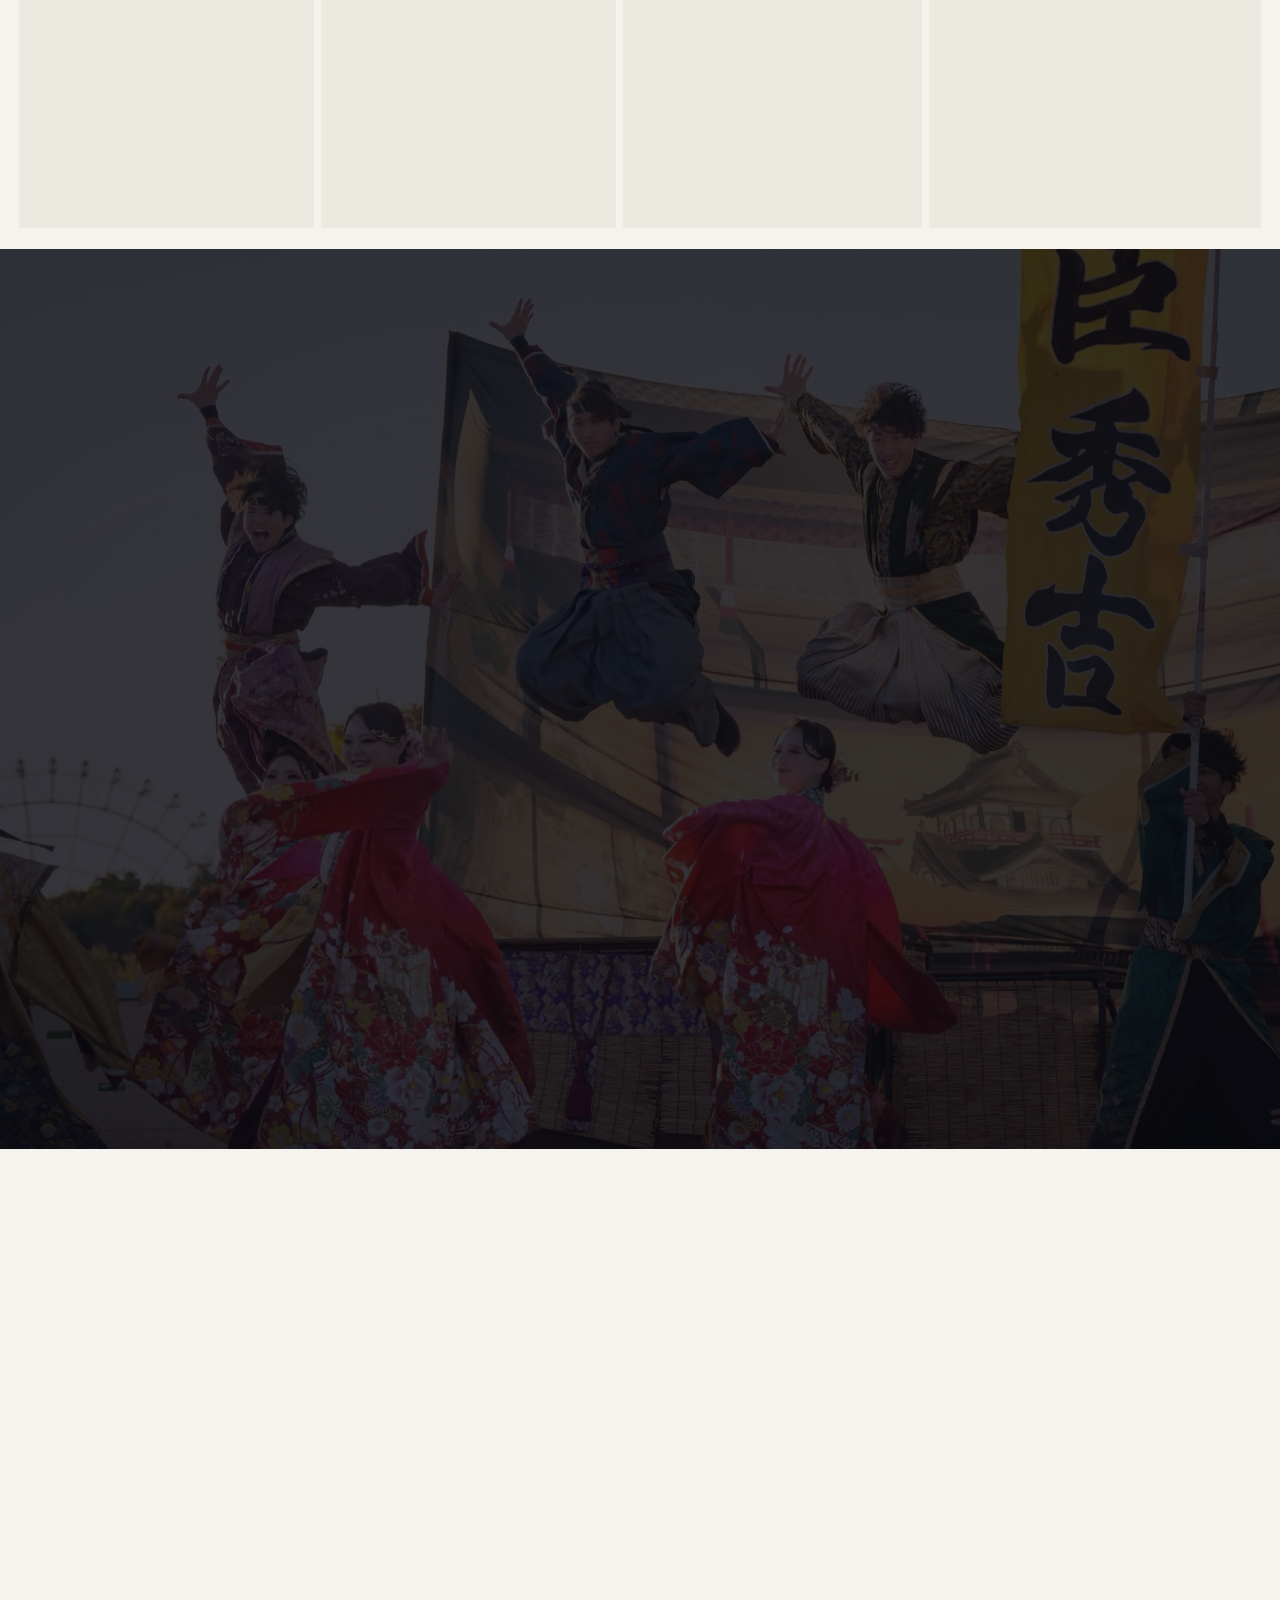
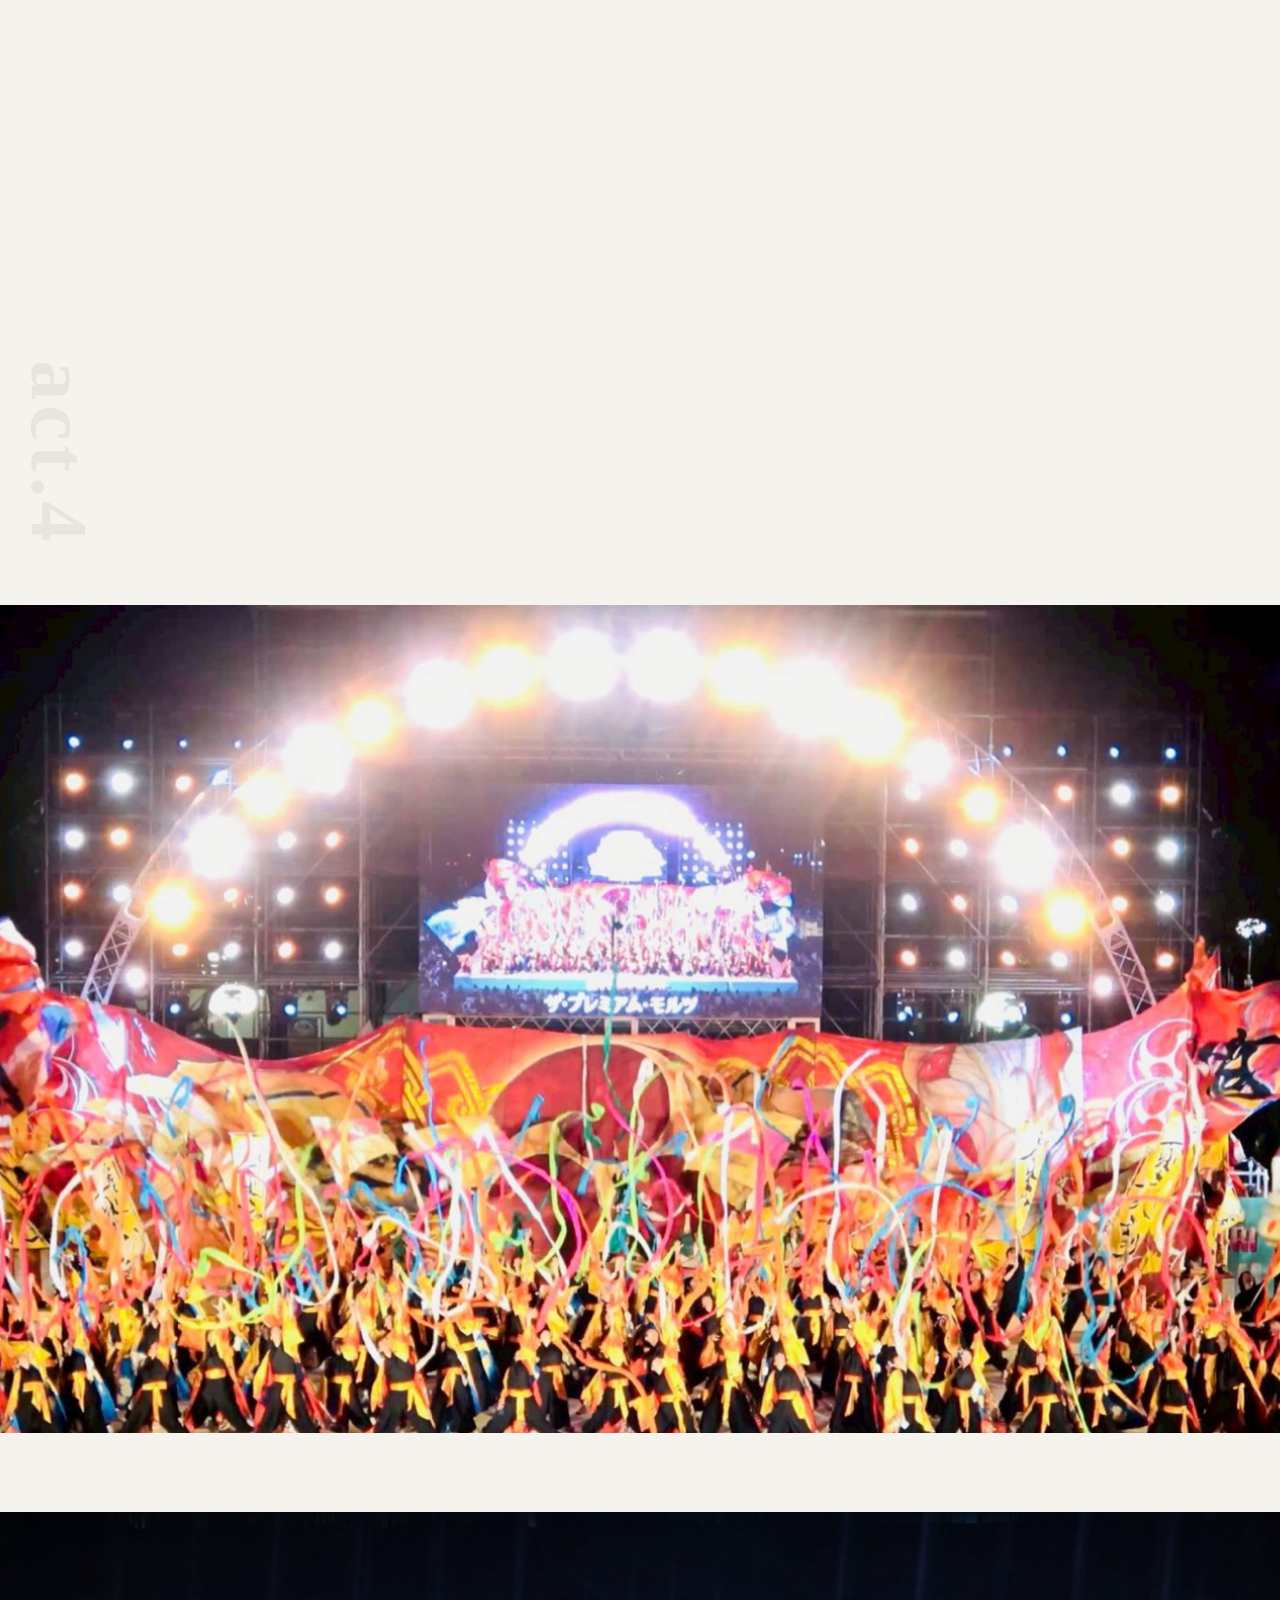
==== commit 7f68aa2d: "サイトをデータ駆動化＋ローカル管理画面を追加 - content/site.json を唯一のソースに、tools/build_site.mjs で index.html/data.js を生成（見た" ====
--- a/index.html
+++ b/index.html
@@ -9,7 +9,7 @@
 <link rel="stylesheet" href="assets/css/style.css">
 </head>
 <body>
-<!-- マクロ構造: ジャスティファイド・ロウの密な図録。幕の変わり目のみフルブリードが破る。 -->
+<!-- このファイルは tools/build_site.mjs による自動生成物。直接編集せず content/site.json を編集して再生成すること。 -->
 
 <div class="bg" aria-hidden="true">
   <div class="bg__paper"></div>
@@ -42,14 +42,12 @@
 
 <main>
 
-<!-- ═══ act.1 ═══ -->
 <section class="act" id="act1" data-theme="paper" data-actzone="paper">
   <div class="spine">
     <div class="act__head">
       <h2 class="maku-title" data-maku data-px="-0.04">act.1</h2>
       <p class="maku-sub" data-reveal>Tシャツイラスト</p>
     </div>
-
     <div class="row">
       <figure class="plate" style="--ar:0.728" data-reveal>
         <button type="button" data-lb="1st-001">
@@ -67,7 +65,6 @@
         </button>
       </figure>
     </div>
-
     <div class="row">
       <figure class="plate" style="--ar:0.800" data-reveal>
         <button type="button" data-lb="1st-004">
@@ -85,7 +82,6 @@
         </button>
       </figure>
     </div>
-
     <div class="row">
       <figure class="plate" style="--ar:0.803" data-reveal>
         <button type="button" data-lb="1st-007">
@@ -106,7 +102,6 @@
   </div>
 </section>
 
-<!-- ═══ act.2 ═══ -->
 <section class="act" id="act2" data-theme="paper" data-actzone="paper">
   <div class="spine">
     <div class="act__head">
@@ -114,13 +109,11 @@
       <p class="maku-sub" data-reveal>和風デザイン</p>
     </div>
   </div>
-
   <figure class="plate bleed bleed-photo" data-reveal>
     <button type="button" data-lb="2nd-001">
       <img src="img/works/2nd-001.jpg" alt="緋色の地に扇と飛鶴、墨書の題字を配した祭グラフィック" width="1800" height="1080" loading="lazy" decoding="async">
     </button>
   </figure>
-
   <div class="spine">
     <div class="row">
       <figure class="plate" style="--ar:1.663" data-reveal>
@@ -134,7 +127,6 @@
         </button>
       </figure>
     </div>
-
     <div class="row">
       <figure class="plate" style="--ar:0.741" data-reveal>
         <button type="button" data-lb="2nd-004">
@@ -147,7 +139,6 @@
         </button>
       </figure>
     </div>
-
     <div class="row">
       <figure class="plate" style="--ar:1.665" data-reveal>
         <button type="button" data-lb="2nd-006">
@@ -160,7 +151,6 @@
         </button>
       </figure>
     </div>
-
     <div class="row">
       <figure class="plate" style="--ar:1.398" data-reveal>
         <button type="button" data-lb="2nd-008">
@@ -173,20 +163,18 @@
         </button>
       </figure>
     </div>
-
     <div class="row">
       <figure class="plate" style="--ar:1.667" data-reveal>
         <button type="button" data-lb="2nd-010">
           <img src="img/works/2nd-010.jpg" alt="扇と牡丹、家紋を虹の帯に散らした一枚" width="1800" height="1080" loading="lazy" decoding="async">
         </button>
       </figure>
-      <figure class="plate" style="--ar:1.497" data-reveal>
+      <figure class="plate" style="--ar:1.498" data-reveal>
         <button type="button" data-lb="2nd-011">
           <img src="img/works/2nd-011.jpg" alt="朱の渦の上に白の筆文字" width="1800" height="1202" loading="lazy" decoding="async">
         </button>
       </figure>
     </div>
-
     <div class="row">
       <figure class="plate" style="--ar:0.803" data-reveal>
         <button type="button" data-lb="2nd-012">
@@ -204,7 +192,6 @@
         </button>
       </figure>
     </div>
-
     <div class="row">
       <figure class="plate" style="--ar:4.306" data-reveal>
         <button type="button" data-lb="2nd-015">
@@ -212,7 +199,6 @@
         </button>
       </figure>
     </div>
-
     <div class="row">
       <figure class="plate" style="--ar:0.655" data-reveal>
         <button type="button" data-lb="2nd-016">
@@ -225,7 +211,6 @@
         </button>
       </figure>
     </div>
-
     <div class="row">
       <figure class="plate" style="--ar:0.463" data-reveal>
         <button type="button" data-lb="2nd-017">
@@ -243,7 +228,6 @@
         </button>
       </figure>
     </div>
-
     <div class="byobu-wrap" data-reveal>
       <div class="byobu" tabindex="0" role="region" aria-label="横にスクロールできます">
         <div class="byobu__inner">
@@ -253,7 +237,6 @@
       </div>
       <p class="byobu-hint" aria-hidden="true">→</p>
     </div>
-
     <div class="row">
       <figure class="plate" style="--ar:1.414" data-reveal>
         <button type="button" data-lb="2nd-022">
@@ -266,7 +249,6 @@
         </button>
       </figure>
     </div>
-
     <div class="row">
       <figure class="plate" style="--ar:1.656" data-reveal>
         <button type="button" data-lb="3rd-011">
@@ -275,13 +257,11 @@
       </figure>
     </div>
   </div>
-
   <figure class="plate bleed bleed-photo bleed-photo--cover" data-reveal>
     <button type="button" data-lb="3rd-012">
       <img src="img/works/3rd-012.jpg" alt="森の中、笠を被った旗手の頭上で巨大な旗が渦を巻く" width="1800" height="1297" loading="lazy" decoding="async">
     </button>
   </figure>
-
   <div class="spine">
     <div class="row">
       <figure class="plate" style="--ar:0.667" data-reveal>
@@ -303,14 +283,12 @@
   </div>
 </section>
 
-<!-- ═══ act.3 ═══ -->
 <section class="act" id="act3" data-theme="paper" data-actzone="paper">
   <div class="spine">
     <div class="act__head">
       <h2 class="maku-title" data-maku data-px="-0.04">act.3</h2>
       <p class="maku-sub" data-reveal>グッズ</p>
     </div>
-
     <div class="row">
       <figure class="plate" style="--ar:1.008" data-reveal>
         <button type="button" data-lb="3rd-001">
@@ -328,7 +306,6 @@
         </button>
       </figure>
     </div>
-
     <div class="row">
       <figure class="plate" style="--ar:0.800" data-reveal>
         <button type="button" data-lb="3rd-004">
@@ -346,7 +323,6 @@
         </button>
       </figure>
     </div>
-
     <div class="row">
       <figure class="plate" style="--ar:0.667" data-reveal>
         <button type="button" data-lb="3rd-007">
@@ -372,7 +348,6 @@
   </div>
 </section>
 
-<!-- ═══ 幕間（暗転） ═══ -->
 <section class="kure" id="kure" aria-label="幕間">
   <div class="kure__zone kure__zone--paper" data-actzone="paper" aria-hidden="true"></div>
   <div class="kure__zone kure__zone--night" data-actzone="night" aria-hidden="true"></div>
@@ -382,29 +357,25 @@
   </div>
 </section>
 
-<!-- ═══ act.4 ═══ -->
 <section class="act" id="act4" data-theme="night" data-actzone="night">
   <div class="spine">
     <div class="act__head">
       <h2 class="maku-title" data-maku data-px="-0.04">act.4</h2>
     </div>
   </div>
-
   <figure class="plate bleed bleed-photo bleed-photo--cover" data-reveal>
     <button type="button" data-lb="4th-002">
       <img src="img/works/4th-002.jpg" alt="紙吹雪と旗が舞う夜の大舞台" width="1800" height="997" loading="lazy" decoding="async">
     </button>
   </figure>
-
   <figure class="plate bleed bleed-photo bleed-photo--cover" data-reveal>
     <button type="button" data-lb="4th-003">
       <img src="img/works/4th-003.jpg" alt="レーザーの走るメインステージを紅の衣装が埋める" width="1800" height="1201" loading="lazy" decoding="async">
     </button>
   </figure>
-
-  <div class="spine">
-    <div class="row">
-      <figure class="plate" style="--ar:1.500" data-reveal>
+  <div class="spine">
+    <div class="row">
+      <figure class="plate" style="--ar:1.501" data-reveal>
         <button type="button" data-lb="4th-004">
           <img src="img/works/4th-004.jpg" alt="緑の題字幕の前で三人が舞う" width="1280" height="853" loading="lazy" decoding="async">
         </button>
@@ -423,7 +394,6 @@
   </div>
 </section>
 
-<!-- ═══ act.5 ═══ -->
 <section class="act shirusu" id="act5" data-theme="paper" data-actzone="paper">
   <div class="spine">
     <div class="act__head">
@@ -458,7 +428,6 @@
   </div>
 </section>
 
-<!-- ═══ act.6 ═══ -->
 <section class="act kura" id="act6" data-theme="paper" data-actzone="paper">
   <div class="spine">
     <div class="act__head">
--- a/assets/css/style.css
+++ b/assets/css/style.css
@@ -143,17 +143,16 @@
 }
 .maku-title .ch { display: inline-block; }
 
-/* 章題わきの和文サブラベル（明朝の大題に対し、ゴシック小字で対比） */
+/* 章題わきの和文サブラベル（横書き・ゴシック小字で明朝の大題に対比） */
 .maku-sub {
-  writing-mode: vertical-rl;
   font-family: var(--font-ui);
   font-size: clamp(0.8125rem, 0.72rem + 0.42vw, 1.1rem);
   font-weight: 500;
-  letter-spacing: 0.32em;
+  letter-spacing: 0.14em;
   line-height: 1;
   color: var(--sumi-soft);
-  align-self: flex-start;
-  padding-block-start: 0.35em;
+  align-self: flex-end;
+  padding-block-end: 0.6em;
 }
 [data-theme="night"] .maku-sub { color: var(--night-soft); }
 
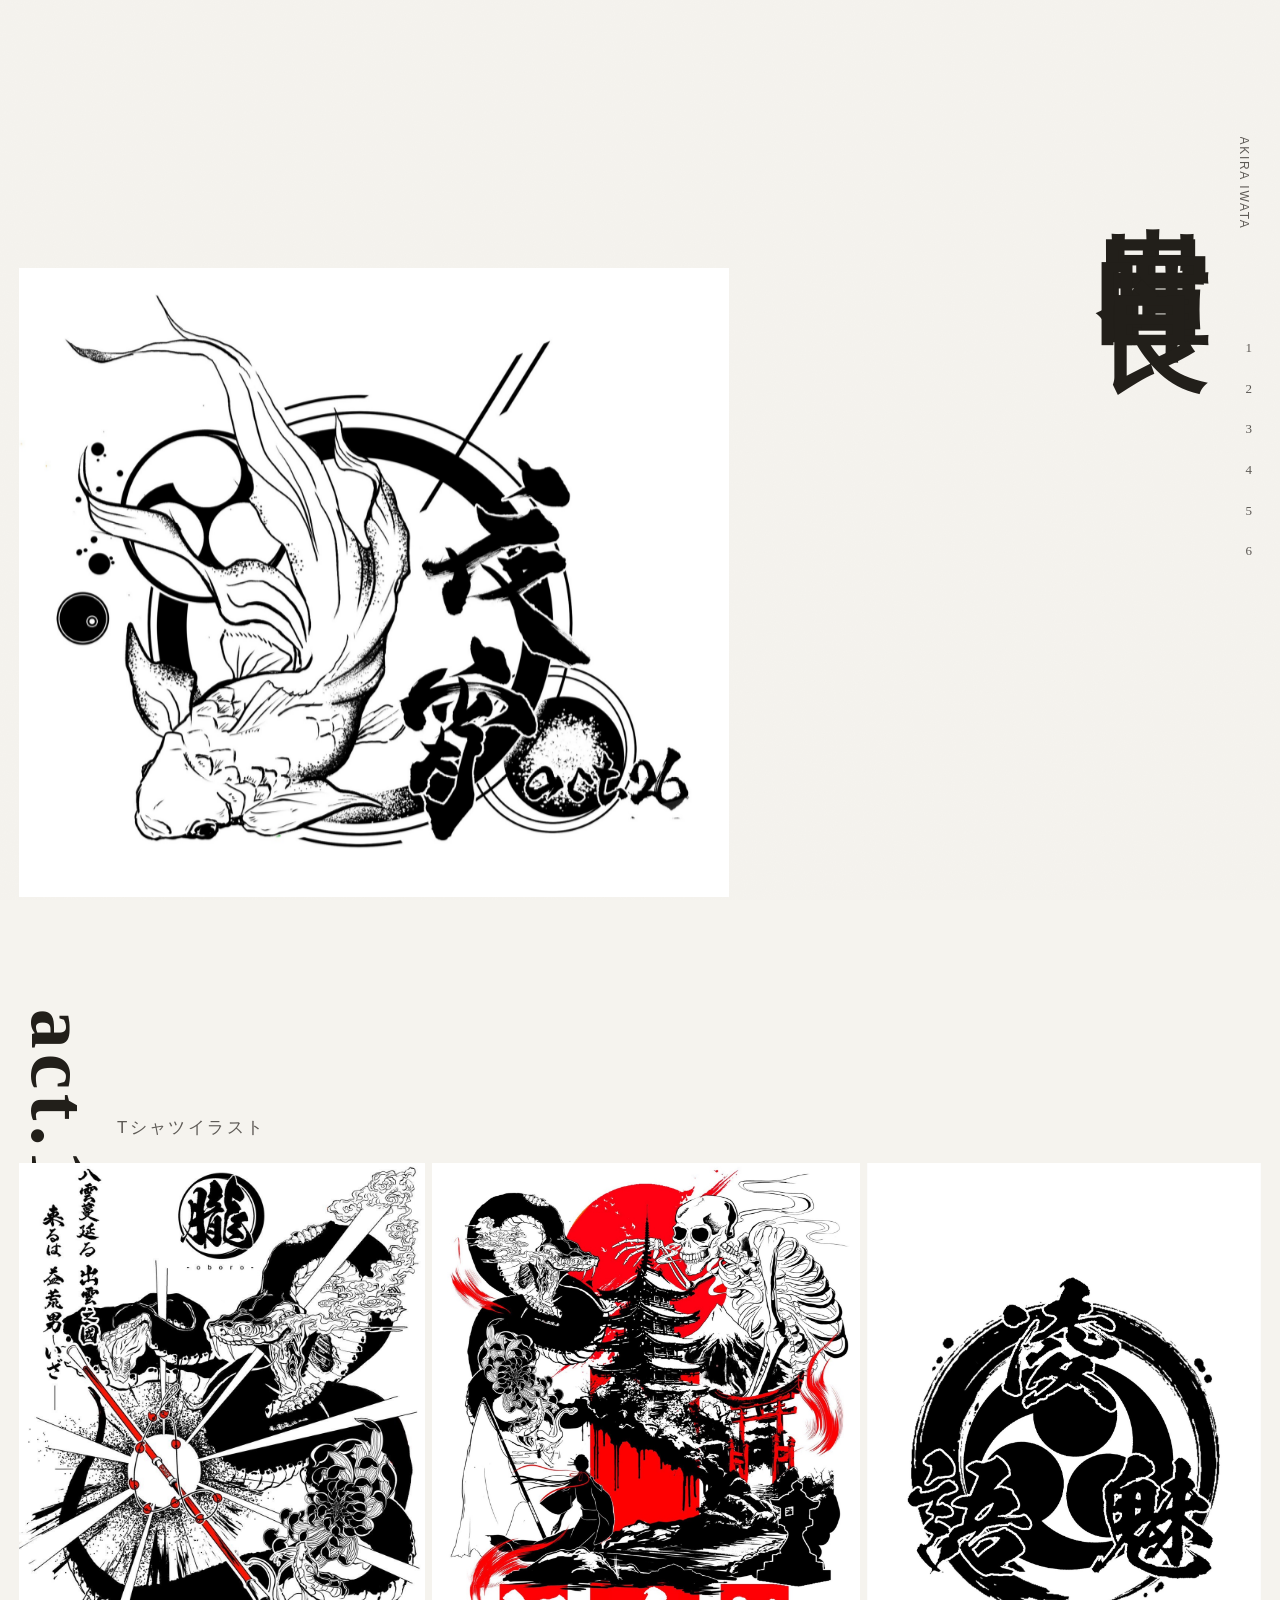
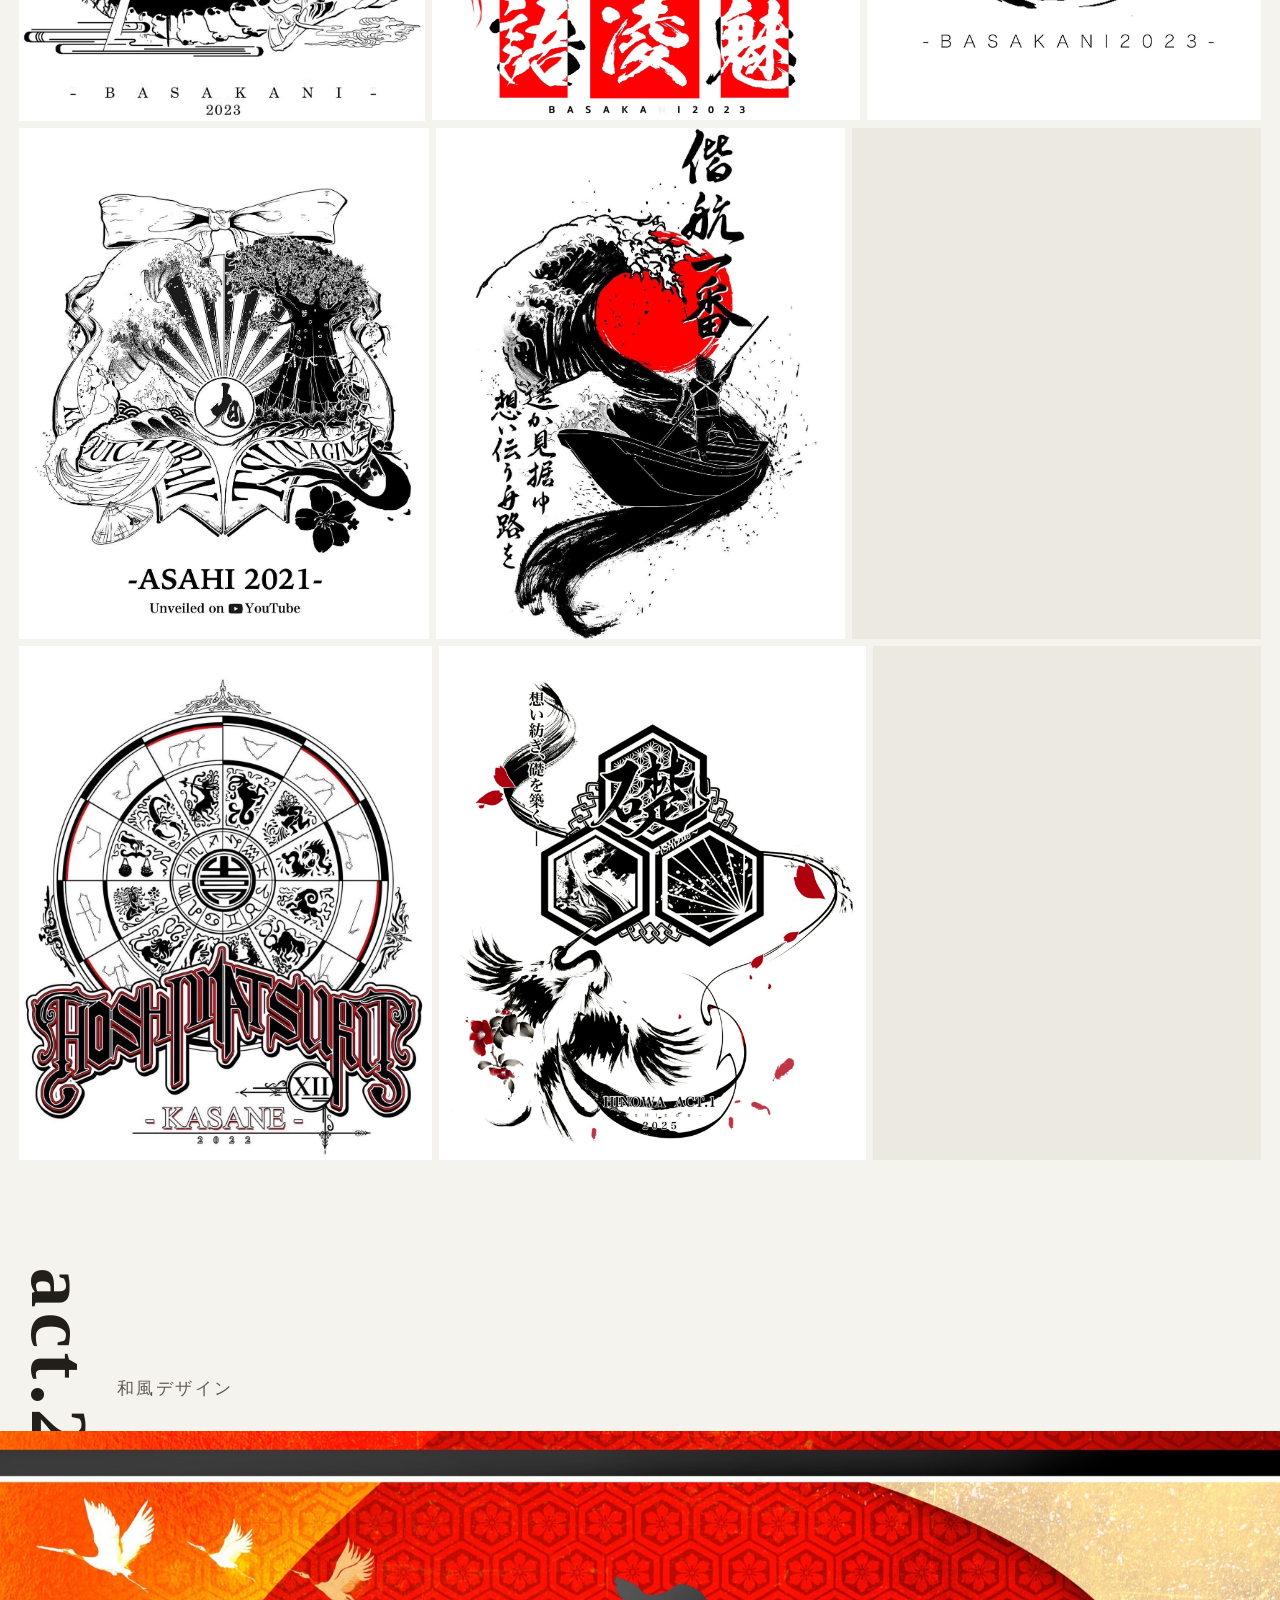
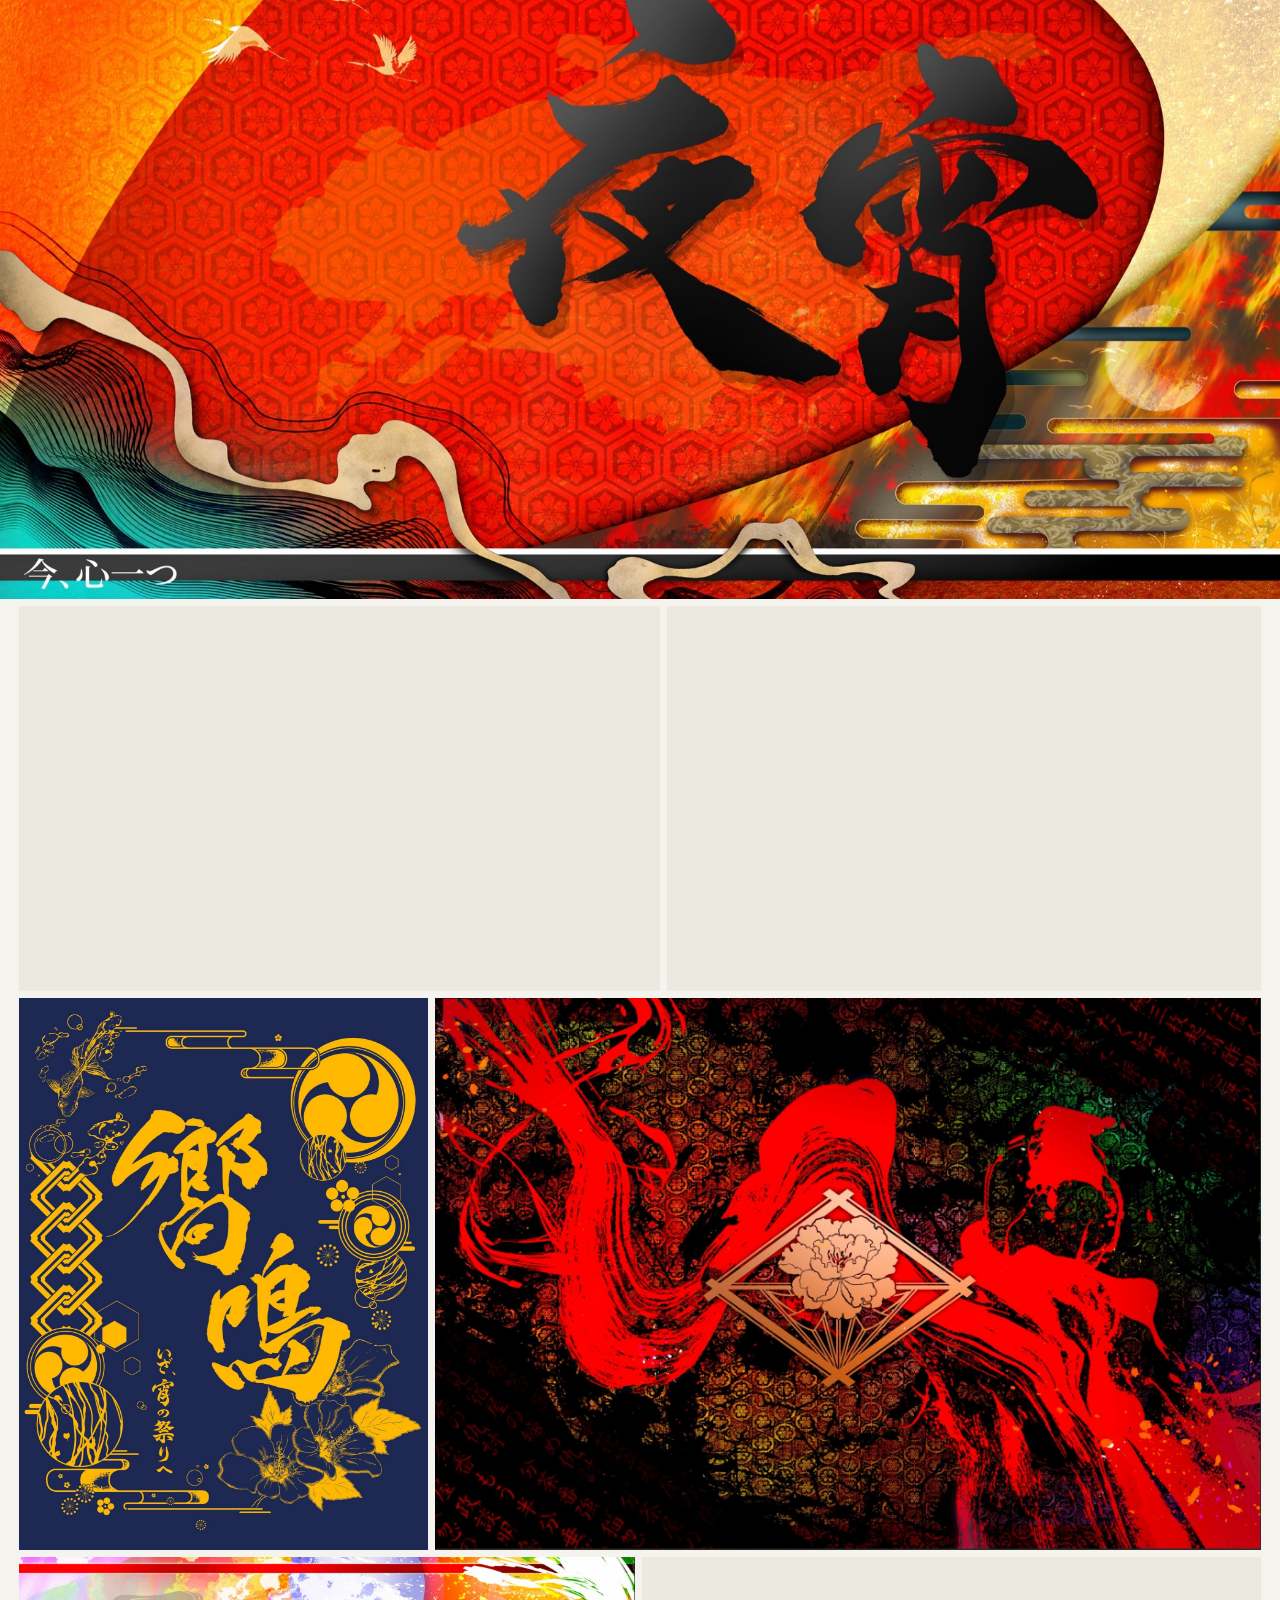
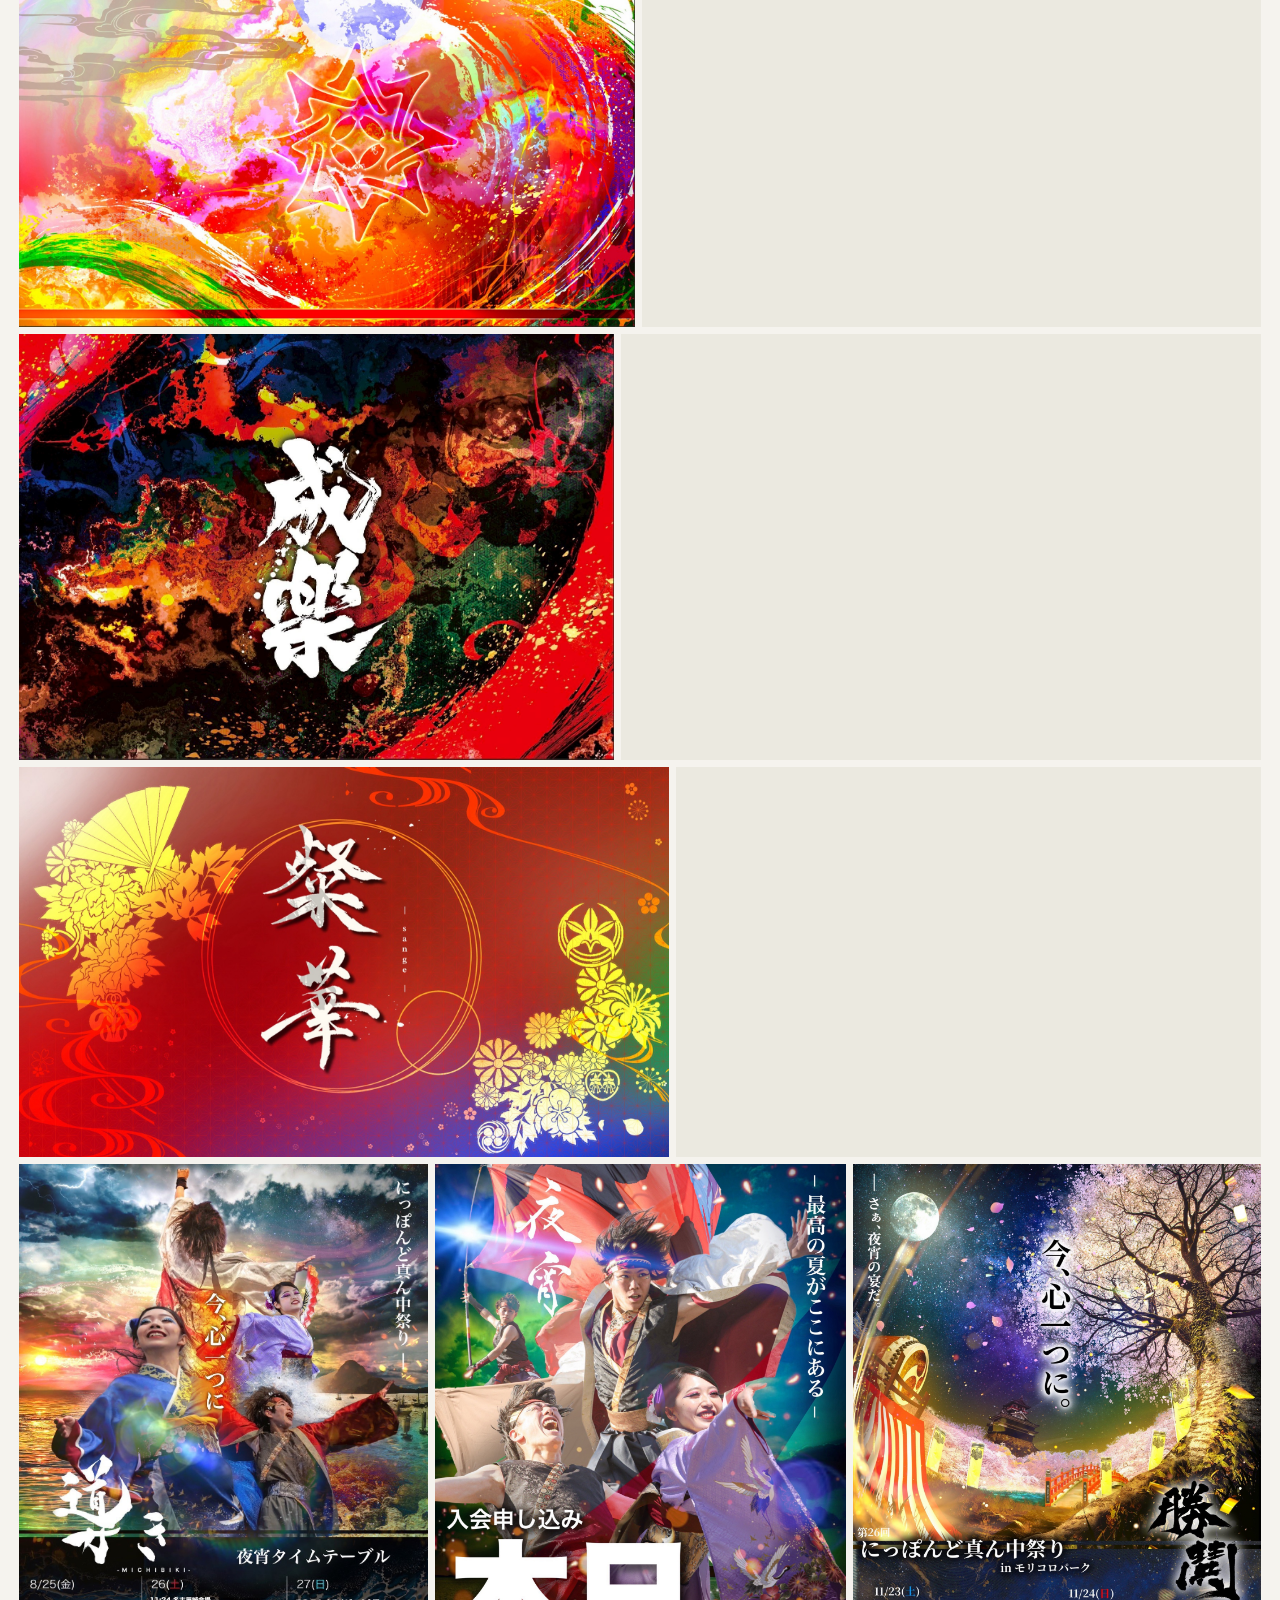
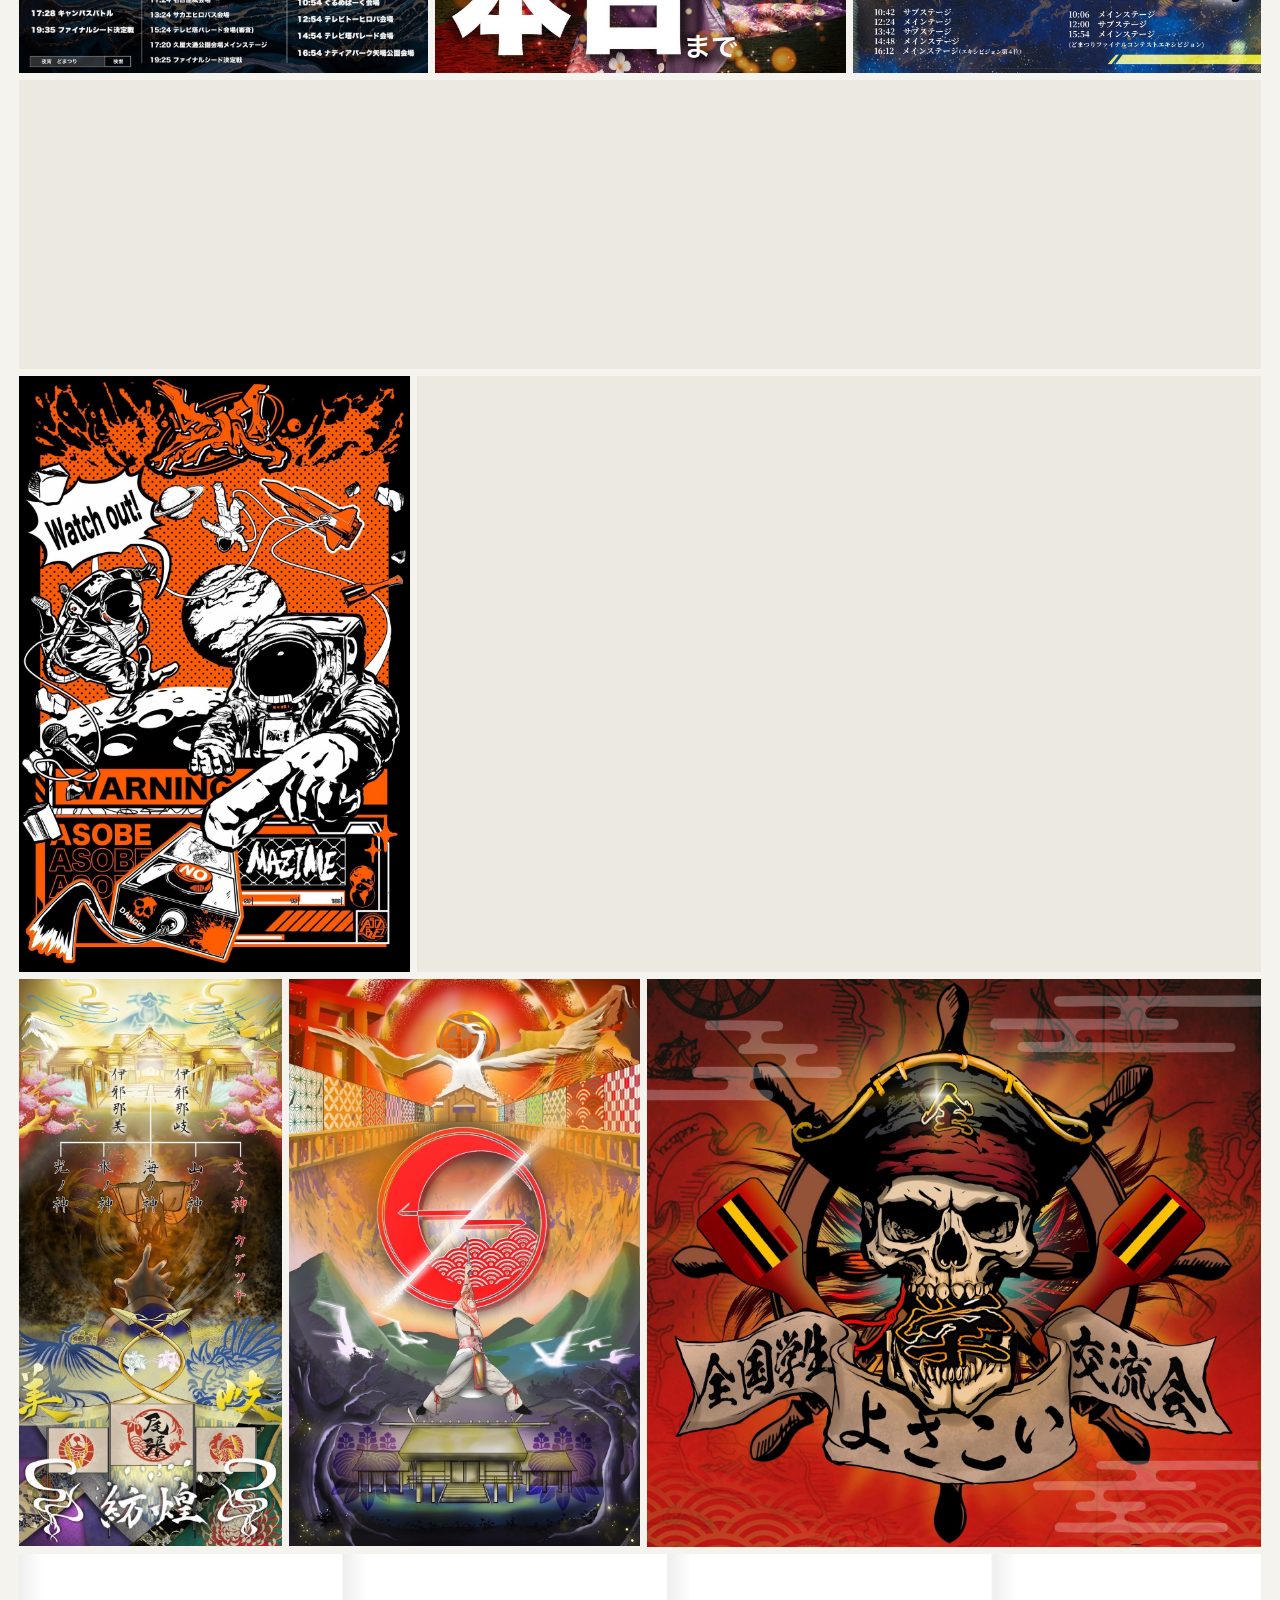
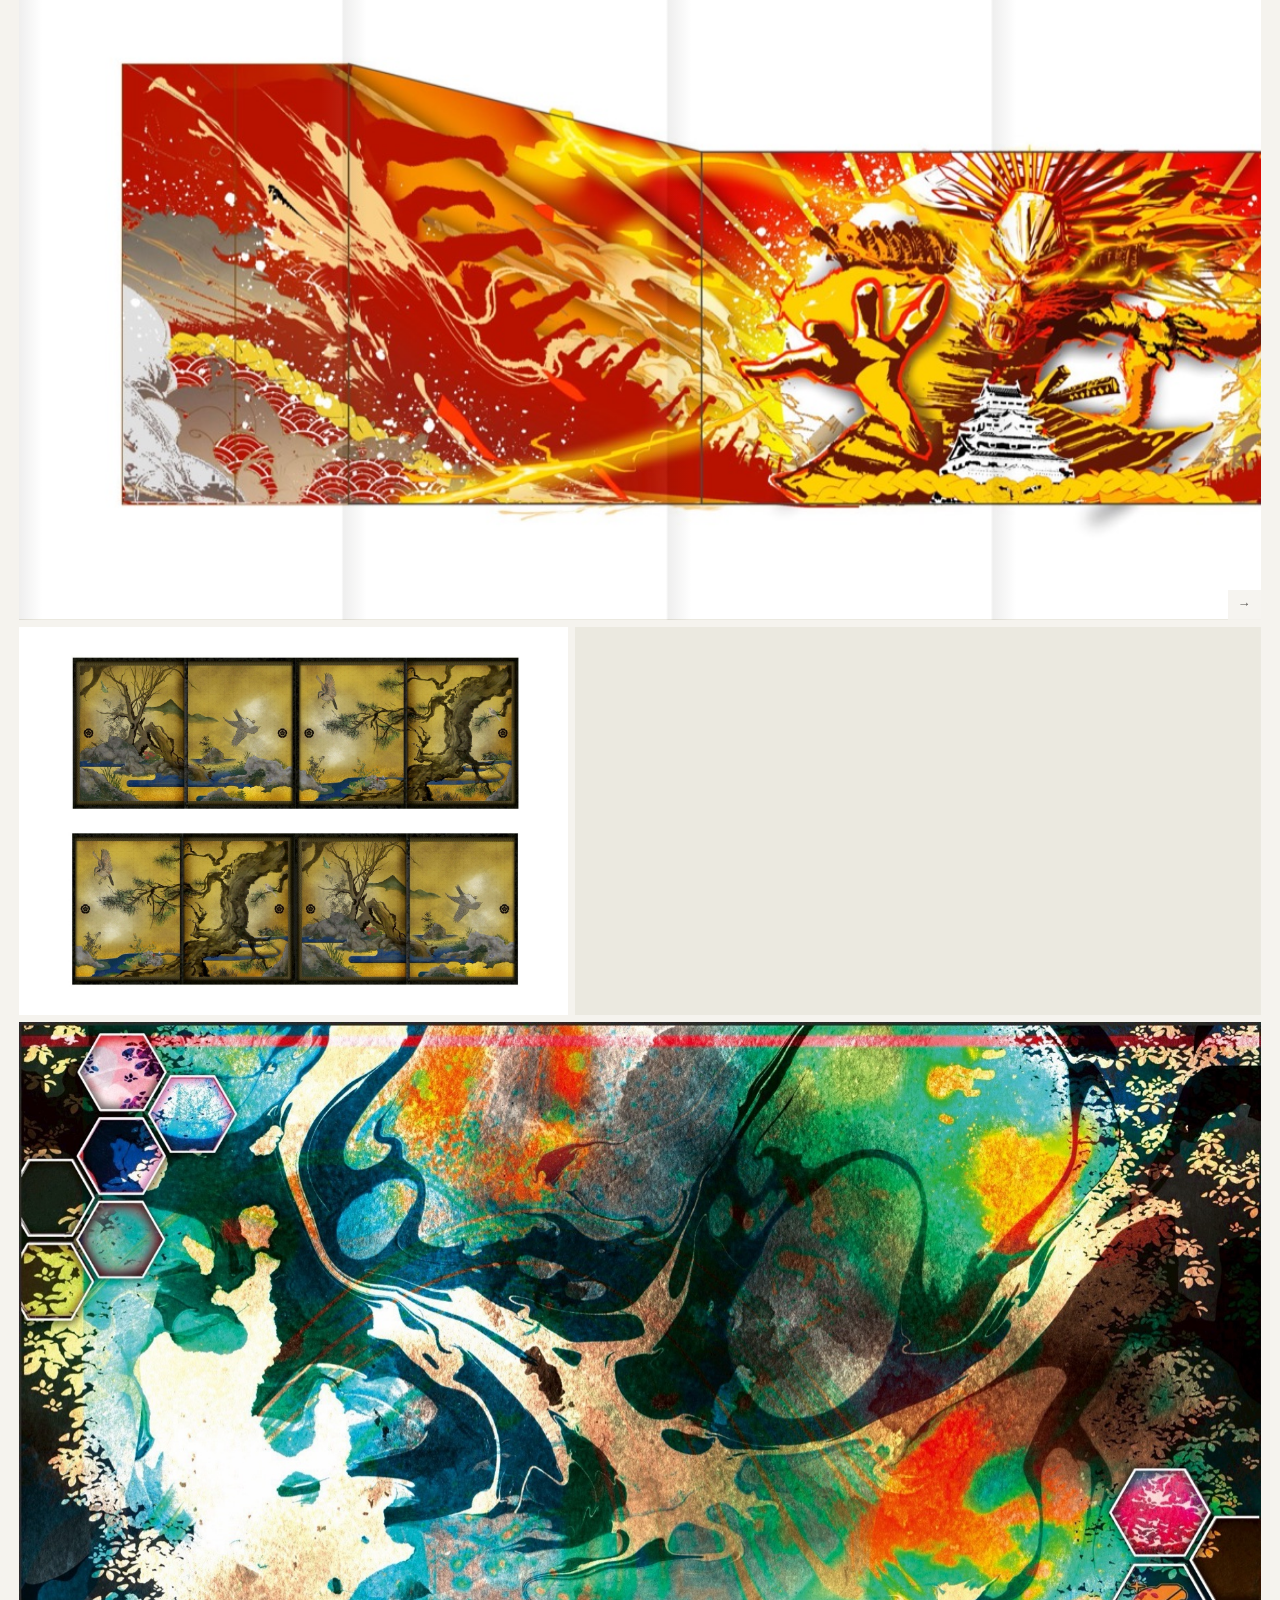
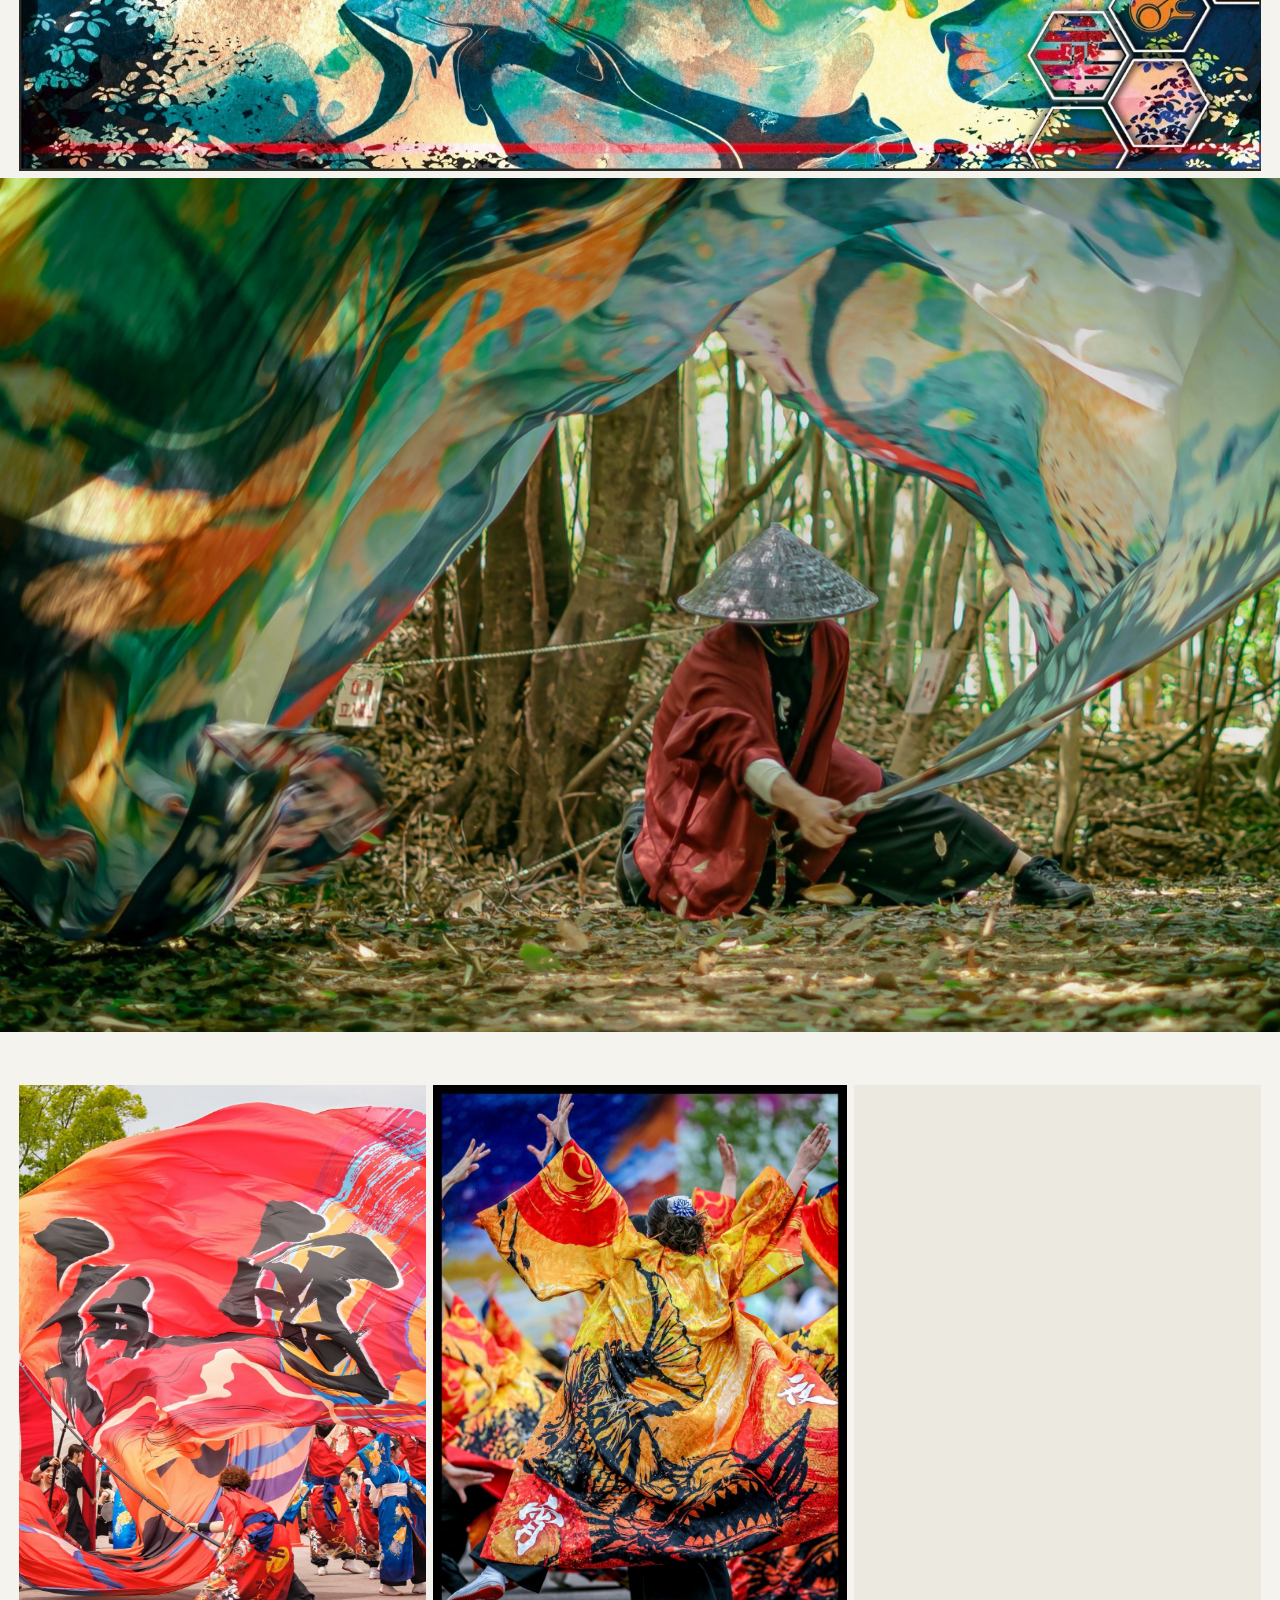
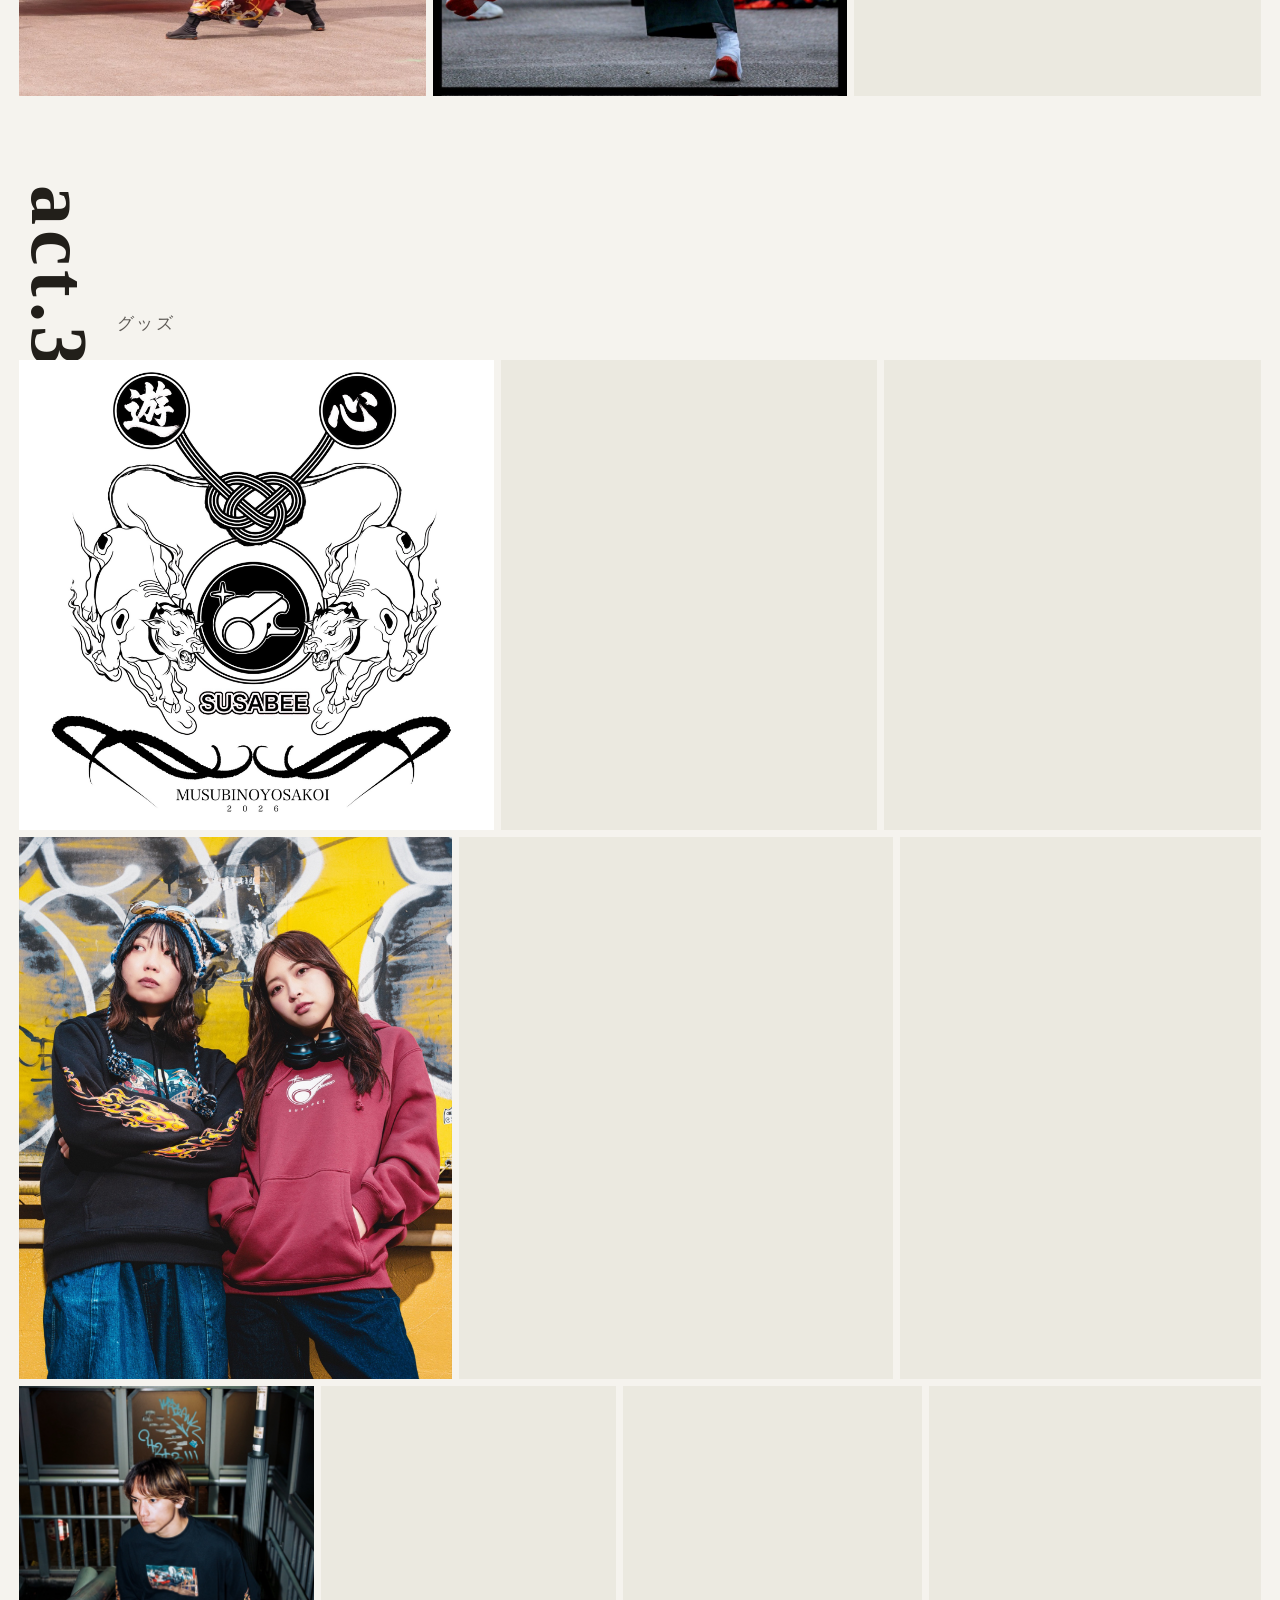
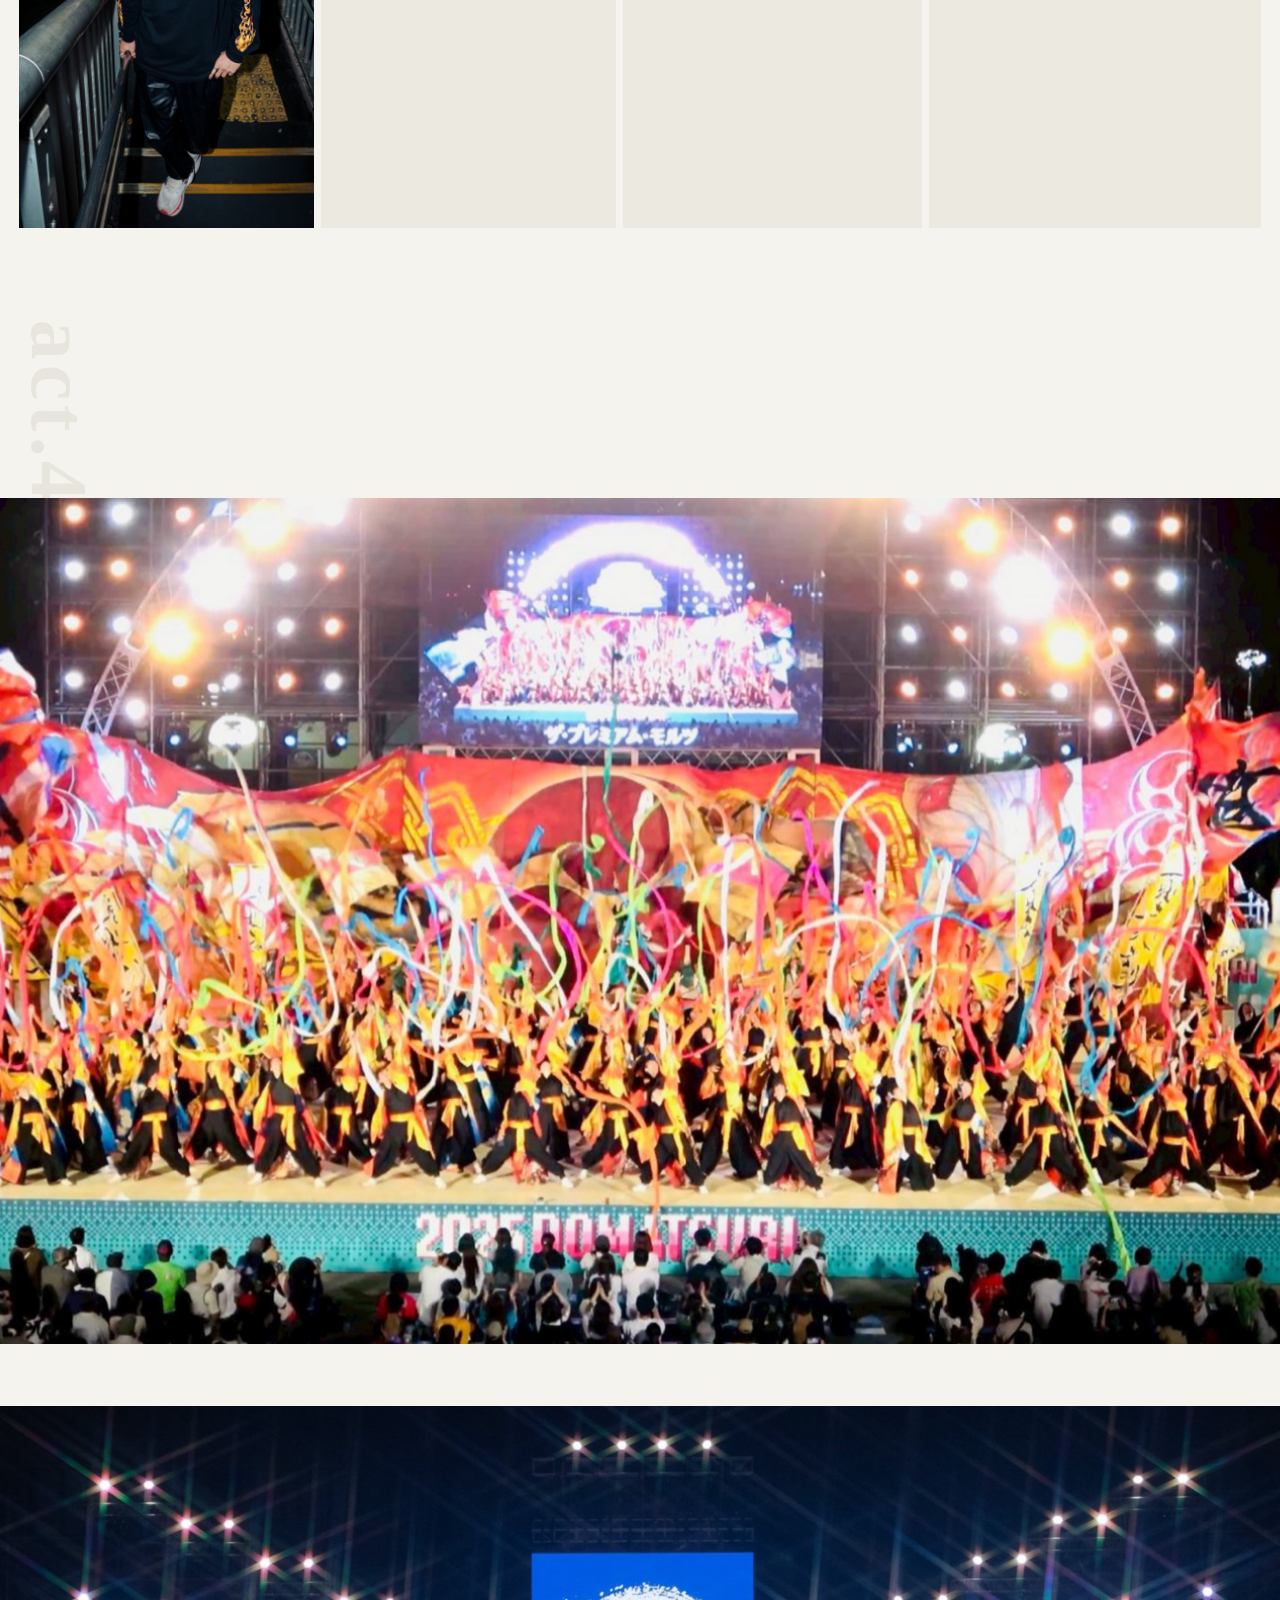
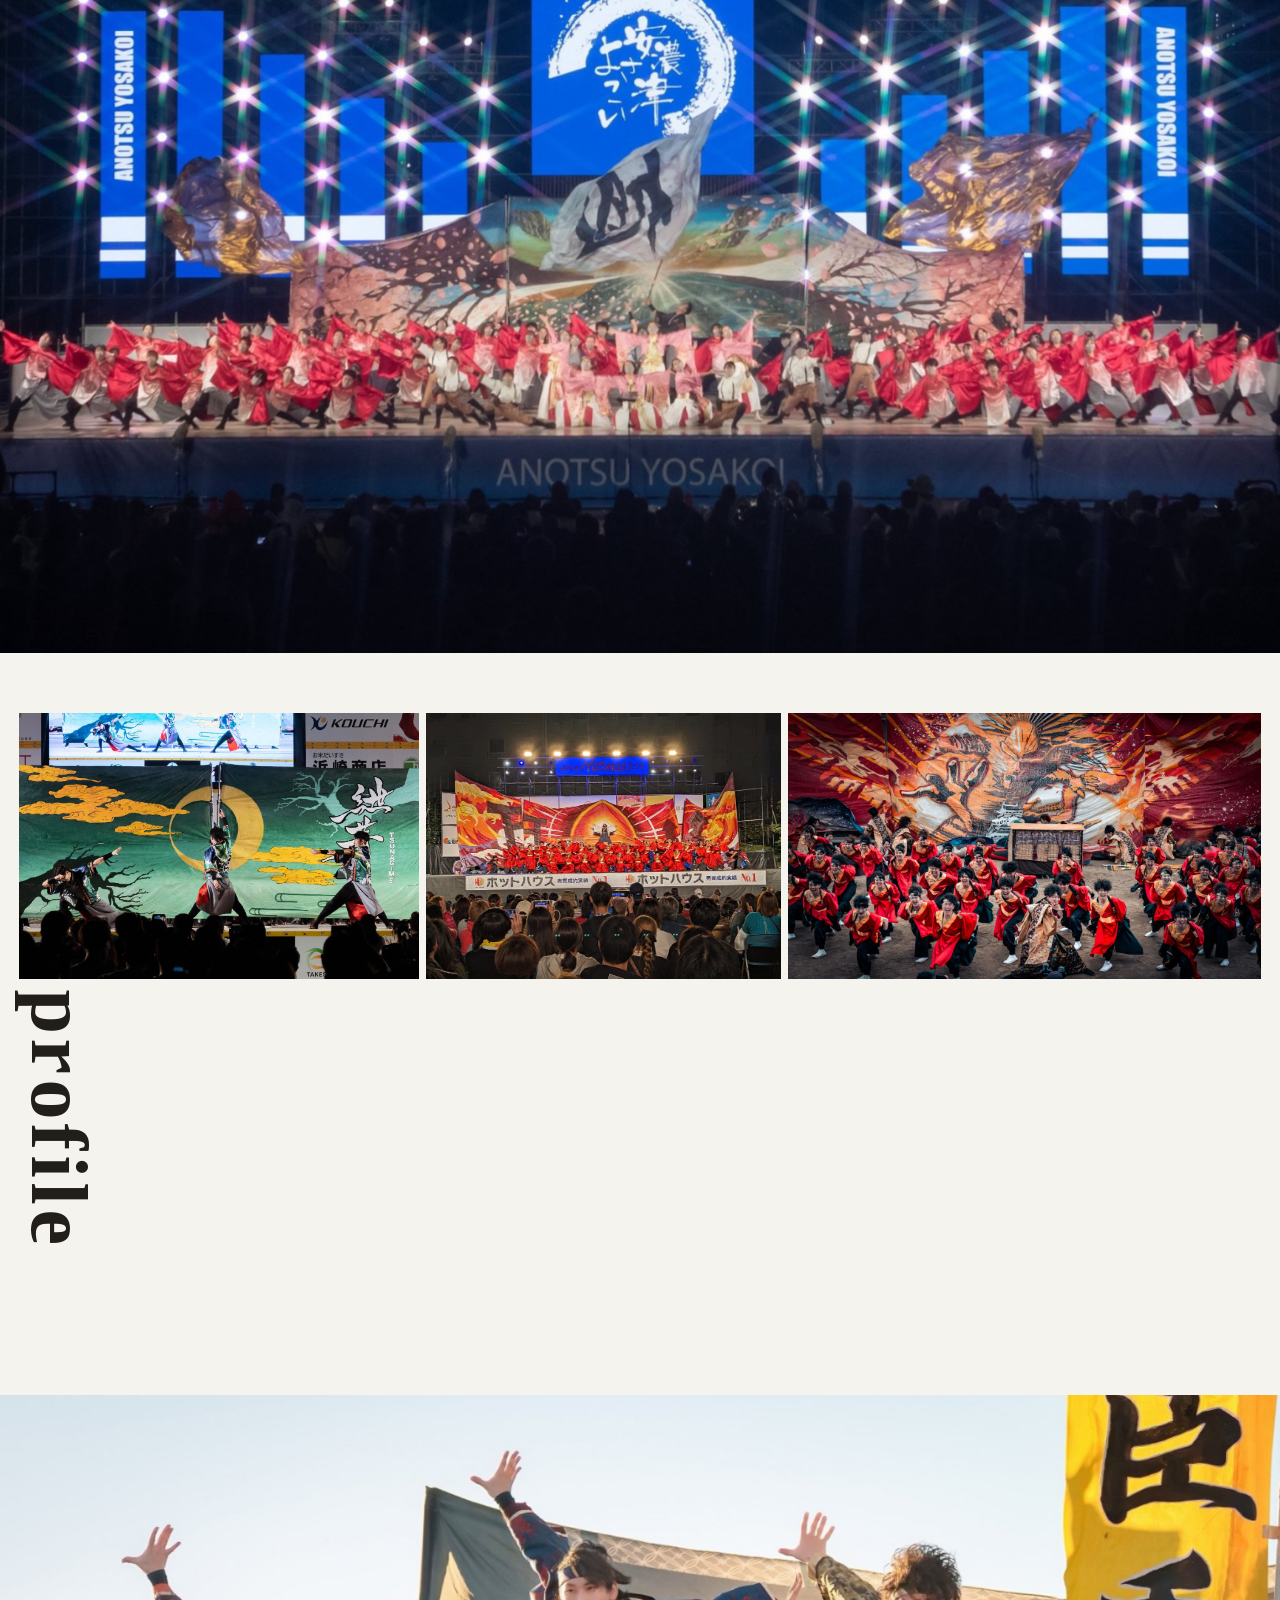
==== commit 6b7716db: "管理画面を全面刷新、幕間演出を削除しプロフィールへ写真吸収 - kure（幕間の暗転演出）を削除。夕暮れ写真はact5(profile)先頭のリード画像に吸収 - ギャラリーの表示順を content" ====
--- a/index.html
+++ b/index.html
@@ -348,15 +348,6 @@
   </div>
 </section>
 
-<section class="kure" id="kure" aria-label="幕間">
-  <div class="kure__zone kure__zone--paper" data-actzone="paper" aria-hidden="true"></div>
-  <div class="kure__zone kure__zone--night" data-actzone="night" aria-hidden="true"></div>
-  <div class="kure__stage">
-    <img src="img/works/4th-001.jpg" alt="夕陽の逆光の中、三人の踊り手が宙に跳ぶ" width="1800" height="1200" loading="lazy" decoding="async">
-    <div class="kure__veil" aria-hidden="true"></div>
-  </div>
-</section>
-
 <section class="act" id="act4" data-theme="night" data-actzone="night">
   <div class="spine">
     <div class="act__head">
@@ -399,6 +390,17 @@
     <div class="act__head">
       <h2 class="maku-title" data-maku data-px="-0.04">profile</h2>
     </div>
+  </div>
+
+    <figure class="plate bleed bleed-photo bleed-photo--cover" data-reveal>
+    <button type="button" data-lb="4th-001">
+      <img src="img/works/4th-001.jpg" alt="夕陽の逆光の中、三人の踊り手が宙に跳ぶ" width="1800" height="1200" loading="lazy" decoding="async">
+    </button>
+  </figure>
+  </div>
+
+  <div class="spine">
+<div class="spine">
     <div class="shirusu__grid">
       <figure class="plate shirusu__photo" data-reveal>
         <button type="button" data-lb="ex-005">
--- a/assets/css/style.css
+++ b/assets/css/style.css
@@ -273,46 +273,6 @@
   color: var(--sumi-soft);
   pointer-events: none;
 }
-
-/* ---------- 幕間（暗転ステージ） ---------- */
-.kure {
-  block-size: 180svh;
-  position: relative;
-  margin-block: var(--gap);
-}
-.kure__zone {
-  position: absolute;
-  inset-inline: 0;
-  pointer-events: none;
-}
-.kure__zone--paper { inset-block-start: 0; block-size: 62%; }
-.kure__zone--night { inset-block-start: 62%; block-size: 38%; }
-.kure__stage {
-  position: sticky;
-  top: 0;
-  block-size: 100svh;
-  overflow: clip;
-}
-.kure__stage img {
-  position: absolute;
-  inset: 0;
-  width: 100%;
-  height: 100%;
-  object-fit: cover;
-  transform: scale(1.06);
-  transition: transform 1400ms var(--ease-out);
-}
-.kure.is-seen .kure__stage img { transform: scale(1); }
-.kure__veil {
-  position: absolute;
-  inset: 0;
-  background: var(--night-bg);
-  opacity: 0;
-  transition: opacity 900ms var(--ease-out);
-  will-change: opacity;
-}
-.kure[data-phase="1"] .kure__veil { opacity: 0.45; }
-.kure[data-phase="2"] .kure__veil { opacity: 0.82; }
 
 /* ---------- 記（About） ---------- */
 .shirusu__grid {
@@ -563,8 +523,6 @@
   html.js .maku-title .ch { transform: none; }
   html.js .maku-title.is-in .ch { transition: opacity 150ms linear; transition-delay: 0ms; }
   .bg__night { transition-duration: 150ms; }
-  .kure__stage img { transform: none; transition: none; }
-  .kure__veil { transition-duration: 150ms; }
   .plate button img, .kura__cell img, .lb__img { transition: none; }
   html.js [data-px], html.js .bleed-photo--cover img { will-change: auto; }
 }
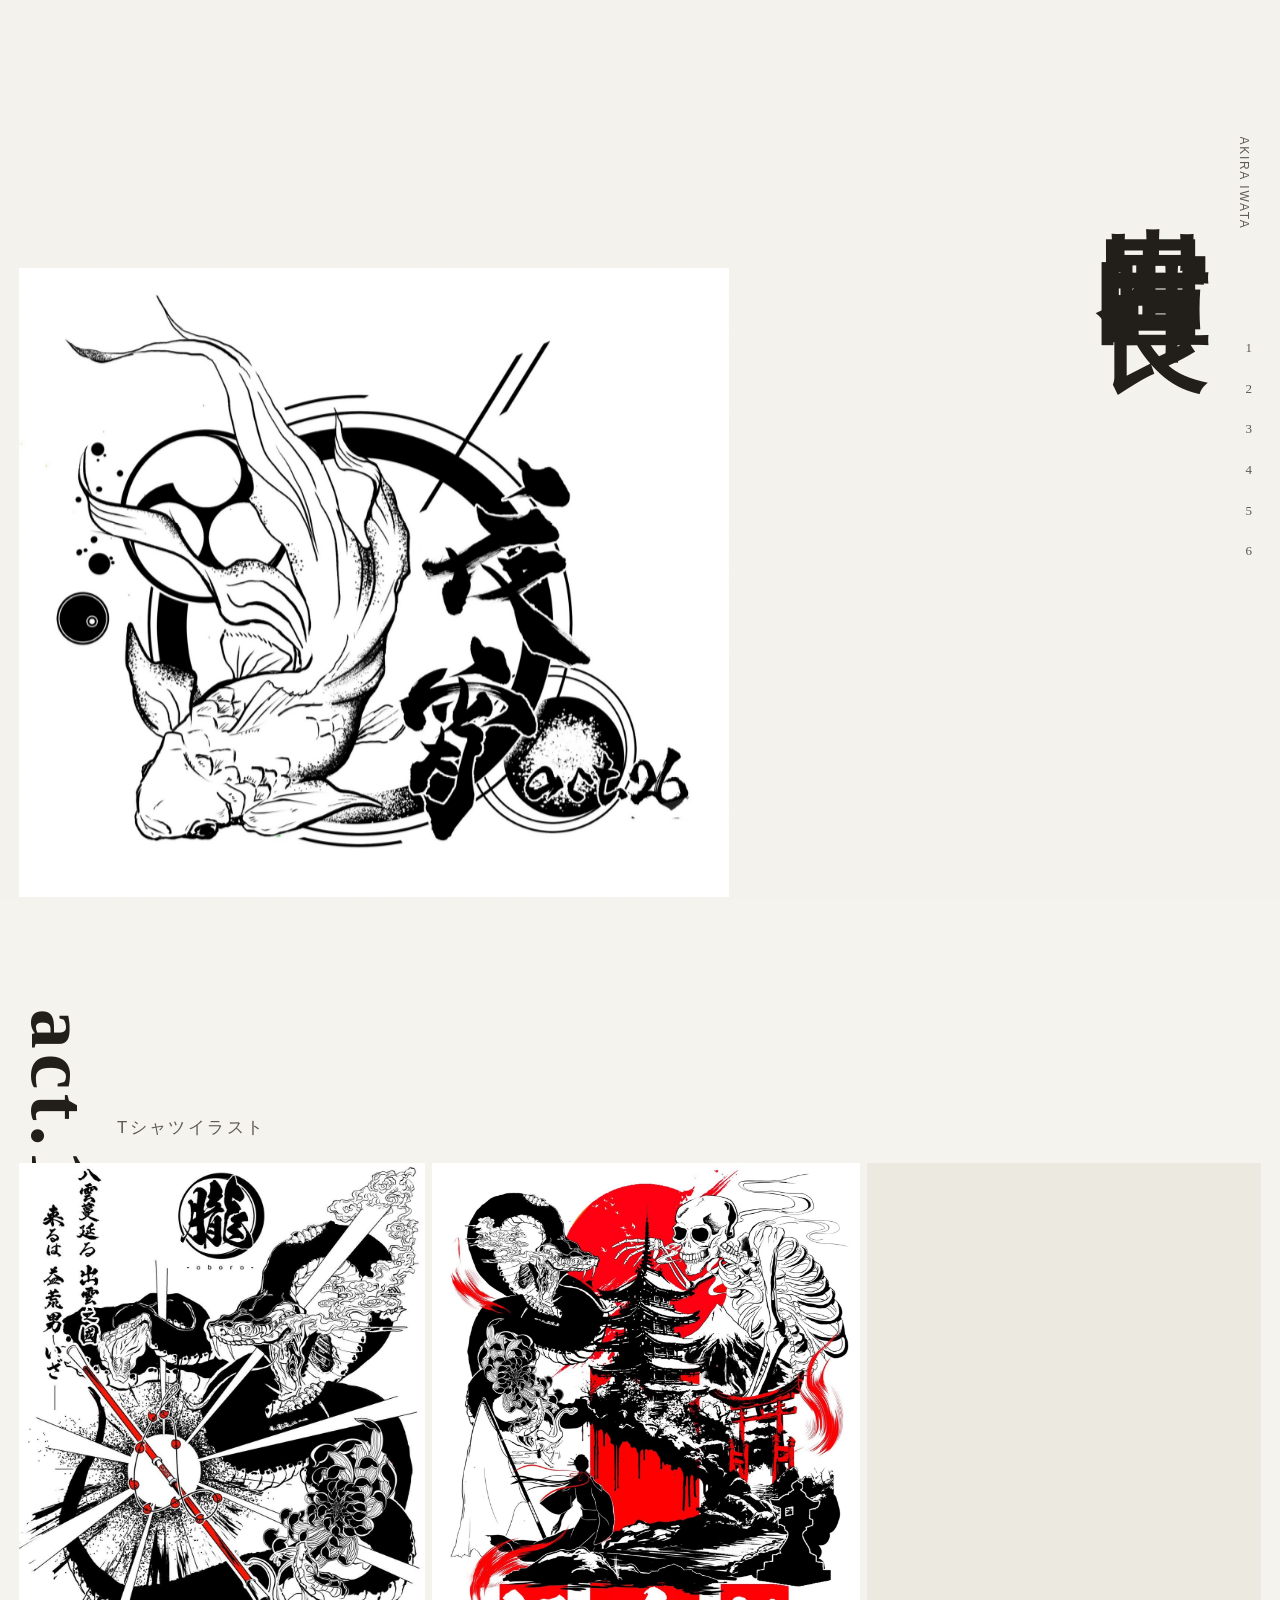
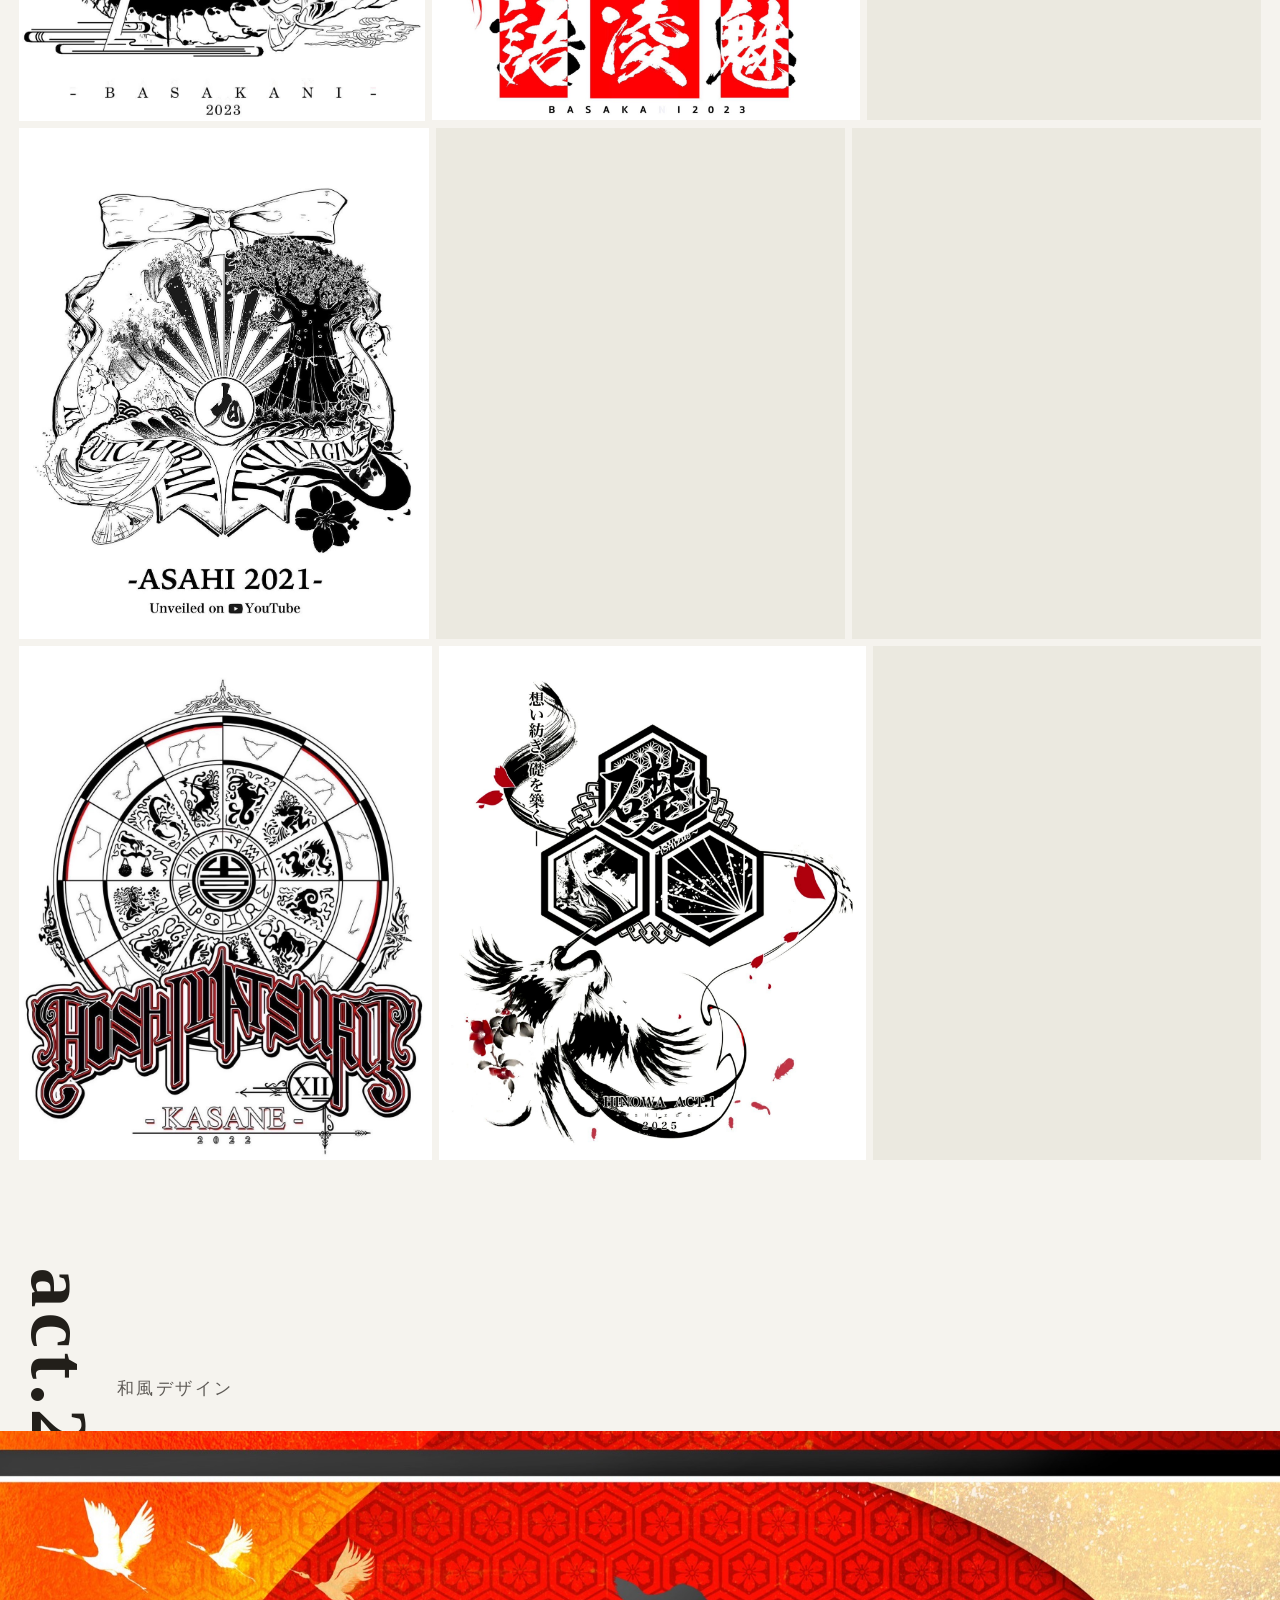
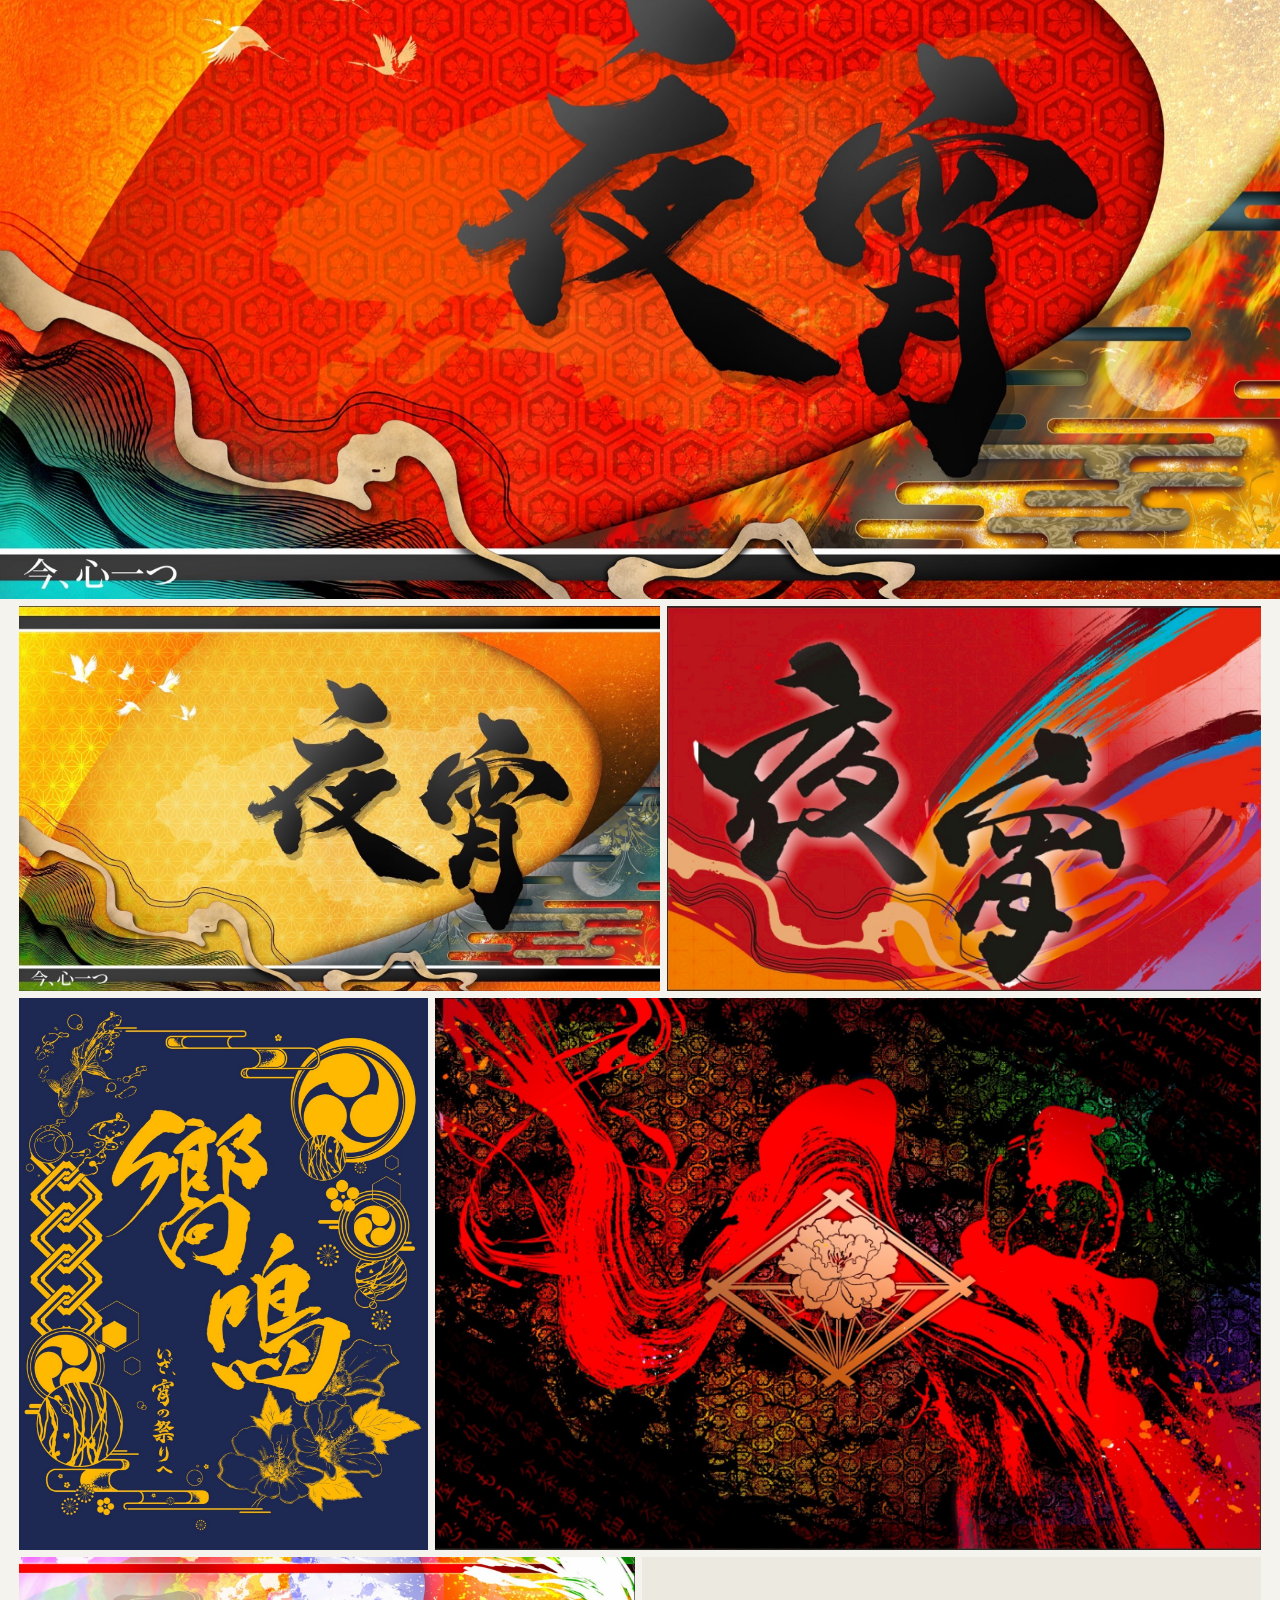
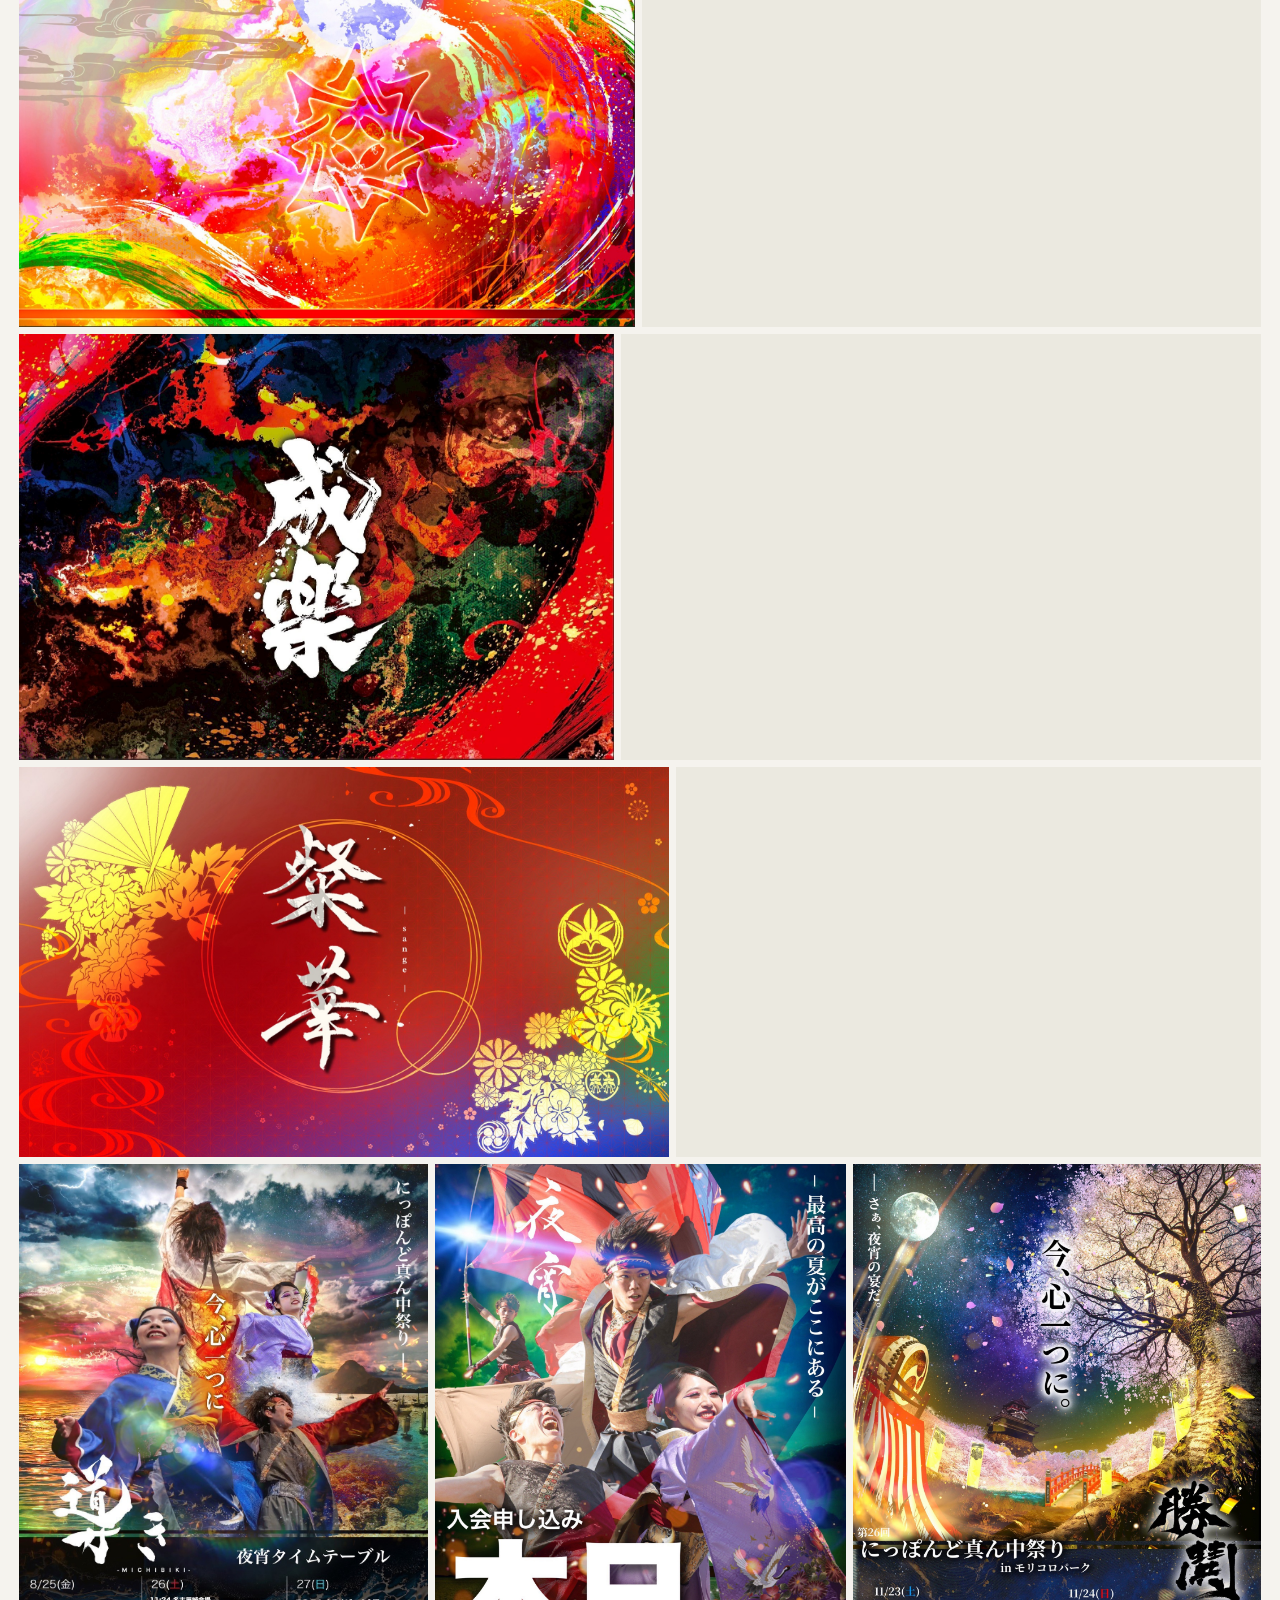
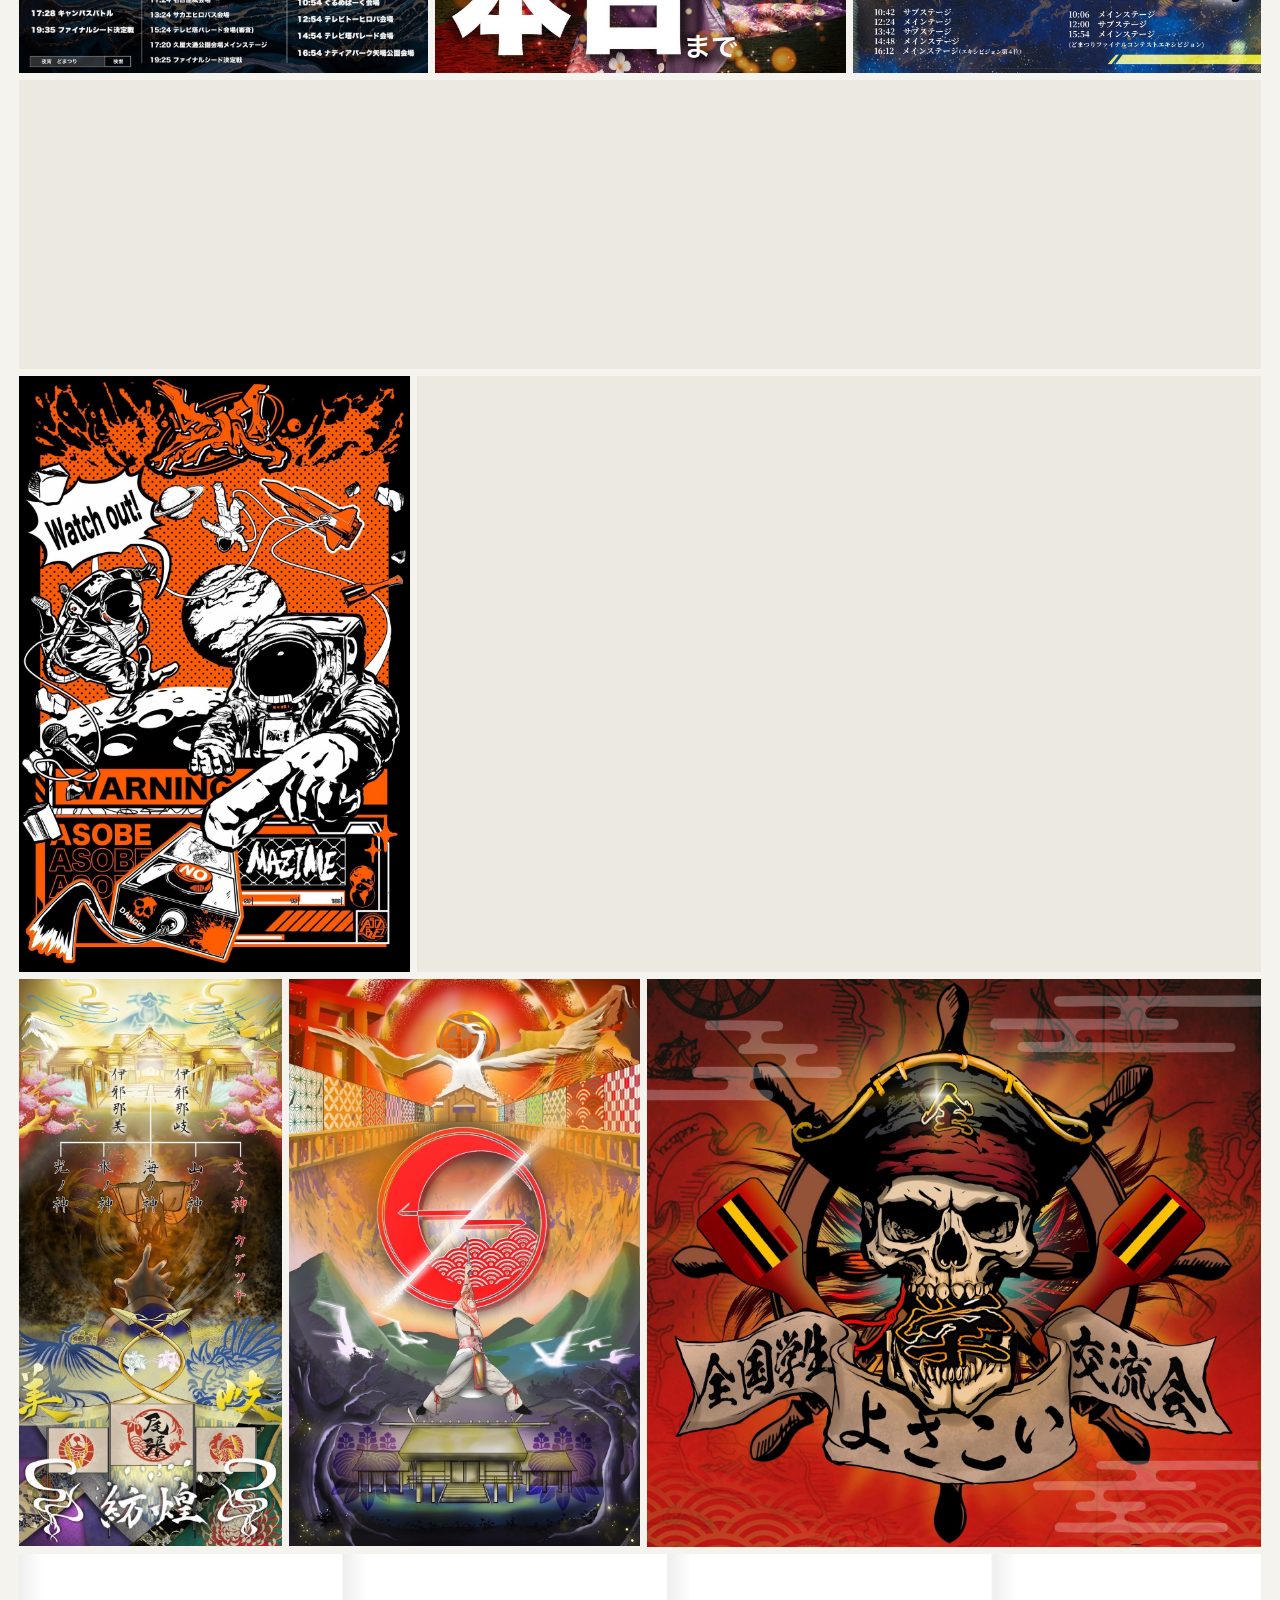
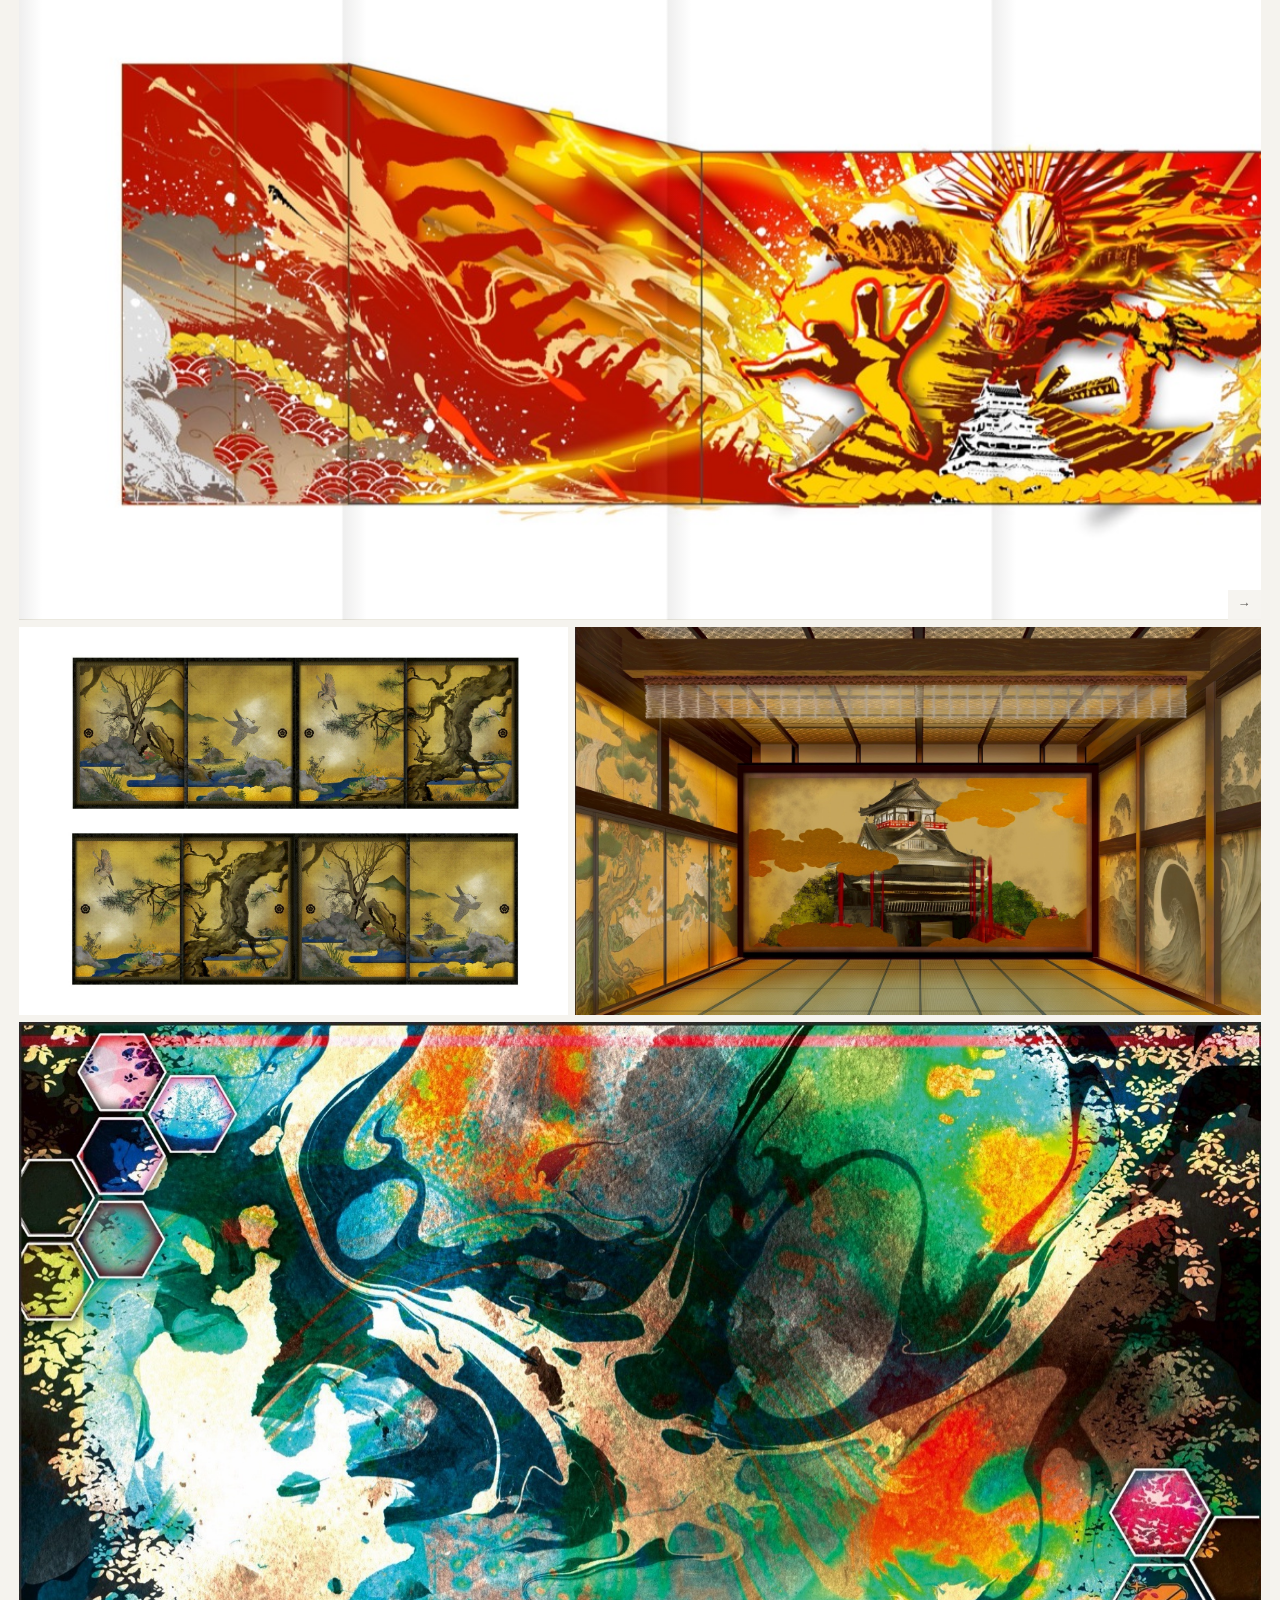
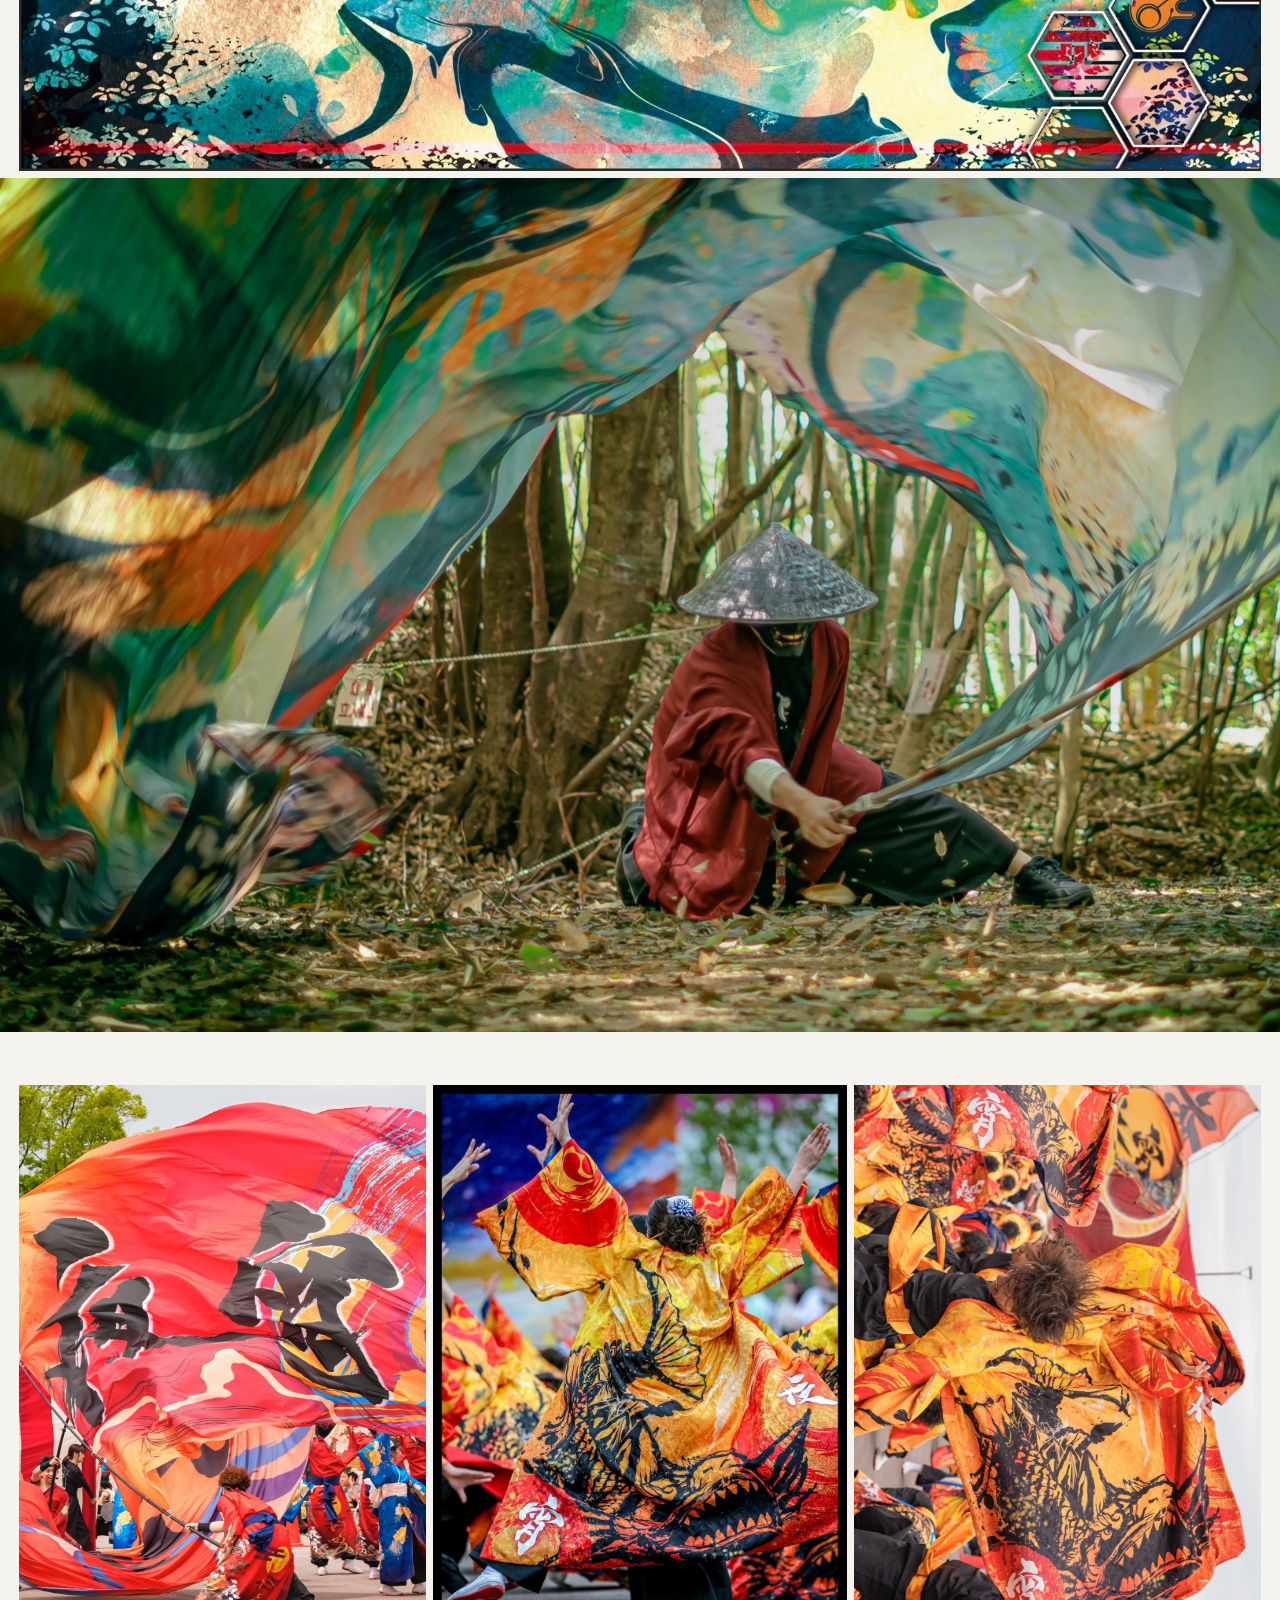
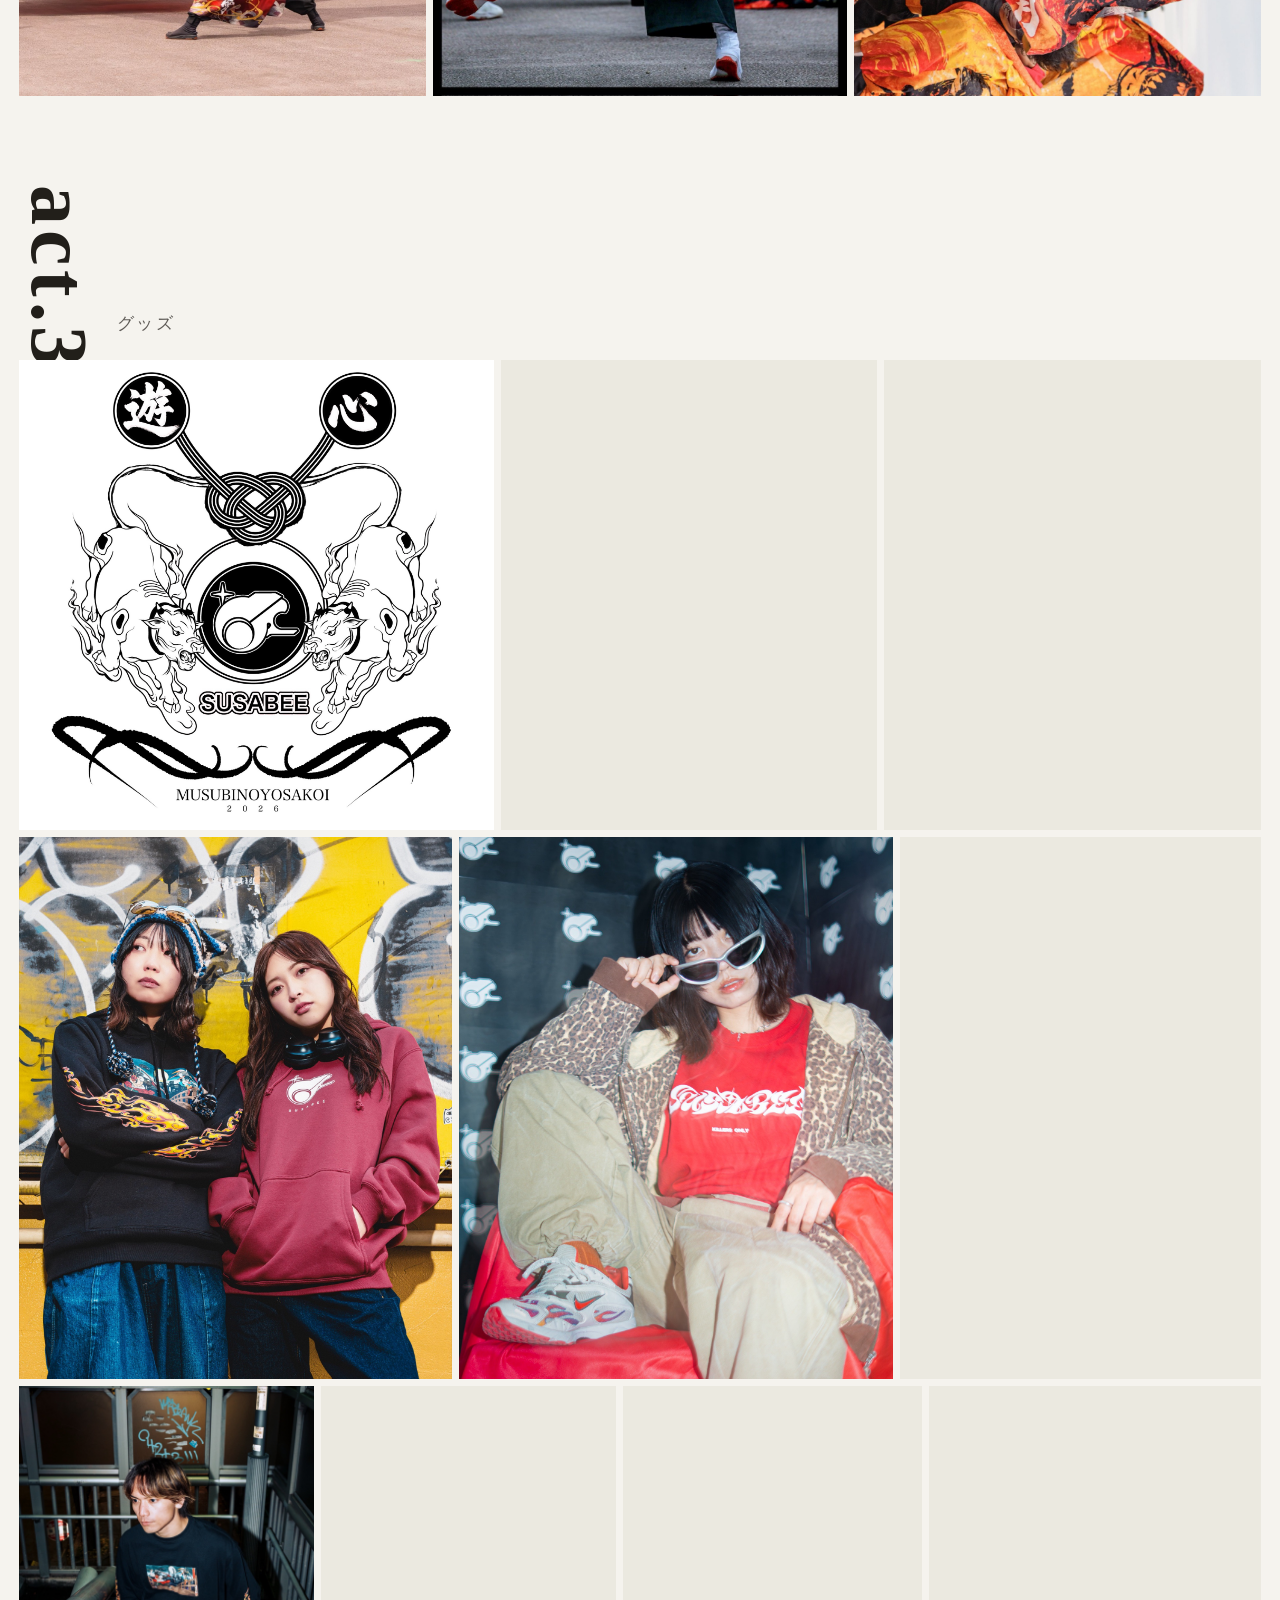
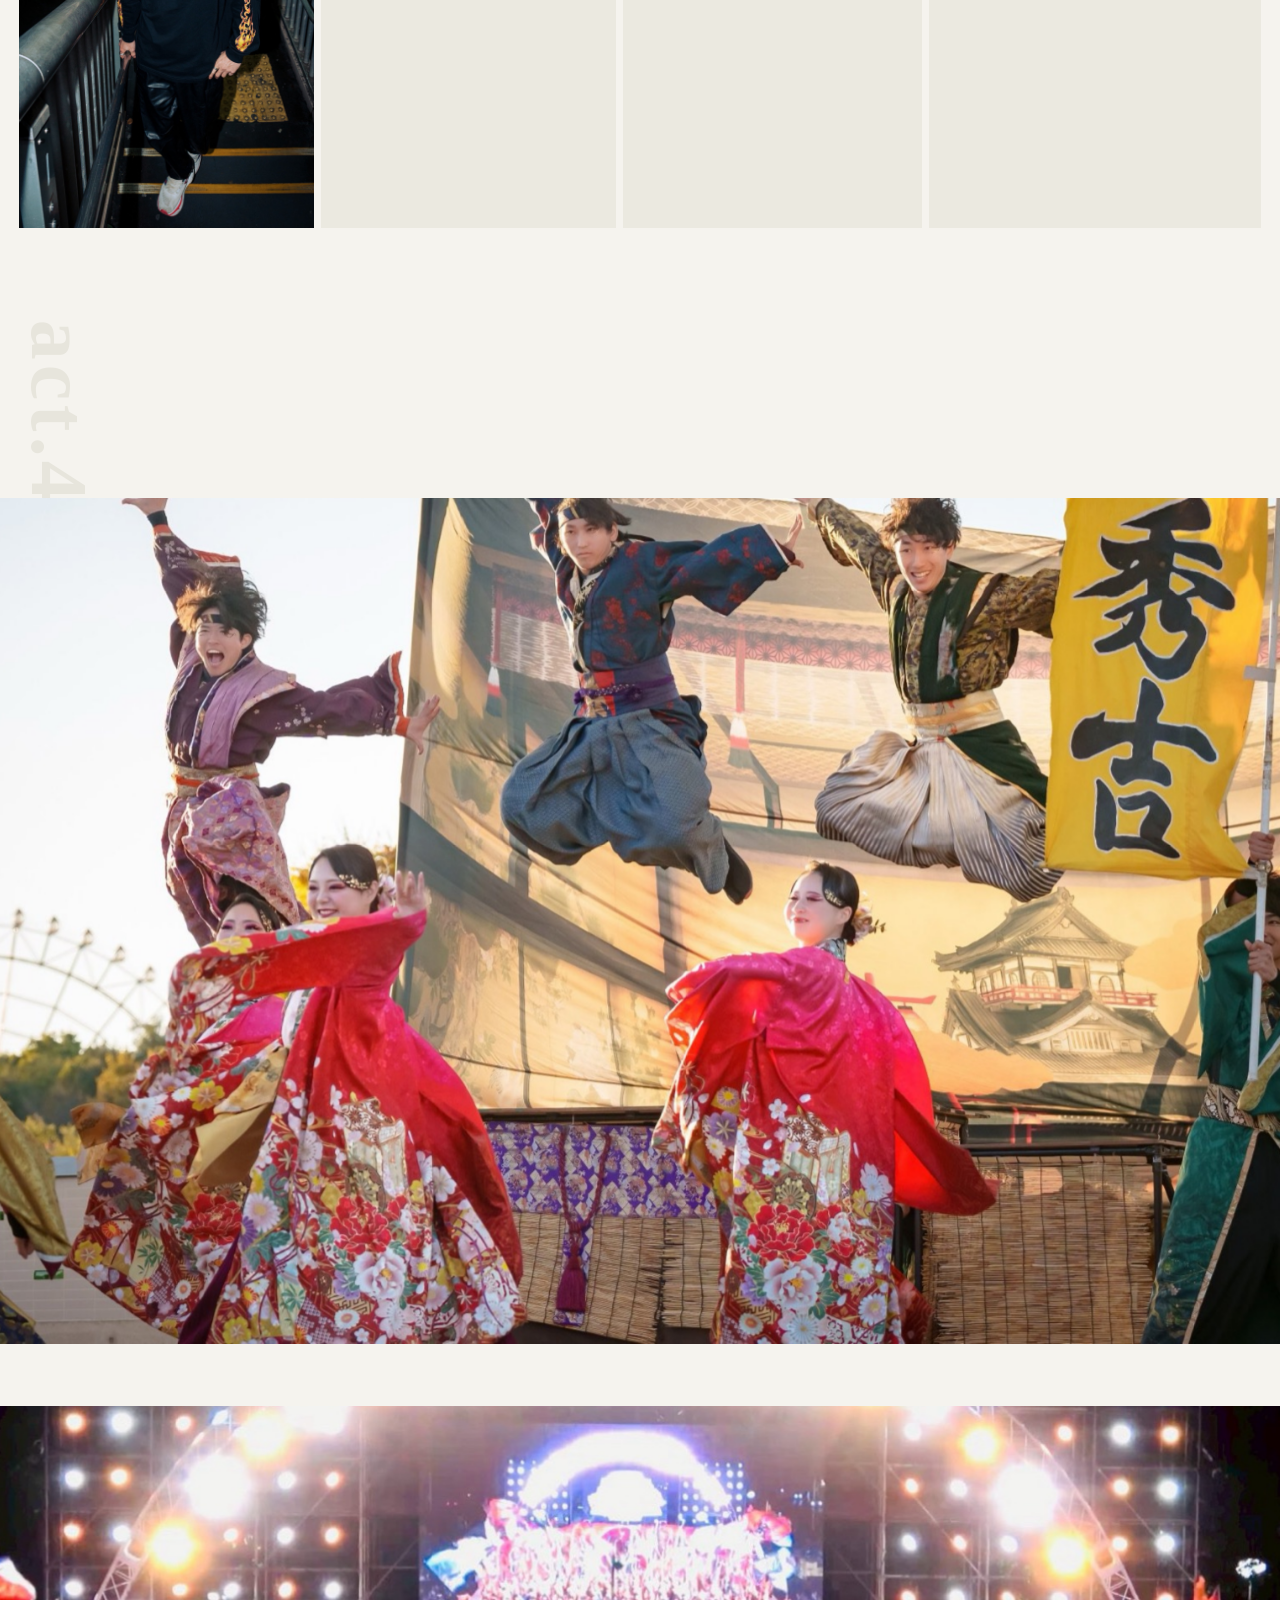
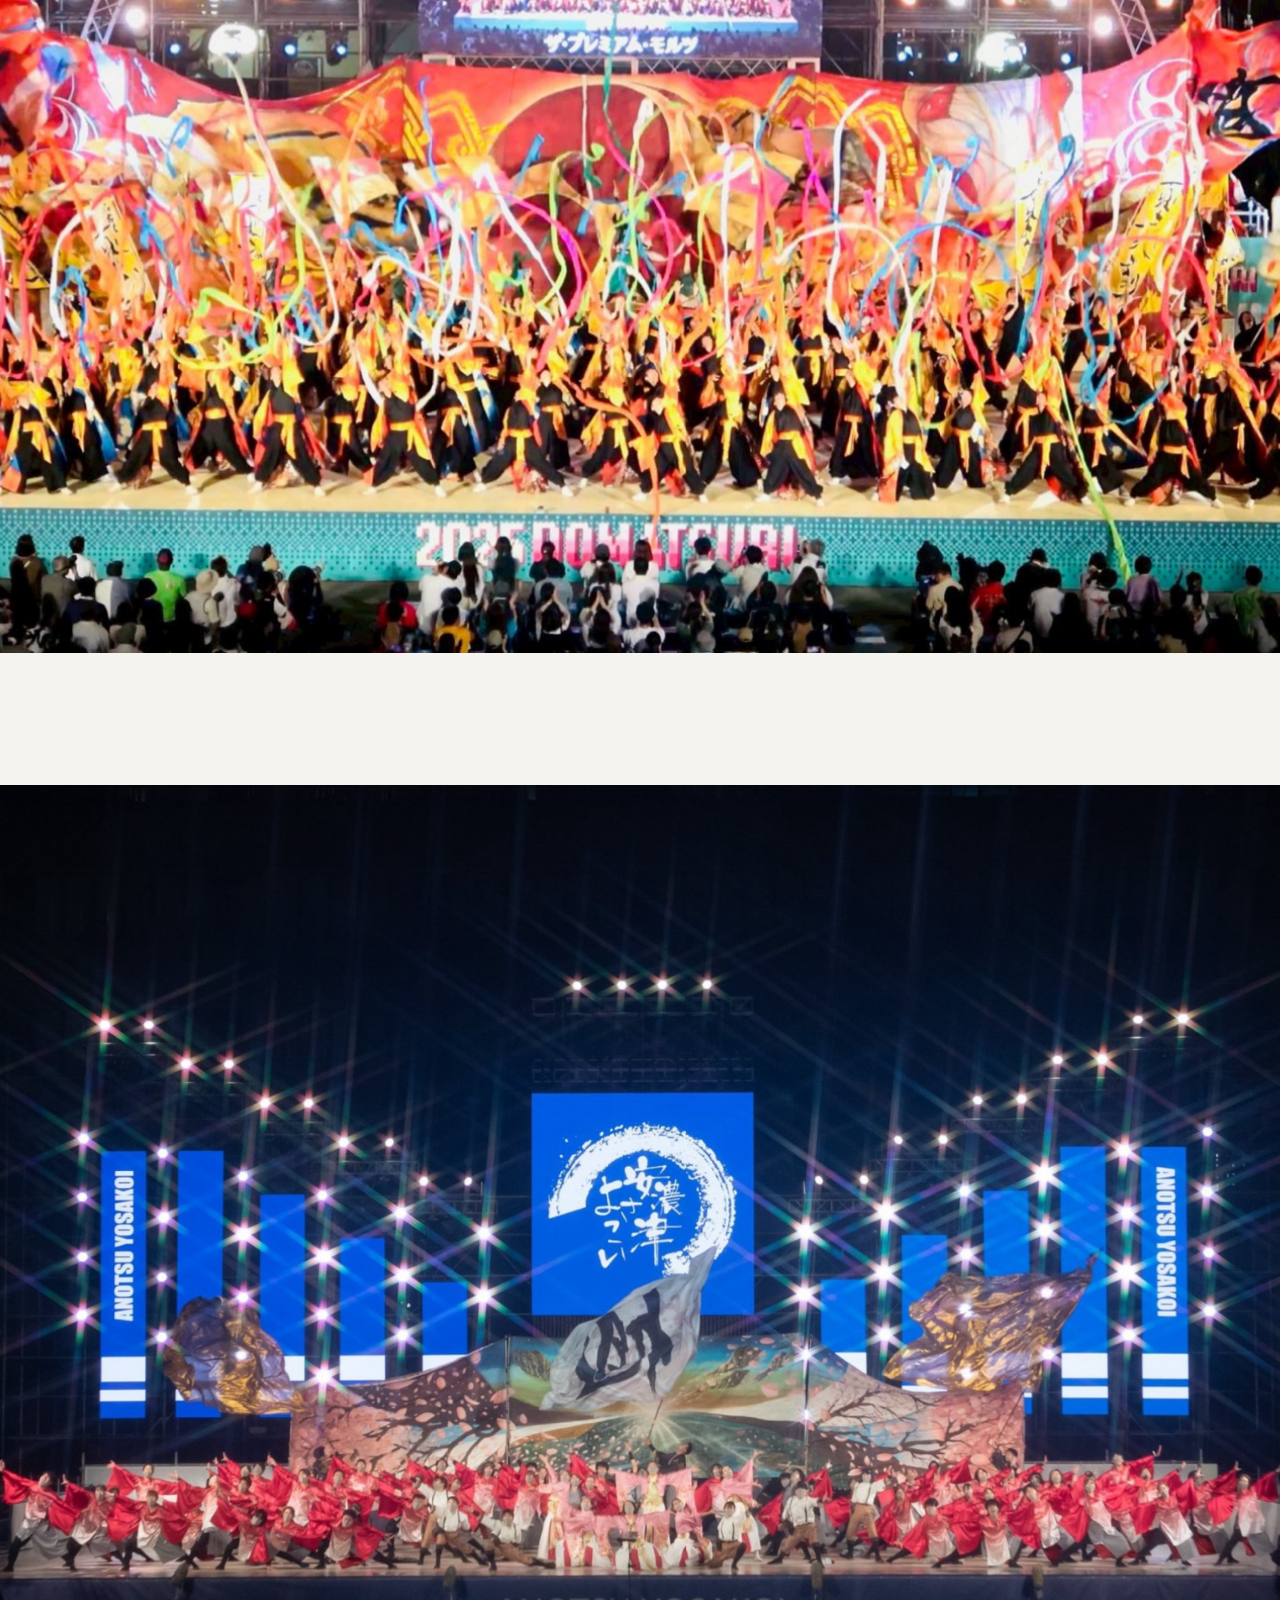
==== commit f97f8ff8: "夕暮れ写真をact5(profile)からact4先頭へ戻す act5に吸収したのは誤りで、正しくはact4（夜の幕）の先頭だった  Co-Authored-By: Claude Fable 5 <n" ====
--- a/index.html
+++ b/index.html
@@ -355,6 +355,11 @@
     </div>
   </div>
   <figure class="plate bleed bleed-photo bleed-photo--cover" data-reveal>
+    <button type="button" data-lb="4th-001">
+      <img src="img/works/4th-001.jpg" alt="夕陽の逆光の中、三人の踊り手が宙に跳ぶ" width="1800" height="1200" loading="lazy" decoding="async">
+    </button>
+  </figure>
+  <figure class="plate bleed bleed-photo bleed-photo--cover" data-reveal>
     <button type="button" data-lb="4th-002">
       <img src="img/works/4th-002.jpg" alt="紙吹雪と旗が舞う夜の大舞台" width="1800" height="997" loading="lazy" decoding="async">
     </button>
@@ -392,15 +397,7 @@
     </div>
   </div>
 
-    <figure class="plate bleed bleed-photo bleed-photo--cover" data-reveal>
-    <button type="button" data-lb="4th-001">
-      <img src="img/works/4th-001.jpg" alt="夕陽の逆光の中、三人の踊り手が宙に跳ぶ" width="1800" height="1200" loading="lazy" decoding="async">
-    </button>
-  </figure>
-  </div>
-
-  <div class="spine">
-<div class="spine">
+  <div class="spine">
     <div class="shirusu__grid">
       <figure class="plate shirusu__photo" data-reveal>
         <button type="button" data-lb="ex-005">
